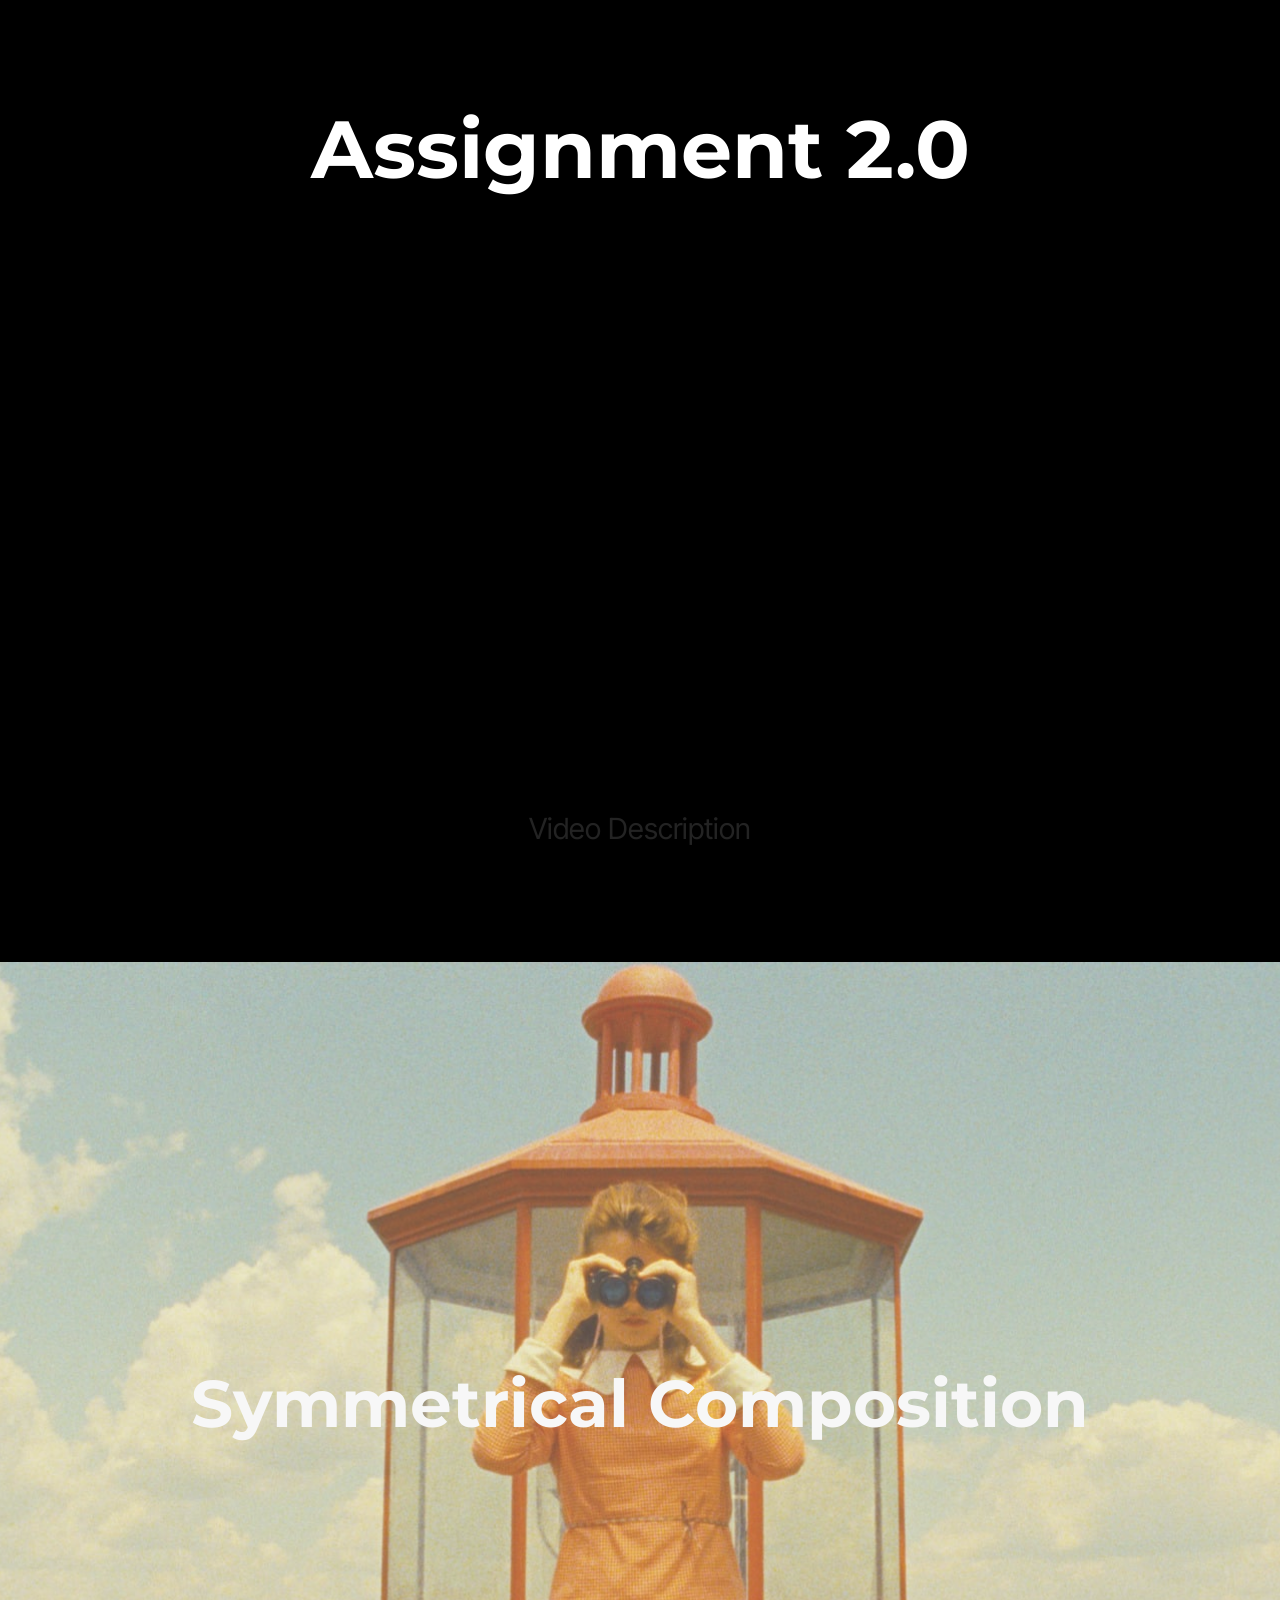
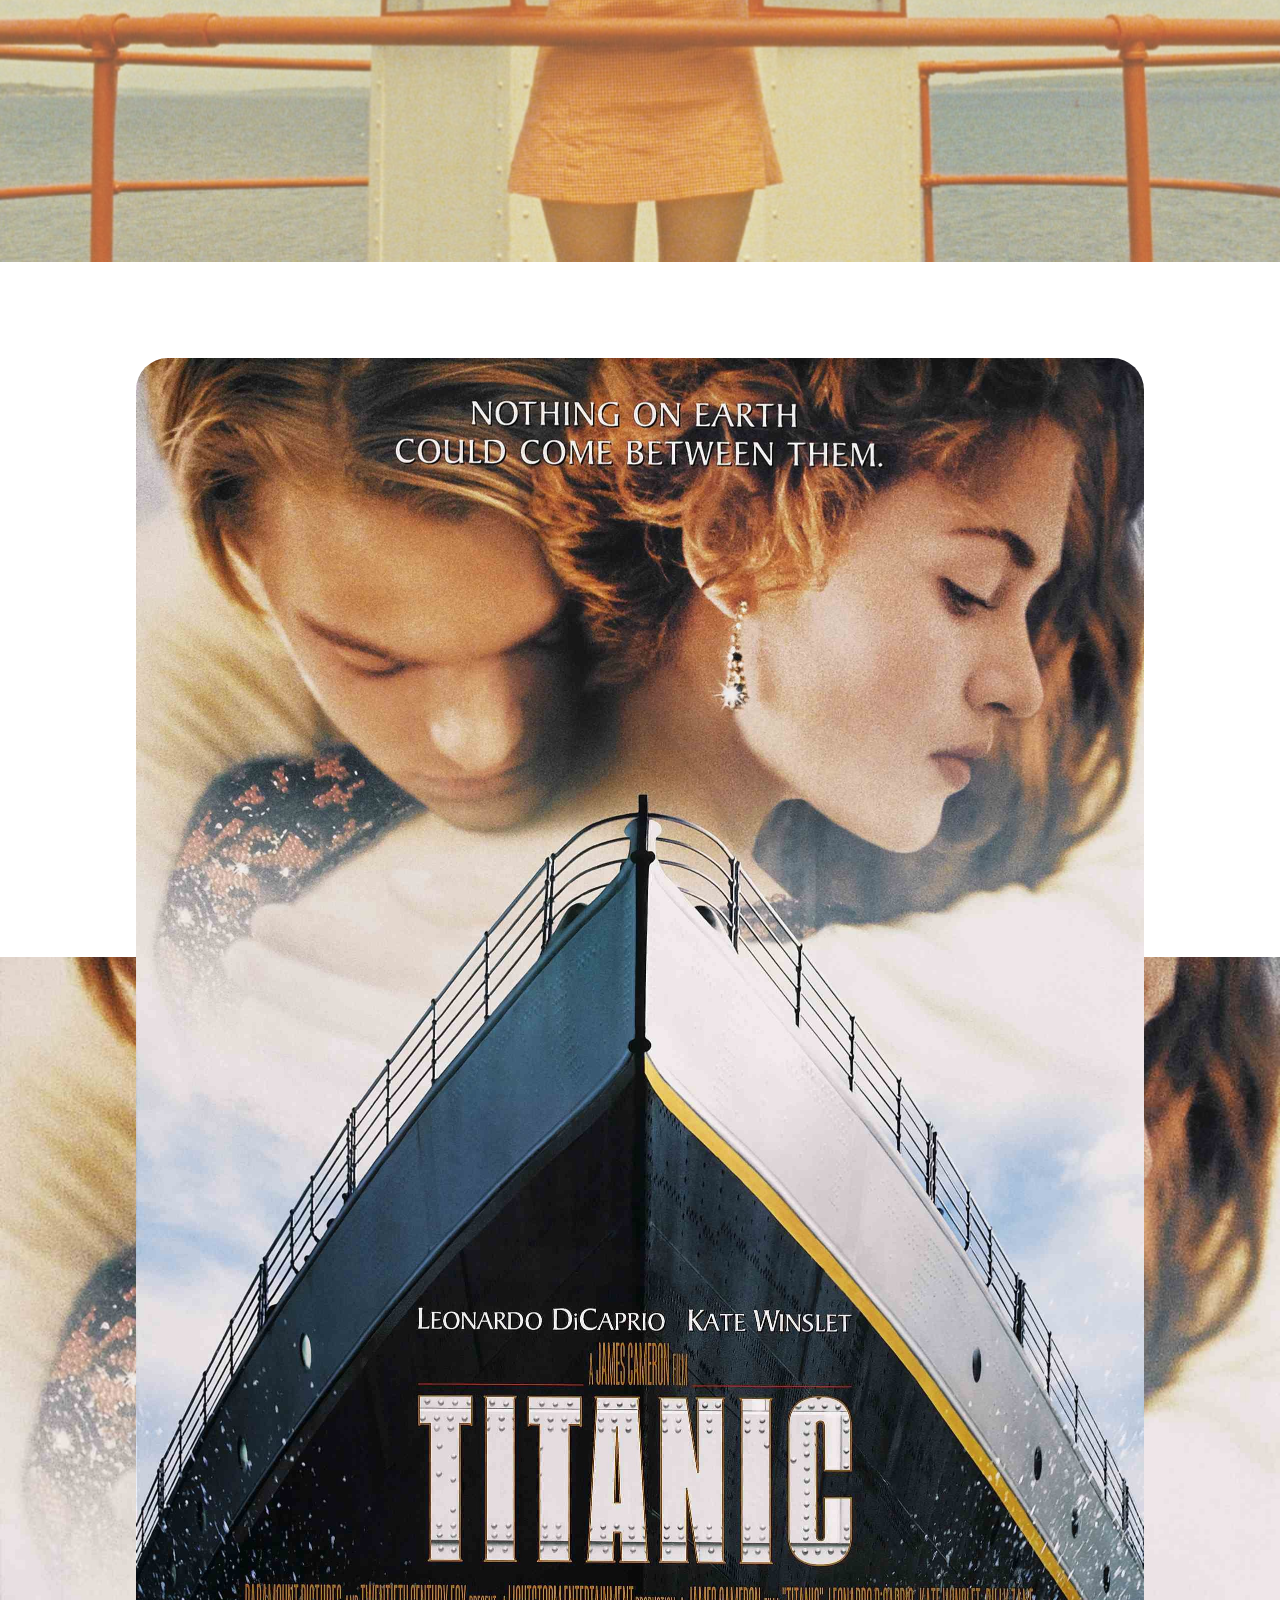
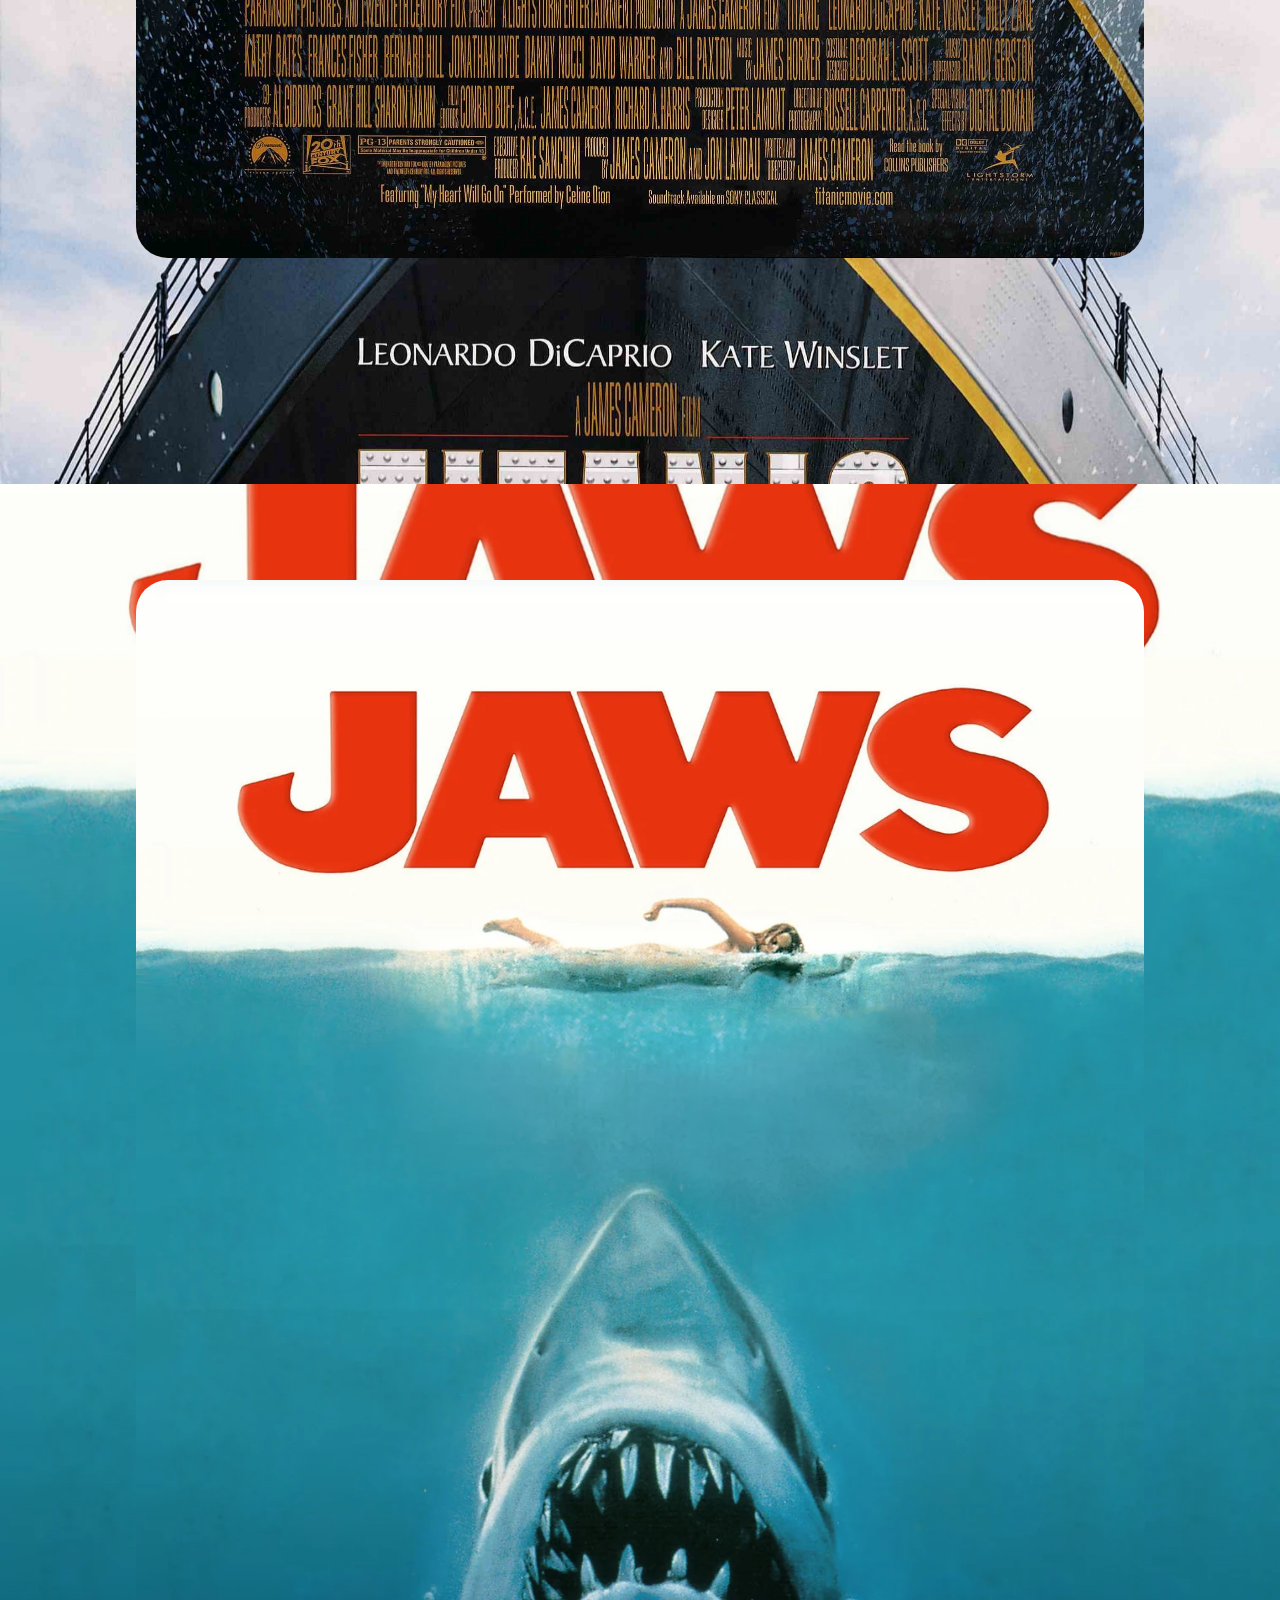
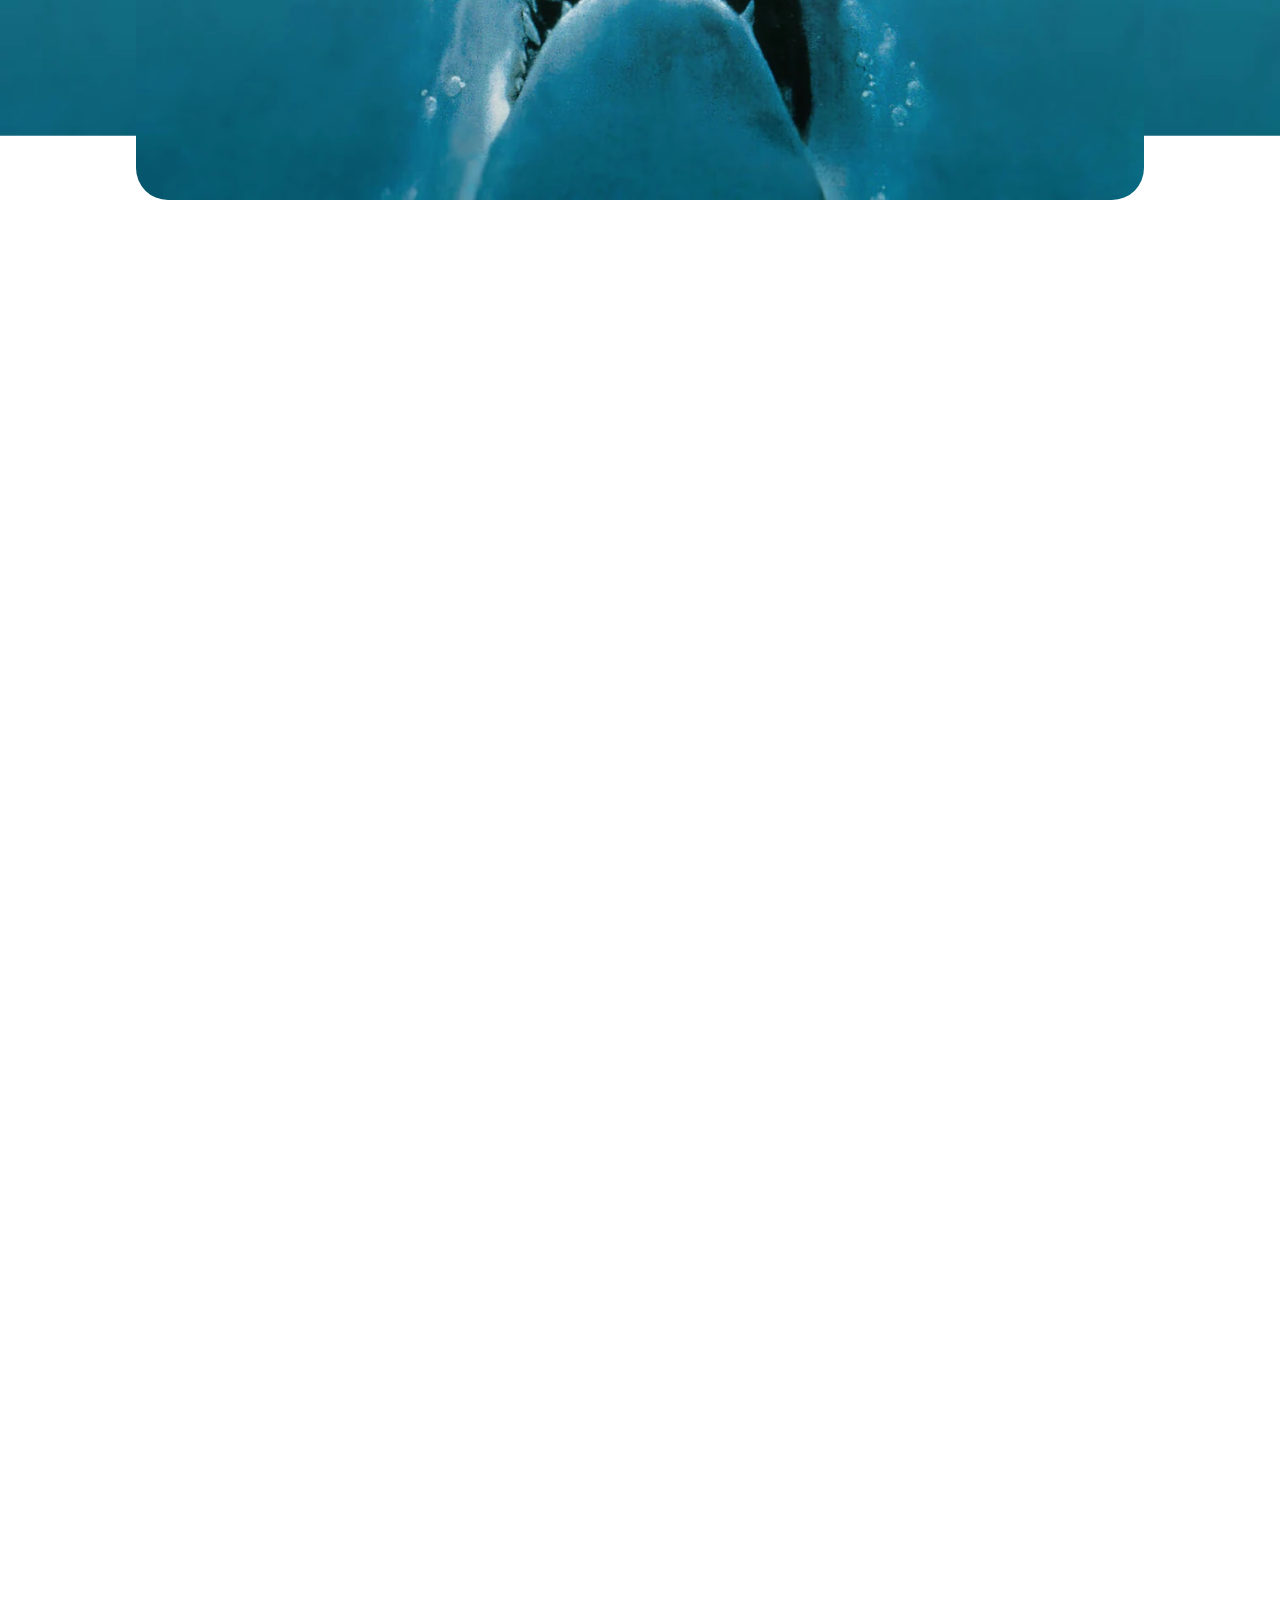
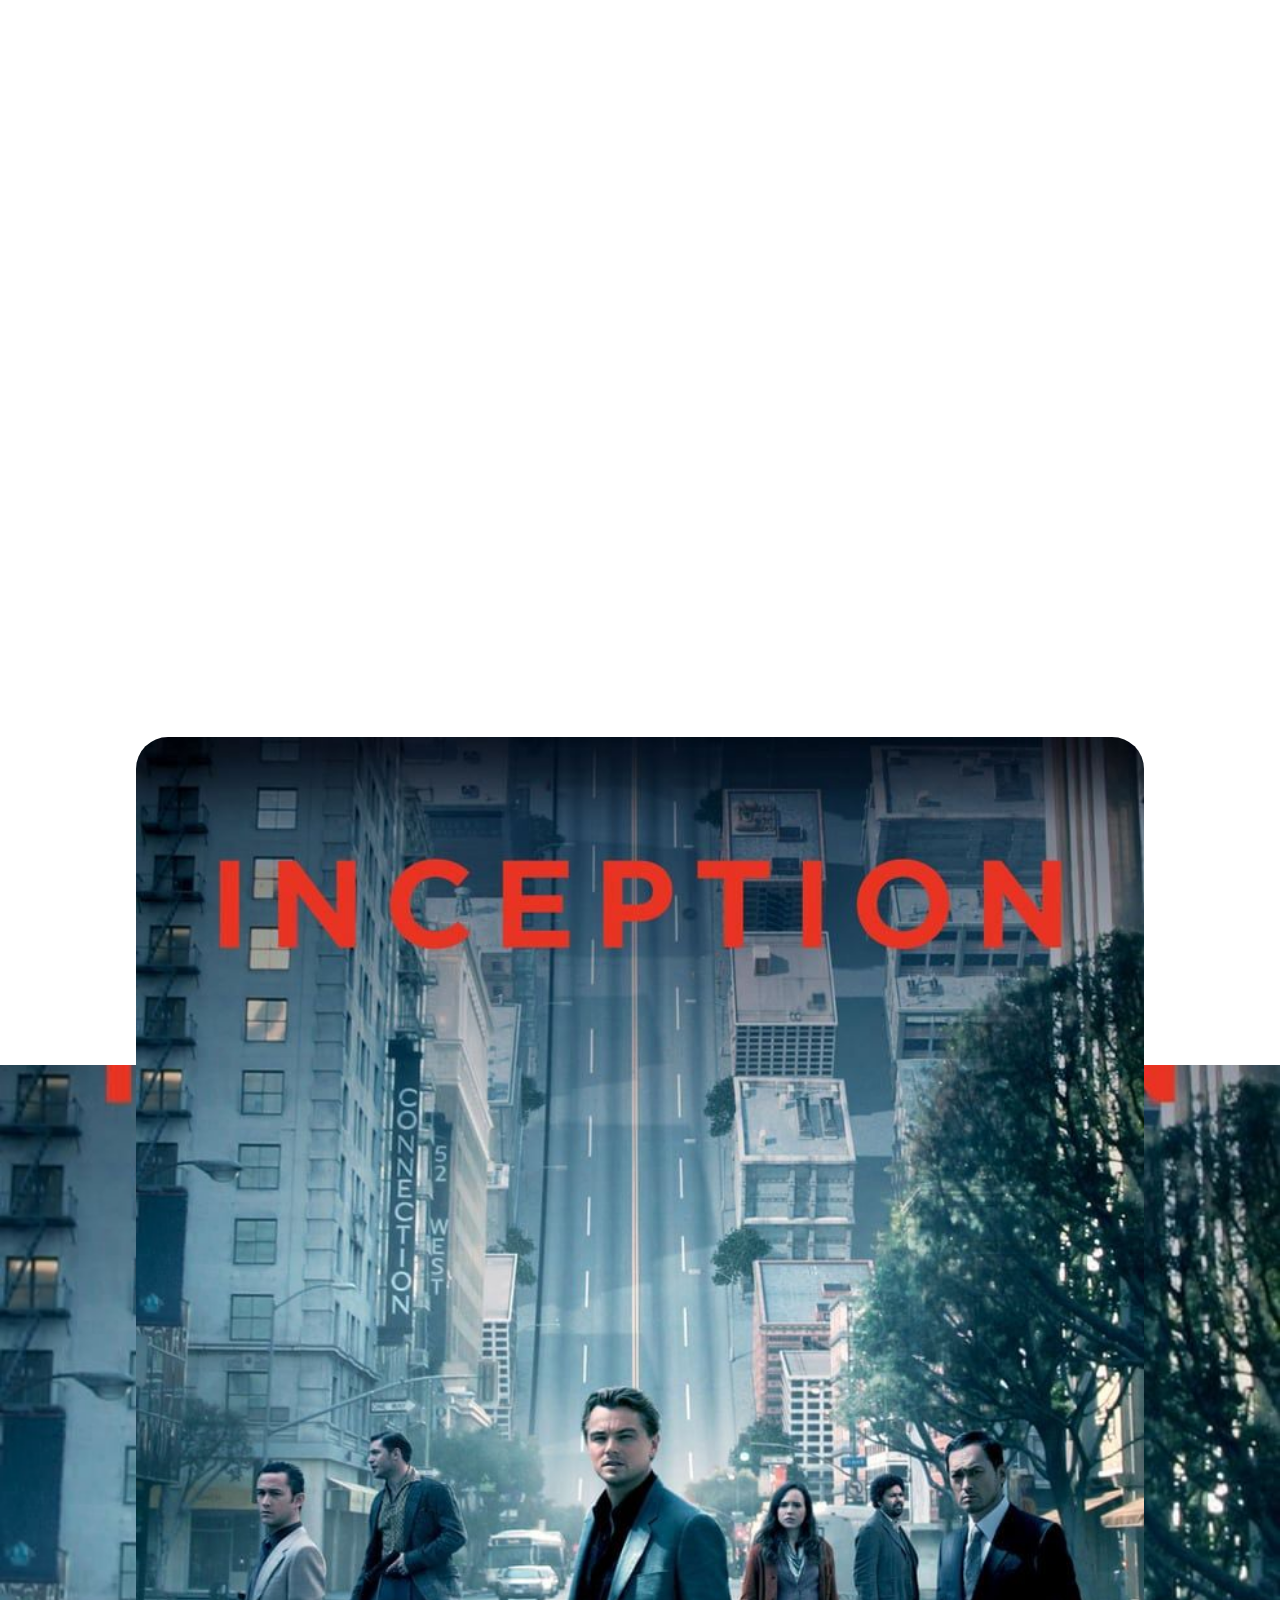
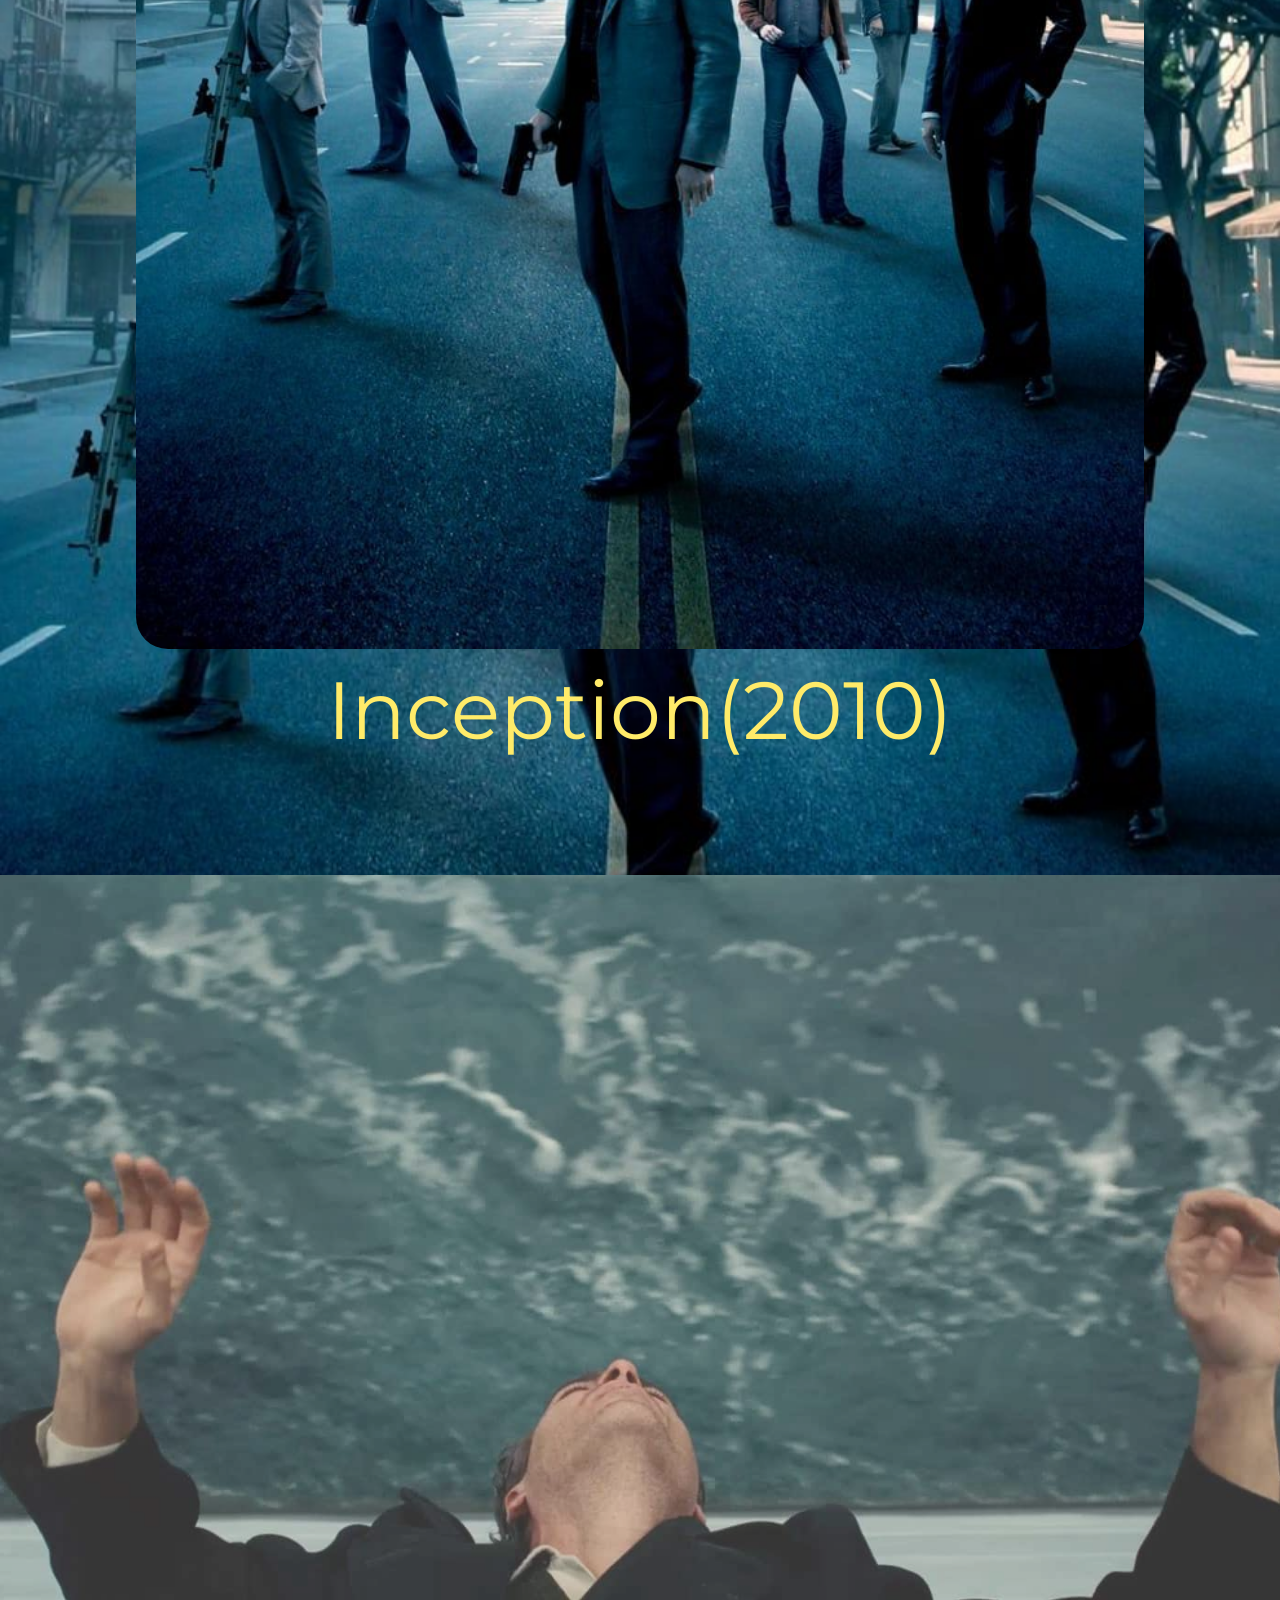
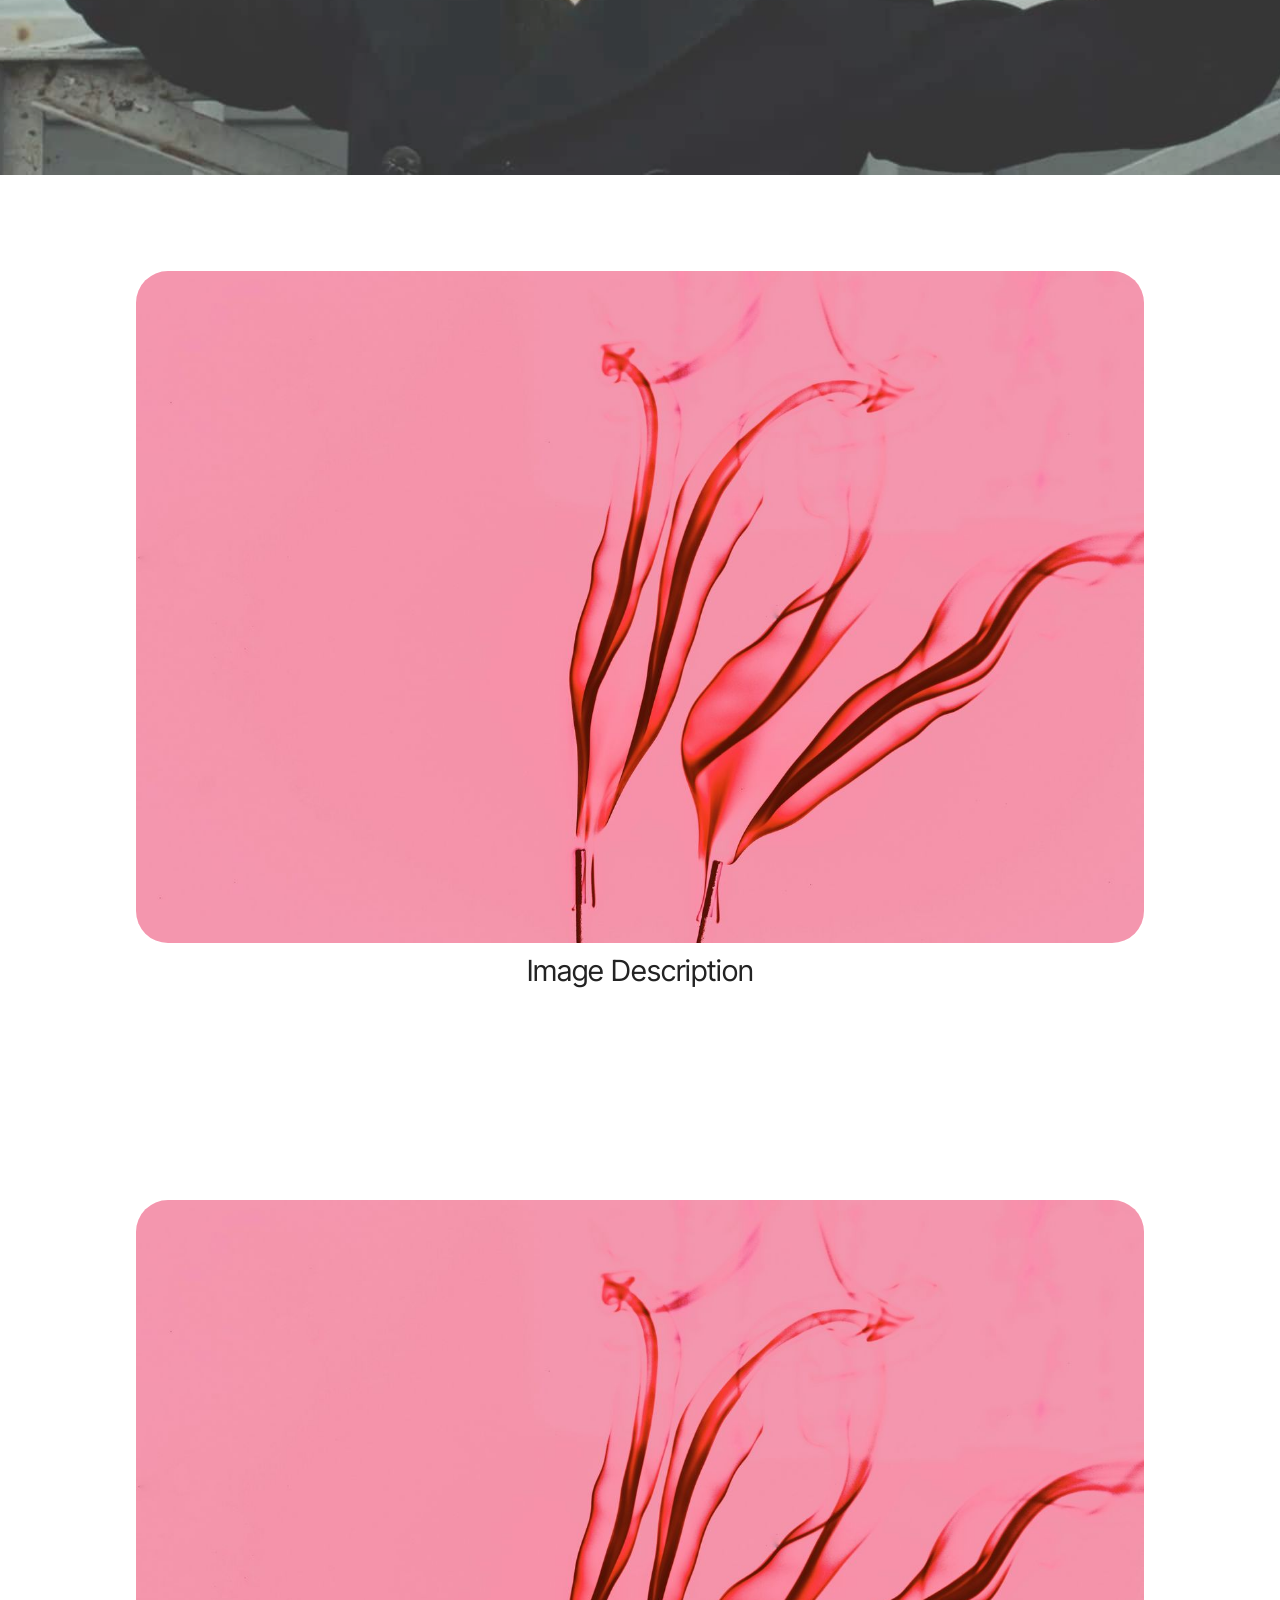
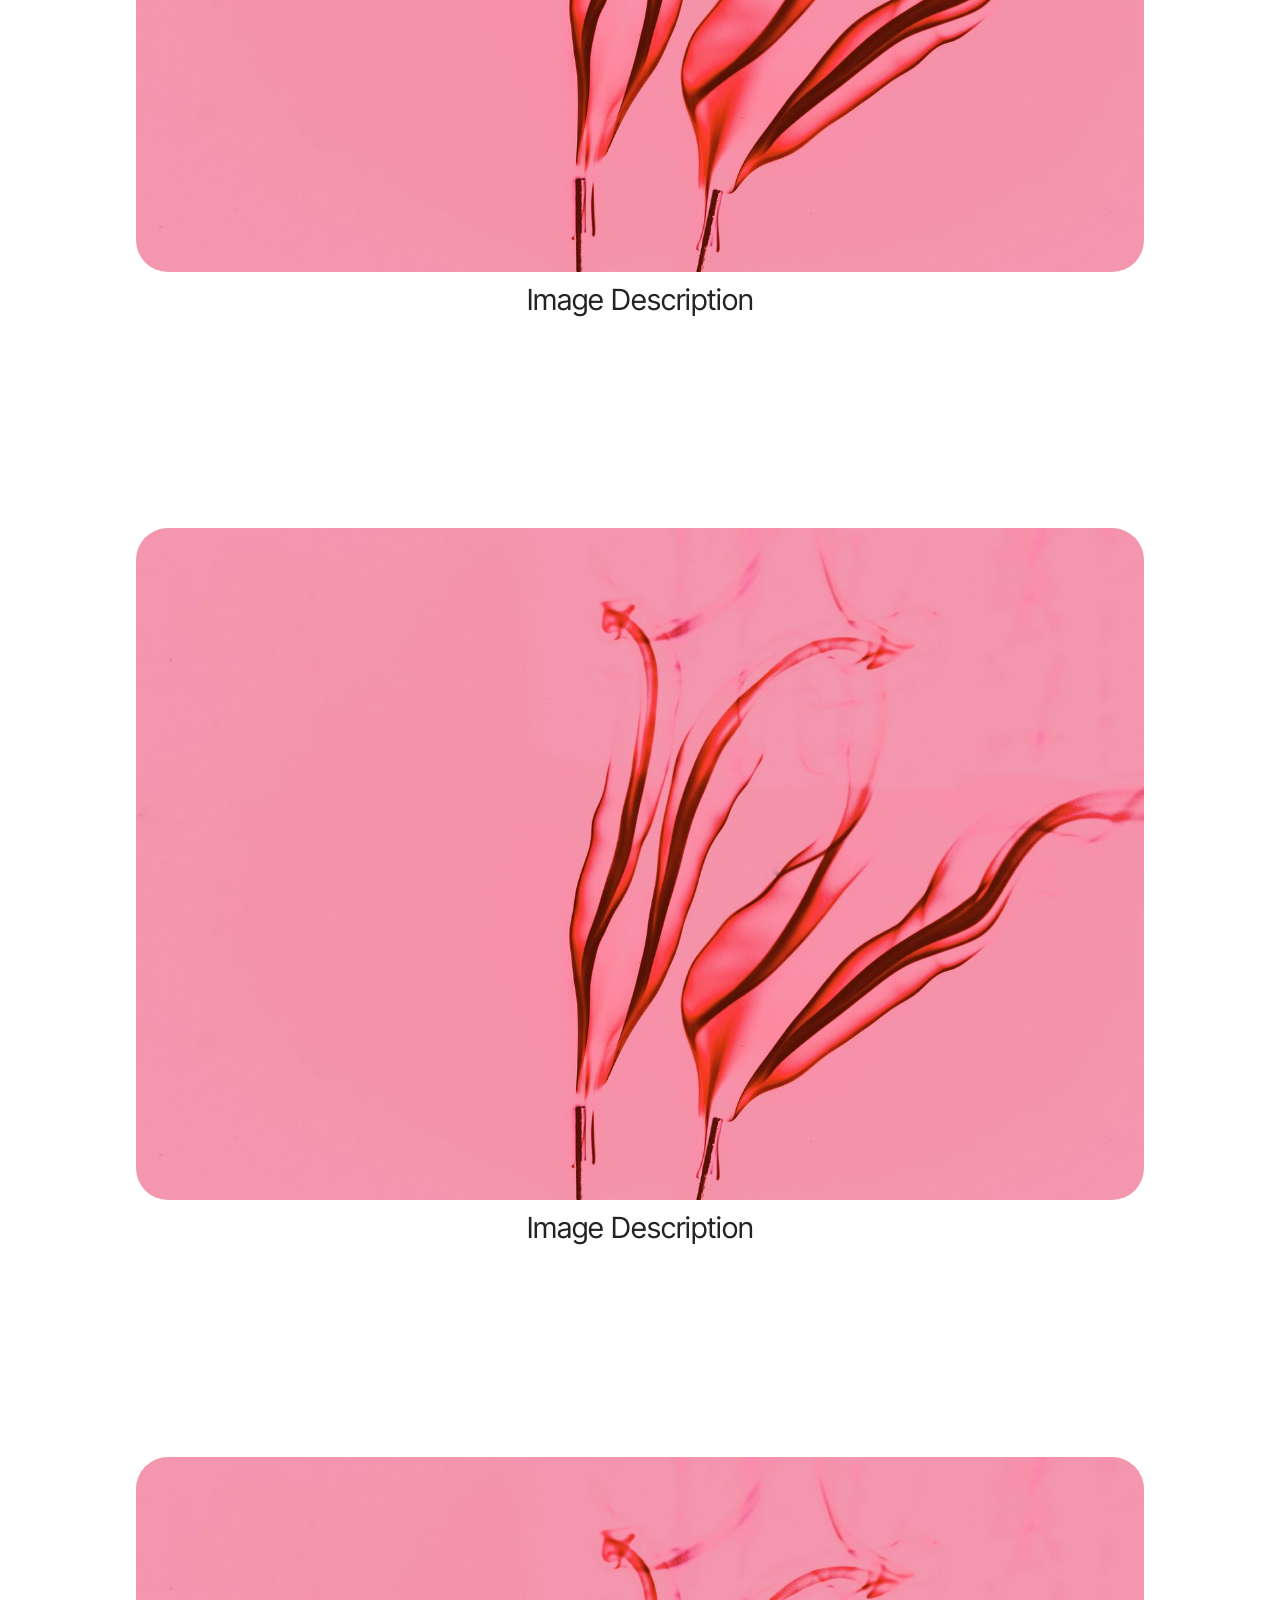
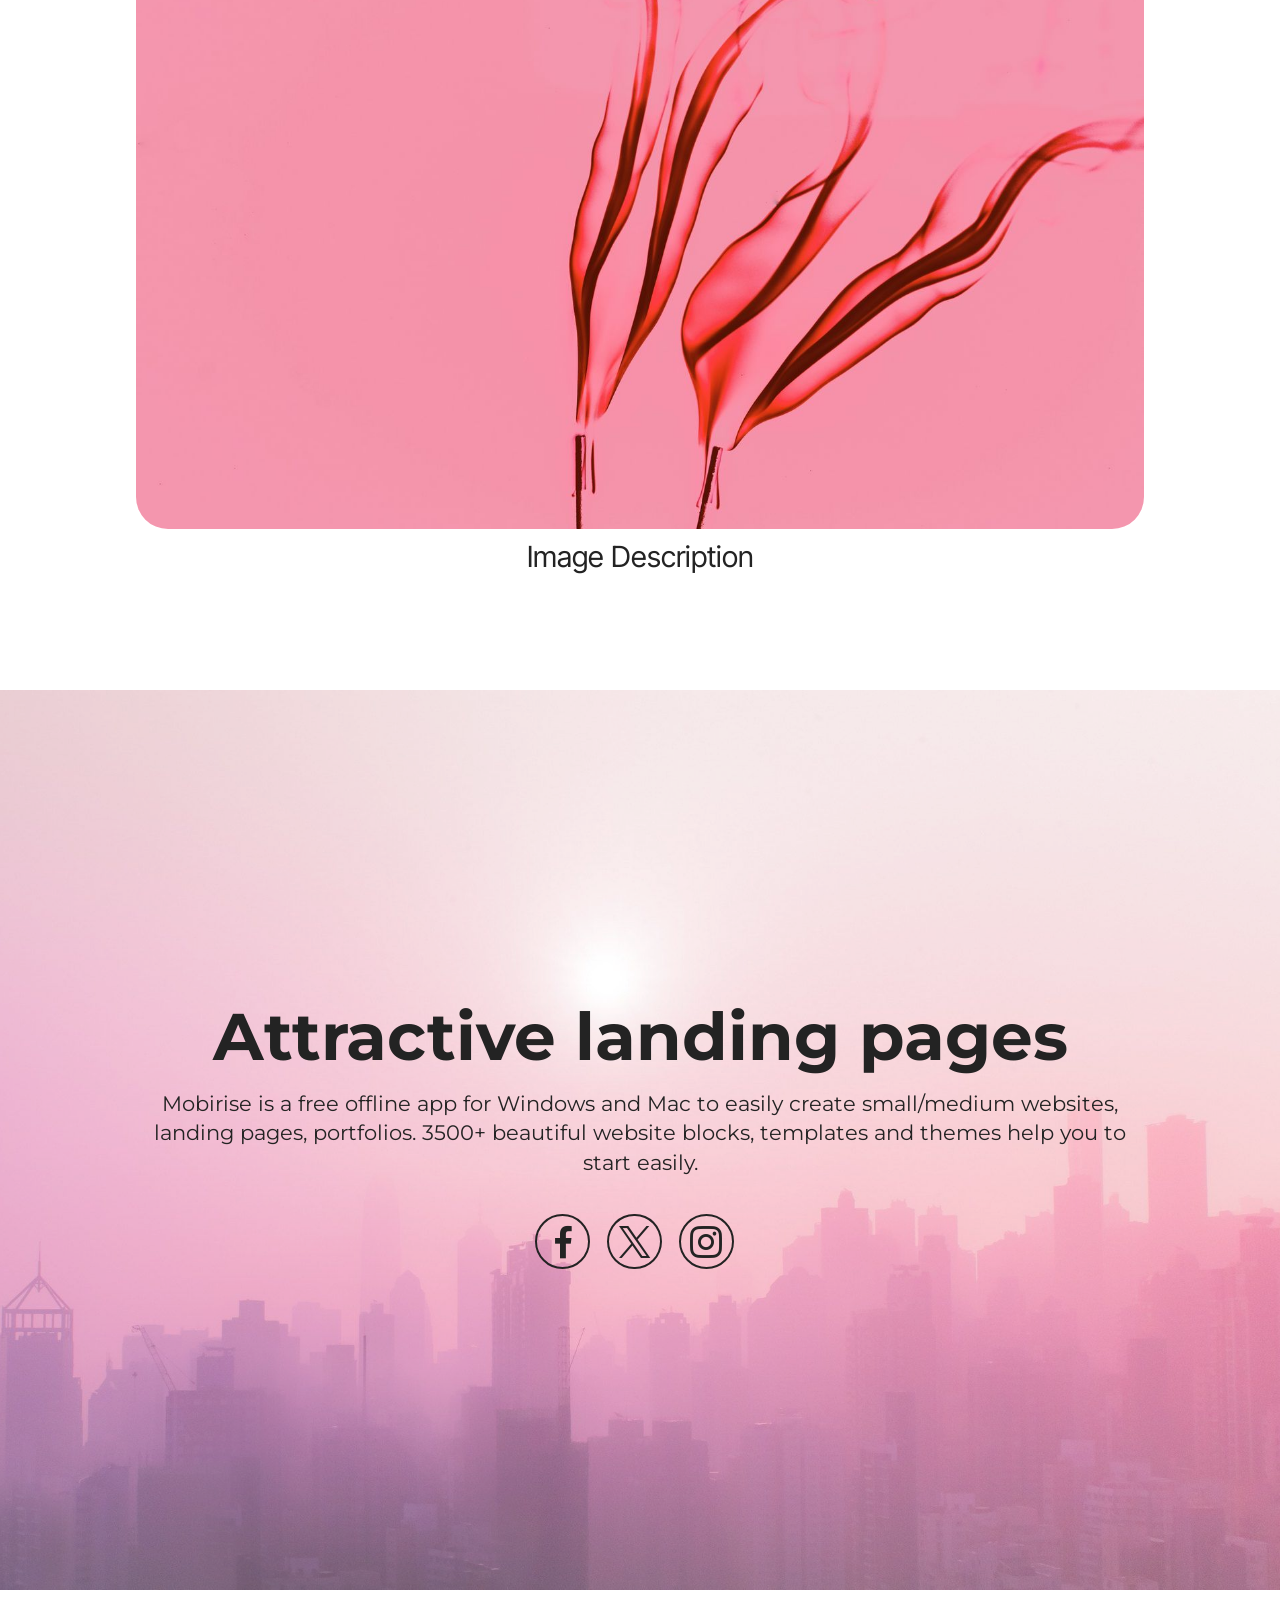
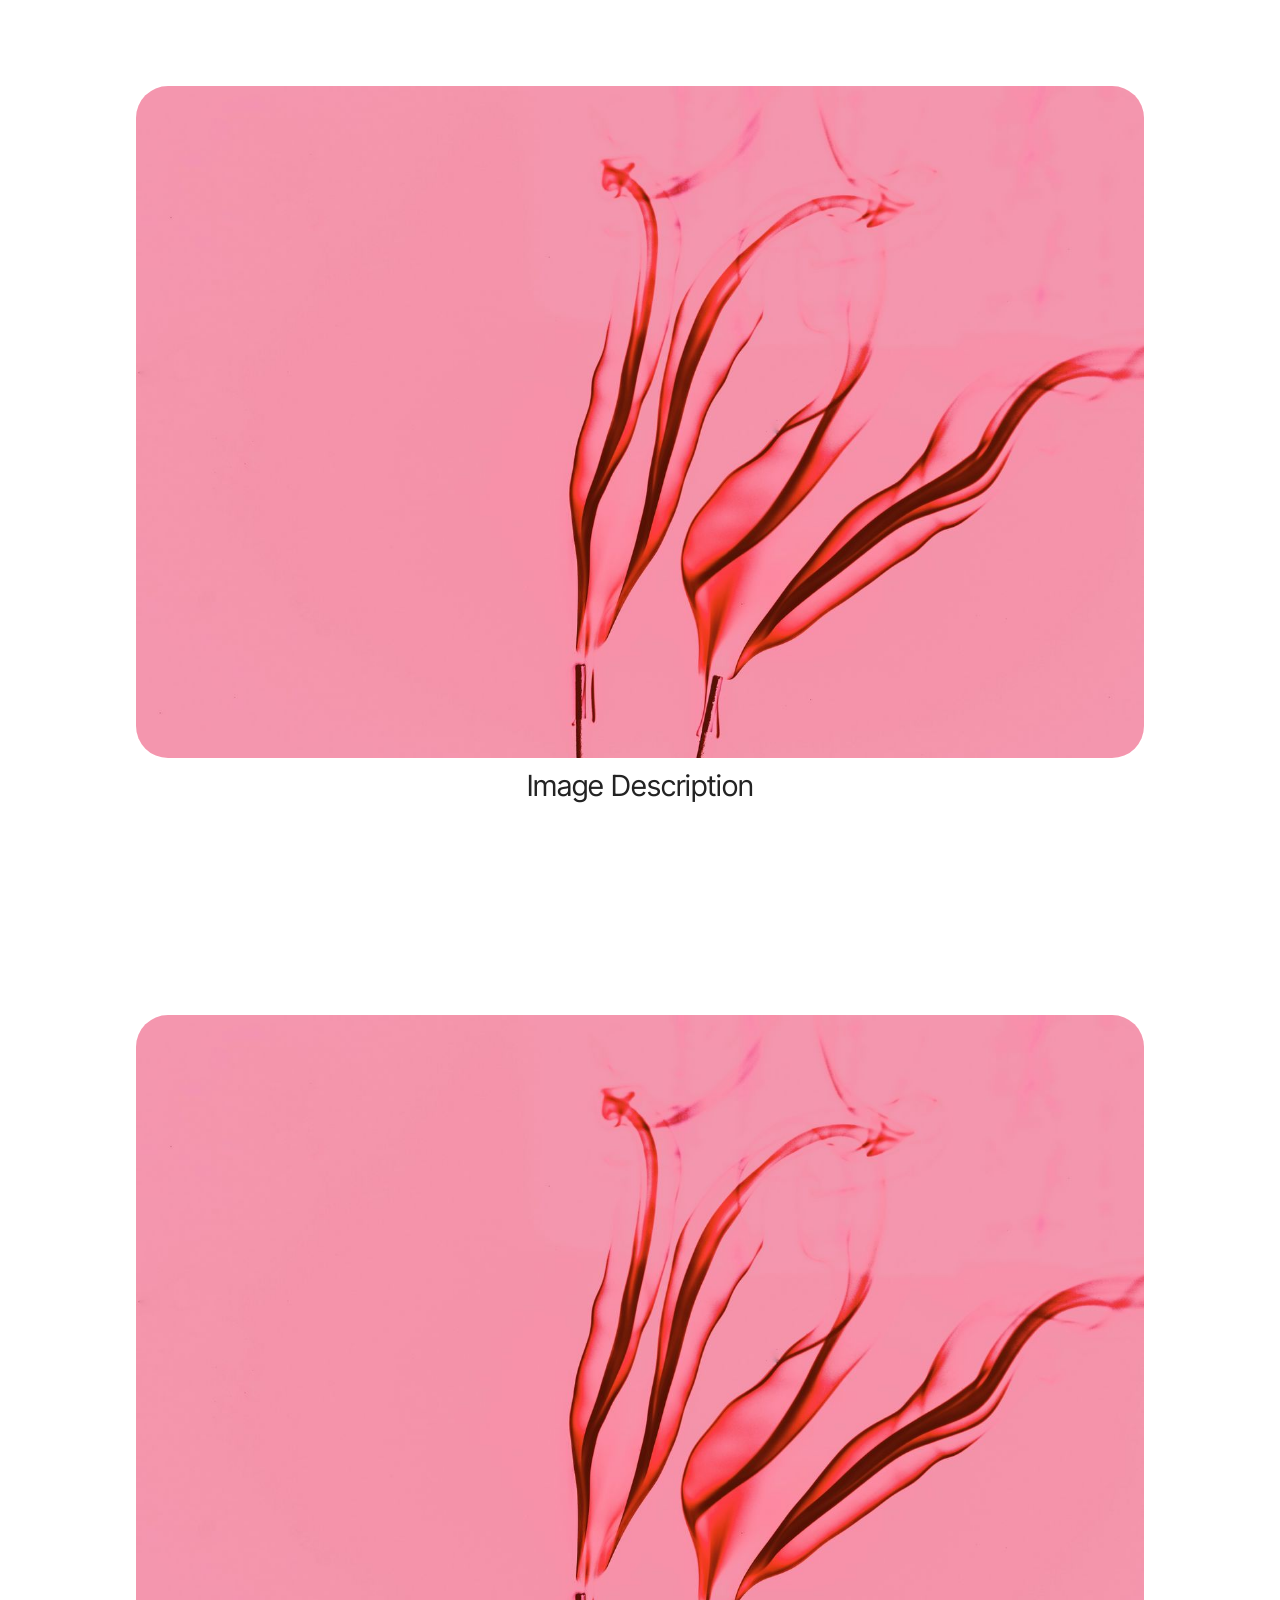
==== page1.html @ 48f79fc7 "create github pages" ====
<!DOCTYPE html>
<html  >
<head>
  <!-- Site made with Mobirise Website Builder v6.1.12, https://mobirise.com -->
  <meta charset="UTF-8">
  <meta http-equiv="X-UA-Compatible" content="IE=edge">
  <meta name="generator" content="Mobirise v6.1.12, mobirise.com">
  <meta name="viewport" content="width=device-width, initial-scale=1, minimum-scale=1">
  <link rel="shortcut icon" href="assets/images/logo5.png" type="image/x-icon">
  <meta name="description" content="">
  
  
  <title>Page 1</title>
  <link rel="stylesheet" href="assets/bootstrap/css/bootstrap.min.css">
  <link rel="stylesheet" href="assets/parallax/jarallax.css">
  <link rel="stylesheet" href="assets/animatecss/animate.css">
  <link rel="stylesheet" href="assets/socicon/css/styles.css">
  <link rel="stylesheet" href="assets/theme/css/style.css">
  <link rel="preload" href="https://fonts.googleapis.com/css?family=Montserrat:100,200,300,400,500,600,700,800,900,100i,200i,300i,400i,500i,600i,700i,800i,900i&display=swap" as="style" onload="this.onload=null;this.rel='stylesheet'">
  <noscript><link rel="stylesheet" href="https://fonts.googleapis.com/css?family=Montserrat:100,200,300,400,500,600,700,800,900,100i,200i,300i,400i,500i,600i,700i,800i,900i&display=swap"></noscript>
  <link rel="preload" href="https://fonts.googleapis.com/css?family=Inter+Tight:100,200,300,400,500,600,700,800,900,100i,200i,300i,400i,500i,600i,700i,800i,900i&display=swap" as="style" onload="this.onload=null;this.rel='stylesheet'">
  <noscript><link rel="stylesheet" href="https://fonts.googleapis.com/css?family=Inter+Tight:100,200,300,400,500,600,700,800,900,100i,200i,300i,400i,500i,600i,700i,800i,900i&display=swap"></noscript>
  <link rel="preload" as="style" href="assets/mobirise/css/mbr-additional.css?v=ZOrEXs"><link rel="stylesheet" href="assets/mobirise/css/mbr-additional.css?v=ZOrEXs" type="text/css">

  
  
  
</head>
<body>
  
  <section data-bs-version="5.1" class="video2 cid-vgaA0ZHvJl" id="video2-20">
    
    
    
    <div class="container">
        <div class="mbr-section-head">
            <h4 class="mbr-section-title mbr-fonts-style mb-0 display-2"><strong>Assignment 2.0</strong></h4>
            <h5 class="mbr-section-subtitle mbr-fonts-style mb-0 mt-2 display-7"></h5>
        </div>
        <div class="row justify-content-center mt-4">
            <div class="col-12 col-md-10 video-block">
                <div class="video-wrapper"><iframe class="mbr-embedded-video" src="https://www.youtube.com/embed/Y69kGmPeHw0?rel=0&amp;amp;mute=1&amp;showinfo=0&amp;autoplay=1&amp;loop=1&amp;playlist=Y69kGmPeHw0" width="1280" height="720" frameborder="0" allowfullscreen></iframe></div>
                <p class="mbr-text pt-2 mbr-fonts-style display-4">
                    Video Description</p>
            </div>
        </div>
    </div>
</section>

<section data-bs-version="5.1" class="header13 cid-vgaC9SscTf mbr-fullscreen" id="header13-2d">

    

    
    <div class="mbr-overlay" style="opacity: 0.2; background-color: rgb(255, 255, 255);"></div>

    <div class="align-center container">
        <div class="row justify-content-center">
            <div class="col-12 col-lg-10">
                <h1 class="mbr-section-title mbr-fonts-style mb-3 display-1"><strong>Symmetrical Composition</strong></h1>
                
                
                
                
            </div>
        </div>
    </div>
</section>

<section data-bs-version="5.1" class="image3 cid-vgazV5cf8E mbr-parallax-background" id="image3-1w">
    

    
    <div class="mbr-overlay" style="opacity: 0; background-color: rgb(255, 255, 255);">
    </div>

    <div class="container">
        <div class="row justify-content-center">
            <div class="col-12 col-lg-10">
                <div class="image-wrapper">
                    <img src="assets/images/titanic-2015x3000.jpg" alt="Mobirise Website Builder">
                    <p class="mbr-description mbr-fonts-style mt-2 align-center display-2">Titanic</p>
                </div>
            </div>
        </div>
    </div>
</section>

<section data-bs-version="5.1" class="image3 cid-vgaBX1Ca4m mbr-parallax-background" id="image3-21">
    

    
    <div class="mbr-overlay" style="opacity: 0; background-color: rgb(255, 255, 255);">
    </div>

    <div class="container">
        <div class="row justify-content-center">
            <div class="col-12 col-lg-10">
                <div class="image-wrapper">
                    <img src="assets/images/jaws-movie-poster.webp" alt="Mobirise Website Builder">
                    <p class="mbr-description mbr-fonts-style mt-2 align-center display-2">Jaws</p>
                </div>
            </div>
        </div>
    </div>
</section>

<section data-bs-version="5.1" class="image3 cid-vgaBXsrqrD mbr-parallax-background" id="image3-22">
    

    
    <div class="mbr-overlay" style="opacity: 0; background-color: rgb(255, 255, 255);">
    </div>

    <div class="container-fluid">
        <div class="row justify-content-center">
            <div class="col-12 col-lg-10">
                <div class="image-wrapper">
                    <img src="assets/images/tenet-movie-poster-2136x3165.jpg" alt="Mobirise Website Builder">
                    <p class="mbr-description mbr-fonts-style mt-2 align-center display-2">Tenet</p>
                </div>
            </div>
        </div>
    </div>
</section>

<section data-bs-version="5.1" class="image3 cid-vgaBXSFX3Q mbr-parallax-background" id="image3-23">
    

    
    <div class="mbr-overlay" style="opacity: 0; background-color: rgb(255, 255, 255);">
    </div>

    <div class="container">
        <div class="row justify-content-center">
            <div class="col-12 col-lg-10">
                <div class="image-wrapper">
                    <img src="assets/images/inception-780x1170.jpg" alt="Mobirise Website Builder">
                    <p class="mbr-description mbr-fonts-style mt-2 align-center display-2">Inception(2010)</p>
                </div>
            </div>
        </div>
    </div>
</section>

<section data-bs-version="5.1" class="header13 cid-vgaCblmHDg mbr-fullscreen" id="header13-2e">

    

    
    <div class="mbr-overlay" style="opacity: 0.2; background-color: rgb(255, 255, 255);"></div>

    <div class="align-center container">
        <div class="row justify-content-center">
            <div class="col-12 col-lg-10">
                <h1 class="mbr-section-title mbr-fonts-style mb-3 display-1"><strong>Bird's-eye</strong><br><strong><br></strong><br><strong>Overhead</strong><br><strong><br></strong><br><strong>Top-down</strong></h1>
                
                
                
                
            </div>
        </div>
    </div>
</section>

<section data-bs-version="5.1" class="image3 cid-vgaBYjiIMc" id="image3-24">
    

    
    

    <div class="container">
        <div class="row justify-content-center">
            <div class="col-12 col-lg-10">
                <div class="image-wrapper">
                    <img src="assets/images/6.jpg" alt="Mobirise Website Builder">
                    <p class="mbr-description mbr-fonts-style mt-2 align-center display-4">
                        Image Description</p>
                </div>
            </div>
        </div>
    </div>
</section>

<section data-bs-version="5.1" class="image3 cid-vgaBYN4aRq" id="image3-25">
    

    
    

    <div class="container">
        <div class="row justify-content-center">
            <div class="col-12 col-lg-10">
                <div class="image-wrapper">
                    <img src="assets/images/6.jpg" alt="Mobirise Website Builder">
                    <p class="mbr-description mbr-fonts-style mt-2 align-center display-4">
                        Image Description</p>
                </div>
            </div>
        </div>
    </div>
</section>

<section data-bs-version="5.1" class="image3 cid-vgaBZaQxE9" id="image3-26">
    

    
    

    <div class="container">
        <div class="row justify-content-center">
            <div class="col-12 col-lg-10">
                <div class="image-wrapper">
                    <img src="assets/images/6.jpg" alt="Mobirise Website Builder">
                    <p class="mbr-description mbr-fonts-style mt-2 align-center display-4">
                        Image Description</p>
                </div>
            </div>
        </div>
    </div>
</section>

<section data-bs-version="5.1" class="image3 cid-vgaBZyUmW3" id="image3-27">
    

    
    

    <div class="container">
        <div class="row justify-content-center">
            <div class="col-12 col-lg-10">
                <div class="image-wrapper">
                    <img src="assets/images/6.jpg" alt="Mobirise Website Builder">
                    <p class="mbr-description mbr-fonts-style mt-2 align-center display-4">
                        Image Description</p>
                </div>
            </div>
        </div>
    </div>
</section>

<section data-bs-version="5.1" class="header13 cid-vgaCcCOApu mbr-fullscreen" id="header13-2f">

    

    
    <div class="mbr-overlay" style="opacity: 0.2; background-color: rgb(255, 255, 255);"></div>

    <div class="align-center container">
        <div class="row justify-content-center">
            <div class="col-12 col-lg-10">
                <h1 class="mbr-section-title mbr-fonts-style mb-3 display-1"><strong>Attractive landing pages</strong></h1>
                
                <p class="mbr-text mbr-fonts-style mb-3 display-7">
                    Mobirise is a free offline app for Windows and Mac to easily create small/medium websites, landing
                    pages, portfolios. 3500+ beautiful website blocks, templates and themes help you to start easily.
                </p>
                
                <div class="social-row display-7 mt-5">
                    <div class="soc-item">
                        <a href="https://twitter.com/mobirise" target="_blank">
                            <span class="mbr-iconfont socicon socicon-facebook"></span>
                        </a>
                    </div>
                    <div class="soc-item">
                        <a href="https://twitter.com/mobirise" target="_blank">
                            <span class="mbr-iconfont socicon socicon-twitter"></span>
                        </a>
                    </div>
                    <div class="soc-item">
                        <a href="https://twitter.com/mobirise" target="_blank">
                            <span class="mbr-iconfont socicon socicon-instagram"></span>
                        </a>
                    </div>
                    
                    
                </div>
            </div>
        </div>
    </div>
</section>

<section data-bs-version="5.1" class="image3 cid-vgaBZYtXot" id="image3-28">
    

    
    

    <div class="container">
        <div class="row justify-content-center">
            <div class="col-12 col-lg-10">
                <div class="image-wrapper">
                    <img src="assets/images/6.jpg" alt="Mobirise Website Builder">
                    <p class="mbr-description mbr-fonts-style mt-2 align-center display-4">
                        Image Description</p>
                </div>
            </div>
        </div>
    </div>
</section>

<section data-bs-version="5.1" class="image3 cid-vgaC0swgVE" id="image3-29">
    

    
    

    <div class="container">
        <div class="row justify-content-center">
            <div class="col-12 col-lg-10">
                <div class="image-wrapper">
                    <img src="assets/images/6.jpg" alt="Mobirise Website Builder">
                    <p class="mbr-description mbr-fonts-style mt-2 align-center display-4">
                        Image Description</p>
                </div>
            </div>
        </div>
    </div>
</section>

<section data-bs-version="5.1" class="image3 cid-vgaC0SeAe5" id="image3-2a">
    

    
    

    <div class="container">
        <div class="row justify-content-center">
            <div class="col-12 col-lg-10">
                <div class="image-wrapper">
                    <img src="assets/images/6.jpg" alt="Mobirise Website Builder">
                    <p class="mbr-description mbr-fonts-style mt-2 align-center display-4">
                        Image Description</p>
                </div>
            </div>
        </div>
    </div>
</section>

<section data-bs-version="5.1" class="image3 cid-vgaC1cM9HU" id="image3-2b">
    

    
    

    <div class="container">
        <div class="row justify-content-center">
            <div class="col-12 col-lg-10">
                <div class="image-wrapper">
                    <img src="assets/images/6.jpg" alt="Mobirise Website Builder">
                    <p class="mbr-description mbr-fonts-style mt-2 align-center display-4">
                        Image Description</p>
                </div>
            </div>
        </div>
    </div>
</section>

<section data-bs-version="5.1" class="header13 cid-vgaCdB9AT2 mbr-fullscreen" id="header13-2g">

    

    
    <div class="mbr-overlay" style="opacity: 0.2; background-color: rgb(255, 255, 255);"></div>

    <div class="align-center container">
        <div class="row justify-content-center">
            <div class="col-12 col-lg-10">
                <h1 class="mbr-section-title mbr-fonts-style mb-3 display-1"><strong>Attractive landing pages</strong></h1>
                
                <p class="mbr-text mbr-fonts-style mb-3 display-7">
                    Mobirise is a free offline app for Windows and Mac to easily create small/medium websites, landing
                    pages, portfolios. 3500+ beautiful website blocks, templates and themes help you to start easily.
                </p>
                
                <div class="social-row display-7 mt-5">
                    <div class="soc-item">
                        <a href="https://twitter.com/mobirise" target="_blank">
                            <span class="mbr-iconfont socicon socicon-facebook"></span>
                        </a>
                    </div>
                    <div class="soc-item">
                        <a href="https://twitter.com/mobirise" target="_blank">
                            <span class="mbr-iconfont socicon socicon-twitter"></span>
                        </a>
                    </div>
                    <div class="soc-item">
                        <a href="https://twitter.com/mobirise" target="_blank">
                            <span class="mbr-iconfont socicon socicon-instagram"></span>
                        </a>
                    </div>
                    
                    
                </div>
            </div>
        </div>
    </div>
</section>

<section data-bs-version="5.1" class="image3 cid-vgaC1Df7At" id="image3-2c">
    

    
    

    <div class="container">
        <div class="row justify-content-center">
            <div class="col-12 col-lg-10">
                <div class="image-wrapper">
                    <img src="assets/images/6.jpg" alt="Mobirise Website Builder">
                    <p class="mbr-description mbr-fonts-style mt-2 align-center display-4">
                        Image Description</p>
                </div>
            </div>
        </div>
    </div>
</section>

<section data-bs-version="5.1" class="image3 cid-vgazVHcsK1" id="image3-1x">
    

    
    

    <div class="container">
        <div class="row justify-content-center">
            <div class="col-12 col-lg-10">
                <div class="image-wrapper">
                    <img src="assets/images/6.jpg" alt="Mobirise Website Builder">
                    <p class="mbr-description mbr-fonts-style mt-2 align-center display-4">
                        Image Description</p>
                </div>
            </div>
        </div>
    </div>
</section>

<section data-bs-version="5.1" class="image3 cid-vgazWOErai" id="image3-1z">
    

    
    

    <div class="container">
        <div class="row justify-content-center">
            <div class="col-12 col-lg-10">
                <div class="image-wrapper">
                    <img src="assets/images/6.jpg" alt="Mobirise Website Builder">
                    <p class="mbr-description mbr-fonts-style mt-2 align-center display-4">
                        Image Description</p>
                </div>
            </div>
        </div>
    </div>
</section>

<section data-bs-version="5.1" class="image3 cid-vgazWddkEt" id="image3-1y">
    

    
    

    <div class="container">
        <div class="row justify-content-center">
            <div class="col-12 col-lg-10">
                <div class="image-wrapper">
                    <img src="assets/images/6.jpg" alt="Mobirise Website Builder">
                    <p class="mbr-description mbr-fonts-style mt-2 align-center display-4">
                        Image Description</p>
                </div>
            </div>
        </div>
    </div>
</section><section class="display-7" style="padding: 0;align-items: center;justify-content: center;flex-wrap: wrap;    align-content: center;display: flex;position: relative;height: 4rem;"><a href="https://mobiri.se/4654924" style="flex: 1 1;height: 4rem;position: absolute;width: 100%;z-index: 1;"><img alt="" style="height: 4rem;" src="[data-uri]"></a><p style="margin: 0;text-align: center;" class="display-7">&#8204;</p><a style="z-index:1" href="https://mobirise.com/builder/ai-website-maker.html">Best AI Website Maker</a></section><script src="assets/bootstrap/js/bootstrap.bundle.min.js"></script>  <script src="assets/parallax/jarallax.js"></script>  <script src="assets/smoothscroll/smooth-scroll.js"></script>  <script src="assets/ytplayer/index.js"></script>  <script src="assets/playervimeo/vimeo_player.js"></script>  <script src="assets/theme/js/script.js"></script>  
  
  
  <input name="animation" type="hidden">
  </body>
</html>
---- assets/parallax/jarallax.css ----
.jarallax {
    position: relative;
    z-index: 0;
}
.jarallax > .jarallax-img {
    position: absolute;
    object-fit: cover;
    /* support for plugin https://github.com/bfred-it/object-fit-images */
    font-family: 'object-fit: cover;';
    top: 0;
    left: 0;
    width: 100%;
    height: 100%;
    z-index: -1;
}
---- assets/socicon/css/styles.css ----
@charset "UTF-8";

@font-face {
  font-family: 'Socicon';
  src:  url('../fonts/socicon.eot');
  src:  url('../fonts/socicon.eot?#iefix') format('embedded-opentype'),
    url('../fonts/socicon.woff2') format('woff2'),
    url('../fonts/socicon.ttf') format('truetype'),
    url('../fonts/socicon.woff') format('woff'),
    url('../fonts/socicon.svg#socicon') format('svg');
  font-weight: normal;
  font-style: normal;
  font-display: swap;
}

[data-icon]:before {
  font-family: "socicon" !important;
  content: attr(data-icon);
  font-style: normal !important;
  font-weight: normal !important;
  font-variant: normal !important;
  text-transform: none !important;
  speak: none;
  line-height: 1;
  -webkit-font-smoothing: antialiased;
  -moz-osx-font-smoothing: grayscale;
}

[class^="socicon-"], [class*=" socicon-"] {
  /* use !important to prevent issues with browser extensions that change fonts */
  font-family: 'Socicon' !important;
  speak: none;
  font-style: normal;
  font-weight: normal;
  font-variant: normal;
  text-transform: none;
  line-height: 1;

  /* Better Font Rendering =========== */
  -webkit-font-smoothing: antialiased;
  -moz-osx-font-smoothing: grayscale;
}

.socicon-500px:before {
  content: "\e000";
}
.socicon-8tracks:before {
  content: "\e001";
}
.socicon-airbnb:before {
  content: "\e002";
}
.socicon-alliance:before {
  content: "\e003";
}
.socicon-amazon:before {
  content: "\e004";
}
.socicon-amplement:before {
  content: "\e005";
}
.socicon-android:before {
  content: "\e006";
}
.socicon-angellist:before {
  content: "\e007";
}
.socicon-apple:before {
  content: "\e008";
}
.socicon-appnet:before {
  content: "\e009";
}
.socicon-baidu:before {
  content: "\e00a";
}
.socicon-bandcamp:before {
  content: "\e00b";
}
.socicon-battlenet:before {
  content: "\e00c";
}
.socicon-mixer:before {
  content: "\e00d";
}
.socicon-bebee:before {
  content: "\e00e";
}
.socicon-bebo:before {
  content: "\e00f";
}
.socicon-behance:before {
  content: "\e010";
}
.socicon-blizzard:before {
  content: "\e011";
}
.socicon-blogger:before {
  content: "\e012";
}
.socicon-buffer:before {
  content: "\e013";
}
.socicon-chrome:before {
  content: "\e014";
}
.socicon-coderwall:before {
  content: "\e015";
}
.socicon-curse:before {
  content: "\e016";
}
.socicon-dailymotion:before {
  content: "\e017";
}
.socicon-deezer:before {
  content: "\e018";
}
.socicon-delicious:before {
  content: "\e019";
}
.socicon-deviantart:before {
  content: "\e01a";
}
.socicon-diablo:before {
  content: "\e01b";
}
.socicon-digg:before {
  content: "\e01c";
}
.socicon-discord:before {
  content: "\e01d";
}
.socicon-disqus:before {
  content: "\e01e";
}
.socicon-douban:before {
  content: "\e01f";
}
.socicon-draugiem:before {
  content: "\e020";
}
.socicon-dribbble:before {
  content: "\e021";
}
.socicon-drupal:before {
  content: "\e022";
}
.socicon-ebay:before {
  content: "\e023";
}
.socicon-ello:before {
  content: "\e024";
}
.socicon-endomodo:before {
  content: "\e025";
}
.socicon-envato:before {
  content: "\e026";
}
.socicon-etsy:before {
  content: "\e027";
}
.socicon-facebook:before {
  content: "\e028";
}
.socicon-feedburner:before {
  content: "\e029";
}
.socicon-filmweb:before {
  content: "\e02a";
}
.socicon-firefox:before {
  content: "\e02b";
}
.socicon-flattr:before {
  content: "\e02c";
}
.socicon-flickr:before {
  content: "\e02d";
}
.socicon-formulr:before {
  content: "\e02e";
}
.socicon-forrst:before {
  content: "\e02f";
}
.socicon-foursquare:before {
  content: "\e030";
}
.socicon-friendfeed:before {
  content: "\e031";
}
.socicon-github:before {
  content: "\e032";
}
.socicon-goodreads:before {
  content: "\e033";
}
.socicon-google:before {
  content: "\e034";
}
.socicon-googlescholar:before {
  content: "\e035";
}
.socicon-googlegroups:before {
  content: "\e036";
}
.socicon-googlephotos:before {
  content: "\e037";
}
.socicon-googleplus:before {
  content: "\e038";
}
.socicon-grooveshark:before {
  content: "\e039";
}
.socicon-hackerrank:before {
  content: "\e03a";
}
.socicon-hearthstone:before {
  content: "\e03b";
}
.socicon-hellocoton:before {
  content: "\e03c";
}
.socicon-heroes:before {
  content: "\e03d";
}
.socicon-smashcast:before {
  content: "\e03e";
}
.socicon-horde:before {
  content: "\e03f";
}
.socicon-houzz:before {
  content: "\e040";
}
.socicon-icq:before {
  content: "\e041";
}
.socicon-identica:before {
  content: "\e042";
}
.socicon-imdb:before {
  content: "\e043";
}
.socicon-instagram:before {
  content: "\e044";
}
.socicon-issuu:before {
  content: "\e045";
}
.socicon-istock:before {
  content: "\e046";
}
.socicon-itunes:before {
  content: "\e047";
}
.socicon-keybase:before {
  content: "\e048";
}
.socicon-lanyrd:before {
  content: "\e049";
}
.socicon-lastfm:before {
  content: "\e04a";
}
.socicon-line:before {
  content: "\e04b";
}
.socicon-linkedin:before {
  content: "\e04c";
}
.socicon-livejournal:before {
  content: "\e04d";
}
.socicon-lyft:before {
  content: "\e04e";
}
.socicon-macos:before {
  content: "\e04f";
}
.socicon-mail:before {
  content: "\e050";
}
.socicon-medium:before {
  content: "\e051";
}
.socicon-meetup:before {
  content: "\e052";
}
.socicon-mixcloud:before {
  content: "\e053";
}
.socicon-modelmayhem:before {
  content: "\e054";
}
.socicon-mumble:before {
  content: "\e055";
}
.socicon-myspace:before {
  content: "\e056";
}
.socicon-newsvine:before {
  content: "\e057";
}
.socicon-nintendo:before {
  content: "\e058";
}
.socicon-npm:before {
  content: "\e059";
}
.socicon-odnoklassniki:before {
  content: "\e05a";
}
.socicon-openid:before {
  content: "\e05b";
}
.socicon-opera:before {
  content: "\e05c";
}
.socicon-outlook:before {
  content: "\e05d";
}
.socicon-overwatch:before {
  content: "\e05e";
}
.socicon-patreon:before {
  content: "\e05f";
}
.socicon-paypal:before {
  content: "\e060";
}
.socicon-periscope:before {
  content: "\e061";
}
.socicon-persona:before {
  content: "\e062";
}
.socicon-pinterest:before {
  content: "\e063";
}
.socicon-play:before {
  content: "\e064";
}
.socicon-player:before {
  content: "\e065";
}
.socicon-playstation:before {
  content: "\e066";
}
.socicon-pocket:before {
  content: "\e067";
}
.socicon-qq:before {
  content: "\e068";
}
.socicon-quora:before {
  content: "\e069";
}
.socicon-raidcall:before {
  content: "\e06a";
}
.socicon-ravelry:before {
  content: "\e06b";
}
.socicon-reddit:before {
  content: "\e06c";
}
.socicon-renren:before {
  content: "\e06d";
}
.socicon-researchgate:before {
  content: "\e06e";
}
.socicon-residentadvisor:before {
  content: "\e06f";
}
.socicon-reverbnation:before {
  content: "\e070";
}
.socicon-rss:before {
  content: "\e071";
}
.socicon-sharethis:before {
  content: "\e072";
}
.socicon-skype:before {
  content: "\e073";
}
.socicon-slideshare:before {
  content: "\e074";
}
.socicon-smugmug:before {
  content: "\e075";
}
.socicon-snapchat:before {
  content: "\e076";
}
.socicon-songkick:before {
  content: "\e077";
}
.socicon-soundcloud:before {
  content: "\e078";
}
.socicon-spotify:before {
  content: "\e079";
}
.socicon-stackexchange:before {
  content: "\e07a";
}
.socicon-stackoverflow:before {
  content: "\e07b";
}
.socicon-starcraft:before {
  content: "\e07c";
}
.socicon-stayfriends:before {
  content: "\e07d";
}
.socicon-steam:before {
  content: "\e07e";
}
.socicon-storehouse:before {
  content: "\e07f";
}
.socicon-strava:before {
  content: "\e080";
}
.socicon-streamjar:before {
  content: "\e081";
}
.socicon-stumbleupon:before {
  content: "\e082";
}
.socicon-swarm:before {
  content: "\e083";
}
.socicon-teamspeak:before {
  content: "\e084";
}
.socicon-teamviewer:before {
  content: "\e085";
}
.socicon-technorati:before {
  content: "\e086";
}
.socicon-telegram:before {
  content: "\e087";
}
.socicon-tripadvisor:before {
  content: "\e088";
}
.socicon-tripit:before {
  content: "\e089";
}
.socicon-triplej:before {
  content: "\e08a";
}
.socicon-tumblr:before {
  content: "\e08b";
}
.socicon-twitch:before {
  content: "\e08c";
}
.socicon-twitter:before {
  content: "\e08d";
}
.socicon-uber:before {
  content: "\e08e";
}
.socicon-ventrilo:before {
  content: "\e08f";
}
.socicon-viadeo:before {
  content: "\e090";
}
.socicon-viber:before {
  content: "\e091";
}
.socicon-viewbug:before {
  content: "\e092";
}
.socicon-vimeo:before {
  content: "\e093";
}
.socicon-vine:before {
  content: "\e094";
}
.socicon-vkontakte:before {
  content: "\e095";
}
.socicon-warcraft:before {
  content: "\e096";
}
.socicon-wechat:before {
  content: "\e097";
}
.socicon-weibo:before {
  content: "\e098";
}
.socicon-whatsapp:before {
  content: "\e099";
}
.socicon-wikipedia:before {
  content: "\e09a";
}
.socicon-windows:before {
  content: "\e09b";
}
.socicon-wordpress:before {
  content: "\e09c";
}
.socicon-wykop:before {
  content: "\e09d";
}
.socicon-xbox:before {
  content: "\e09e";
}
.socicon-xing:before {
  content: "\e09f";
}
.socicon-yahoo:before {
  content: "\e0a0";
}
.socicon-yammer:before {
  content: "\e0a1";
}
.socicon-yandex:before {
  content: "\e0a2";
}
.socicon-yelp:before {
  content: "\e0a3";
}
.socicon-younow:before {
  content: "\e0a4";
}
.socicon-youtube:before {
  content: "\e0a5";
}
.socicon-zapier:before {
  content: "\e0a6";
}
.socicon-zerply:before {
  content: "\e0a7";
}
.socicon-zomato:before {
  content: "\e0a8";
}
.socicon-zynga:before {
  content: "\e0a9";
}
.socicon-bluesky:before {
  content: "\e0aa";
}
.socicon-threads:before {
  content: "\e0ab";
}
.socicon-spreadshirt:before {
  content: "\e901";
}
.socicon-gamejolt:before {
  content: "\e902";
}
.socicon-trello:before {
  content: "\e903";
}
.socicon-tunein:before {
  content: "\e904";
}
.socicon-bloglovin:before {
  content: "\e905";
}
.socicon-gamewisp:before {
  content: "\e906";
}
.socicon-messenger:before {
  content: "\e907";
}
.socicon-pandora:before {
  content: "\e908";
}
.socicon-augment:before {
  content: "\e909";
}
.socicon-bitbucket:before {
  content: "\e90a";
}
.socicon-fyuse:before {
  content: "\e90b";
}
.socicon-yt-gaming:before {
  content: "\e90c";
}
.socicon-sketchfab:before {
  content: "\e90d";
}
.socicon-mobcrush:before {
  content: "\e90e";
}
.socicon-microsoft:before {
  content: "\e90f";
}
.socicon-realtor:before {
  content: "\e910";
}
.socicon-tidal:before {
  content: "\e911";
}
.socicon-qobuz:before {
  content: "\e912";
}
.socicon-natgeo:before {
  content: "\e913";
}
.socicon-mastodon:before {
  content: "\e914";
}
.socicon-unsplash:before {
  content: "\e915";
}
.socicon-homeadvisor:before {
  content: "\e916";
}
.socicon-angieslist:before {
  content: "\e917";
}
.socicon-codepen:before {
  content: "\e918";
}
.socicon-slack:before {
  content: "\e919";
}
.socicon-openaigym:before {
  content: "\e91a";
}
.socicon-logmein:before {
  content: "\e91b";
}
.socicon-fiverr:before {
  content: "\e91c";
}
.socicon-gotomeeting:before {
  content: "\e91d";
}
.socicon-aliexpress:before {
  content: "\e91e";
}
.socicon-guru:before {
  content: "\e91f";
}
.socicon-appstore:before {
  content: "\e920";
}
.socicon-homes:before {
  content: "\e921";
}
.socicon-zoom:before {
  content: "\e922";
}
.socicon-alibaba:before {
  content: "\e923";
}
.socicon-craigslist:before {
  content: "\e924";
}
.socicon-wix:before {
  content: "\e925";
}
.socicon-redfin:before {
  content: "\e926";
}
.socicon-googlecalendar:before {
  content: "\e927";
}
.socicon-shopify:before {
  content: "\e928";
}
.socicon-freelancer:before {
  content: "\e929";
}
.socicon-seedrs:before {
  content: "\e92a";
}
.socicon-bing:before {
  content: "\e92b";
}
.socicon-doodle:before {
  content: "\e92c";
}
.socicon-bonanza:before {
  content: "\e92d";
}
.socicon-squarespace:before {
  content: "\e92e";
}
.socicon-toptal:before {
  content: "\e92f";
}
.socicon-gust:before {
  content: "\e930";
}
.socicon-ask:before {
  content: "\e931";
}
.socicon-trulia:before {
  content: "\e932";
}
.socicon-loomly:before {
  content: "\e933";
}
.socicon-ghost:before {
  content: "\e934";
}
.socicon-upwork:before {
  content: "\e935";
}
.socicon-fundable:before {
  content: "\e936";
}
.socicon-booking:before {
  content: "\e937";
}
.socicon-googlemaps:before {
  content: "\e938";
}
.socicon-zillow:before {
  content: "\e939";
}
.socicon-niconico:before {
  content: "\e93a";
}
.socicon-toneden:before {
  content: "\e93b";
}
.socicon-crunchbase:before {
  content: "\e93c";
}
.socicon-homefy:before {
  content: "\e93d";
}
.socicon-calendly:before {
  content: "\e93e";
}
.socicon-livemaster:before {
  content: "\e93f";
}
.socicon-udemy:before {
  content: "\e940";
}
.socicon-codered:before {
  content: "\e941";
}
.socicon-origin:before {
  content: "\e942";
}
.socicon-nextdoor:before {
  content: "\e943";
}
.socicon-portfolio:before {
  content: "\e944";
}
.socicon-instructables:before {
  content: "\e945";
}
.socicon-gitlab:before {
  content: "\e946";
}
.socicon-hackernews:before {
  content: "\e947";
}
.socicon-smashwords:before {
  content: "\e948";
}
.socicon-kobo:before {
  content: "\e949";
}
.socicon-bookbub:before {
  content: "\e94a";
}
.socicon-mailru:before {
  content: "\e94b";
}
.socicon-moddb:before {
  content: "\e94c";
}
.socicon-indiedb:before {
  content: "\e94d";
}
.socicon-traxsource:before {
  content: "\e94e";
}
.socicon-gamefor:before {
  content: "\e94f";
}
.socicon-pixiv:before {
  content: "\e950";
}
.socicon-myanimelist:before {
  content: "\e951";
}
.socicon-blackberry:before {
  content: "\e952";
}
.socicon-wickr:before {
  content: "\e953";
}
.socicon-spip:before {
  content: "\e954";
}
.socicon-napster:before {
  content: "\e955";
}
.socicon-beatport:before {
  content: "\e956";
}
.socicon-hackerone:before {
  content: "\e957";
}
.socicon-internet:before {
  content: "\e958";
}
.socicon-ubuntu:before {
  content: "\e959";
}
.socicon-artstation:before {
  content: "\e95a";
}
.socicon-invision:before {
  content: "\e95b";
}
.socicon-torial:before {
  content: "\e95c";
}
.socicon-collectorz:before {
  content: "\e95d";
}
.socicon-seenthis:before {
  content: "\e95e";
}
.socicon-googleplaymusic:before {
  content: "\e95f";
}
.socicon-debian:before {
  content: "\e960";
}
.socicon-filmfreeway:before {
  content: "\e961";
}
.socicon-gnome:before {
  content: "\e962";
}
.socicon-itchio:before {
  content: "\e963";
}
.socicon-jamendo:before {
  content: "\e964";
}
.socicon-mix:before {
  content: "\e965";
}
.socicon-sharepoint:before {
  content: "\e966";
}
.socicon-tinder:before {
  content: "\e967";
}
.socicon-windguru:before {
  content: "\e968";
}
.socicon-cdbaby:before {
  content: "\e969";
}
.socicon-elementaryos:before {
  content: "\e96a";
}
.socicon-stage32:before {
  content: "\e96b";
}
.socicon-tiktok:before {
  content: "\e96c";
}
.socicon-gitter:before {
  content: "\e96d";
}
.socicon-letterboxd:before {
  content: "\e96e";
}
.socicon-threema:before {
  content: "\e96f";
}
.socicon-splice:before {
  content: "\e970";
}
.socicon-metapop:before {
  content: "\e971";
}
.socicon-naver:before {
  content: "\e972";
}
.socicon-remote:before {
  content: "\e973";
}
.socicon-flipboard:before {
  content: "\e974";
}
.socicon-googlehangouts:before {
  content: "\e975";
}
.socicon-dlive:before {
  content: "\e976";
}
.socicon-vsco:before {
  content: "\e977";
}
.socicon-stitcher:before {
  content: "\e978";
}
.socicon-avvo:before {
  content: "\e979";
}
.socicon-redbubble:before {
  content: "\e97a";
}
.socicon-society6:before {
  content: "\e97b";
}
.socicon-zazzle:before {
  content: "\e97c";
}
.socicon-eitaa:before {
  content: "\e97d";
}
.socicon-soroush:before {
  content: "\e97e";
}
.socicon-bale:before {
  content: "\e97f";
}
---- assets/theme/css/style.css ----
.engine {
	position: absolute;
	text-indent: -2400px;
	text-align: center;
	padding: 0;
	top: 0;
	left: -2400px;
}@charset "UTF-8";
section {
  background-color: #ffffff;
}

body {
  font-style: normal;
  line-height: 1.5;
  font-weight: 400;
  color: #232323;
  position: relative;
}

button {
  background-color: transparent;
  border-color: transparent;
}

.embla__button,
.carousel-control {
  background-color: #edefea !important;
  opacity: 0.8 !important;
  color: #464845 !important;
  border-color: #edefea !important;
}

.carousel .close,
.modalWindow .close {
  background-color: #edefea !important;
  color: #464845 !important;
  border-color: #edefea !important;
  opacity: 0.8 !important;
}

.carousel .close:hover,
.modalWindow .close:hover {
  opacity: 1 !important;
}

.carousel-indicators li {
  background-color: #edefea !important;
  border: 2px solid #464845 !important;
}

.carousel-indicators li:hover,
.carousel-indicators li:active {
  opacity: 0.8 !important;
}

.embla__button:hover,
.carousel-control:hover {
  background-color: #edefea !important;
  opacity: 1 !important;
}

.modalWindow-video-container {
  height: 80%;
}

section,
.container,
.container-fluid {
  position: relative;
  word-wrap: break-word;
}

a.mbr-iconfont:hover {
  text-decoration: none;
}

.article .lead p,
.article .lead ul,
.article .lead ol,
.article .lead pre,
.article .lead blockquote {
  margin-bottom: 0;
}

a {
  font-style: normal;
  font-weight: 400;
  cursor: pointer;
}
a, a:hover {
  text-decoration: none;
}

.mbr-section-title {
  font-style: normal;
  line-height: 1.3;
}

.mbr-section-subtitle {
  line-height: 1.3;
}

.mbr-text {
  font-style: normal;
  line-height: 1.7;
}

h1,
h2,
h3,
h4,
h5,
h6,
.display-1,
.display-2,
.display-4,
.display-5,
.display-7,
span,
p,
a {
  line-height: 1;
  word-break: break-word;
  word-wrap: break-word;
  font-weight: 400;
}

b,
strong {
  font-weight: bold;
}

input:-webkit-autofill, input:-webkit-autofill:hover, input:-webkit-autofill:focus, input:-webkit-autofill:active {
  transition-delay: 9999s;
  -webkit-transition-property: background-color, color;
  transition-property: background-color, color;
}

textarea[type=hidden] {
  display: none;
}

section {
  background-position: 50% 50%;
  background-repeat: no-repeat;
  background-size: cover;
}
section .mbr-background-video,
section .mbr-background-video-preview {
  position: absolute;
  bottom: 0;
  left: 0;
  right: 0;
  top: 0;
}

.hidden {
  visibility: hidden;
}

.mbr-z-index20 {
  z-index: 20;
}

/*! Base colors */
.mbr-white {
  color: #ffffff;
}

.mbr-black {
  color: #111111;
}

.mbr-bg-white {
  background-color: #ffffff;
}

.mbr-bg-black {
  background-color: #000000;
}

/*! Text-aligns */
.align-left {
  text-align: left;
}

.align-center {
  text-align: center;
}

.align-right {
  text-align: right;
}

/*! Font-weight  */
.mbr-light {
  font-weight: 300;
}

.mbr-regular {
  font-weight: 400;
}

.mbr-semibold {
  font-weight: 500;
}

.mbr-bold {
  font-weight: 700;
}

/*! Media  */
.media-content {
  flex-basis: 100%;
}

.media-container-row {
  display: flex;
  flex-direction: row;
  flex-wrap: wrap;
  justify-content: center;
  align-content: center;
  align-items: start;
}
.media-container-row .media-size-item {
  width: 400px;
}

.media-container-column {
  display: flex;
  flex-direction: column;
  flex-wrap: wrap;
  justify-content: center;
  align-content: center;
  align-items: stretch;
}
.media-container-column > * {
  width: 100%;
}

@media (min-width: 992px) {
  .media-container-row {
    flex-wrap: nowrap;
  }
}
figure {
  margin-bottom: 0;
  overflow: hidden;
}

figure[mbr-media-size] {
  transition: width 0.1s;
}

img,
iframe {
  display: block;
  width: 100%;
}

.card {
  background-color: transparent;
  border: none;
}

.card-box {
  width: 100%;
}

.card-img {
  text-align: center;
  flex-shrink: 0;
  -webkit-flex-shrink: 0;
}

.media {
  max-width: 100%;
  margin: 0 auto;
}

.mbr-figure {
  align-self: center;
}

.media-container > div {
  max-width: 100%;
}

.mbr-figure img,
.card-img img {
  width: 100%;
}

@media (max-width: 991px) {
  .media-size-item {
    width: auto !important;
  }
  .media {
    width: auto;
  }
  .mbr-figure {
    width: 100% !important;
  }
}
/*! Buttons */
.mbr-section-btn {
  margin-left: -0.6rem;
  margin-right: -0.6rem;
  font-size: 0;
}

.btn {
  font-weight: 600;
  border-width: 1px;
  font-style: normal;
  margin: 0.6rem 0.6rem;
  white-space: normal;
  transition: all 0.2s ease-in-out;
  display: inline-flex;
  align-items: center;
  justify-content: center;
  word-break: break-word;
}

.btn-sm {
  font-weight: 600;
  letter-spacing: 0px;
  transition: all 0.3s ease-in-out;
}

.btn-md {
  font-weight: 600;
  letter-spacing: 0px;
  transition: all 0.3s ease-in-out;
}

.btn-lg {
  font-weight: 600;
  letter-spacing: 0px;
  transition: all 0.3s ease-in-out;
}

.btn-form {
  margin: 0;
}
.btn-form:hover {
  cursor: pointer;
}

nav .mbr-section-btn {
  margin-left: 0rem;
  margin-right: 0rem;
}

/*! Btn icon margin */
.btn .mbr-iconfont,
.btn.btn-sm .mbr-iconfont {
  order: 1;
  cursor: pointer;
  margin-left: 0.5rem;
  vertical-align: sub;
}

.btn.btn-md .mbr-iconfont,
.btn.btn-md .mbr-iconfont {
  margin-left: 0.8rem;
}

.mbr-regular {
  font-weight: 400;
}

.mbr-semibold {
  font-weight: 500;
}

.mbr-bold {
  font-weight: 700;
}

[type=submit] {
  -webkit-appearance: none;
}

/*! Full-screen */
.mbr-fullscreen .mbr-overlay {
  min-height: 100vh;
}

.mbr-fullscreen {
  display: flex;
  display: -moz-flex;
  display: -ms-flex;
  display: -o-flex;
  align-items: center;
  min-height: 100vh;
  padding-top: 3rem;
  padding-bottom: 3rem;
}

/*! Map */
.map {
  height: 25rem;
  position: relative;
}
.map iframe {
  width: 100%;
  height: 100%;
}

/*! Scroll to top arrow */
.mbr-arrow-up {
  bottom: 25px;
  right: 90px;
  position: fixed;
  text-align: right;
  z-index: 5000;
  color: #ffffff;
  font-size: 22px;
}

.mbr-arrow-up a {
  background: rgba(0, 0, 0, 0.2);
  border-radius: 50%;
  color: #fff;
  display: inline-block;
  height: 60px;
  width: 60px;
  border: 2px solid #fff;
  outline-style: none !important;
  position: relative;
  text-decoration: none;
  transition: all 0.3s ease-in-out;
  cursor: pointer;
  text-align: center;
}
.mbr-arrow-up a:hover {
  background-color: rgba(0, 0, 0, 0.4);
}
.mbr-arrow-up a i {
  line-height: 60px;
}

.mbr-arrow-up-icon {
  display: block;
  color: #fff;
}

.mbr-arrow-up-icon::before {
  content: "›";
  display: inline-block;
  font-family: serif;
  font-size: 22px;
  line-height: 1;
  font-style: normal;
  position: relative;
  top: 6px;
  left: -4px;
  transform: rotate(-90deg);
}

/*! Arrow Down */
.mbr-arrow {
  position: absolute;
  bottom: 45px;
  left: 50%;
  width: 60px;
  height: 60px;
  cursor: pointer;
  background-color: rgba(80, 80, 80, 0.5);
  border-radius: 50%;
  transform: translateX(-50%);
}
@media (max-width: 767px) {
  .mbr-arrow {
    display: none;
  }
}
.mbr-arrow > a {
  display: inline-block;
  text-decoration: none;
  outline-style: none;
  animation: arrowdown 1.7s ease-in-out infinite;
  color: #ffffff;
}
.mbr-arrow > a > i {
  position: absolute;
  top: -2px;
  left: 15px;
  font-size: 2rem;
}

#scrollToTop a i::before {
  content: "";
  position: absolute;
  display: block;
  border-bottom: 2.5px solid #fff;
  border-left: 2.5px solid #fff;
  width: 27.8%;
  height: 27.8%;
  left: 50%;
  top: 51%;
  transform: translateY(-30%) translateX(-50%) rotate(135deg);
}

@keyframes arrowdown {
  0% {
    transform: translateY(0px);
  }
  50% {
    transform: translateY(-5px);
  }
  100% {
    transform: translateY(0px);
  }
}
@media (max-width: 500px) {
  .mbr-arrow-up {
    left: 0;
    right: 0;
    text-align: center;
  }
}
/*Gradients animation*/
@keyframes gradient-animation {
  from {
    background-position: 0% 100%;
    animation-timing-function: ease-in-out;
  }
  to {
    background-position: 100% 0%;
    animation-timing-function: ease-in-out;
  }
}
.bg-gradient {
  background-size: 200% 200%;
  animation: gradient-animation 5s infinite alternate;
  -webkit-animation: gradient-animation 5s infinite alternate;
}

.menu .navbar-brand {
  display: -webkit-flex;
}
.menu .navbar-brand span {
  display: flex;
  display: -webkit-flex;
}
.menu .navbar-brand .navbar-caption-wrap {
  display: -webkit-flex;
}
.menu .navbar-brand .navbar-logo img {
  display: -webkit-flex;
  width: auto;
}
@media (min-width: 768px) and (max-width: 991px) {
  .menu .navbar-toggleable-sm .navbar-nav {
    display: -ms-flexbox;
  }
}
@media (max-width: 991px) {
  .menu .navbar-collapse {
    max-height: 93.5vh;
  }
  .menu .navbar-collapse.show {
    overflow: auto;
  }
}
@media (min-width: 992px) {
  .menu .navbar-nav.nav-dropdown {
    display: -webkit-flex;
  }
  .menu .navbar-toggleable-sm .navbar-collapse {
    display: -webkit-flex !important;
  }
  .menu .collapsed .navbar-collapse {
    max-height: 93.5vh;
  }
  .menu .collapsed .navbar-collapse.show {
    overflow: auto;
  }
}
@media (max-width: 767px) {
  .menu .navbar-collapse {
    max-height: 80vh;
  }
}

.nav-link .mbr-iconfont {
  margin-right: 0.5rem;
}

.navbar {
  display: -webkit-flex;
  -webkit-flex-wrap: wrap;
  -webkit-align-items: center;
  -webkit-justify-content: space-between;
}

.navbar-collapse {
  -webkit-flex-basis: 100%;
  -webkit-flex-grow: 1;
  -webkit-align-items: center;
}

.nav-dropdown .link {
  padding: 0.667em 1.667em !important;
  margin: 0 !important;
}

.nav {
  display: -webkit-flex;
  -webkit-flex-wrap: wrap;
}

.row {
  display: -webkit-flex;
  -webkit-flex-wrap: wrap;
}

.justify-content-center {
  -webkit-justify-content: center;
}

.form-inline {
  display: -webkit-flex;
}

.card-wrapper {
  -webkit-flex: 1;
}

.carousel-control {
  z-index: 10;
  display: -webkit-flex;
}

.carousel-controls {
  display: -webkit-flex;
}

.media {
  display: -webkit-flex;
}

.form-group:focus {
  outline: none;
}

.jq-selectbox__select {
  padding: 7px 0;
  position: relative;
}

.jq-selectbox__dropdown {
  overflow: hidden;
  border-radius: 10px;
  position: absolute;
  top: 100%;
  left: 0 !important;
  width: 100% !important;
}

.jq-selectbox__trigger-arrow {
  right: 0;
  transform: translateY(-50%);
}

.jq-selectbox li {
  padding: 1.07em 0.5em;
}

input[type=range] {
  padding-left: 0 !important;
  padding-right: 0 !important;
}

.modal-dialog,
.modal-content {
  height: 100%;
}

.modal-dialog .carousel-inner {
  height: calc(100vh - 1.75rem);
}
@media (max-width: 575px) {
  .modal-dialog .carousel-inner {
    height: calc(100vh - 1rem);
  }
}

.carousel-item {
  text-align: center;
}

.carousel-item img {
  margin: auto;
}

.navbar-toggler {
  align-self: flex-start;
  padding: 0.25rem 0.75rem;
  font-size: 1.25rem;
  line-height: 1;
  background: transparent;
  border: 1px solid transparent;
  border-radius: 0.25rem;
}

.navbar-toggler:focus,
.navbar-toggler:hover {
  text-decoration: none;
  box-shadow: none;
}

.navbar-toggler-icon {
  display: inline-block;
  width: 1.5em;
  height: 1.5em;
  vertical-align: middle;
  content: "";
  background: no-repeat center center;
  background-size: 100% 100%;
}

.navbar-toggler-left {
  position: absolute;
  left: 1rem;
}

.navbar-toggler-right {
  position: absolute;
  right: 1rem;
}

.card-img {
  width: auto;
}

.menu .navbar.collapsed:not(.beta-menu) {
  flex-direction: column;
}

.carousel-item.active,
.carousel-item-next,
.carousel-item-prev {
  display: flex;
}

.note-air-layout .dropup .dropdown-menu,
.note-air-layout .navbar-fixed-bottom .dropdown .dropdown-menu {
  bottom: initial !important;
}

html,
body {
  height: auto;
  min-height: 100vh;
}

.dropup .dropdown-toggle::after {
  display: none;
}

.form-asterisk {
  font-family: initial;
  position: absolute;
  top: -2px;
  font-weight: normal;
}

.form-control-label {
  position: relative;
  cursor: pointer;
  margin-bottom: 0.357em;
  padding: 0;
}

.alert {
  color: #ffffff;
  border-radius: 0;
  border: 0;
  font-size: 1.1rem;
  line-height: 1.5;
  margin-bottom: 1.875rem;
  padding: 1.25rem;
  position: relative;
  text-align: center;
}
.alert.alert-form::after {
  background-color: inherit;
  bottom: -7px;
  content: "";
  display: block;
  height: 14px;
  left: 50%;
  margin-left: -7px;
  position: absolute;
  transform: rotate(45deg);
  width: 14px;
}

.form-control {
  background-color: #ffffff;
  background-clip: border-box;
  color: #232323;
  line-height: 1rem !important;
  height: auto;
  padding: 1.2rem 2rem;
  transition: border-color 0.25s ease 0s;
  border: 1px solid transparent !important;
  border-radius: 4px;
  box-shadow: rgba(0, 0, 0, 0.07) 0px 1px 1px 0px, rgba(0, 0, 0, 0.07) 0px 1px 3px 0px, rgba(0, 0, 0, 0.03) 0px 0px 0px 1px;
}
.form-active .form-control:invalid {
  border-color: red;
}

.row > * {
  padding-right: 1rem;
  padding-left: 1rem;
}

form .row {
  margin-left: -0.6rem;
  margin-right: -0.6rem;
}
form .row [class*=col] {
  padding-left: 0.6rem;
  padding-right: 0.6rem;
}

form .mbr-section-btn {
  padding-left: 0.6rem;
  padding-right: 0.6rem;
}

form .form-check-input {
  margin-top: 0.5;
}

textarea.form-control {
  line-height: 1.5rem !important;
}

.form-group {
  margin-bottom: 1.2rem;
}

.form-control,
form .btn {
  min-height: 48px;
}

.gdpr-block label span.textGDPR input[name=gdpr] {
  top: 7px;
}

.form-control:focus {
  box-shadow: none;
}

:focus {
  outline: none;
}

.mbr-overlay {
  background-color: #000;
  bottom: 0;
  left: 0;
  opacity: 0.5;
  position: absolute;
  right: 0;
  top: 0;
  z-index: 0;
  pointer-events: none;
}

blockquote {
  font-style: italic;
  padding: 3rem;
  font-size: 1.09rem;
  position: relative;
  border-left: 3px solid;
}

ul,
ol,
pre,
blockquote {
  margin-bottom: 2.3125rem;
}

.mt-4 {
  margin-top: 2rem !important;
}

.mb-4 {
  margin-bottom: 2rem !important;
}

.container,
.container-fluid {
  padding-left: 16px;
  padding-right: 16px;
}

.row {
  margin-left: -16px;
  margin-right: -16px;
}
.row > [class*=col] {
  padding-left: 16px;
  padding-right: 16px;
}

@media (min-width: 992px) {
  .container-fluid {
    padding-left: 32px;
    padding-right: 32px;
  }
}
@media (max-width: 991px) {
  .mbr-container {
    padding-left: 16px;
    padding-right: 16px;
  }
}
.app-video-wrapper > img {
  opacity: 1;
}

.app-video-wrapper {
  background: transparent;
}

.item {
  position: relative;
}

.dropdown-menu .dropdown-menu {
  left: 100%;
}

.dropdown-item + .dropdown-menu {
  display: none;
}

.dropdown-item:hover + .dropdown-menu,
.dropdown-menu:hover {
  display: block;
}

@media (min-aspect-ratio: 16/9) {
  .mbr-video-foreground {
    height: 300% !important;
    top: -100% !important;
  }
}
@media (max-aspect-ratio: 16/9) {
  .mbr-video-foreground {
    width: 300% !important;
    left: -100% !important;
  }
}
---- assets/mobirise/css/mbr-additional.css ----
.btn {
  border-width: 2px;
}
img,
.card-wrap,
.card-wrapper,
.video-wrapper,
.mbr-figure iframe,
.google-map iframe,
.slide-content,
.plan,
.card,
.item-wrapper,
.item-wrapper .mbr-overlay {
  border-radius: 2rem !important;
}
.video-wrapper {
  overflow: hidden;
}
body {
  font-family: Inter Tight;
}
.display-1 {
  font-family: 'Montserrat', sans-serif;
  font-size: 4.8rem;
  line-height: 1;
}
.display-1 > .mbr-iconfont {
  font-size: 6rem;
}
.display-2 {
  font-family: 'Montserrat', sans-serif;
  font-size: 6rem;
  line-height: 1;
}
.display-2 > .mbr-iconfont {
  font-size: 7.5rem;
}
.display-4 {
  font-family: 'Inter Tight', sans-serif;
  font-size: 2rem;
  line-height: 1.5;
}
.display-4 > .mbr-iconfont {
  font-size: 2.5rem;
}
.display-5 {
  font-family: 'Montserrat', sans-serif;
  font-size: 1.8rem;
  line-height: 1.5;
}
.display-5 > .mbr-iconfont {
  font-size: 2.25rem;
}
.display-7 {
  font-family: 'Montserrat', sans-serif;
  font-size: 1.4rem;
  line-height: 1.3;
}
.display-7 > .mbr-iconfont {
  font-size: 1.75rem;
}
/* ---- Fluid typography for mobile devices ---- */
/* 1.4 - font scale ratio ( bootstrap == 1.42857 ) */
/* 100vw - current viewport width */
/* (48 - 20)  48 == 48rem == 768px, 20 == 20rem == 320px(minimal supported viewport) */
/* 0.65 - min scale variable, may vary */
@media (max-width: 992px) {
  .display-1 {
    font-size: 3.84rem;
  }
}
@media (max-width: 768px) {
  .display-1 {
    font-size: 3.36rem;
    font-size: calc( 2.33rem + (4.8 - 2.33) * ((100vw - 20rem) / (48 - 20)));
    line-height: calc( 1.1 * (2.33rem + (4.8 - 2.33) * ((100vw - 20rem) / (48 - 20))));
  }
  .display-2 {
    font-size: 4.8rem;
    font-size: calc( 2.75rem + (6 - 2.75) * ((100vw - 20rem) / (48 - 20)));
    line-height: calc( 1.3 * (2.75rem + (6 - 2.75) * ((100vw - 20rem) / (48 - 20))));
  }
  .display-4 {
    font-size: 1.6rem;
    font-size: calc( 1.35rem + (2 - 1.35) * ((100vw - 20rem) / (48 - 20)));
    line-height: calc( 1.4 * (1.35rem + (2 - 1.35) * ((100vw - 20rem) / (48 - 20))));
  }
  .display-5 {
    font-size: 1.44rem;
    font-size: calc( 1.28rem + (1.8 - 1.28) * ((100vw - 20rem) / (48 - 20)));
    line-height: calc( 1.4 * (1.28rem + (1.8 - 1.28) * ((100vw - 20rem) / (48 - 20))));
  }
  .display-7 {
    font-size: 1.12rem;
    font-size: calc( 1.14rem + (1.4 - 1.14) * ((100vw - 20rem) / (48 - 20)));
    line-height: calc( 1.4 * (1.14rem + (1.4 - 1.14) * ((100vw - 20rem) / (48 - 20))));
  }
}
@media (min-width: 992px) and (max-width: 1400px) {
  .display-1 {
    font-size: 3.36rem;
    font-size: calc( 2.33rem + (4.8 - 2.33) * ((100vw - 62rem) / (87 - 62)));
    line-height: calc( 1.1 * (2.33rem + (4.8 - 2.33) * ((100vw - 62rem) / (87 - 62))));
  }
  .display-2 {
    font-size: 4.8rem;
    font-size: calc( 2.75rem + (6 - 2.75) * ((100vw - 62rem) / (87 - 62)));
    line-height: calc( 1.3 * (2.75rem + (6 - 2.75) * ((100vw - 62rem) / (87 - 62))));
  }
  .display-4 {
    font-size: 1.6rem;
    font-size: calc( 1.35rem + (2 - 1.35) * ((100vw - 62rem) / (87 - 62)));
    line-height: calc( 1.4 * (1.35rem + (2 - 1.35) * ((100vw - 62rem) / (87 - 62))));
  }
  .display-5 {
    font-size: 1.44rem;
    font-size: calc( 1.28rem + (1.8 - 1.28) * ((100vw - 62rem) / (87 - 62)));
    line-height: calc( 1.4 * (1.28rem + (1.8 - 1.28) * ((100vw - 62rem) / (87 - 62))));
  }
  .display-7 {
    font-size: 1.12rem;
    font-size: calc( 1.14rem + (1.4 - 1.14) * ((100vw - 62rem) / (87 - 62)));
    line-height: calc( 1.4 * (1.14rem + (1.4 - 1.14) * ((100vw - 62rem) / (87 - 62))));
  }
}
/* Buttons */
.btn {
  padding: 1.25rem 2rem;
  border-radius: 4px;
}
@media (max-width: 767px) {
  .btn {
    padding: 0.75rem 1.5rem;
  }
}
.btn-sm {
  padding: 0.6rem 1.2rem;
  border-radius: 4px;
}
.btn-md {
  padding: 0.6rem 1.2rem;
  border-radius: 4px;
}
.btn-lg {
  padding: 1.25rem 2rem;
  border-radius: 4px;
}
.bg-primary {
  background-color: #ffffff !important;
}
.bg-success {
  background-color: #3a341c !important;
}
.bg-info {
  background-color: #000000 !important;
}
.bg-warning {
  background-color: #a0e2e1 !important;
}
.bg-danger {
  background-color: #ffffff !important;
}
.btn-primary,
.btn-primary:active {
  background-color: #ffffff !important;
  border-color: #ffffff !important;
  color: #808080 !important;
  box-shadow: none;
}
.btn-primary:hover,
.btn-primary:focus,
.btn-primary.focus,
.btn-primary.active {
  color: inherit;
  background-color: #ffffff !important;
  border-color: #ffffff !important;
  box-shadow: none;
}
.btn-primary.disabled,
.btn-primary:disabled {
  color: #808080 !important;
  background-color: #ffffff !important;
  border-color: #ffffff !important;
}
.btn-secondary,
.btn-secondary:active {
  background-color: #ffd7ef !important;
  border-color: #ffd7ef !important;
  color: #d70081 !important;
  box-shadow: none;
}
.btn-secondary:hover,
.btn-secondary:focus,
.btn-secondary.focus,
.btn-secondary.active {
  color: inherit;
  background-color: #ffffff !important;
  border-color: #ffffff !important;
  box-shadow: none;
}
.btn-secondary.disabled,
.btn-secondary:disabled {
  color: #d70081 !important;
  background-color: #ffffff !important;
  border-color: #ffffff !important;
}
.btn-info,
.btn-info:active {
  background-color: #000000 !important;
  border-color: #000000 !important;
  color: #ffffff !important;
  box-shadow: none;
}
.btn-info:hover,
.btn-info:focus,
.btn-info.focus,
.btn-info.active {
  color: inherit;
  background-color: #1a1a1a !important;
  border-color: #1a1a1a !important;
  box-shadow: none;
}
.btn-info.disabled,
.btn-info:disabled {
  color: #ffffff !important;
  background-color: #1a1a1a !important;
  border-color: #1a1a1a !important;
}
.btn-success,
.btn-success:active {
  background-color: #3a341c !important;
  border-color: #3a341c !important;
  color: #ffffff !important;
  box-shadow: none;
}
.btn-success:hover,
.btn-success:focus,
.btn-success.focus,
.btn-success.active {
  color: inherit;
  background-color: #5c532d !important;
  border-color: #5c532d !important;
  box-shadow: none;
}
.btn-success.disabled,
.btn-success:disabled {
  color: #ffffff !important;
  background-color: #5c532d !important;
  border-color: #5c532d !important;
}
.btn-warning,
.btn-warning:active {
  background-color: #a0e2e1 !important;
  border-color: #a0e2e1 !important;
  color: #1f6463 !important;
  box-shadow: none;
}
.btn-warning:hover,
.btn-warning:focus,
.btn-warning.focus,
.btn-warning.active {
  color: inherit;
  background-color: #c7eeed !important;
  border-color: #c7eeed !important;
  box-shadow: none;
}
.btn-warning.disabled,
.btn-warning:disabled {
  color: #1f6463 !important;
  background-color: #c7eeed !important;
  border-color: #c7eeed !important;
}
.btn-danger,
.btn-danger:active {
  background-color: #ffffff !important;
  border-color: #ffffff !important;
  color: #808080 !important;
  box-shadow: none;
}
.btn-danger:hover,
.btn-danger:focus,
.btn-danger.focus,
.btn-danger.active {
  color: inherit;
  background-color: #ffffff !important;
  border-color: #ffffff !important;
  box-shadow: none;
}
.btn-danger.disabled,
.btn-danger:disabled {
  color: #808080 !important;
  background-color: #ffffff !important;
  border-color: #ffffff !important;
}
.btn-white,
.btn-white:active {
  background-color: #eff0ec !important;
  border-color: #eff0ec !important;
  color: #757b62 !important;
  box-shadow: none;
}
.btn-white:hover,
.btn-white:focus,
.btn-white.focus,
.btn-white.active {
  color: inherit;
  background-color: #ffffff !important;
  border-color: #ffffff !important;
  box-shadow: none;
}
.btn-white.disabled,
.btn-white:disabled {
  color: #757b62 !important;
  background-color: #ffffff !important;
  border-color: #ffffff !important;
}
.btn-black,
.btn-black:active {
  background-color: #232323 !important;
  border-color: #232323 !important;
  color: #ffffff !important;
  box-shadow: none;
}
.btn-black:hover,
.btn-black:focus,
.btn-black.focus,
.btn-black.active {
  color: inherit;
  background-color: #3d3d3d !important;
  border-color: #3d3d3d !important;
  box-shadow: none;
}
.btn-black.disabled,
.btn-black:disabled {
  color: #ffffff !important;
  background-color: #3d3d3d !important;
  border-color: #3d3d3d !important;
}
.btn-primary-outline,
.btn-primary-outline:active {
  background-color: transparent !important;
  border-color: #ffffff;
  color: #ffffff;
}
.btn-primary-outline:hover,
.btn-primary-outline:focus,
.btn-primary-outline.focus,
.btn-primary-outline.active {
  color: #d4d4d4 !important;
  background-color: transparent !important;
  border-color: #d4d4d4 !important;
  box-shadow: none !important;
}
.btn-primary-outline.disabled,
.btn-primary-outline:disabled {
  color: #808080 !important;
  background-color: #ffffff !important;
  border-color: #ffffff !important;
}
.btn-secondary-outline,
.btn-secondary-outline:active {
  background-color: transparent !important;
  border-color: #ffd7ef;
  color: #ffd7ef;
}
.btn-secondary-outline:hover,
.btn-secondary-outline:focus,
.btn-secondary-outline.focus,
.btn-secondary-outline.active {
  color: #ff80cc !important;
  background-color: transparent !important;
  border-color: #ff80cc !important;
  box-shadow: none !important;
}
.btn-secondary-outline.disabled,
.btn-secondary-outline:disabled {
  color: #d70081 !important;
  background-color: #ffd7ef !important;
  border-color: #ffd7ef !important;
}
.btn-info-outline,
.btn-info-outline:active {
  background-color: transparent !important;
  border-color: #000000;
  color: #000000;
}
.btn-info-outline:hover,
.btn-info-outline:focus,
.btn-info-outline.focus,
.btn-info-outline.active {
  color: #000000 !important;
  background-color: transparent !important;
  border-color: #000000 !important;
  box-shadow: none !important;
}
.btn-info-outline.disabled,
.btn-info-outline:disabled {
  color: #ffffff !important;
  background-color: #000000 !important;
  border-color: #000000 !important;
}
.btn-success-outline,
.btn-success-outline:active {
  background-color: transparent !important;
  border-color: #3a341c;
  color: #3a341c;
}
.btn-success-outline:hover,
.btn-success-outline:focus,
.btn-success-outline.focus,
.btn-success-outline.active {
  color: #000000 !important;
  background-color: transparent !important;
  border-color: #000000 !important;
  box-shadow: none !important;
}
.btn-success-outline.disabled,
.btn-success-outline:disabled {
  color: #ffffff !important;
  background-color: #3a341c !important;
  border-color: #3a341c !important;
}
.btn-warning-outline,
.btn-warning-outline:active {
  background-color: transparent !important;
  border-color: #a0e2e1;
  color: #a0e2e1;
}
.btn-warning-outline:hover,
.btn-warning-outline:focus,
.btn-warning-outline.focus,
.btn-warning-outline.active {
  color: #5ececc !important;
  background-color: transparent !important;
  border-color: #5ececc !important;
  box-shadow: none !important;
}
.btn-warning-outline.disabled,
.btn-warning-outline:disabled {
  color: #1f6463 !important;
  background-color: #a0e2e1 !important;
  border-color: #a0e2e1 !important;
}
.btn-danger-outline,
.btn-danger-outline:active {
  background-color: transparent !important;
  border-color: #ffffff;
  color: #ffffff;
}
.btn-danger-outline:hover,
.btn-danger-outline:focus,
.btn-danger-outline.focus,
.btn-danger-outline.active {
  color: #d4d4d4 !important;
  background-color: transparent !important;
  border-color: #d4d4d4 !important;
  box-shadow: none !important;
}
.btn-danger-outline.disabled,
.btn-danger-outline:disabled {
  color: #808080 !important;
  background-color: #ffffff !important;
  border-color: #ffffff !important;
}
.btn-black-outline,
.btn-black-outline:active {
  background-color: transparent !important;
  border-color: #232323;
  color: #232323;
}
.btn-black-outline:hover,
.btn-black-outline:focus,
.btn-black-outline.focus,
.btn-black-outline.active {
  color: #000000 !important;
  background-color: transparent !important;
  border-color: #000000 !important;
  box-shadow: none !important;
}
.btn-black-outline.disabled,
.btn-black-outline:disabled {
  color: #ffffff !important;
  background-color: #232323 !important;
  border-color: #232323 !important;
}
.btn-white-outline,
.btn-white-outline:active {
  background-color: transparent !important;
  border-color: #fafafa;
  color: #fafafa;
}
.btn-white-outline:hover,
.btn-white-outline:focus,
.btn-white-outline.focus,
.btn-white-outline.active {
  color: #cfcfcf !important;
  background-color: transparent !important;
  border-color: #cfcfcf !important;
  box-shadow: none !important;
}
.btn-white-outline.disabled,
.btn-white-outline:disabled {
  color: #7a7a7a !important;
  background-color: #fafafa !important;
  border-color: #fafafa !important;
}
.text-primary {
  color: #ffffff !important;
}
.text-secondary {
  color: #ffd7ef !important;
}
.text-success {
  color: #3a341c !important;
}
.text-info {
  color: #000000 !important;
}
.text-warning {
  color: #a0e2e1 !important;
}
.text-danger {
  color: #ffffff !important;
}
.text-white {
  color: #fafafa !important;
}
.text-black {
  color: #232323 !important;
}
a.text-primary:hover,
a.text-primary:focus,
a.text-primary.active {
  color: #cccccc !important;
}
a.text-secondary:hover,
a.text-secondary:focus,
a.text-secondary.active {
  color: #ff71c6 !important;
}
a.text-success:hover,
a.text-success:focus,
a.text-success.active {
  color: #000000 !important;
}
a.text-info:hover,
a.text-info:focus,
a.text-info.active {
  color: #000000 !important;
}
a.text-warning:hover,
a.text-warning:focus,
a.text-warning.active {
  color: #52cac8 !important;
}
a.text-danger:hover,
a.text-danger:focus,
a.text-danger.active {
  color: #cccccc !important;
}
a.text-white:hover,
a.text-white:focus,
a.text-white.active {
  color: #c7c7c7 !important;
}
a.text-black:hover,
a.text-black:focus,
a.text-black.active {
  color: #000000 !important;
}
a[class*="text-"]:not(.nav-link):not(.dropdown-item):not([role]):not(.navbar-caption) {
  transition: 0.2s;
  position: relative;
  background-image: linear-gradient(currentColor 50%, currentColor 50%);
  background-size: 10000px 2px;
  background-repeat: no-repeat;
  background-position: 0 1.2em;
}
.nav-tabs .nav-link.active {
  color: #ffffff;
}
.nav-tabs .nav-link:not(.active) {
  color: #232323;
}
.alert-success {
  background-color: #70c770;
}
.alert-info {
  background-color: #000000;
}
.alert-warning {
  background-color: #a0e2e1;
}
.alert-danger {
  background-color: #ffffff;
}
.mbr-section-btn .btn:not(.btn-form) {
  border-radius: 100px;
}
.mbr-gallery-filter li a {
  border-radius: 100px !important;
}
.mbr-gallery-filter li.active .btn {
  background-color: #ffffff;
  border-color: #ffffff;
  color: #8c8c8c;
}
.mbr-gallery-filter li.active .btn:focus {
  box-shadow: none;
}
.nav-tabs .nav-link {
  border-radius: 100px !important;
}
a,
a:hover {
  color: #ffffff;
}
.mbr-plan-header.bg-primary .mbr-plan-subtitle,
.mbr-plan-header.bg-primary .mbr-plan-price-desc {
  color: #ffffff;
}
.mbr-plan-header.bg-success .mbr-plan-subtitle,
.mbr-plan-header.bg-success .mbr-plan-price-desc {
  color: #c0b27c;
}
.mbr-plan-header.bg-info .mbr-plan-subtitle,
.mbr-plan-header.bg-info .mbr-plan-price-desc {
  color: #b3b3b3;
}
.mbr-plan-header.bg-warning .mbr-plan-subtitle,
.mbr-plan-header.bg-warning .mbr-plan-price-desc {
  color: #ffffff;
}
.mbr-plan-header.bg-danger .mbr-plan-subtitle,
.mbr-plan-header.bg-danger .mbr-plan-price-desc {
  color: #ffffff;
}
/* Scroll to top button*/
.scrollToTop_wraper {
  display: none;
}
.form-control {
  font-family: 'Montserrat', sans-serif;
  font-size: 1.4rem;
  line-height: 1.3;
  font-weight: 400;
  border-radius: 40px !important;
}
.form-control > .mbr-iconfont {
  font-size: 1.75rem;
}
.form-control:hover,
.form-control:focus {
  box-shadow: rgba(0, 0, 0, 0.07) 0px 1px 1px 0px, rgba(0, 0, 0, 0.07) 0px 1px 3px 0px, rgba(0, 0, 0, 0.03) 0px 0px 0px 1px;
  border-color: #ffffff !important;
}
.form-control:-webkit-input-placeholder {
  font-family: 'Montserrat', sans-serif;
  font-size: 1.4rem;
  line-height: 1.3;
  font-weight: 400;
}
.form-control:-webkit-input-placeholder > .mbr-iconfont {
  font-size: 1.75rem;
}
blockquote {
  border-color: #ffffff;
}
/* Forms */
.mbr-form .input-group-btn .btn {
  border-radius: 100px !important;
}
.mbr-form .input-group-btn .btn:hover {
  box-shadow: 0 10px 40px 0 rgba(0, 0, 0, 0.2);
}
.mbr-form .input-group-btn button[type="submit"] {
  border-radius: 100px !important;
  padding: 1rem 3rem;
}
.mbr-form .input-group-btn button[type="submit"]:hover {
  box-shadow: 0 10px 40px 0 rgba(0, 0, 0, 0.2);
}
.jq-selectbox li:hover,
.jq-selectbox li.selected {
  background-color: #ffffff;
  color: #000000;
}
.jq-number__spin {
  transition: 0.25s ease;
}
.jq-number__spin:hover {
  border-color: #ffffff;
}
.jq-selectbox .jq-selectbox__trigger-arrow,
.jq-number__spin.minus:after,
.jq-number__spin.plus:after {
  transition: 0.4s;
  border-top-color: #232323;
  border-bottom-color: #232323;
}
.jq-selectbox:hover .jq-selectbox__trigger-arrow,
.jq-number__spin.minus:hover:after,
.jq-number__spin.plus:hover:after {
  border-top-color: #ffffff;
  border-bottom-color: #ffffff;
}
.xdsoft_datetimepicker .xdsoft_calendar td.xdsoft_default,
.xdsoft_datetimepicker .xdsoft_calendar td.xdsoft_current,
.xdsoft_datetimepicker .xdsoft_timepicker .xdsoft_time_box > div > div.xdsoft_current {
  color: #000000 !important;
  background-color: #ffffff !important;
  box-shadow: none !important;
}
.xdsoft_datetimepicker .xdsoft_calendar td:hover,
.xdsoft_datetimepicker .xdsoft_timepicker .xdsoft_time_box > div > div:hover {
  color: #000000 !important;
  background: #ffd7ef !important;
  box-shadow: none !important;
}
.lazy-bg {
  background-image: none !important;
}
.lazy-placeholder:not(section),
.lazy-none {
  display: block;
  position: relative;
  padding-bottom: 56.25%;
  width: 100%;
  height: auto;
}
iframe.lazy-placeholder,
.lazy-placeholder:after {
  content: '';
  position: absolute;
  width: 200px;
  height: 200px;
  background: transparent no-repeat center;
  background-size: contain;
  top: 50%;
  left: 50%;
  transform: translateX(-50%) translateY(-50%);
  background-image: url("data:image/svg+xml;charset=UTF-8,%3csvg width='32' height='32' viewBox='0 0 64 64' xmlns='http://www.w3.org/2000/svg' stroke='%23ffffff' %3e%3cg fill='none' fill-rule='evenodd'%3e%3cg transform='translate(16 16)' stroke-width='2'%3e%3ccircle stroke-opacity='.5' cx='16' cy='16' r='16'/%3e%3cpath d='M32 16c0-9.94-8.06-16-16-16'%3e%3canimateTransform attributeName='transform' type='rotate' from='0 16 16' to='360 16 16' dur='1s' repeatCount='indefinite'/%3e%3c/path%3e%3c/g%3e%3c/g%3e%3c/svg%3e");
}
section.lazy-placeholder:after {
  opacity: 0.5;
}
body {
  overflow-x: hidden;
}
a {
  transition: color 0.6s;
}
@media (max-width: 1400px) {
  .container {
    max-width: 100%;
  }
}
@media (max-width: 1400px) and (min-width: 768px) {
  .container {
    padding-left: 32px;
    padding-right: 32px;
  }
}
@media (max-width: 1400px) and (min-width: 768px) {
  .container-fluid {
    padding-left: 32px;
    padding-right: 32px;
  }
}
@media (max-width: 767px) {
  .container-fluid {
    padding-left: 16px;
    padding-right: 16px;
  }
}
*:focus-visible {
  outline: red solid 2px !important;
  outline-offset: 2px !important;
  transition: outline 0.2s ease-in-out;
}
.new-font {
  font-family: 'Inter Tight', sans-serif;
  font-size: 2rem;
  line-height: 1.5;
}
.new-font > .mbr-iconfont {
  font-size: 2rem;
}
.cid-vfYIE7jsrv {
  background-image: url("../../../assets/images/mbr-1920x1440.jpg");
}
.cid-vfYIE7jsrv .mbr-fallback-image.disabled {
  display: none;
}
.cid-vfYIE7jsrv .mbr-fallback-image {
  display: block;
  background-size: cover;
  background-position: center center;
  width: 100%;
  height: 100%;
  position: absolute;
  top: 0;
}
.cid-vfYIE7jsrv .mbr-section-title {
  text-align: center;
  color: #ffffff;
}
.cid-vfYIE7jsrv .mbr-text,
.cid-vfYIE7jsrv .mbr-section-btn {
  text-align: right;
  color: #ffffff;
}
.cid-vfZclTNkex {
  padding-top: 6rem;
  padding-bottom: 6rem;
  background-color: #232323;
}
.cid-vfZclTNkex .mbr-fallback-image.disabled {
  display: none;
}
.cid-vfZclTNkex .mbr-fallback-image {
  display: block;
  background-size: cover;
  background-position: center center;
  width: 100%;
  height: 100%;
  position: absolute;
  top: 0;
}
.cid-vfZclTNkex .item-wrapper {
  display: flex;
  margin-bottom: 2rem;
}
@media (max-width: 767px) {
  .cid-vfZclTNkex .item-wrapper {
    margin-bottom: 1rem;
  }
}
.cid-vfZclTNkex .mbr-section-title {
  text-align: center;
  color: #ffffff;
}
.cid-vfZclTNkex .mbr-section-subtitle {
  text-align: center;
}
.cid-vfZclTNkex .image-wrapper {
  width: 5rem;
  height: 5rem;
  border-radius: 50%;
  overflow: hidden;
}
.cid-vfZclTNkex .image-wrapper img {
  height: 100%;
  width: 100%;
  object-fit: cover;
}
.cid-vfZclTNkex .content-head {
  max-width: 800px;
}
.cid-vfZclTNkex .img-box {
  display: flex;
  justify-content: center;
}
.cid-vfZclTNkex .card-title {
  text-align: center;
  color: #ffffff;
}
.cid-vfZclTNkex .card-text {
  text-align: center;
  color: #ffffff;
}
.cid-vfZclTNkex .link {
  text-align: center;
}
.cid-vfZcjC9eJt {
  padding-top: 6rem;
  padding-bottom: 6rem;
  background-color: #232323;
}
.cid-vfZcjC9eJt img,
.cid-vfZcjC9eJt .item-img {
  width: 100%;
  height: 100%;
  height: 300px;
  object-fit: cover;
}
.cid-vfZcjC9eJt .item:focus,
.cid-vfZcjC9eJt span:focus {
  outline: none;
}
.cid-vfZcjC9eJt .item {
  margin-bottom: 2rem;
}
@media (max-width: 767px) {
  .cid-vfZcjC9eJt .item {
    margin-bottom: 1rem;
  }
}
.cid-vfZcjC9eJt .item-content {
  margin-top: 2rem;
  padding: 0 2.25rem 2.25rem;
  display: flex;
  flex-direction: column;
  height: 100%;
}
@media (min-width: 992px) and (max-width: 1200px) {
  .cid-vfZcjC9eJt .item-content {
    padding: 0 1.5rem 1.5rem;
    padding-top: 1rem;
    margin-top: 1rem;
  }
}
@media (max-width: 767px) {
  .cid-vfZcjC9eJt .item-content {
    padding: 2rem 1.5rem;
    padding-top: 1rem;
    margin-top: 1rem;
  }
}
.cid-vfZcjC9eJt .item-wrapper {
  position: relative;
  background: #ffffff;
  height: 100%;
  display: flex;
  flex-flow: column nowrap;
}
.cid-vfZcjC9eJt .item-wrapper .item-footer {
  margin-top: auto;
}
.cid-vfZcjC9eJt .mbr-section-title {
  color: #ffffff;
}
.cid-vfZcjC9eJt .item-title {
  text-align: left;
}
.cid-vfZcjC9eJt .item-subtitle {
  text-align: left;
}
.cid-vfZcjC9eJt .mbr-text,
.cid-vfZcjC9eJt .item .mbr-section-btn {
  text-align: left;
}
.cid-vfZcjC9eJt .content-head {
  max-width: 800px;
}
.cid-vfZkIdSist {
  padding-top: 6rem;
  padding-bottom: 6rem;
  background-color: #232323;
}
.cid-vfZkIdSist img,
.cid-vfZkIdSist .item-img {
  width: 100%;
  height: 100%;
  height: 300px;
  object-fit: cover;
}
@media (max-width: 767px) {
  .cid-vfZkIdSist img,
  .cid-vfZkIdSist .item-img {
    max-height: 300px;
  }
}
.cid-vfZkIdSist .item:focus,
.cid-vfZkIdSist span:focus {
  outline: none;
}
.cid-vfZkIdSist .item-wrapper {
  position: relative;
}
.cid-vfZkIdSist .slide-content {
  position: relative;
  border-radius: 4px;
  background: #ffffff;
  height: 100%;
  display: flex;
  overflow: hidden;
  flex-flow: column nowrap;
}
.cid-vfZkIdSist .slide-content .item-content {
  padding: 2.25rem 2.25rem 0;
}
.cid-vfZkIdSist .slide-content .item-footer {
  padding: 0 2.25rem 2.25rem;
}
@media (min-width: 992px) and (max-width: 1200px) {
  .cid-vfZkIdSist .slide-content .item-content {
    padding: 2rem 1.5rem 0;
  }
  .cid-vfZkIdSist .slide-content .item-footer {
    padding: 0 1.5rem 1.5rem;
  }
}
@media (max-width: 767px) {
  .cid-vfZkIdSist .slide-content .item-content {
    padding: 1.5rem 1.5rem 0;
  }
  .cid-vfZkIdSist .slide-content .item-footer {
    padding: 0 1.5rem 1.5rem;
  }
}
.cid-vfZkIdSist .mbr-section-btn {
  margin-top: auto !important;
}
.cid-vfZkIdSist .mbr-section-title {
  color: #ffffff;
}
.cid-vfZkIdSist .mbr-text,
.cid-vfZkIdSist .mbr-section-btn {
  text-align: left;
}
.cid-vfZkIdSist .item-title {
  text-align: left;
}
.cid-vfZkIdSist .item-subtitle {
  text-align: left;
  color: #bbbbbb;
}
.cid-vfZkIdSist .embla__slide {
  display: flex;
  justify-content: center;
  position: relative;
  min-width: 370px;
  max-width: 370px;
}
@media (max-width: 768px) {
  .cid-vfZkIdSist .embla__slide {
    min-width: 85%;
    max-width: initial;
  }
}
.cid-vfZkIdSist .embla__button--next,
.cid-vfZkIdSist .embla__button--prev {
  display: flex;
}
.cid-vfZkIdSist .embla__button {
  top: 50%;
  width: 60px;
  height: 60px;
  margin-top: -1.5rem;
  font-size: 22px;
  background-color: rgba(0, 0, 0, 0.5);
  color: #fff;
  border: 2px solid #fff;
  border-radius: 50%;
  transition: all 0.3s;
  position: absolute;
  display: flex;
  justify-content: center;
  align-items: center;
}
@media (max-width: 768px) {
  .cid-vfZkIdSist .embla__button {
    display: none;
  }
}
.cid-vfZkIdSist .embla__button:disabled {
  cursor: default;
  display: none;
}
.cid-vfZkIdSist .embla__button:hover {
  background: #000;
  color: rgba(255, 255, 255, 0.5);
}
.cid-vfZkIdSist .embla__button.embla__button--prev {
  left: 0;
  margin-left: 2.5rem;
}
.cid-vfZkIdSist .embla__button.embla__button--next {
  right: 0;
  margin-right: 2.5rem;
}
@media (max-width: 767px) {
  .cid-vfZkIdSist .embla__button {
    top: auto;
  }
}
.cid-vfZkIdSist .embla {
  position: relative;
  width: 100%;
}
.cid-vfZkIdSist .embla__viewport {
  overflow: hidden;
  width: 100%;
}
.cid-vfZkIdSist .embla__viewport.is-draggable {
  cursor: grab;
}
.cid-vfZkIdSist .embla__viewport.is-dragging {
  cursor: grabbing;
}
.cid-vfZkIdSist .embla__container {
  display: flex;
  user-select: none;
  -webkit-touch-callout: none;
  -khtml-user-select: none;
  -webkit-tap-highlight-color: transparent;
}
@media (max-width: 768px) {
  .cid-vfZkIdSist .embla__container .embla__slide:first-child {
    margin-left: 2rem !important;
  }
  .cid-vfZkIdSist .embla__container .embla__slide:last-child {
    margin-right: 2rem !important;
  }
}
.cid-vfZkIdSist .content-head {
  max-width: 800px;
}
.cid-vfZkIdSist .mbr-section-subtitle {
  color: #ffffff;
}
.cid-vfZcE30fEF {
  padding-top: 7rem;
  padding-bottom: 5rem;
  background-image: url("../../../assets/images/onsen20journey-1080x1350.png");
}
.cid-vfZcE30fEF .mbr-fallback-image.disabled {
  display: none;
}
.cid-vfZcE30fEF .mbr-fallback-image {
  display: block;
  background-size: cover;
  background-position: center center;
  width: 100%;
  height: 100%;
  position: absolute;
  top: 0;
}
.cid-vfZcE30fEF .bg-facebook {
  background: #1778f2;
  color: #ffffff;
}
.cid-vfZcE30fEF .bg-facebook:hover {
  background: #0b60cb;
}
.cid-vfZcE30fEF .bg-instagram {
  background: #f00075;
  color: #ffffff;
}
.cid-vfZcE30fEF .bg-instagram:hover {
  background: #bd005c;
}
.cid-vfZcE30fEF .bg-tiktok {
  background: #000000;
  color: #ffffff;
}
.cid-vfZcE30fEF .bg-tiktok:hover {
  background: #000000;
}
.cid-vfZcE30fEF .iconfont-wrapper {
  display: inline-block;
  font-size: 32px;
  border-radius: 50%;
  width: 72px;
  height: 72px;
  line-height: 72px;
  text-align: center;
  transition: all 0.3s ease-in-out;
}
.cid-vfZcE30fEF [class^="socicon-"]:before,
.cid-vfZcE30fEF [class*=" socicon-"]:before {
  line-height: 55px;
  padding: .6rem;
}
.cid-vgaA0ZHvJl {
  padding-top: 6rem;
  padding-bottom: 6rem;
  background-color: #000000;
}
.cid-vgaA0ZHvJl .mbr-fallback-image.disabled {
  display: none;
}
.cid-vgaA0ZHvJl .mbr-fallback-image {
  display: block;
  background-size: cover;
  background-position: center center;
  width: 100%;
  height: 100%;
  position: absolute;
  top: 0;
}
.cid-vgaA0ZHvJl .video-wrapper iframe {
  width: 100%;
}
.cid-vgaA0ZHvJl .mbr-section-title,
.cid-vgaA0ZHvJl .mbr-section-subtitle,
.cid-vgaA0ZHvJl .mbr-text {
  text-align: center;
}
.cid-vgaA0ZHvJl .mbr-section-title {
  color: #ffffff;
}
.cid-vgaC9SscTf {
  background-image: url("../../../assets/images/l-intro-1641563204-1600x898.jpg");
}
.cid-vgaC9SscTf .mbr-fallback-image.disabled {
  display: none;
}
.cid-vgaC9SscTf .mbr-fallback-image {
  display: block;
  background-size: cover;
  background-position: center center;
  width: 100%;
  height: 100%;
  position: absolute;
  top: 0;
}
.cid-vgaC9SscTf .social-row .soc-item {
  display: inline-block;
  text-align: center;
  margin-bottom: 1rem;
  margin-right: .7rem;
}
.cid-vgaC9SscTf .social-row .soc-item .mbr-iconfont {
  font-size: 32px;
  border-radius: 50%;
  padding: 0.6rem;
  border: 2px solid #000000;
  transition: all 0.3s;
  color: #000000;
}
.cid-vgaC9SscTf .social-row .soc-item .mbr-iconfont:hover {
  background-color: #000000;
  color: #ffffff;
}
.cid-vgaC9SscTf .mbr-section-title {
  color: #f7f7f7;
}
.cid-vgazV5cf8E {
  padding-top: 6rem;
  padding-bottom: 6rem;
  background-image: url("../../../assets/images/titanic-2015x3000.jpg");
}
.cid-vgazV5cf8E .mbr-fallback-image.disabled {
  display: none;
}
.cid-vgazV5cf8E .mbr-fallback-image {
  display: block;
  background-size: cover;
  background-position: center center;
  width: 100%;
  height: 100%;
  position: absolute;
  top: 0;
}
@media (max-width: 991px) {
  .cid-vgazV5cf8E .image-wrapper {
    margin-bottom: 1rem;
  }
}
.cid-vgazV5cf8E .row {
  flex-direction: row-reverse;
}
.cid-vgazV5cf8E img {
  width: 100%;
}
.cid-vgazV5cf8E .mbr-description {
  color: #ffeb69;
  text-align: center;
}
.cid-vgaBX1Ca4m {
  padding-top: 6rem;
  padding-bottom: 6rem;
  background-image: url("../../../assets/images/jaws-movie-poster.webp");
}
.cid-vgaBX1Ca4m .mbr-fallback-image.disabled {
  display: none;
}
.cid-vgaBX1Ca4m .mbr-fallback-image {
  display: block;
  background-size: cover;
  background-position: center center;
  width: 100%;
  height: 100%;
  position: absolute;
  top: 0;
}
@media (max-width: 991px) {
  .cid-vgaBX1Ca4m .image-wrapper {
    margin-bottom: 1rem;
  }
}
.cid-vgaBX1Ca4m .row {
  flex-direction: row-reverse;
}
.cid-vgaBX1Ca4m img {
  width: 100%;
}
.cid-vgaBX1Ca4m .mbr-description {
  color: #ffeb69;
}
.cid-vgaBXsrqrD {
  padding-top: 6rem;
  padding-bottom: 6rem;
  background-image: url("../../../assets/images/tenet-movie-poster-2136x3165.jpg");
}
.cid-vgaBXsrqrD .mbr-fallback-image.disabled {
  display: none;
}
.cid-vgaBXsrqrD .mbr-fallback-image {
  display: block;
  background-size: cover;
  background-position: center center;
  width: 100%;
  height: 100%;
  position: absolute;
  top: 0;
}
@media (max-width: 991px) {
  .cid-vgaBXsrqrD .image-wrapper {
    margin-bottom: 1rem;
  }
}
.cid-vgaBXsrqrD .row {
  flex-direction: row-reverse;
}
.cid-vgaBXsrqrD img {
  width: 100%;
}
.cid-vgaBXsrqrD .mbr-description {
  color: #ffeb69;
}
.cid-vgaBXSFX3Q {
  padding-top: 6rem;
  padding-bottom: 6rem;
  background-image: url("../../../assets/images/inception-780x1170.jpg");
}
.cid-vgaBXSFX3Q .mbr-fallback-image.disabled {
  display: none;
}
.cid-vgaBXSFX3Q .mbr-fallback-image {
  display: block;
  background-size: cover;
  background-position: center center;
  width: 100%;
  height: 100%;
  position: absolute;
  top: 0;
}
@media (max-width: 991px) {
  .cid-vgaBXSFX3Q .image-wrapper {
    margin-bottom: 1rem;
  }
}
.cid-vgaBXSFX3Q .row {
  flex-direction: row-reverse;
}
.cid-vgaBXSFX3Q img {
  width: 100%;
}
.cid-vgaBXSFX3Q .mbr-description {
  color: #ffeb69;
}
.cid-vgaCblmHDg {
  background-image: url("../../../assets/images/60113575fb8db7001cbd2e8d-1934x972.jpg");
}
.cid-vgaCblmHDg .mbr-fallback-image.disabled {
  display: none;
}
.cid-vgaCblmHDg .mbr-fallback-image {
  display: block;
  background-size: cover;
  background-position: center center;
  width: 100%;
  height: 100%;
  position: absolute;
  top: 0;
}
.cid-vgaCblmHDg .social-row .soc-item {
  display: inline-block;
  text-align: center;
  margin-bottom: 1rem;
  margin-right: .7rem;
}
.cid-vgaCblmHDg .social-row .soc-item .mbr-iconfont {
  font-size: 32px;
  border-radius: 50%;
  padding: 0.6rem;
  border: 2px solid #232323;
  transition: all 0.3s;
  color: #232323;
}
.cid-vgaCblmHDg .social-row .soc-item .mbr-iconfont:hover {
  background-color: #232323;
  color: #ffffff;
}
.cid-vgaCblmHDg .mbr-section-title {
  color: #ffffff;
}
.cid-vgaBYjiIMc {
  padding-top: 6rem;
  padding-bottom: 6rem;
  background-color: #ffffff;
}
.cid-vgaBYjiIMc .mbr-fallback-image.disabled {
  display: none;
}
.cid-vgaBYjiIMc .mbr-fallback-image {
  display: block;
  background-size: cover;
  background-position: center center;
  width: 100%;
  height: 100%;
  position: absolute;
  top: 0;
}
@media (max-width: 991px) {
  .cid-vgaBYjiIMc .image-wrapper {
    margin-bottom: 1rem;
  }
}
.cid-vgaBYjiIMc .row {
  flex-direction: row-reverse;
}
.cid-vgaBYjiIMc img {
  width: 100%;
}
.cid-vgaBYN4aRq {
  padding-top: 6rem;
  padding-bottom: 6rem;
  background-color: #ffffff;
}
.cid-vgaBYN4aRq .mbr-fallback-image.disabled {
  display: none;
}
.cid-vgaBYN4aRq .mbr-fallback-image {
  display: block;
  background-size: cover;
  background-position: center center;
  width: 100%;
  height: 100%;
  position: absolute;
  top: 0;
}
@media (max-width: 991px) {
  .cid-vgaBYN4aRq .image-wrapper {
    margin-bottom: 1rem;
  }
}
.cid-vgaBYN4aRq .row {
  flex-direction: row-reverse;
}
.cid-vgaBYN4aRq img {
  width: 100%;
}
.cid-vgaBZaQxE9 {
  padding-top: 6rem;
  padding-bottom: 6rem;
  background-color: #ffffff;
}
.cid-vgaBZaQxE9 .mbr-fallback-image.disabled {
  display: none;
}
.cid-vgaBZaQxE9 .mbr-fallback-image {
  display: block;
  background-size: cover;
  background-position: center center;
  width: 100%;
  height: 100%;
  position: absolute;
  top: 0;
}
@media (max-width: 991px) {
  .cid-vgaBZaQxE9 .image-wrapper {
    margin-bottom: 1rem;
  }
}
.cid-vgaBZaQxE9 .row {
  flex-direction: row-reverse;
}
.cid-vgaBZaQxE9 img {
  width: 100%;
}
.cid-vgaBZyUmW3 {
  padding-top: 6rem;
  padding-bottom: 6rem;
  background-color: #ffffff;
}
.cid-vgaBZyUmW3 .mbr-fallback-image.disabled {
  display: none;
}
.cid-vgaBZyUmW3 .mbr-fallback-image {
  display: block;
  background-size: cover;
  background-position: center center;
  width: 100%;
  height: 100%;
  position: absolute;
  top: 0;
}
@media (max-width: 991px) {
  .cid-vgaBZyUmW3 .image-wrapper {
    margin-bottom: 1rem;
  }
}
.cid-vgaBZyUmW3 .row {
  flex-direction: row-reverse;
}
.cid-vgaBZyUmW3 img {
  width: 100%;
}
.cid-vgaCcCOApu {
  background-image: url("../../../assets/images/background15.jpg");
}
.cid-vgaCcCOApu .mbr-fallback-image.disabled {
  display: none;
}
.cid-vgaCcCOApu .mbr-fallback-image {
  display: block;
  background-size: cover;
  background-position: center center;
  width: 100%;
  height: 100%;
  position: absolute;
  top: 0;
}
.cid-vgaCcCOApu .social-row .soc-item {
  display: inline-block;
  text-align: center;
  margin-bottom: 1rem;
  margin-right: .7rem;
}
.cid-vgaCcCOApu .social-row .soc-item .mbr-iconfont {
  font-size: 32px;
  border-radius: 50%;
  padding: 0.6rem;
  border: 2px solid #232323;
  transition: all 0.3s;
  color: #232323;
}
.cid-vgaCcCOApu .social-row .soc-item .mbr-iconfont:hover {
  background-color: #232323;
  color: #ffffff;
}
.cid-vgaBZYtXot {
  padding-top: 6rem;
  padding-bottom: 6rem;
  background-color: #ffffff;
}
.cid-vgaBZYtXot .mbr-fallback-image.disabled {
  display: none;
}
.cid-vgaBZYtXot .mbr-fallback-image {
  display: block;
  background-size: cover;
  background-position: center center;
  width: 100%;
  height: 100%;
  position: absolute;
  top: 0;
}
@media (max-width: 991px) {
  .cid-vgaBZYtXot .image-wrapper {
    margin-bottom: 1rem;
  }
}
.cid-vgaBZYtXot .row {
  flex-direction: row-reverse;
}
.cid-vgaBZYtXot img {
  width: 100%;
}
.cid-vgaC0swgVE {
  padding-top: 6rem;
  padding-bottom: 6rem;
  background-color: #ffffff;
}
.cid-vgaC0swgVE .mbr-fallback-image.disabled {
  display: none;
}
.cid-vgaC0swgVE .mbr-fallback-image {
  display: block;
  background-size: cover;
  background-position: center center;
  width: 100%;
  height: 100%;
  position: absolute;
  top: 0;
}
@media (max-width: 991px) {
  .cid-vgaC0swgVE .image-wrapper {
    margin-bottom: 1rem;
  }
}
.cid-vgaC0swgVE .row {
  flex-direction: row-reverse;
}
.cid-vgaC0swgVE img {
  width: 100%;
}
.cid-vgaC0SeAe5 {
  padding-top: 6rem;
  padding-bottom: 6rem;
  background-color: #ffffff;
}
.cid-vgaC0SeAe5 .mbr-fallback-image.disabled {
  display: none;
}
.cid-vgaC0SeAe5 .mbr-fallback-image {
  display: block;
  background-size: cover;
  background-position: center center;
  width: 100%;
  height: 100%;
  position: absolute;
  top: 0;
}
@media (max-width: 991px) {
  .cid-vgaC0SeAe5 .image-wrapper {
    margin-bottom: 1rem;
  }
}
.cid-vgaC0SeAe5 .row {
  flex-direction: row-reverse;
}
.cid-vgaC0SeAe5 img {
  width: 100%;
}
.cid-vgaC1cM9HU {
  padding-top: 6rem;
  padding-bottom: 6rem;
  background-color: #ffffff;
}
.cid-vgaC1cM9HU .mbr-fallback-image.disabled {
  display: none;
}
.cid-vgaC1cM9HU .mbr-fallback-image {
  display: block;
  background-size: cover;
  background-position: center center;
  width: 100%;
  height: 100%;
  position: absolute;
  top: 0;
}
@media (max-width: 991px) {
  .cid-vgaC1cM9HU .image-wrapper {
    margin-bottom: 1rem;
  }
}
.cid-vgaC1cM9HU .row {
  flex-direction: row-reverse;
}
.cid-vgaC1cM9HU img {
  width: 100%;
}
.cid-vgaCdB9AT2 {
  background-image: url("../../../assets/images/background15.jpg");
}
.cid-vgaCdB9AT2 .mbr-fallback-image.disabled {
  display: none;
}
.cid-vgaCdB9AT2 .mbr-fallback-image {
  display: block;
  background-size: cover;
  background-position: center center;
  width: 100%;
  height: 100%;
  position: absolute;
  top: 0;
}
.cid-vgaCdB9AT2 .social-row .soc-item {
  display: inline-block;
  text-align: center;
  margin-bottom: 1rem;
  margin-right: .7rem;
}
.cid-vgaCdB9AT2 .social-row .soc-item .mbr-iconfont {
  font-size: 32px;
  border-radius: 50%;
  padding: 0.6rem;
  border: 2px solid #232323;
  transition: all 0.3s;
  color: #232323;
}
.cid-vgaCdB9AT2 .social-row .soc-item .mbr-iconfont:hover {
  background-color: #232323;
  color: #ffffff;
}
.cid-vgaC1Df7At {
  padding-top: 6rem;
  padding-bottom: 6rem;
  background-color: #ffffff;
}
.cid-vgaC1Df7At .mbr-fallback-image.disabled {
  display: none;
}
.cid-vgaC1Df7At .mbr-fallback-image {
  display: block;
  background-size: cover;
  background-position: center center;
  width: 100%;
  height: 100%;
  position: absolute;
  top: 0;
}
@media (max-width: 991px) {
  .cid-vgaC1Df7At .image-wrapper {
    margin-bottom: 1rem;
  }
}
.cid-vgaC1Df7At .row {
  flex-direction: row-reverse;
}
.cid-vgaC1Df7At img {
  width: 100%;
}
.cid-vgazVHcsK1 {
  padding-top: 6rem;
  padding-bottom: 6rem;
  background-color: #ffffff;
}
.cid-vgazVHcsK1 .mbr-fallback-image.disabled {
  display: none;
}
.cid-vgazVHcsK1 .mbr-fallback-image {
  display: block;
  background-size: cover;
  background-position: center center;
  width: 100%;
  height: 100%;
  position: absolute;
  top: 0;
}
@media (max-width: 991px) {
  .cid-vgazVHcsK1 .image-wrapper {
    margin-bottom: 1rem;
  }
}
.cid-vgazVHcsK1 .row {
  flex-direction: row-reverse;
}
.cid-vgazVHcsK1 img {
  width: 100%;
}
.cid-vgazWOErai {
  padding-top: 6rem;
  padding-bottom: 6rem;
  background-color: #ffffff;
}
.cid-vgazWOErai .mbr-fallback-image.disabled {
  display: none;
}
.cid-vgazWOErai .mbr-fallback-image {
  display: block;
  background-size: cover;
  background-position: center center;
  width: 100%;
  height: 100%;
  position: absolute;
  top: 0;
}
@media (max-width: 991px) {
  .cid-vgazWOErai .image-wrapper {
    margin-bottom: 1rem;
  }
}
.cid-vgazWOErai .row {
  flex-direction: row-reverse;
}
.cid-vgazWOErai img {
  width: 100%;
}
.cid-vgazWddkEt {
  padding-top: 6rem;
  padding-bottom: 6rem;
  background-color: #ffffff;
}
.cid-vgazWddkEt .mbr-fallback-image.disabled {
  display: none;
}
.cid-vgazWddkEt .mbr-fallback-image {
  display: block;
  background-size: cover;
  background-position: center center;
  width: 100%;
  height: 100%;
  position: absolute;
  top: 0;
}
@media (max-width: 991px) {
  .cid-vgazWddkEt .image-wrapper {
    margin-bottom: 1rem;
  }
}
.cid-vgazWddkEt .row {
  flex-direction: row-reverse;
}
.cid-vgazWddkEt img {
  width: 100%;
}
---- assets/mobirise/css/mbr-additional.css ----
.btn {
  border-width: 2px;
}
img,
.card-wrap,
.card-wrapper,
.video-wrapper,
.mbr-figure iframe,
.google-map iframe,
.slide-content,
.plan,
.card,
.item-wrapper,
.item-wrapper .mbr-overlay {
  border-radius: 2rem !important;
}
.video-wrapper {
  overflow: hidden;
}
body {
  font-family: Inter Tight;
}
.display-1 {
  font-family: 'Montserrat', sans-serif;
  font-size: 4.8rem;
  line-height: 1;
}
.display-1 > .mbr-iconfont {
  font-size: 6rem;
}
.display-2 {
  font-family: 'Montserrat', sans-serif;
  font-size: 6rem;
  line-height: 1;
}
.display-2 > .mbr-iconfont {
  font-size: 7.5rem;
}
.display-4 {
  font-family: 'Inter Tight', sans-serif;
  font-size: 2rem;
  line-height: 1.5;
}
.display-4 > .mbr-iconfont {
  font-size: 2.5rem;
}
.display-5 {
  font-family: 'Montserrat', sans-serif;
  font-size: 1.8rem;
  line-height: 1.5;
}
.display-5 > .mbr-iconfont {
  font-size: 2.25rem;
}
.display-7 {
  font-family: 'Montserrat', sans-serif;
  font-size: 1.4rem;
  line-height: 1.3;
}
.display-7 > .mbr-iconfont {
  font-size: 1.75rem;
}
/* ---- Fluid typography for mobile devices ---- */
/* 1.4 - font scale ratio ( bootstrap == 1.42857 ) */
/* 100vw - current viewport width */
/* (48 - 20)  48 == 48rem == 768px, 20 == 20rem == 320px(minimal supported viewport) */
/* 0.65 - min scale variable, may vary */
@media (max-width: 992px) {
  .display-1 {
    font-size: 3.84rem;
  }
}
@media (max-width: 768px) {
  .display-1 {
    font-size: 3.36rem;
    font-size: calc( 2.33rem + (4.8 - 2.33) * ((100vw - 20rem) / (48 - 20)));
    line-height: calc( 1.1 * (2.33rem + (4.8 - 2.33) * ((100vw - 20rem) / (48 - 20))));
  }
  .display-2 {
    font-size: 4.8rem;
    font-size: calc( 2.75rem + (6 - 2.75) * ((100vw - 20rem) / (48 - 20)));
    line-height: calc( 1.3 * (2.75rem + (6 - 2.75) * ((100vw - 20rem) / (48 - 20))));
  }
  .display-4 {
    font-size: 1.6rem;
    font-size: calc( 1.35rem + (2 - 1.35) * ((100vw - 20rem) / (48 - 20)));
    line-height: calc( 1.4 * (1.35rem + (2 - 1.35) * ((100vw - 20rem) / (48 - 20))));
  }
  .display-5 {
    font-size: 1.44rem;
    font-size: calc( 1.28rem + (1.8 - 1.28) * ((100vw - 20rem) / (48 - 20)));
    line-height: calc( 1.4 * (1.28rem + (1.8 - 1.28) * ((100vw - 20rem) / (48 - 20))));
  }
  .display-7 {
    font-size: 1.12rem;
    font-size: calc( 1.14rem + (1.4 - 1.14) * ((100vw - 20rem) / (48 - 20)));
    line-height: calc( 1.4 * (1.14rem + (1.4 - 1.14) * ((100vw - 20rem) / (48 - 20))));
  }
}
@media (min-width: 992px) and (max-width: 1400px) {
  .display-1 {
    font-size: 3.36rem;
    font-size: calc( 2.33rem + (4.8 - 2.33) * ((100vw - 62rem) / (87 - 62)));
    line-height: calc( 1.1 * (2.33rem + (4.8 - 2.33) * ((100vw - 62rem) / (87 - 62))));
  }
  .display-2 {
    font-size: 4.8rem;
    font-size: calc( 2.75rem + (6 - 2.75) * ((100vw - 62rem) / (87 - 62)));
    line-height: calc( 1.3 * (2.75rem + (6 - 2.75) * ((100vw - 62rem) / (87 - 62))));
  }
  .display-4 {
    font-size: 1.6rem;
    font-size: calc( 1.35rem + (2 - 1.35) * ((100vw - 62rem) / (87 - 62)));
    line-height: calc( 1.4 * (1.35rem + (2 - 1.35) * ((100vw - 62rem) / (87 - 62))));
  }
  .display-5 {
    font-size: 1.44rem;
    font-size: calc( 1.28rem + (1.8 - 1.28) * ((100vw - 62rem) / (87 - 62)));
    line-height: calc( 1.4 * (1.28rem + (1.8 - 1.28) * ((100vw - 62rem) / (87 - 62))));
  }
  .display-7 {
    font-size: 1.12rem;
    font-size: calc( 1.14rem + (1.4 - 1.14) * ((100vw - 62rem) / (87 - 62)));
    line-height: calc( 1.4 * (1.14rem + (1.4 - 1.14) * ((100vw - 62rem) / (87 - 62))));
  }
}
/* Buttons */
.btn {
  padding: 1.25rem 2rem;
  border-radius: 4px;
}
@media (max-width: 767px) {
  .btn {
    padding: 0.75rem 1.5rem;
  }
}
.btn-sm {
  padding: 0.6rem 1.2rem;
  border-radius: 4px;
}
.btn-md {
  padding: 0.6rem 1.2rem;
  border-radius: 4px;
}
.btn-lg {
  padding: 1.25rem 2rem;
  border-radius: 4px;
}
.bg-primary {
  background-color: #ffffff !important;
}
.bg-success {
  background-color: #3a341c !important;
}
.bg-info {
  background-color: #000000 !important;
}
.bg-warning {
  background-color: #a0e2e1 !important;
}
.bg-danger {
  background-color: #ffffff !important;
}
.btn-primary,
.btn-primary:active {
  background-color: #ffffff !important;
  border-color: #ffffff !important;
  color: #808080 !important;
  box-shadow: none;
}
.btn-primary:hover,
.btn-primary:focus,
.btn-primary.focus,
.btn-primary.active {
  color: inherit;
  background-color: #ffffff !important;
  border-color: #ffffff !important;
  box-shadow: none;
}
.btn-primary.disabled,
.btn-primary:disabled {
  color: #808080 !important;
  background-color: #ffffff !important;
  border-color: #ffffff !important;
}
.btn-secondary,
.btn-secondary:active {
  background-color: #ffd7ef !important;
  border-color: #ffd7ef !important;
  color: #d70081 !important;
  box-shadow: none;
}
.btn-secondary:hover,
.btn-secondary:focus,
.btn-secondary.focus,
.btn-secondary.active {
  color: inherit;
  background-color: #ffffff !important;
  border-color: #ffffff !important;
  box-shadow: none;
}
.btn-secondary.disabled,
.btn-secondary:disabled {
  color: #d70081 !important;
  background-color: #ffffff !important;
  border-color: #ffffff !important;
}
.btn-info,
.btn-info:active {
  background-color: #000000 !important;
  border-color: #000000 !important;
  color: #ffffff !important;
  box-shadow: none;
}
.btn-info:hover,
.btn-info:focus,
.btn-info.focus,
.btn-info.active {
  color: inherit;
  background-color: #1a1a1a !important;
  border-color: #1a1a1a !important;
  box-shadow: none;
}
.btn-info.disabled,
.btn-info:disabled {
  color: #ffffff !important;
  background-color: #1a1a1a !important;
  border-color: #1a1a1a !important;
}
.btn-success,
.btn-success:active {
  background-color: #3a341c !important;
  border-color: #3a341c !important;
  color: #ffffff !important;
  box-shadow: none;
}
.btn-success:hover,
.btn-success:focus,
.btn-success.focus,
.btn-success.active {
  color: inherit;
  background-color: #5c532d !important;
  border-color: #5c532d !important;
  box-shadow: none;
}
.btn-success.disabled,
.btn-success:disabled {
  color: #ffffff !important;
  background-color: #5c532d !important;
  border-color: #5c532d !important;
}
.btn-warning,
.btn-warning:active {
  background-color: #a0e2e1 !important;
  border-color: #a0e2e1 !important;
  color: #1f6463 !important;
  box-shadow: none;
}
.btn-warning:hover,
.btn-warning:focus,
.btn-warning.focus,
.btn-warning.active {
  color: inherit;
  background-color: #c7eeed !important;
  border-color: #c7eeed !important;
  box-shadow: none;
}
.btn-warning.disabled,
.btn-warning:disabled {
  color: #1f6463 !important;
  background-color: #c7eeed !important;
  border-color: #c7eeed !important;
}
.btn-danger,
.btn-danger:active {
  background-color: #ffffff !important;
  border-color: #ffffff !important;
  color: #808080 !important;
  box-shadow: none;
}
.btn-danger:hover,
.btn-danger:focus,
.btn-danger.focus,
.btn-danger.active {
  color: inherit;
  background-color: #ffffff !important;
  border-color: #ffffff !important;
  box-shadow: none;
}
.btn-danger.disabled,
.btn-danger:disabled {
  color: #808080 !important;
  background-color: #ffffff !important;
  border-color: #ffffff !important;
}
.btn-white,
.btn-white:active {
  background-color: #eff0ec !important;
  border-color: #eff0ec !important;
  color: #757b62 !important;
  box-shadow: none;
}
.btn-white:hover,
.btn-white:focus,
.btn-white.focus,
.btn-white.active {
  color: inherit;
  background-color: #ffffff !important;
  border-color: #ffffff !important;
  box-shadow: none;
}
.btn-white.disabled,
.btn-white:disabled {
  color: #757b62 !important;
  background-color: #ffffff !important;
  border-color: #ffffff !important;
}
.btn-black,
.btn-black:active {
  background-color: #232323 !important;
  border-color: #232323 !important;
  color: #ffffff !important;
  box-shadow: none;
}
.btn-black:hover,
.btn-black:focus,
.btn-black.focus,
.btn-black.active {
  color: inherit;
  background-color: #3d3d3d !important;
  border-color: #3d3d3d !important;
  box-shadow: none;
}
.btn-black.disabled,
.btn-black:disabled {
  color: #ffffff !important;
  background-color: #3d3d3d !important;
  border-color: #3d3d3d !important;
}
.btn-primary-outline,
.btn-primary-outline:active {
  background-color: transparent !important;
  border-color: #ffffff;
  color: #ffffff;
}
.btn-primary-outline:hover,
.btn-primary-outline:focus,
.btn-primary-outline.focus,
.btn-primary-outline.active {
  color: #d4d4d4 !important;
  background-color: transparent !important;
  border-color: #d4d4d4 !important;
  box-shadow: none !important;
}
.btn-primary-outline.disabled,
.btn-primary-outline:disabled {
  color: #808080 !important;
  background-color: #ffffff !important;
  border-color: #ffffff !important;
}
.btn-secondary-outline,
.btn-secondary-outline:active {
  background-color: transparent !important;
  border-color: #ffd7ef;
  color: #ffd7ef;
}
.btn-secondary-outline:hover,
.btn-secondary-outline:focus,
.btn-secondary-outline.focus,
.btn-secondary-outline.active {
  color: #ff80cc !important;
  background-color: transparent !important;
  border-color: #ff80cc !important;
  box-shadow: none !important;
}
.btn-secondary-outline.disabled,
.btn-secondary-outline:disabled {
  color: #d70081 !important;
  background-color: #ffd7ef !important;
  border-color: #ffd7ef !important;
}
.btn-info-outline,
.btn-info-outline:active {
  background-color: transparent !important;
  border-color: #000000;
  color: #000000;
}
.btn-info-outline:hover,
.btn-info-outline:focus,
.btn-info-outline.focus,
.btn-info-outline.active {
  color: #000000 !important;
  background-color: transparent !important;
  border-color: #000000 !important;
  box-shadow: none !important;
}
.btn-info-outline.disabled,
.btn-info-outline:disabled {
  color: #ffffff !important;
  background-color: #000000 !important;
  border-color: #000000 !important;
}
.btn-success-outline,
.btn-success-outline:active {
  background-color: transparent !important;
  border-color: #3a341c;
  color: #3a341c;
}
.btn-success-outline:hover,
.btn-success-outline:focus,
.btn-success-outline.focus,
.btn-success-outline.active {
  color: #000000 !important;
  background-color: transparent !important;
  border-color: #000000 !important;
  box-shadow: none !important;
}
.btn-success-outline.disabled,
.btn-success-outline:disabled {
  color: #ffffff !important;
  background-color: #3a341c !important;
  border-color: #3a341c !important;
}
.btn-warning-outline,
.btn-warning-outline:active {
  background-color: transparent !important;
  border-color: #a0e2e1;
  color: #a0e2e1;
}
.btn-warning-outline:hover,
.btn-warning-outline:focus,
.btn-warning-outline.focus,
.btn-warning-outline.active {
  color: #5ececc !important;
  background-color: transparent !important;
  border-color: #5ececc !important;
  box-shadow: none !important;
}
.btn-warning-outline.disabled,
.btn-warning-outline:disabled {
  color: #1f6463 !important;
  background-color: #a0e2e1 !important;
  border-color: #a0e2e1 !important;
}
.btn-danger-outline,
.btn-danger-outline:active {
  background-color: transparent !important;
  border-color: #ffffff;
  color: #ffffff;
}
.btn-danger-outline:hover,
.btn-danger-outline:focus,
.btn-danger-outline.focus,
.btn-danger-outline.active {
  color: #d4d4d4 !important;
  background-color: transparent !important;
  border-color: #d4d4d4 !important;
  box-shadow: none !important;
}
.btn-danger-outline.disabled,
.btn-danger-outline:disabled {
  color: #808080 !important;
  background-color: #ffffff !important;
  border-color: #ffffff !important;
}
.btn-black-outline,
.btn-black-outline:active {
  background-color: transparent !important;
  border-color: #232323;
  color: #232323;
}
.btn-black-outline:hover,
.btn-black-outline:focus,
.btn-black-outline.focus,
.btn-black-outline.active {
  color: #000000 !important;
  background-color: transparent !important;
  border-color: #000000 !important;
  box-shadow: none !important;
}
.btn-black-outline.disabled,
.btn-black-outline:disabled {
  color: #ffffff !important;
  background-color: #232323 !important;
  border-color: #232323 !important;
}
.btn-white-outline,
.btn-white-outline:active {
  background-color: transparent !important;
  border-color: #fafafa;
  color: #fafafa;
}
.btn-white-outline:hover,
.btn-white-outline:focus,
.btn-white-outline.focus,
.btn-white-outline.active {
  color: #cfcfcf !important;
  background-color: transparent !important;
  border-color: #cfcfcf !important;
  box-shadow: none !important;
}
.btn-white-outline.disabled,
.btn-white-outline:disabled {
  color: #7a7a7a !important;
  background-color: #fafafa !important;
  border-color: #fafafa !important;
}
.text-primary {
  color: #ffffff !important;
}
.text-secondary {
  color: #ffd7ef !important;
}
.text-success {
  color: #3a341c !important;
}
.text-info {
  color: #000000 !important;
}
.text-warning {
  color: #a0e2e1 !important;
}
.text-danger {
  color: #ffffff !important;
}
.text-white {
  color: #fafafa !important;
}
.text-black {
  color: #232323 !important;
}
a.text-primary:hover,
a.text-primary:focus,
a.text-primary.active {
  color: #cccccc !important;
}
a.text-secondary:hover,
a.text-secondary:focus,
a.text-secondary.active {
  color: #ff71c6 !important;
}
a.text-success:hover,
a.text-success:focus,
a.text-success.active {
  color: #000000 !important;
}
a.text-info:hover,
a.text-info:focus,
a.text-info.active {
  color: #000000 !important;
}
a.text-warning:hover,
a.text-warning:focus,
a.text-warning.active {
  color: #52cac8 !important;
}
a.text-danger:hover,
a.text-danger:focus,
a.text-danger.active {
  color: #cccccc !important;
}
a.text-white:hover,
a.text-white:focus,
a.text-white.active {
  color: #c7c7c7 !important;
}
a.text-black:hover,
a.text-black:focus,
a.text-black.active {
  color: #000000 !important;
}
a[class*="text-"]:not(.nav-link):not(.dropdown-item):not([role]):not(.navbar-caption) {
  transition: 0.2s;
  position: relative;
  background-image: linear-gradient(currentColor 50%, currentColor 50%);
  background-size: 10000px 2px;
  background-repeat: no-repeat;
  background-position: 0 1.2em;
}
.nav-tabs .nav-link.active {
  color: #ffffff;
}
.nav-tabs .nav-link:not(.active) {
  color: #232323;
}
.alert-success {
  background-color: #70c770;
}
.alert-info {
  background-color: #000000;
}
.alert-warning {
  background-color: #a0e2e1;
}
.alert-danger {
  background-color: #ffffff;
}
.mbr-section-btn .btn:not(.btn-form) {
  border-radius: 100px;
}
.mbr-gallery-filter li a {
  border-radius: 100px !important;
}
.mbr-gallery-filter li.active .btn {
  background-color: #ffffff;
  border-color: #ffffff;
  color: #8c8c8c;
}
.mbr-gallery-filter li.active .btn:focus {
  box-shadow: none;
}
.nav-tabs .nav-link {
  border-radius: 100px !important;
}
a,
a:hover {
  color: #ffffff;
}
.mbr-plan-header.bg-primary .mbr-plan-subtitle,
.mbr-plan-header.bg-primary .mbr-plan-price-desc {
  color: #ffffff;
}
.mbr-plan-header.bg-success .mbr-plan-subtitle,
.mbr-plan-header.bg-success .mbr-plan-price-desc {
  color: #c0b27c;
}
.mbr-plan-header.bg-info .mbr-plan-subtitle,
.mbr-plan-header.bg-info .mbr-plan-price-desc {
  color: #b3b3b3;
}
.mbr-plan-header.bg-warning .mbr-plan-subtitle,
.mbr-plan-header.bg-warning .mbr-plan-price-desc {
  color: #ffffff;
}
.mbr-plan-header.bg-danger .mbr-plan-subtitle,
.mbr-plan-header.bg-danger .mbr-plan-price-desc {
  color: #ffffff;
}
/* Scroll to top button*/
.scrollToTop_wraper {
  display: none;
}
.form-control {
  font-family: 'Montserrat', sans-serif;
  font-size: 1.4rem;
  line-height: 1.3;
  font-weight: 400;
  border-radius: 40px !important;
}
.form-control > .mbr-iconfont {
  font-size: 1.75rem;
}
.form-control:hover,
.form-control:focus {
  box-shadow: rgba(0, 0, 0, 0.07) 0px 1px 1px 0px, rgba(0, 0, 0, 0.07) 0px 1px 3px 0px, rgba(0, 0, 0, 0.03) 0px 0px 0px 1px;
  border-color: #ffffff !important;
}
.form-control:-webkit-input-placeholder {
  font-family: 'Montserrat', sans-serif;
  font-size: 1.4rem;
  line-height: 1.3;
  font-weight: 400;
}
.form-control:-webkit-input-placeholder > .mbr-iconfont {
  font-size: 1.75rem;
}
blockquote {
  border-color: #ffffff;
}
/* Forms */
.mbr-form .input-group-btn .btn {
  border-radius: 100px !important;
}
.mbr-form .input-group-btn .btn:hover {
  box-shadow: 0 10px 40px 0 rgba(0, 0, 0, 0.2);
}
.mbr-form .input-group-btn button[type="submit"] {
  border-radius: 100px !important;
  padding: 1rem 3rem;
}
.mbr-form .input-group-btn button[type="submit"]:hover {
  box-shadow: 0 10px 40px 0 rgba(0, 0, 0, 0.2);
}
.jq-selectbox li:hover,
.jq-selectbox li.selected {
  background-color: #ffffff;
  color: #000000;
}
.jq-number__spin {
  transition: 0.25s ease;
}
.jq-number__spin:hover {
  border-color: #ffffff;
}
.jq-selectbox .jq-selectbox__trigger-arrow,
.jq-number__spin.minus:after,
.jq-number__spin.plus:after {
  transition: 0.4s;
  border-top-color: #232323;
  border-bottom-color: #232323;
}
.jq-selectbox:hover .jq-selectbox__trigger-arrow,
.jq-number__spin.minus:hover:after,
.jq-number__spin.plus:hover:after {
  border-top-color: #ffffff;
  border-bottom-color: #ffffff;
}
.xdsoft_datetimepicker .xdsoft_calendar td.xdsoft_default,
.xdsoft_datetimepicker .xdsoft_calendar td.xdsoft_current,
.xdsoft_datetimepicker .xdsoft_timepicker .xdsoft_time_box > div > div.xdsoft_current {
  color: #000000 !important;
  background-color: #ffffff !important;
  box-shadow: none !important;
}
.xdsoft_datetimepicker .xdsoft_calendar td:hover,
.xdsoft_datetimepicker .xdsoft_timepicker .xdsoft_time_box > div > div:hover {
  color: #000000 !important;
  background: #ffd7ef !important;
  box-shadow: none !important;
}
.lazy-bg {
  background-image: none !important;
}
.lazy-placeholder:not(section),
.lazy-none {
  display: block;
  position: relative;
  padding-bottom: 56.25%;
  width: 100%;
  height: auto;
}
iframe.lazy-placeholder,
.lazy-placeholder:after {
  content: '';
  position: absolute;
  width: 200px;
  height: 200px;
  background: transparent no-repeat center;
  background-size: contain;
  top: 50%;
  left: 50%;
  transform: translateX(-50%) translateY(-50%);
  background-image: url("data:image/svg+xml;charset=UTF-8,%3csvg width='32' height='32' viewBox='0 0 64 64' xmlns='http://www.w3.org/2000/svg' stroke='%23ffffff' %3e%3cg fill='none' fill-rule='evenodd'%3e%3cg transform='translate(16 16)' stroke-width='2'%3e%3ccircle stroke-opacity='.5' cx='16' cy='16' r='16'/%3e%3cpath d='M32 16c0-9.94-8.06-16-16-16'%3e%3canimateTransform attributeName='transform' type='rotate' from='0 16 16' to='360 16 16' dur='1s' repeatCount='indefinite'/%3e%3c/path%3e%3c/g%3e%3c/g%3e%3c/svg%3e");
}
section.lazy-placeholder:after {
  opacity: 0.5;
}
body {
  overflow-x: hidden;
}
a {
  transition: color 0.6s;
}
@media (max-width: 1400px) {
  .container {
    max-width: 100%;
  }
}
@media (max-width: 1400px) and (min-width: 768px) {
  .container {
    padding-left: 32px;
    padding-right: 32px;
  }
}
@media (max-width: 1400px) and (min-width: 768px) {
  .container-fluid {
    padding-left: 32px;
    padding-right: 32px;
  }
}
@media (max-width: 767px) {
  .container-fluid {
    padding-left: 16px;
    padding-right: 16px;
  }
}
*:focus-visible {
  outline: red solid 2px !important;
  outline-offset: 2px !important;
  transition: outline 0.2s ease-in-out;
}
.new-font {
  font-family: 'Inter Tight', sans-serif;
  font-size: 2rem;
  line-height: 1.5;
}
.new-font > .mbr-iconfont {
  font-size: 2rem;
}
.cid-vfYIE7jsrv {
  background-image: url("../../../assets/images/mbr-1920x1440.jpg");
}
.cid-vfYIE7jsrv .mbr-fallback-image.disabled {
  display: none;
}
.cid-vfYIE7jsrv .mbr-fallback-image {
  display: block;
  background-size: cover;
  background-position: center center;
  width: 100%;
  height: 100%;
  position: absolute;
  top: 0;
}
.cid-vfYIE7jsrv .mbr-section-title {
  text-align: center;
  color: #ffffff;
}
.cid-vfYIE7jsrv .mbr-text,
.cid-vfYIE7jsrv .mbr-section-btn {
  text-align: right;
  color: #ffffff;
}
.cid-vfZclTNkex {
  padding-top: 6rem;
  padding-bottom: 6rem;
  background-color: #232323;
}
.cid-vfZclTNkex .mbr-fallback-image.disabled {
  display: none;
}
.cid-vfZclTNkex .mbr-fallback-image {
  display: block;
  background-size: cover;
  background-position: center center;
  width: 100%;
  height: 100%;
  position: absolute;
  top: 0;
}
.cid-vfZclTNkex .item-wrapper {
  display: flex;
  margin-bottom: 2rem;
}
@media (max-width: 767px) {
  .cid-vfZclTNkex .item-wrapper {
    margin-bottom: 1rem;
  }
}
.cid-vfZclTNkex .mbr-section-title {
  text-align: center;
  color: #ffffff;
}
.cid-vfZclTNkex .mbr-section-subtitle {
  text-align: center;
}
.cid-vfZclTNkex .image-wrapper {
  width: 5rem;
  height: 5rem;
  border-radius: 50%;
  overflow: hidden;
}
.cid-vfZclTNkex .image-wrapper img {
  height: 100%;
  width: 100%;
  object-fit: cover;
}
.cid-vfZclTNkex .content-head {
  max-width: 800px;
}
.cid-vfZclTNkex .img-box {
  display: flex;
  justify-content: center;
}
.cid-vfZclTNkex .card-title {
  text-align: center;
  color: #ffffff;
}
.cid-vfZclTNkex .card-text {
  text-align: center;
  color: #ffffff;
}
.cid-vfZclTNkex .link {
  text-align: center;
}
.cid-vfZcjC9eJt {
  padding-top: 6rem;
  padding-bottom: 6rem;
  background-color: #232323;
}
.cid-vfZcjC9eJt img,
.cid-vfZcjC9eJt .item-img {
  width: 100%;
  height: 100%;
  height: 300px;
  object-fit: cover;
}
.cid-vfZcjC9eJt .item:focus,
.cid-vfZcjC9eJt span:focus {
  outline: none;
}
.cid-vfZcjC9eJt .item {
  margin-bottom: 2rem;
}
@media (max-width: 767px) {
  .cid-vfZcjC9eJt .item {
    margin-bottom: 1rem;
  }
}
.cid-vfZcjC9eJt .item-content {
  margin-top: 2rem;
  padding: 0 2.25rem 2.25rem;
  display: flex;
  flex-direction: column;
  height: 100%;
}
@media (min-width: 992px) and (max-width: 1200px) {
  .cid-vfZcjC9eJt .item-content {
    padding: 0 1.5rem 1.5rem;
    padding-top: 1rem;
    margin-top: 1rem;
  }
}
@media (max-width: 767px) {
  .cid-vfZcjC9eJt .item-content {
    padding: 2rem 1.5rem;
    padding-top: 1rem;
    margin-top: 1rem;
  }
}
.cid-vfZcjC9eJt .item-wrapper {
  position: relative;
  background: #ffffff;
  height: 100%;
  display: flex;
  flex-flow: column nowrap;
}
.cid-vfZcjC9eJt .item-wrapper .item-footer {
  margin-top: auto;
}
.cid-vfZcjC9eJt .mbr-section-title {
  color: #ffffff;
}
.cid-vfZcjC9eJt .item-title {
  text-align: left;
}
.cid-vfZcjC9eJt .item-subtitle {
  text-align: left;
}
.cid-vfZcjC9eJt .mbr-text,
.cid-vfZcjC9eJt .item .mbr-section-btn {
  text-align: left;
}
.cid-vfZcjC9eJt .content-head {
  max-width: 800px;
}
.cid-vfZkIdSist {
  padding-top: 6rem;
  padding-bottom: 6rem;
  background-color: #232323;
}
.cid-vfZkIdSist img,
.cid-vfZkIdSist .item-img {
  width: 100%;
  height: 100%;
  height: 300px;
  object-fit: cover;
}
@media (max-width: 767px) {
  .cid-vfZkIdSist img,
  .cid-vfZkIdSist .item-img {
    max-height: 300px;
  }
}
.cid-vfZkIdSist .item:focus,
.cid-vfZkIdSist span:focus {
  outline: none;
}
.cid-vfZkIdSist .item-wrapper {
  position: relative;
}
.cid-vfZkIdSist .slide-content {
  position: relative;
  border-radius: 4px;
  background: #ffffff;
  height: 100%;
  display: flex;
  overflow: hidden;
  flex-flow: column nowrap;
}
.cid-vfZkIdSist .slide-content .item-content {
  padding: 2.25rem 2.25rem 0;
}
.cid-vfZkIdSist .slide-content .item-footer {
  padding: 0 2.25rem 2.25rem;
}
@media (min-width: 992px) and (max-width: 1200px) {
  .cid-vfZkIdSist .slide-content .item-content {
    padding: 2rem 1.5rem 0;
  }
  .cid-vfZkIdSist .slide-content .item-footer {
    padding: 0 1.5rem 1.5rem;
  }
}
@media (max-width: 767px) {
  .cid-vfZkIdSist .slide-content .item-content {
    padding: 1.5rem 1.5rem 0;
  }
  .cid-vfZkIdSist .slide-content .item-footer {
    padding: 0 1.5rem 1.5rem;
  }
}
.cid-vfZkIdSist .mbr-section-btn {
  margin-top: auto !important;
}
.cid-vfZkIdSist .mbr-section-title {
  color: #ffffff;
}
.cid-vfZkIdSist .mbr-text,
.cid-vfZkIdSist .mbr-section-btn {
  text-align: left;
}
.cid-vfZkIdSist .item-title {
  text-align: left;
}
.cid-vfZkIdSist .item-subtitle {
  text-align: left;
  color: #bbbbbb;
}
.cid-vfZkIdSist .embla__slide {
  display: flex;
  justify-content: center;
  position: relative;
  min-width: 370px;
  max-width: 370px;
}
@media (max-width: 768px) {
  .cid-vfZkIdSist .embla__slide {
    min-width: 85%;
    max-width: initial;
  }
}
.cid-vfZkIdSist .embla__button--next,
.cid-vfZkIdSist .embla__button--prev {
  display: flex;
}
.cid-vfZkIdSist .embla__button {
  top: 50%;
  width: 60px;
  height: 60px;
  margin-top: -1.5rem;
  font-size: 22px;
  background-color: rgba(0, 0, 0, 0.5);
  color: #fff;
  border: 2px solid #fff;
  border-radius: 50%;
  transition: all 0.3s;
  position: absolute;
  display: flex;
  justify-content: center;
  align-items: center;
}
@media (max-width: 768px) {
  .cid-vfZkIdSist .embla__button {
    display: none;
  }
}
.cid-vfZkIdSist .embla__button:disabled {
  cursor: default;
  display: none;
}
.cid-vfZkIdSist .embla__button:hover {
  background: #000;
  color: rgba(255, 255, 255, 0.5);
}
.cid-vfZkIdSist .embla__button.embla__button--prev {
  left: 0;
  margin-left: 2.5rem;
}
.cid-vfZkIdSist .embla__button.embla__button--next {
  right: 0;
  margin-right: 2.5rem;
}
@media (max-width: 767px) {
  .cid-vfZkIdSist .embla__button {
    top: auto;
  }
}
.cid-vfZkIdSist .embla {
  position: relative;
  width: 100%;
}
.cid-vfZkIdSist .embla__viewport {
  overflow: hidden;
  width: 100%;
}
.cid-vfZkIdSist .embla__viewport.is-draggable {
  cursor: grab;
}
.cid-vfZkIdSist .embla__viewport.is-dragging {
  cursor: grabbing;
}
.cid-vfZkIdSist .embla__container {
  display: flex;
  user-select: none;
  -webkit-touch-callout: none;
  -khtml-user-select: none;
  -webkit-tap-highlight-color: transparent;
}
@media (max-width: 768px) {
  .cid-vfZkIdSist .embla__container .embla__slide:first-child {
    margin-left: 2rem !important;
  }
  .cid-vfZkIdSist .embla__container .embla__slide:last-child {
    margin-right: 2rem !important;
  }
}
.cid-vfZkIdSist .content-head {
  max-width: 800px;
}
.cid-vfZkIdSist .mbr-section-subtitle {
  color: #ffffff;
}
.cid-vfZcE30fEF {
  padding-top: 7rem;
  padding-bottom: 5rem;
  background-image: url("../../../assets/images/onsen20journey-1080x1350.png");
}
.cid-vfZcE30fEF .mbr-fallback-image.disabled {
  display: none;
}
.cid-vfZcE30fEF .mbr-fallback-image {
  display: block;
  background-size: cover;
  background-position: center center;
  width: 100%;
  height: 100%;
  position: absolute;
  top: 0;
}
.cid-vfZcE30fEF .bg-facebook {
  background: #1778f2;
  color: #ffffff;
}
.cid-vfZcE30fEF .bg-facebook:hover {
  background: #0b60cb;
}
.cid-vfZcE30fEF .bg-instagram {
  background: #f00075;
  color: #ffffff;
}
.cid-vfZcE30fEF .bg-instagram:hover {
  background: #bd005c;
}
.cid-vfZcE30fEF .bg-tiktok {
  background: #000000;
  color: #ffffff;
}
.cid-vfZcE30fEF .bg-tiktok:hover {
  background: #000000;
}
.cid-vfZcE30fEF .iconfont-wrapper {
  display: inline-block;
  font-size: 32px;
  border-radius: 50%;
  width: 72px;
  height: 72px;
  line-height: 72px;
  text-align: center;
  transition: all 0.3s ease-in-out;
}
.cid-vfZcE30fEF [class^="socicon-"]:before,
.cid-vfZcE30fEF [class*=" socicon-"]:before {
  line-height: 55px;
  padding: .6rem;
}
.cid-vgaA0ZHvJl {
  padding-top: 6rem;
  padding-bottom: 6rem;
  background-color: #000000;
}
.cid-vgaA0ZHvJl .mbr-fallback-image.disabled {
  display: none;
}
.cid-vgaA0ZHvJl .mbr-fallback-image {
  display: block;
  background-size: cover;
  background-position: center center;
  width: 100%;
  height: 100%;
  position: absolute;
  top: 0;
}
.cid-vgaA0ZHvJl .video-wrapper iframe {
  width: 100%;
}
.cid-vgaA0ZHvJl .mbr-section-title,
.cid-vgaA0ZHvJl .mbr-section-subtitle,
.cid-vgaA0ZHvJl .mbr-text {
  text-align: center;
}
.cid-vgaA0ZHvJl .mbr-section-title {
  color: #ffffff;
}
.cid-vgaC9SscTf {
  background-image: url("../../../assets/images/l-intro-1641563204-1600x898.jpg");
}
.cid-vgaC9SscTf .mbr-fallback-image.disabled {
  display: none;
}
.cid-vgaC9SscTf .mbr-fallback-image {
  display: block;
  background-size: cover;
  background-position: center center;
  width: 100%;
  height: 100%;
  position: absolute;
  top: 0;
}
.cid-vgaC9SscTf .social-row .soc-item {
  display: inline-block;
  text-align: center;
  margin-bottom: 1rem;
  margin-right: .7rem;
}
.cid-vgaC9SscTf .social-row .soc-item .mbr-iconfont {
  font-size: 32px;
  border-radius: 50%;
  padding: 0.6rem;
  border: 2px solid #000000;
  transition: all 0.3s;
  color: #000000;
}
.cid-vgaC9SscTf .social-row .soc-item .mbr-iconfont:hover {
  background-color: #000000;
  color: #ffffff;
}
.cid-vgaC9SscTf .mbr-section-title {
  color: #f7f7f7;
}
.cid-vgazV5cf8E {
  padding-top: 6rem;
  padding-bottom: 6rem;
  background-image: url("../../../assets/images/titanic-2015x3000.jpg");
}
.cid-vgazV5cf8E .mbr-fallback-image.disabled {
  display: none;
}
.cid-vgazV5cf8E .mbr-fallback-image {
  display: block;
  background-size: cover;
  background-position: center center;
  width: 100%;
  height: 100%;
  position: absolute;
  top: 0;
}
@media (max-width: 991px) {
  .cid-vgazV5cf8E .image-wrapper {
    margin-bottom: 1rem;
  }
}
.cid-vgazV5cf8E .row {
  flex-direction: row-reverse;
}
.cid-vgazV5cf8E img {
  width: 100%;
}
.cid-vgazV5cf8E .mbr-description {
  color: #ffeb69;
  text-align: center;
}
.cid-vgaBX1Ca4m {
  padding-top: 6rem;
  padding-bottom: 6rem;
  background-image: url("../../../assets/images/jaws-movie-poster.webp");
}
.cid-vgaBX1Ca4m .mbr-fallback-image.disabled {
  display: none;
}
.cid-vgaBX1Ca4m .mbr-fallback-image {
  display: block;
  background-size: cover;
  background-position: center center;
  width: 100%;
  height: 100%;
  position: absolute;
  top: 0;
}
@media (max-width: 991px) {
  .cid-vgaBX1Ca4m .image-wrapper {
    margin-bottom: 1rem;
  }
}
.cid-vgaBX1Ca4m .row {
  flex-direction: row-reverse;
}
.cid-vgaBX1Ca4m img {
  width: 100%;
}
.cid-vgaBX1Ca4m .mbr-description {
  color: #ffeb69;
}
.cid-vgaBXsrqrD {
  padding-top: 6rem;
  padding-bottom: 6rem;
  background-image: url("../../../assets/images/tenet-movie-poster-2136x3165.jpg");
}
.cid-vgaBXsrqrD .mbr-fallback-image.disabled {
  display: none;
}
.cid-vgaBXsrqrD .mbr-fallback-image {
  display: block;
  background-size: cover;
  background-position: center center;
  width: 100%;
  height: 100%;
  position: absolute;
  top: 0;
}
@media (max-width: 991px) {
  .cid-vgaBXsrqrD .image-wrapper {
    margin-bottom: 1rem;
  }
}
.cid-vgaBXsrqrD .row {
  flex-direction: row-reverse;
}
.cid-vgaBXsrqrD img {
  width: 100%;
}
.cid-vgaBXsrqrD .mbr-description {
  color: #ffeb69;
}
.cid-vgaBXSFX3Q {
  padding-top: 6rem;
  padding-bottom: 6rem;
  background-image: url("../../../assets/images/inception-780x1170.jpg");
}
.cid-vgaBXSFX3Q .mbr-fallback-image.disabled {
  display: none;
}
.cid-vgaBXSFX3Q .mbr-fallback-image {
  display: block;
  background-size: cover;
  background-position: center center;
  width: 100%;
  height: 100%;
  position: absolute;
  top: 0;
}
@media (max-width: 991px) {
  .cid-vgaBXSFX3Q .image-wrapper {
    margin-bottom: 1rem;
  }
}
.cid-vgaBXSFX3Q .row {
  flex-direction: row-reverse;
}
.cid-vgaBXSFX3Q img {
  width: 100%;
}
.cid-vgaBXSFX3Q .mbr-description {
  color: #ffeb69;
}
.cid-vgaCblmHDg {
  background-image: url("../../../assets/images/60113575fb8db7001cbd2e8d-1934x972.jpg");
}
.cid-vgaCblmHDg .mbr-fallback-image.disabled {
  display: none;
}
.cid-vgaCblmHDg .mbr-fallback-image {
  display: block;
  background-size: cover;
  background-position: center center;
  width: 100%;
  height: 100%;
  position: absolute;
  top: 0;
}
.cid-vgaCblmHDg .social-row .soc-item {
  display: inline-block;
  text-align: center;
  margin-bottom: 1rem;
  margin-right: .7rem;
}
.cid-vgaCblmHDg .social-row .soc-item .mbr-iconfont {
  font-size: 32px;
  border-radius: 50%;
  padding: 0.6rem;
  border: 2px solid #232323;
  transition: all 0.3s;
  color: #232323;
}
.cid-vgaCblmHDg .social-row .soc-item .mbr-iconfont:hover {
  background-color: #232323;
  color: #ffffff;
}
.cid-vgaCblmHDg .mbr-section-title {
  color: #ffffff;
}
.cid-vgaBYjiIMc {
  padding-top: 6rem;
  padding-bottom: 6rem;
  background-color: #ffffff;
}
.cid-vgaBYjiIMc .mbr-fallback-image.disabled {
  display: none;
}
.cid-vgaBYjiIMc .mbr-fallback-image {
  display: block;
  background-size: cover;
  background-position: center center;
  width: 100%;
  height: 100%;
  position: absolute;
  top: 0;
}
@media (max-width: 991px) {
  .cid-vgaBYjiIMc .image-wrapper {
    margin-bottom: 1rem;
  }
}
.cid-vgaBYjiIMc .row {
  flex-direction: row-reverse;
}
.cid-vgaBYjiIMc img {
  width: 100%;
}
.cid-vgaBYN4aRq {
  padding-top: 6rem;
  padding-bottom: 6rem;
  background-color: #ffffff;
}
.cid-vgaBYN4aRq .mbr-fallback-image.disabled {
  display: none;
}
.cid-vgaBYN4aRq .mbr-fallback-image {
  display: block;
  background-size: cover;
  background-position: center center;
  width: 100%;
  height: 100%;
  position: absolute;
  top: 0;
}
@media (max-width: 991px) {
  .cid-vgaBYN4aRq .image-wrapper {
    margin-bottom: 1rem;
  }
}
.cid-vgaBYN4aRq .row {
  flex-direction: row-reverse;
}
.cid-vgaBYN4aRq img {
  width: 100%;
}
.cid-vgaBZaQxE9 {
  padding-top: 6rem;
  padding-bottom: 6rem;
  background-color: #ffffff;
}
.cid-vgaBZaQxE9 .mbr-fallback-image.disabled {
  display: none;
}
.cid-vgaBZaQxE9 .mbr-fallback-image {
  display: block;
  background-size: cover;
  background-position: center center;
  width: 100%;
  height: 100%;
  position: absolute;
  top: 0;
}
@media (max-width: 991px) {
  .cid-vgaBZaQxE9 .image-wrapper {
    margin-bottom: 1rem;
  }
}
.cid-vgaBZaQxE9 .row {
  flex-direction: row-reverse;
}
.cid-vgaBZaQxE9 img {
  width: 100%;
}
.cid-vgaBZyUmW3 {
  padding-top: 6rem;
  padding-bottom: 6rem;
  background-color: #ffffff;
}
.cid-vgaBZyUmW3 .mbr-fallback-image.disabled {
  display: none;
}
.cid-vgaBZyUmW3 .mbr-fallback-image {
  display: block;
  background-size: cover;
  background-position: center center;
  width: 100%;
  height: 100%;
  position: absolute;
  top: 0;
}
@media (max-width: 991px) {
  .cid-vgaBZyUmW3 .image-wrapper {
    margin-bottom: 1rem;
  }
}
.cid-vgaBZyUmW3 .row {
  flex-direction: row-reverse;
}
.cid-vgaBZyUmW3 img {
  width: 100%;
}
.cid-vgaCcCOApu {
  background-image: url("../../../assets/images/background15.jpg");
}
.cid-vgaCcCOApu .mbr-fallback-image.disabled {
  display: none;
}
.cid-vgaCcCOApu .mbr-fallback-image {
  display: block;
  background-size: cover;
  background-position: center center;
  width: 100%;
  height: 100%;
  position: absolute;
  top: 0;
}
.cid-vgaCcCOApu .social-row .soc-item {
  display: inline-block;
  text-align: center;
  margin-bottom: 1rem;
  margin-right: .7rem;
}
.cid-vgaCcCOApu .social-row .soc-item .mbr-iconfont {
  font-size: 32px;
  border-radius: 50%;
  padding: 0.6rem;
  border: 2px solid #232323;
  transition: all 0.3s;
  color: #232323;
}
.cid-vgaCcCOApu .social-row .soc-item .mbr-iconfont:hover {
  background-color: #232323;
  color: #ffffff;
}
.cid-vgaBZYtXot {
  padding-top: 6rem;
  padding-bottom: 6rem;
  background-color: #ffffff;
}
.cid-vgaBZYtXot .mbr-fallback-image.disabled {
  display: none;
}
.cid-vgaBZYtXot .mbr-fallback-image {
  display: block;
  background-size: cover;
  background-position: center center;
  width: 100%;
  height: 100%;
  position: absolute;
  top: 0;
}
@media (max-width: 991px) {
  .cid-vgaBZYtXot .image-wrapper {
    margin-bottom: 1rem;
  }
}
.cid-vgaBZYtXot .row {
  flex-direction: row-reverse;
}
.cid-vgaBZYtXot img {
  width: 100%;
}
.cid-vgaC0swgVE {
  padding-top: 6rem;
  padding-bottom: 6rem;
  background-color: #ffffff;
}
.cid-vgaC0swgVE .mbr-fallback-image.disabled {
  display: none;
}
.cid-vgaC0swgVE .mbr-fallback-image {
  display: block;
  background-size: cover;
  background-position: center center;
  width: 100%;
  height: 100%;
  position: absolute;
  top: 0;
}
@media (max-width: 991px) {
  .cid-vgaC0swgVE .image-wrapper {
    margin-bottom: 1rem;
  }
}
.cid-vgaC0swgVE .row {
  flex-direction: row-reverse;
}
.cid-vgaC0swgVE img {
  width: 100%;
}
.cid-vgaC0SeAe5 {
  padding-top: 6rem;
  padding-bottom: 6rem;
  background-color: #ffffff;
}
.cid-vgaC0SeAe5 .mbr-fallback-image.disabled {
  display: none;
}
.cid-vgaC0SeAe5 .mbr-fallback-image {
  display: block;
  background-size: cover;
  background-position: center center;
  width: 100%;
  height: 100%;
  position: absolute;
  top: 0;
}
@media (max-width: 991px) {
  .cid-vgaC0SeAe5 .image-wrapper {
    margin-bottom: 1rem;
  }
}
.cid-vgaC0SeAe5 .row {
  flex-direction: row-reverse;
}
.cid-vgaC0SeAe5 img {
  width: 100%;
}
.cid-vgaC1cM9HU {
  padding-top: 6rem;
  padding-bottom: 6rem;
  background-color: #ffffff;
}
.cid-vgaC1cM9HU .mbr-fallback-image.disabled {
  display: none;
}
.cid-vgaC1cM9HU .mbr-fallback-image {
  display: block;
  background-size: cover;
  background-position: center center;
  width: 100%;
  height: 100%;
  position: absolute;
  top: 0;
}
@media (max-width: 991px) {
  .cid-vgaC1cM9HU .image-wrapper {
    margin-bottom: 1rem;
  }
}
.cid-vgaC1cM9HU .row {
  flex-direction: row-reverse;
}
.cid-vgaC1cM9HU img {
  width: 100%;
}
.cid-vgaCdB9AT2 {
  background-image: url("../../../assets/images/background15.jpg");
}
.cid-vgaCdB9AT2 .mbr-fallback-image.disabled {
  display: none;
}
.cid-vgaCdB9AT2 .mbr-fallback-image {
  display: block;
  background-size: cover;
  background-position: center center;
  width: 100%;
  height: 100%;
  position: absolute;
  top: 0;
}
.cid-vgaCdB9AT2 .social-row .soc-item {
  display: inline-block;
  text-align: center;
  margin-bottom: 1rem;
  margin-right: .7rem;
}
.cid-vgaCdB9AT2 .social-row .soc-item .mbr-iconfont {
  font-size: 32px;
  border-radius: 50%;
  padding: 0.6rem;
  border: 2px solid #232323;
  transition: all 0.3s;
  color: #232323;
}
.cid-vgaCdB9AT2 .social-row .soc-item .mbr-iconfont:hover {
  background-color: #232323;
  color: #ffffff;
}
.cid-vgaC1Df7At {
  padding-top: 6rem;
  padding-bottom: 6rem;
  background-color: #ffffff;
}
.cid-vgaC1Df7At .mbr-fallback-image.disabled {
  display: none;
}
.cid-vgaC1Df7At .mbr-fallback-image {
  display: block;
  background-size: cover;
  background-position: center center;
  width: 100%;
  height: 100%;
  position: absolute;
  top: 0;
}
@media (max-width: 991px) {
  .cid-vgaC1Df7At .image-wrapper {
    margin-bottom: 1rem;
  }
}
.cid-vgaC1Df7At .row {
  flex-direction: row-reverse;
}
.cid-vgaC1Df7At img {
  width: 100%;
}
.cid-vgazVHcsK1 {
  padding-top: 6rem;
  padding-bottom: 6rem;
  background-color: #ffffff;
}
.cid-vgazVHcsK1 .mbr-fallback-image.disabled {
  display: none;
}
.cid-vgazVHcsK1 .mbr-fallback-image {
  display: block;
  background-size: cover;
  background-position: center center;
  width: 100%;
  height: 100%;
  position: absolute;
  top: 0;
}
@media (max-width: 991px) {
  .cid-vgazVHcsK1 .image-wrapper {
    margin-bottom: 1rem;
  }
}
.cid-vgazVHcsK1 .row {
  flex-direction: row-reverse;
}
.cid-vgazVHcsK1 img {
  width: 100%;
}
.cid-vgazWOErai {
  padding-top: 6rem;
  padding-bottom: 6rem;
  background-color: #ffffff;
}
.cid-vgazWOErai .mbr-fallback-image.disabled {
  display: none;
}
.cid-vgazWOErai .mbr-fallback-image {
  display: block;
  background-size: cover;
  background-position: center center;
  width: 100%;
  height: 100%;
  position: absolute;
  top: 0;
}
@media (max-width: 991px) {
  .cid-vgazWOErai .image-wrapper {
    margin-bottom: 1rem;
  }
}
.cid-vgazWOErai .row {
  flex-direction: row-reverse;
}
.cid-vgazWOErai img {
  width: 100%;
}
.cid-vgazWddkEt {
  padding-top: 6rem;
  padding-bottom: 6rem;
  background-color: #ffffff;
}
.cid-vgazWddkEt .mbr-fallback-image.disabled {
  display: none;
}
.cid-vgazWddkEt .mbr-fallback-image {
  display: block;
  background-size: cover;
  background-position: center center;
  width: 100%;
  height: 100%;
  position: absolute;
  top: 0;
}
@media (max-width: 991px) {
  .cid-vgazWddkEt .image-wrapper {
    margin-bottom: 1rem;
  }
}
.cid-vgazWddkEt .row {
  flex-direction: row-reverse;
}
.cid-vgazWddkEt img {
  width: 100%;
}
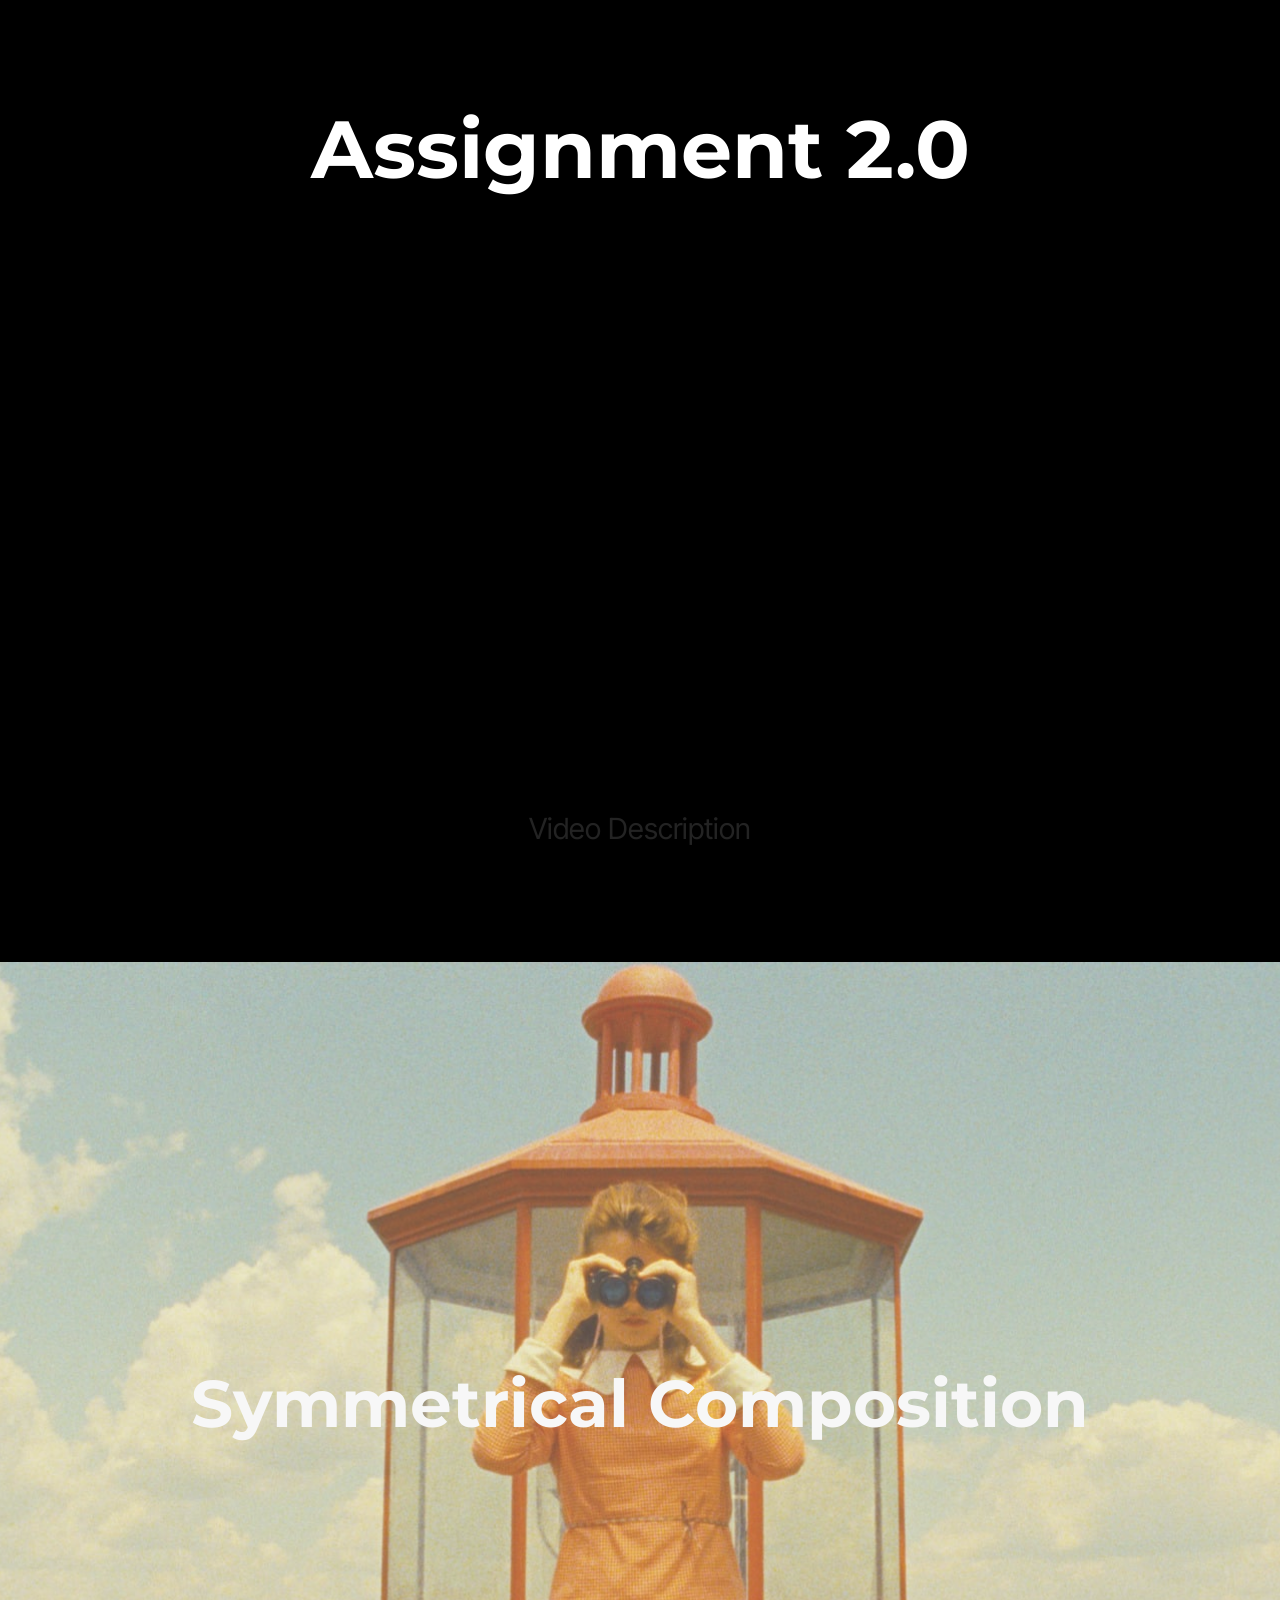
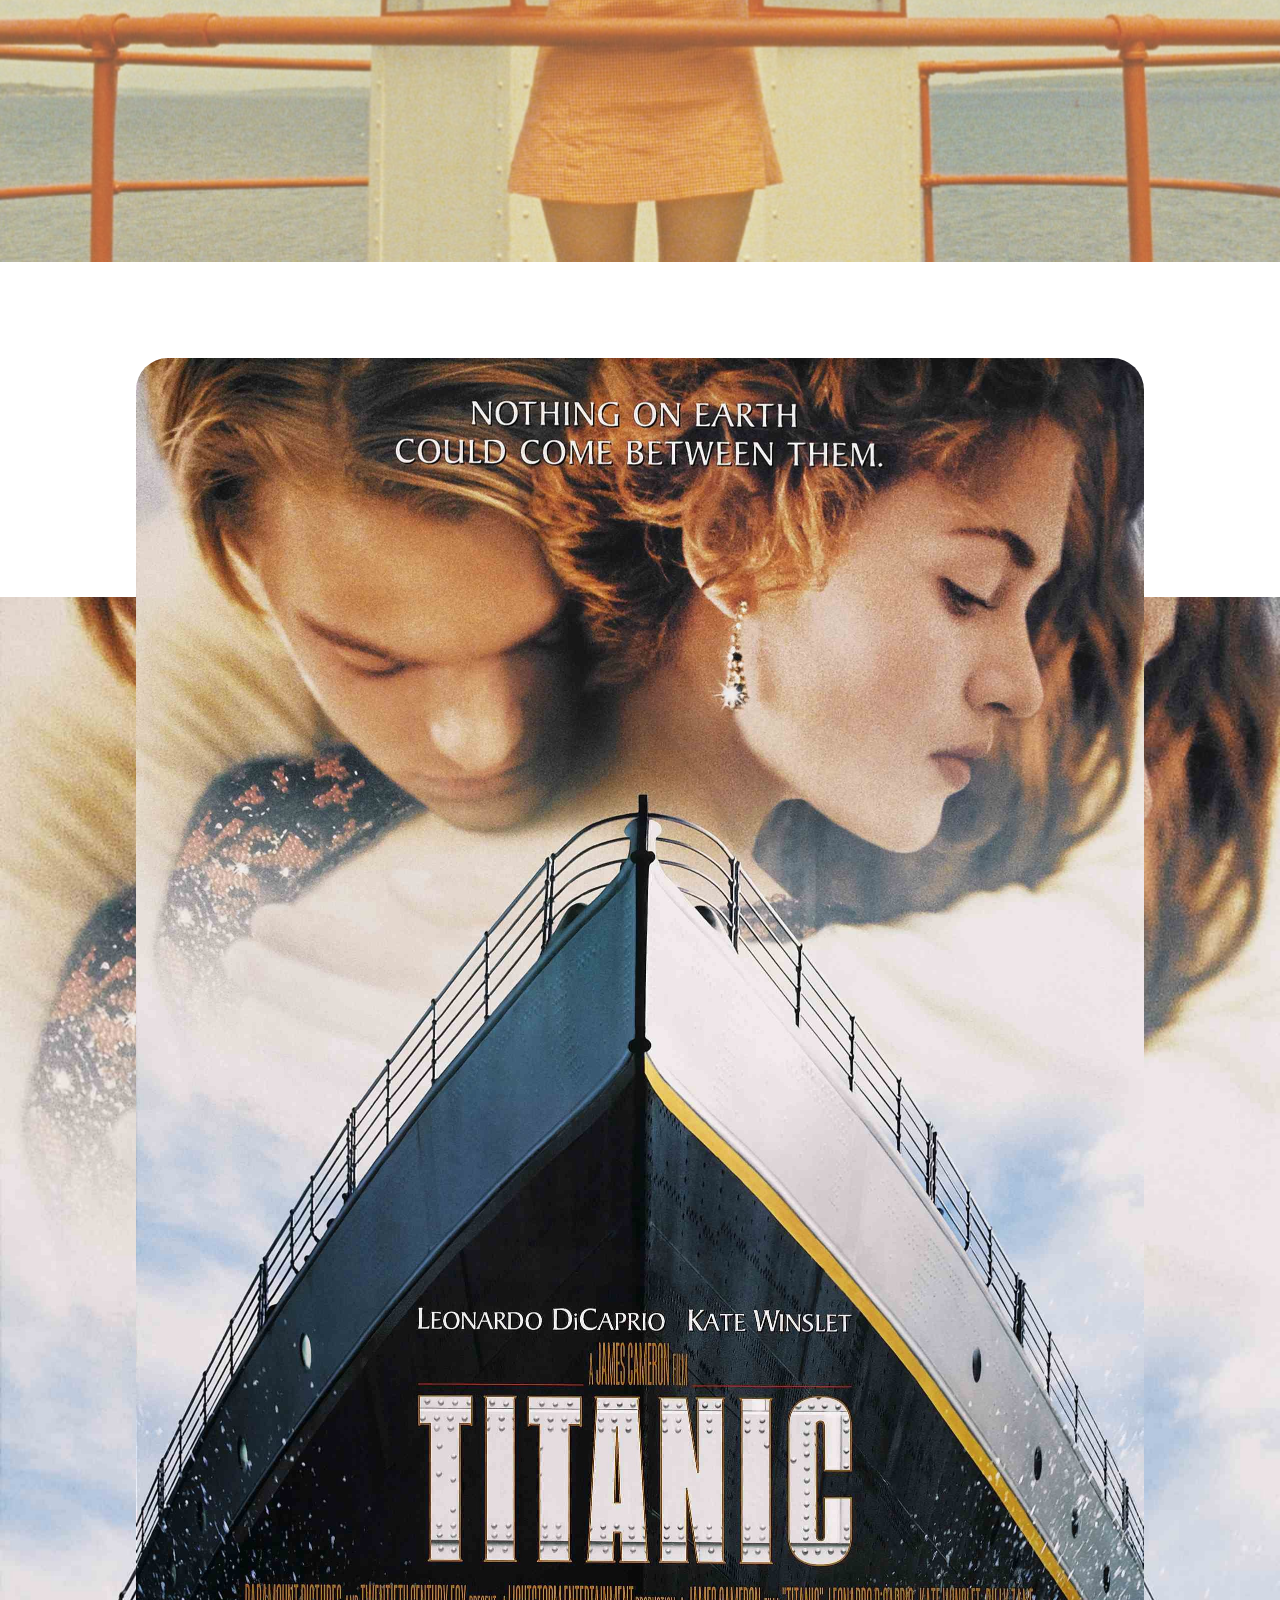
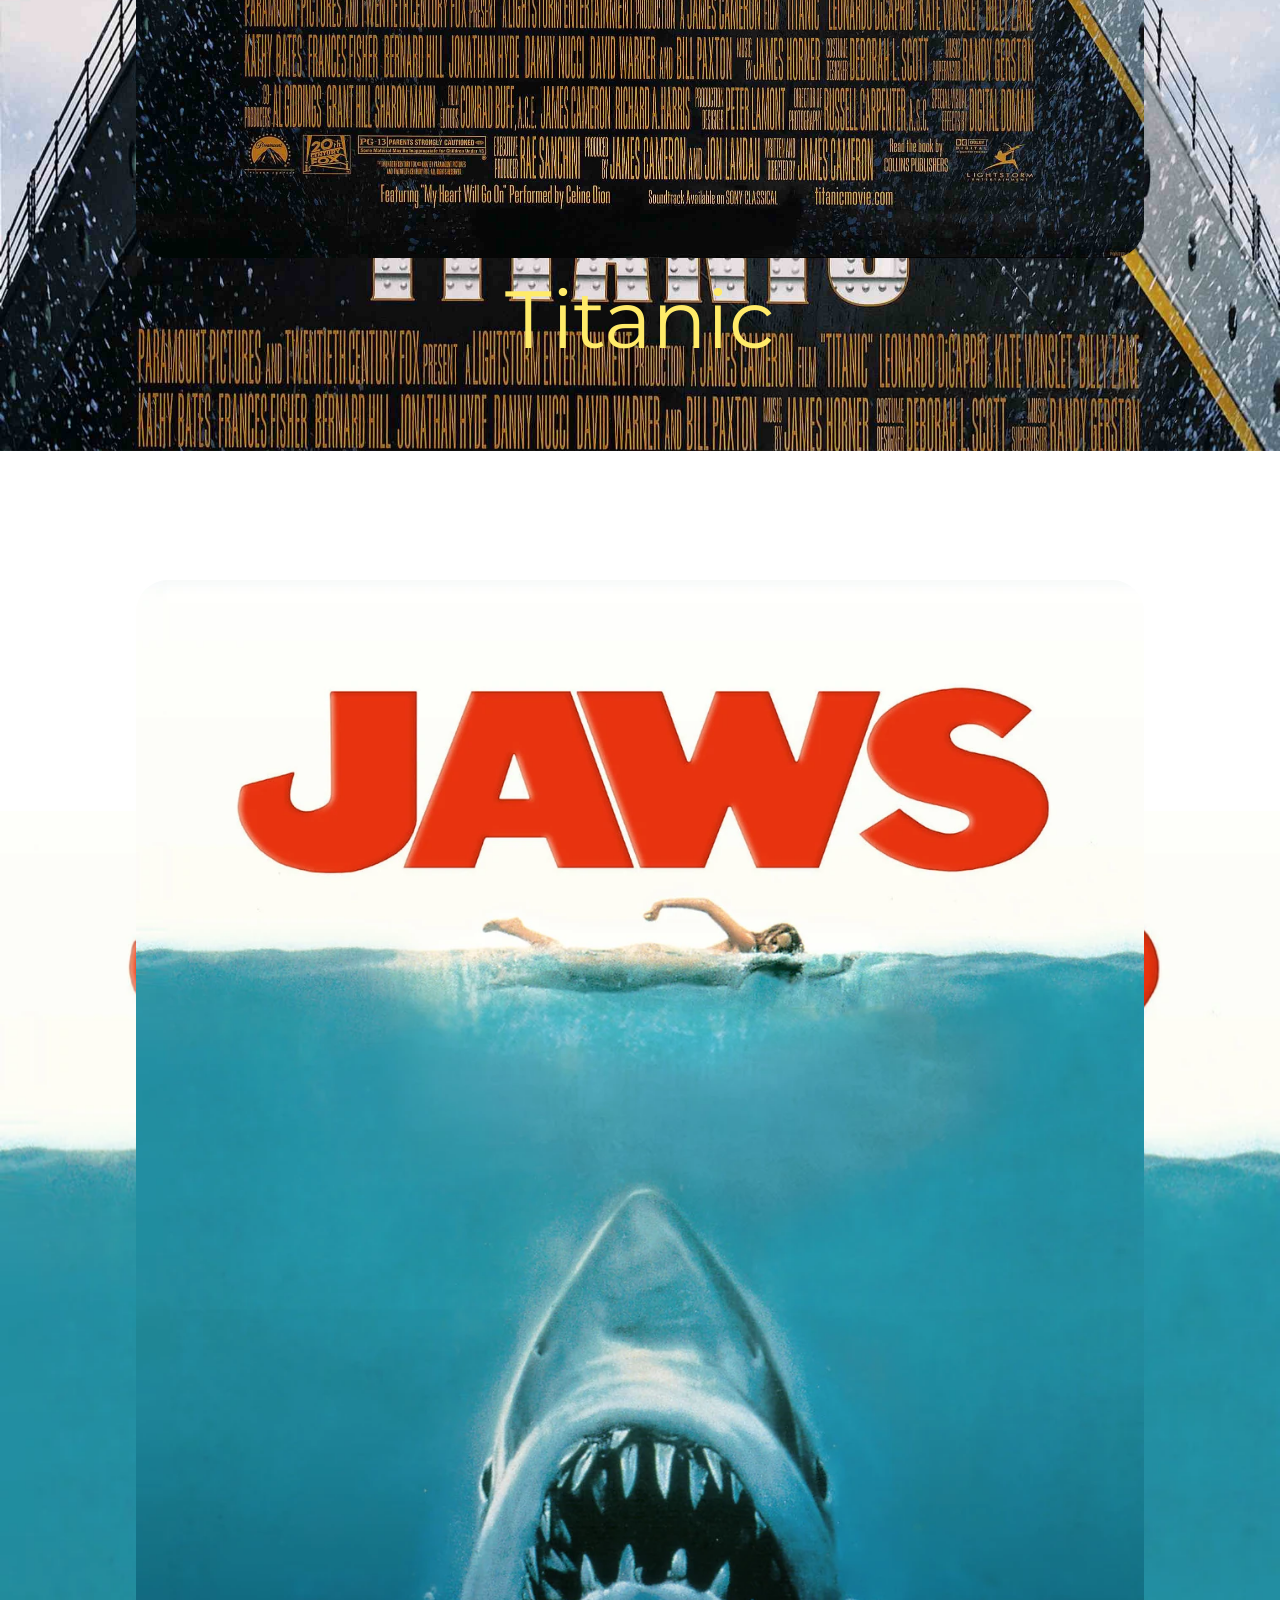
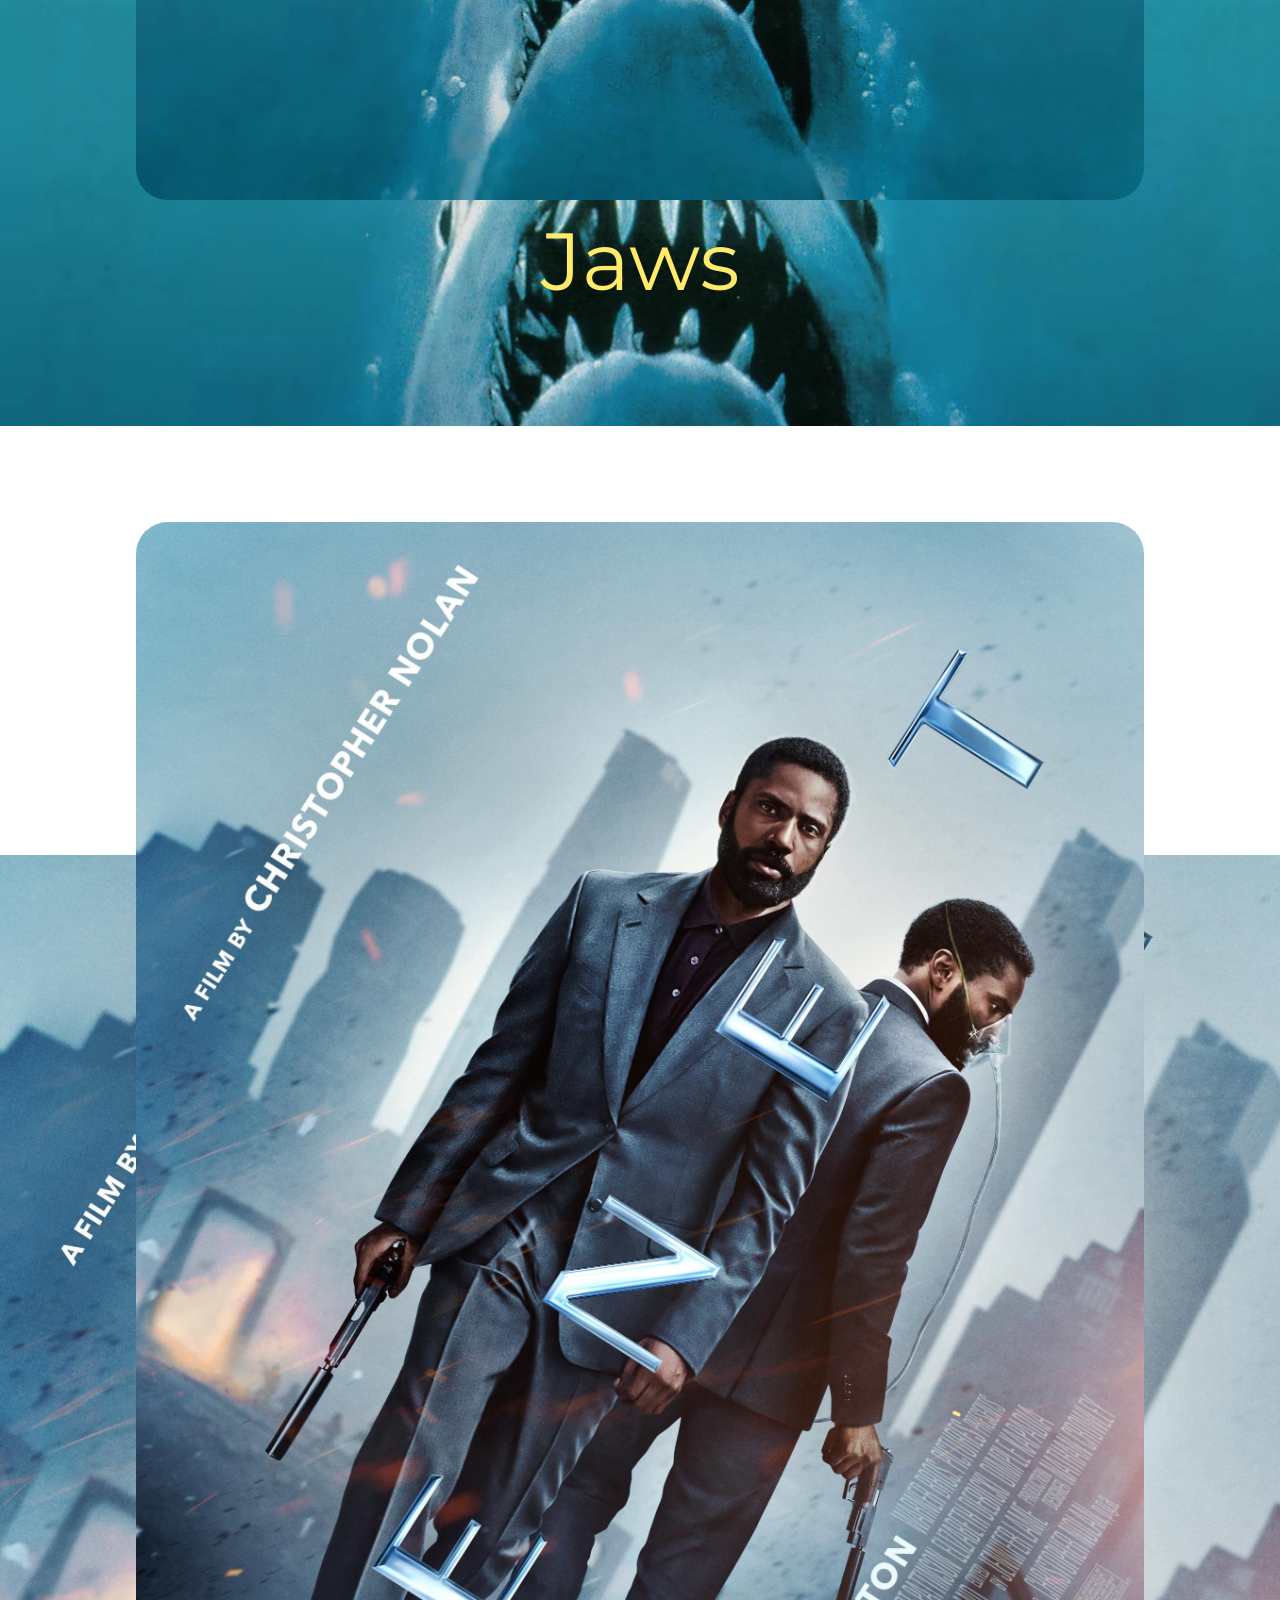
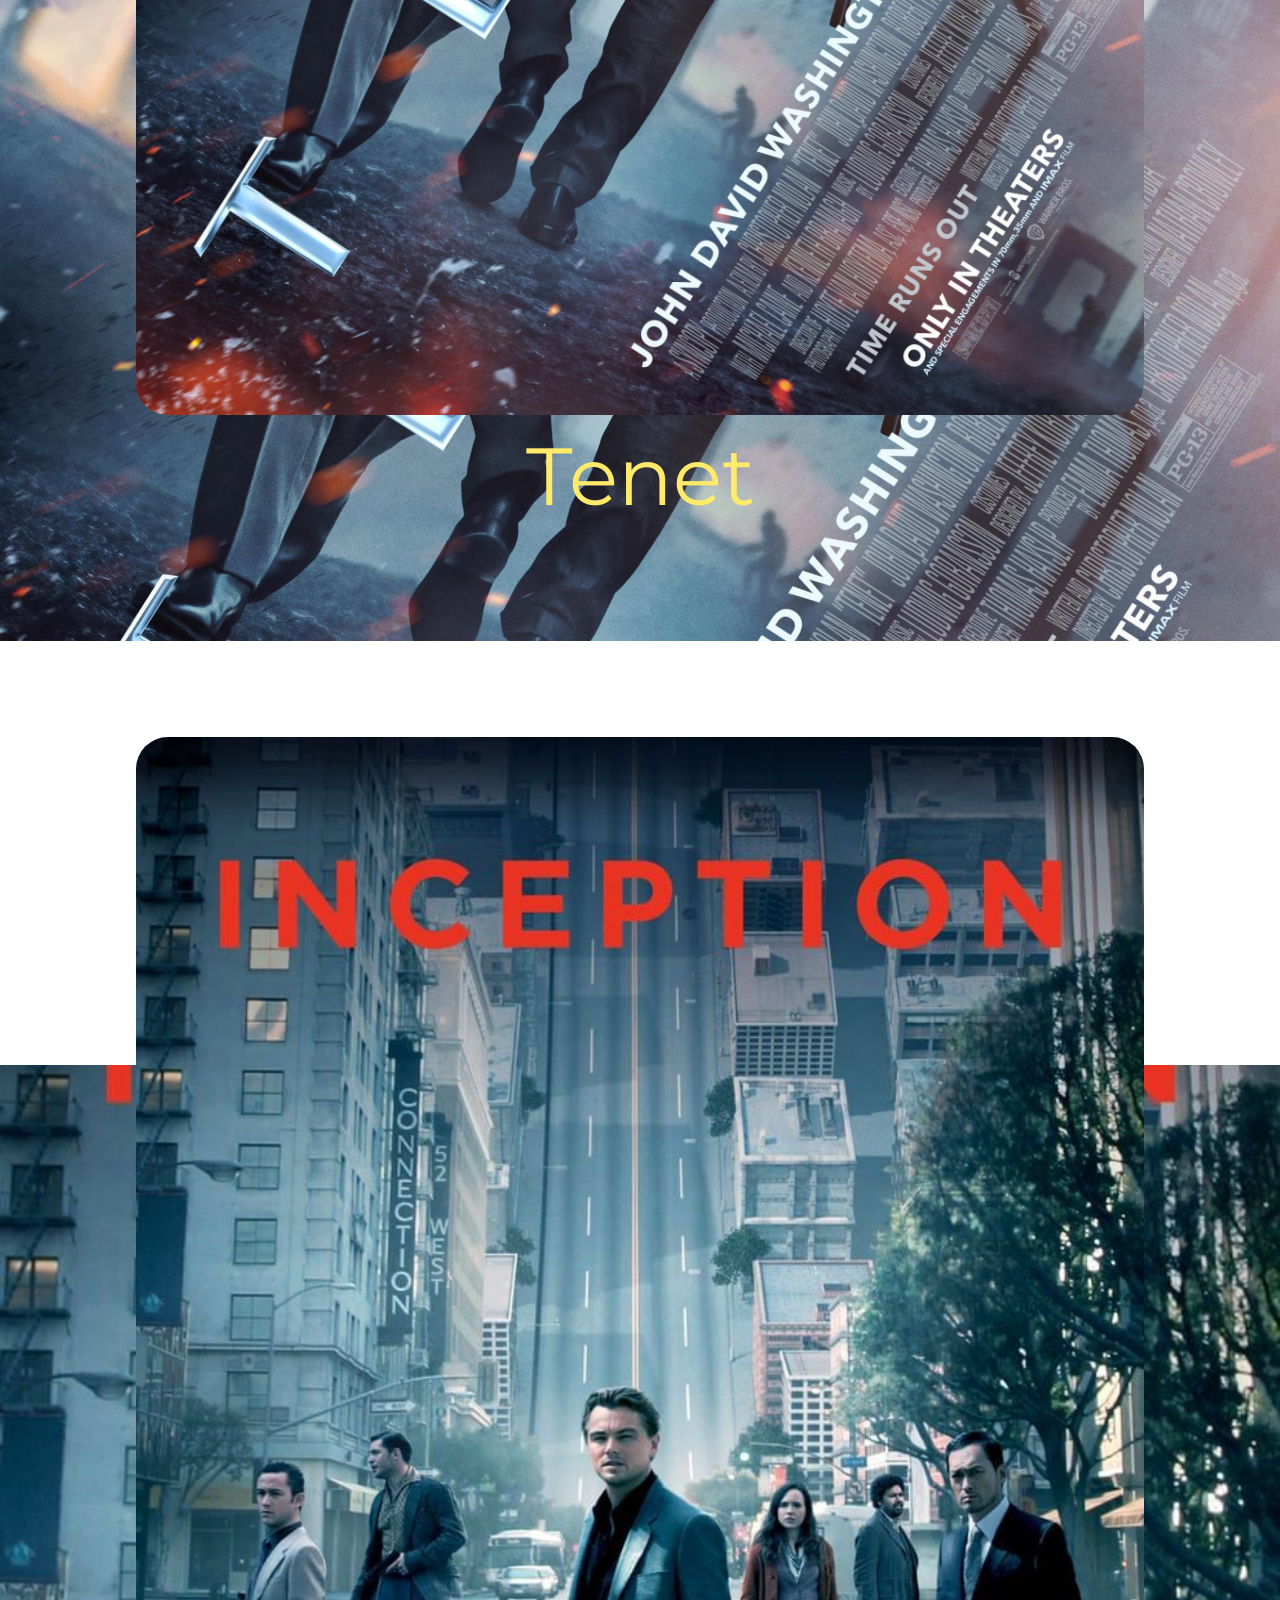
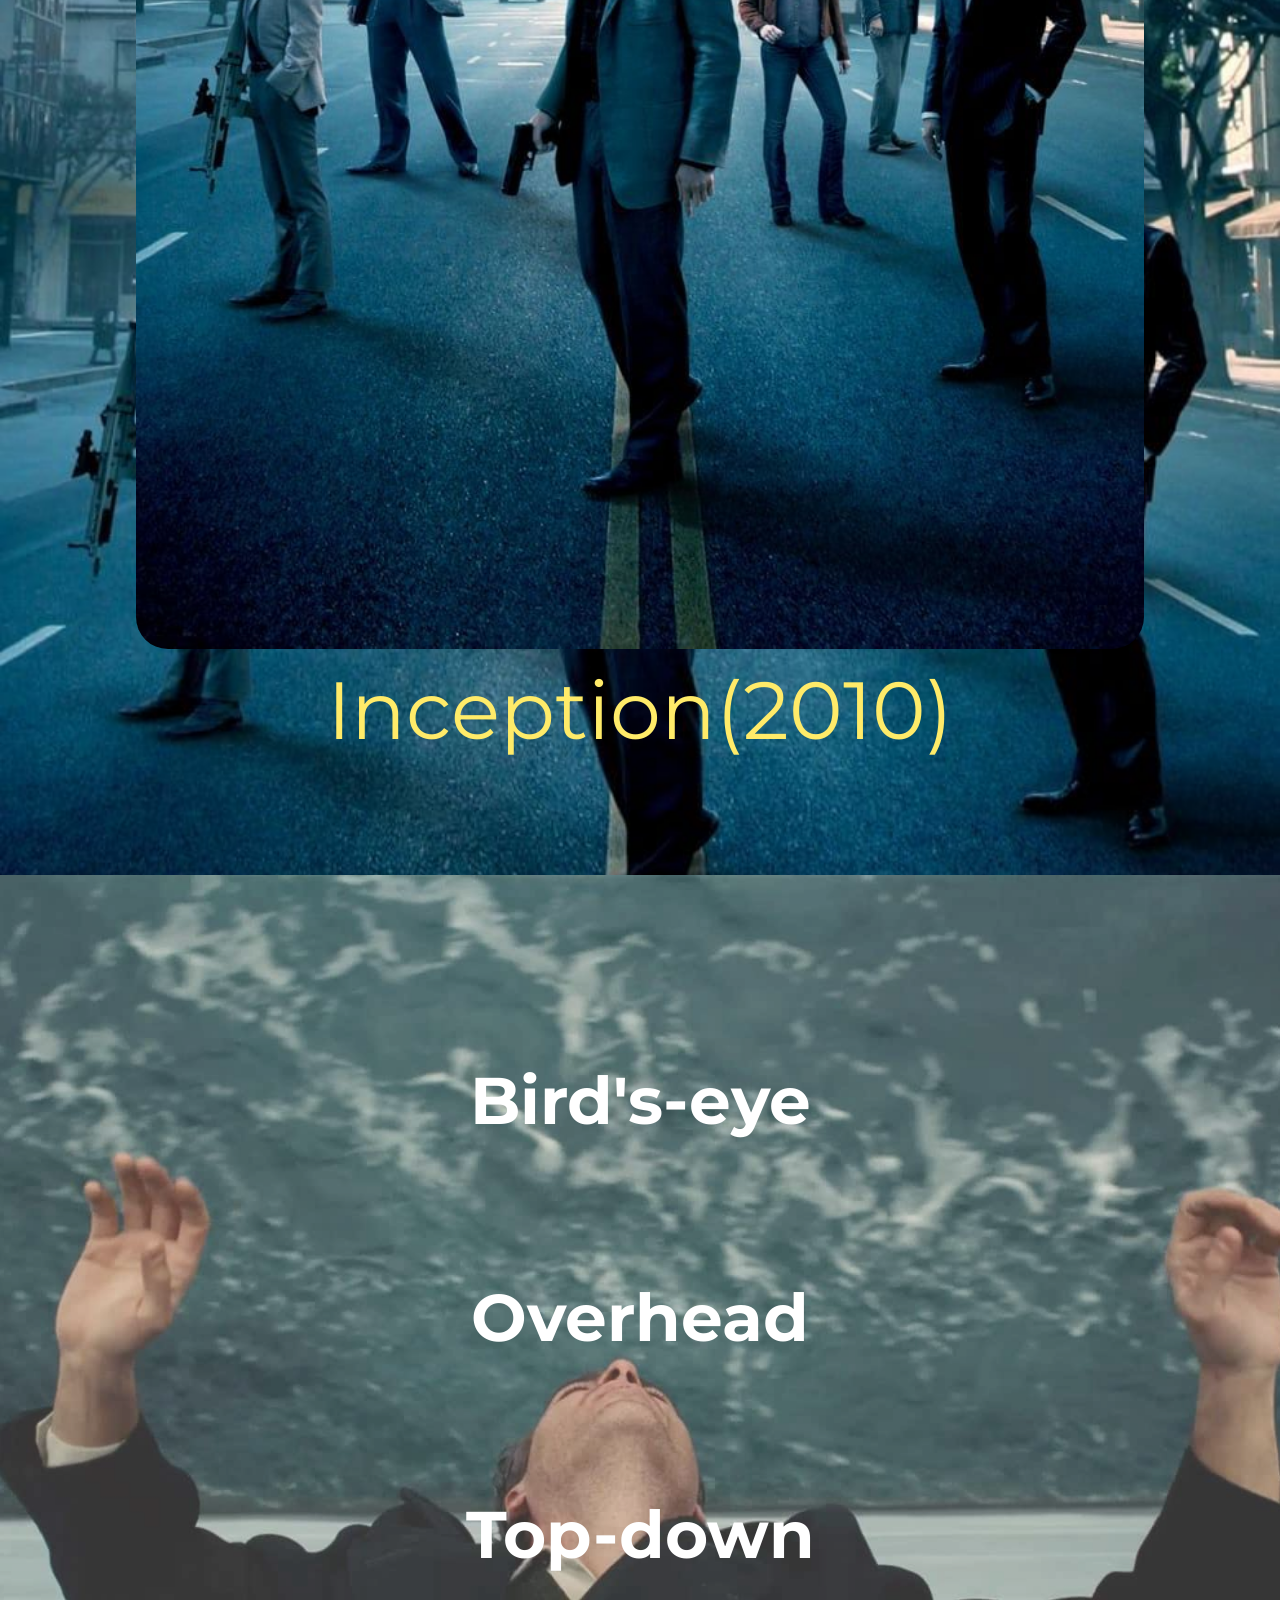
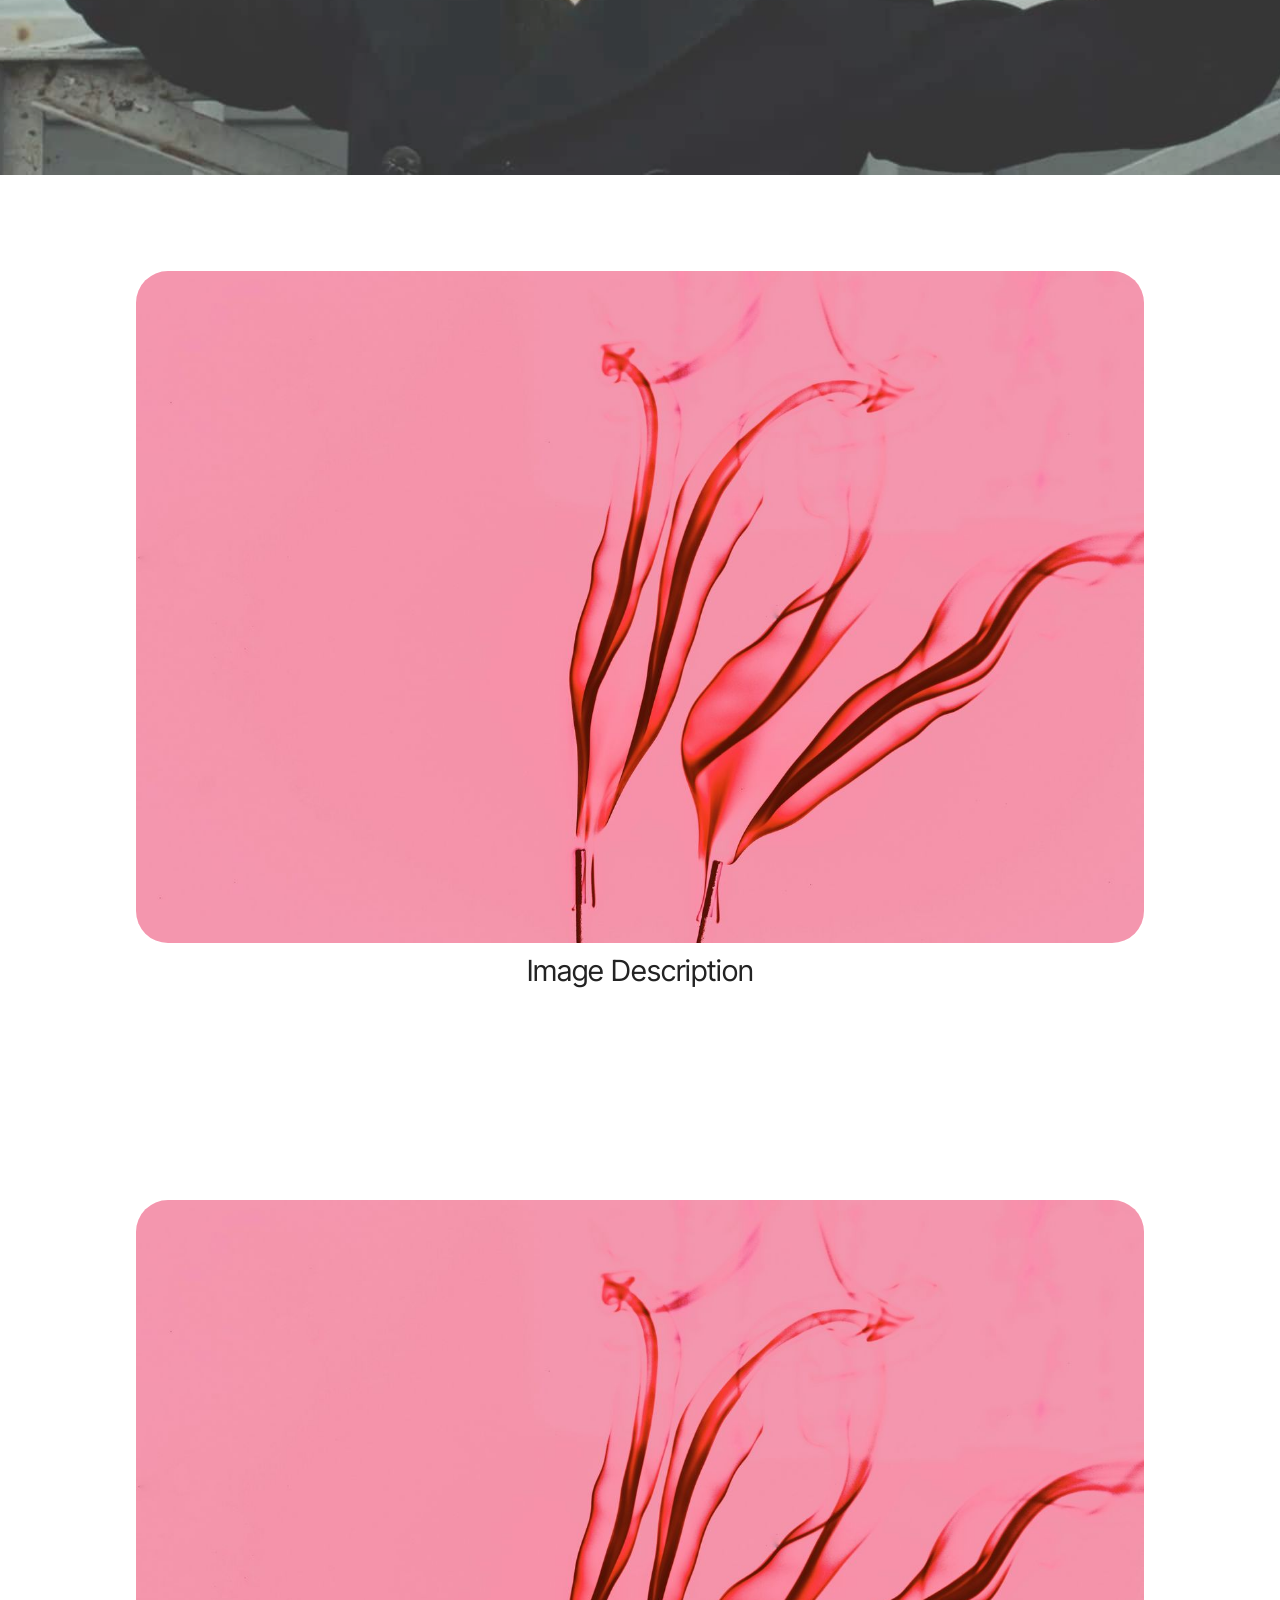
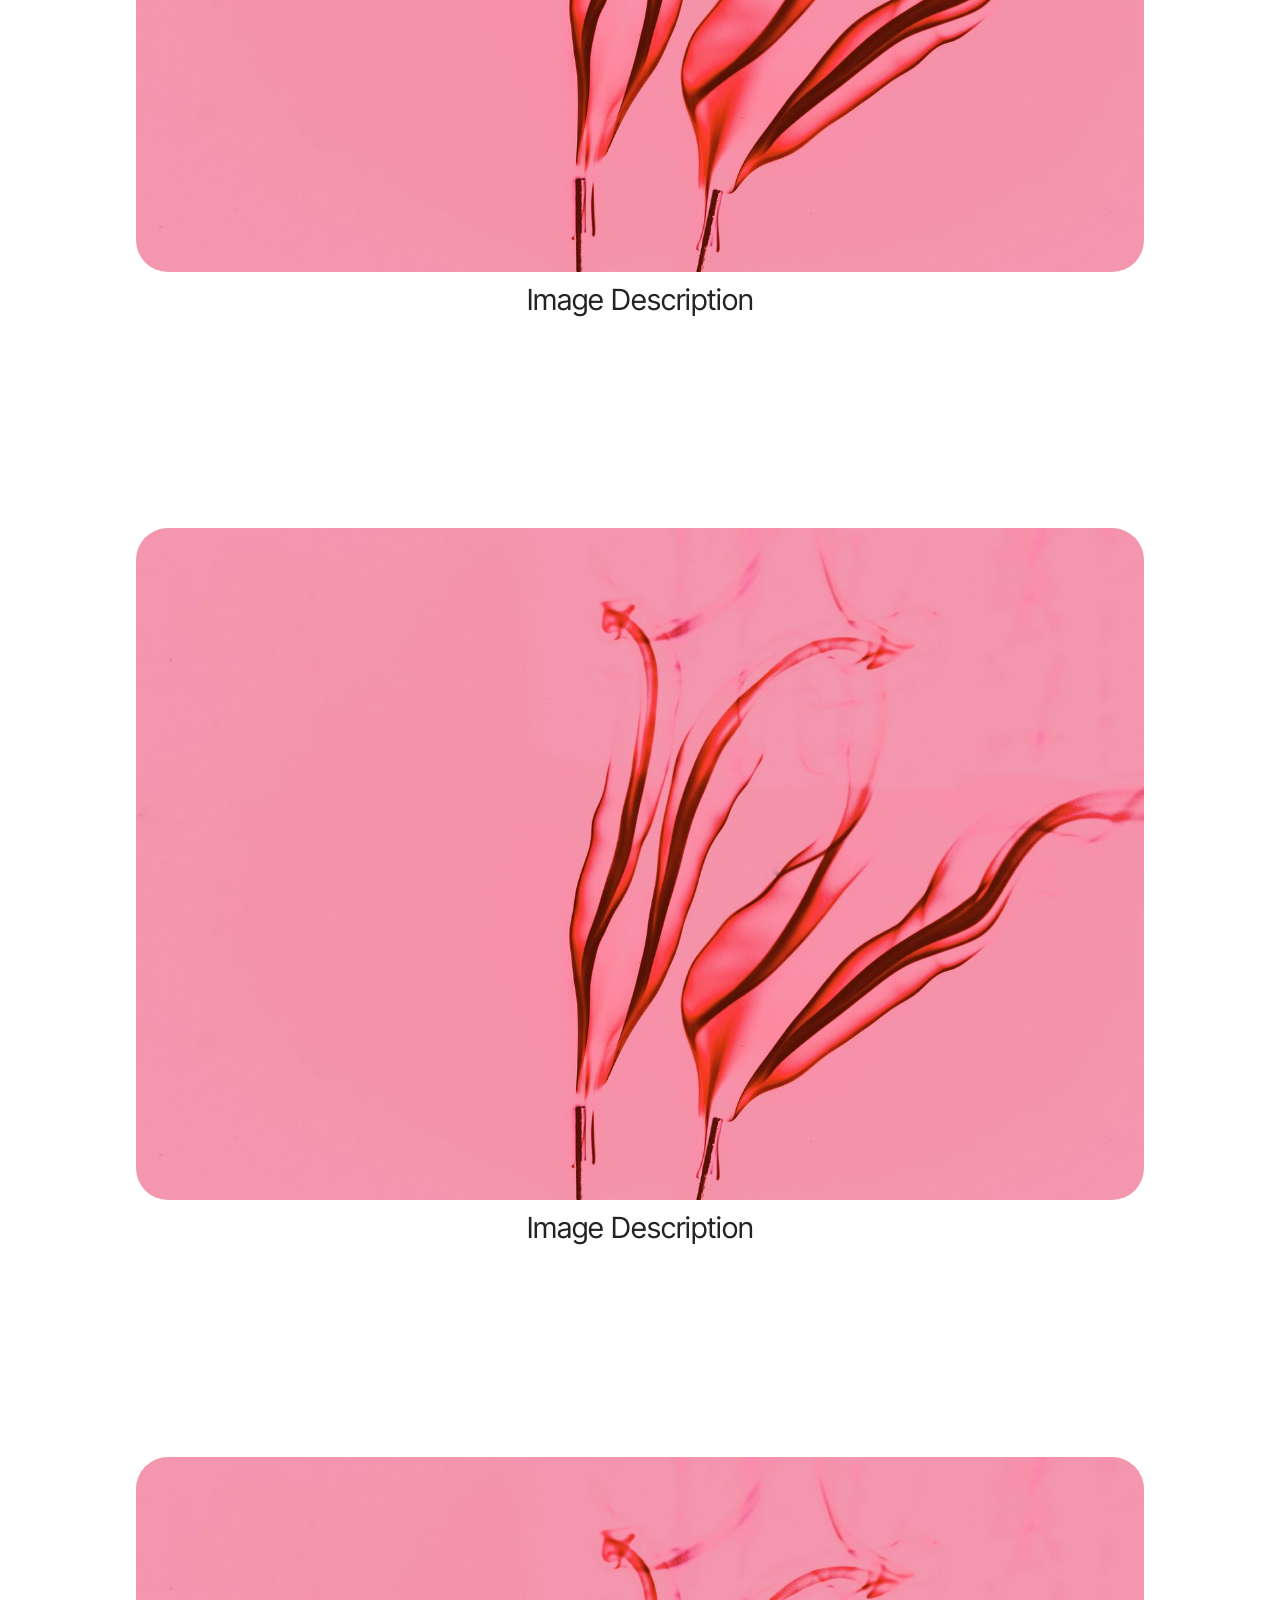
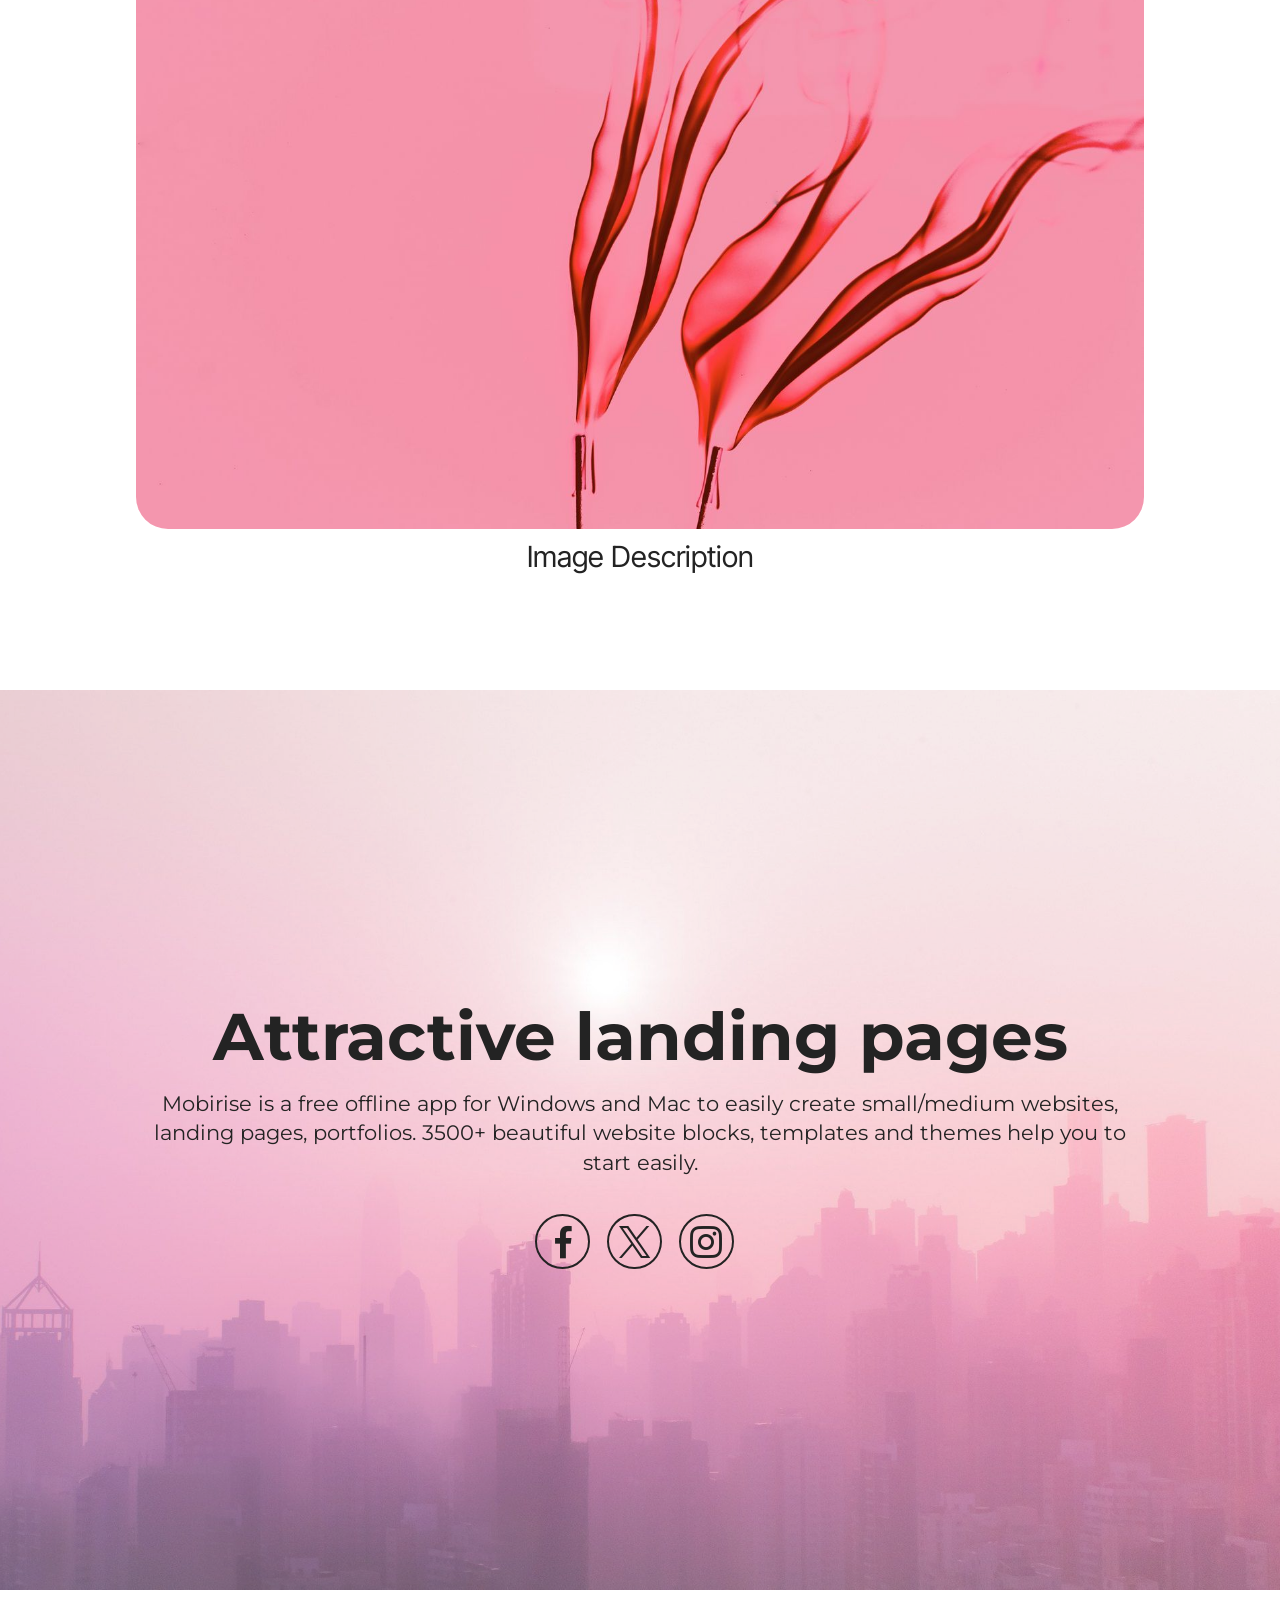
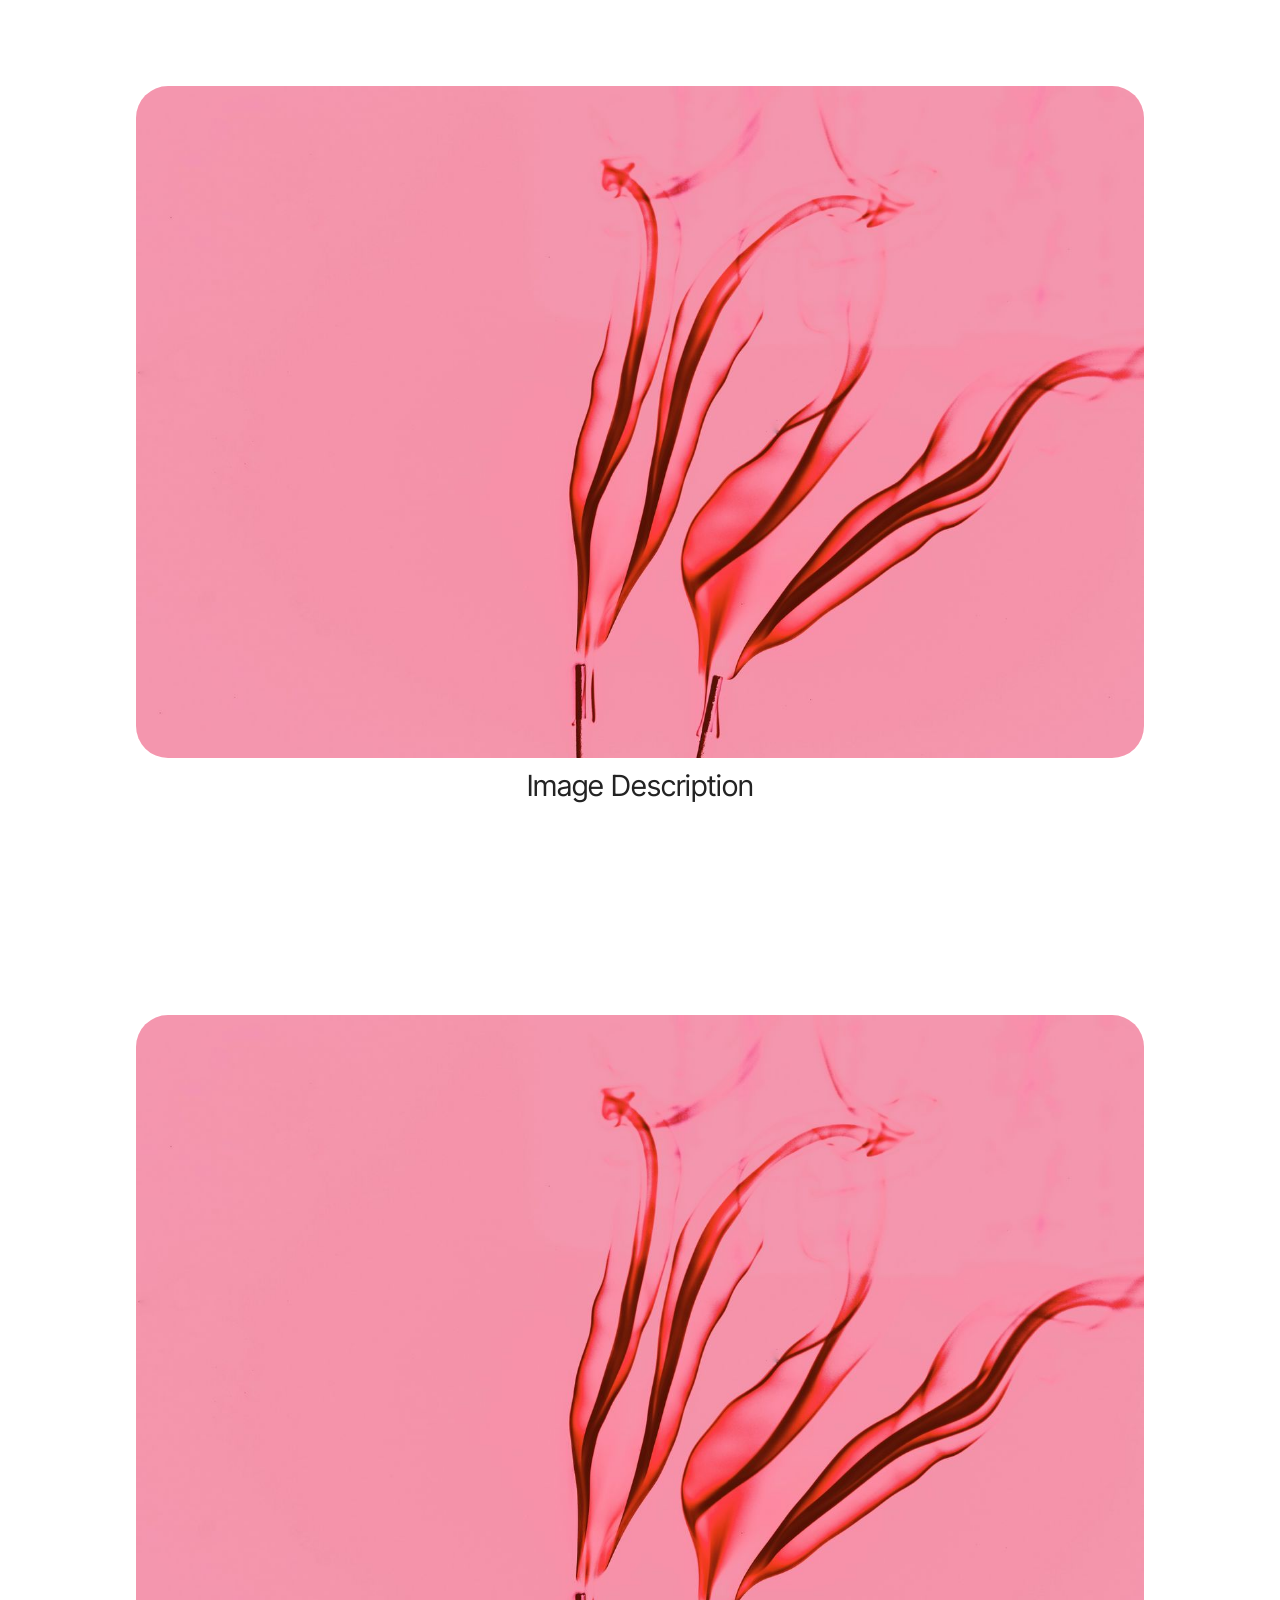
==== commit a5060517: "create github pages" ====
--- a/page1.html
+++ b/page1.html
@@ -20,7 +20,7 @@
   <noscript><link rel="stylesheet" href="https://fonts.googleapis.com/css?family=Montserrat:100,200,300,400,500,600,700,800,900,100i,200i,300i,400i,500i,600i,700i,800i,900i&display=swap"></noscript>
   <link rel="preload" href="https://fonts.googleapis.com/css?family=Inter+Tight:100,200,300,400,500,600,700,800,900,100i,200i,300i,400i,500i,600i,700i,800i,900i&display=swap" as="style" onload="this.onload=null;this.rel='stylesheet'">
   <noscript><link rel="stylesheet" href="https://fonts.googleapis.com/css?family=Inter+Tight:100,200,300,400,500,600,700,800,900,100i,200i,300i,400i,500i,600i,700i,800i,900i&display=swap"></noscript>
-  <link rel="preload" as="style" href="assets/mobirise/css/mbr-additional.css?v=ZOrEXs"><link rel="stylesheet" href="assets/mobirise/css/mbr-additional.css?v=ZOrEXs" type="text/css">
+  <link rel="preload" as="style" href="assets/mobirise/css/mbr-additional.css?v=jCcD31"><link rel="stylesheet" href="assets/mobirise/css/mbr-additional.css?v=jCcD31" type="text/css">
 
   
   
@@ -471,7 +471,7 @@
             </div>
         </div>
     </div>
-</section><section class="display-7" style="padding: 0;align-items: center;justify-content: center;flex-wrap: wrap;    align-content: center;display: flex;position: relative;height: 4rem;"><a href="https://mobiri.se/4654924" style="flex: 1 1;height: 4rem;position: absolute;width: 100%;z-index: 1;"><img alt="" style="height: 4rem;" src="[data-uri]"></a><p style="margin: 0;text-align: center;" class="display-7">&#8204;</p><a style="z-index:1" href="https://mobirise.com/builder/ai-website-maker.html">Best AI Website Maker</a></section><script src="assets/bootstrap/js/bootstrap.bundle.min.js"></script>  <script src="assets/parallax/jarallax.js"></script>  <script src="assets/smoothscroll/smooth-scroll.js"></script>  <script src="assets/ytplayer/index.js"></script>  <script src="assets/playervimeo/vimeo_player.js"></script>  <script src="assets/theme/js/script.js"></script>  
+</section><section class="display-7" style="padding: 0;align-items: center;justify-content: center;flex-wrap: wrap;    align-content: center;display: flex;position: relative;height: 4rem;"><a href="https://mobiri.se/4654924" style="flex: 1 1;height: 4rem;position: absolute;width: 100%;z-index: 1;"><img alt="" style="height: 4rem;" src="[data-uri]"></a><p style="margin: 0;text-align: center;" class="display-7">&#8204;</p><a style="z-index:1" href="https://mobirise.com/builder/ai-website-generator.html">AI Website Generator</a></section><script src="assets/bootstrap/js/bootstrap.bundle.min.js"></script>  <script src="assets/parallax/jarallax.js"></script>  <script src="assets/smoothscroll/smooth-scroll.js"></script>  <script src="assets/ytplayer/index.js"></script>  <script src="assets/playervimeo/vimeo_player.js"></script>  <script src="assets/theme/js/script.js"></script>  
   
   
   <input name="animation" type="hidden">
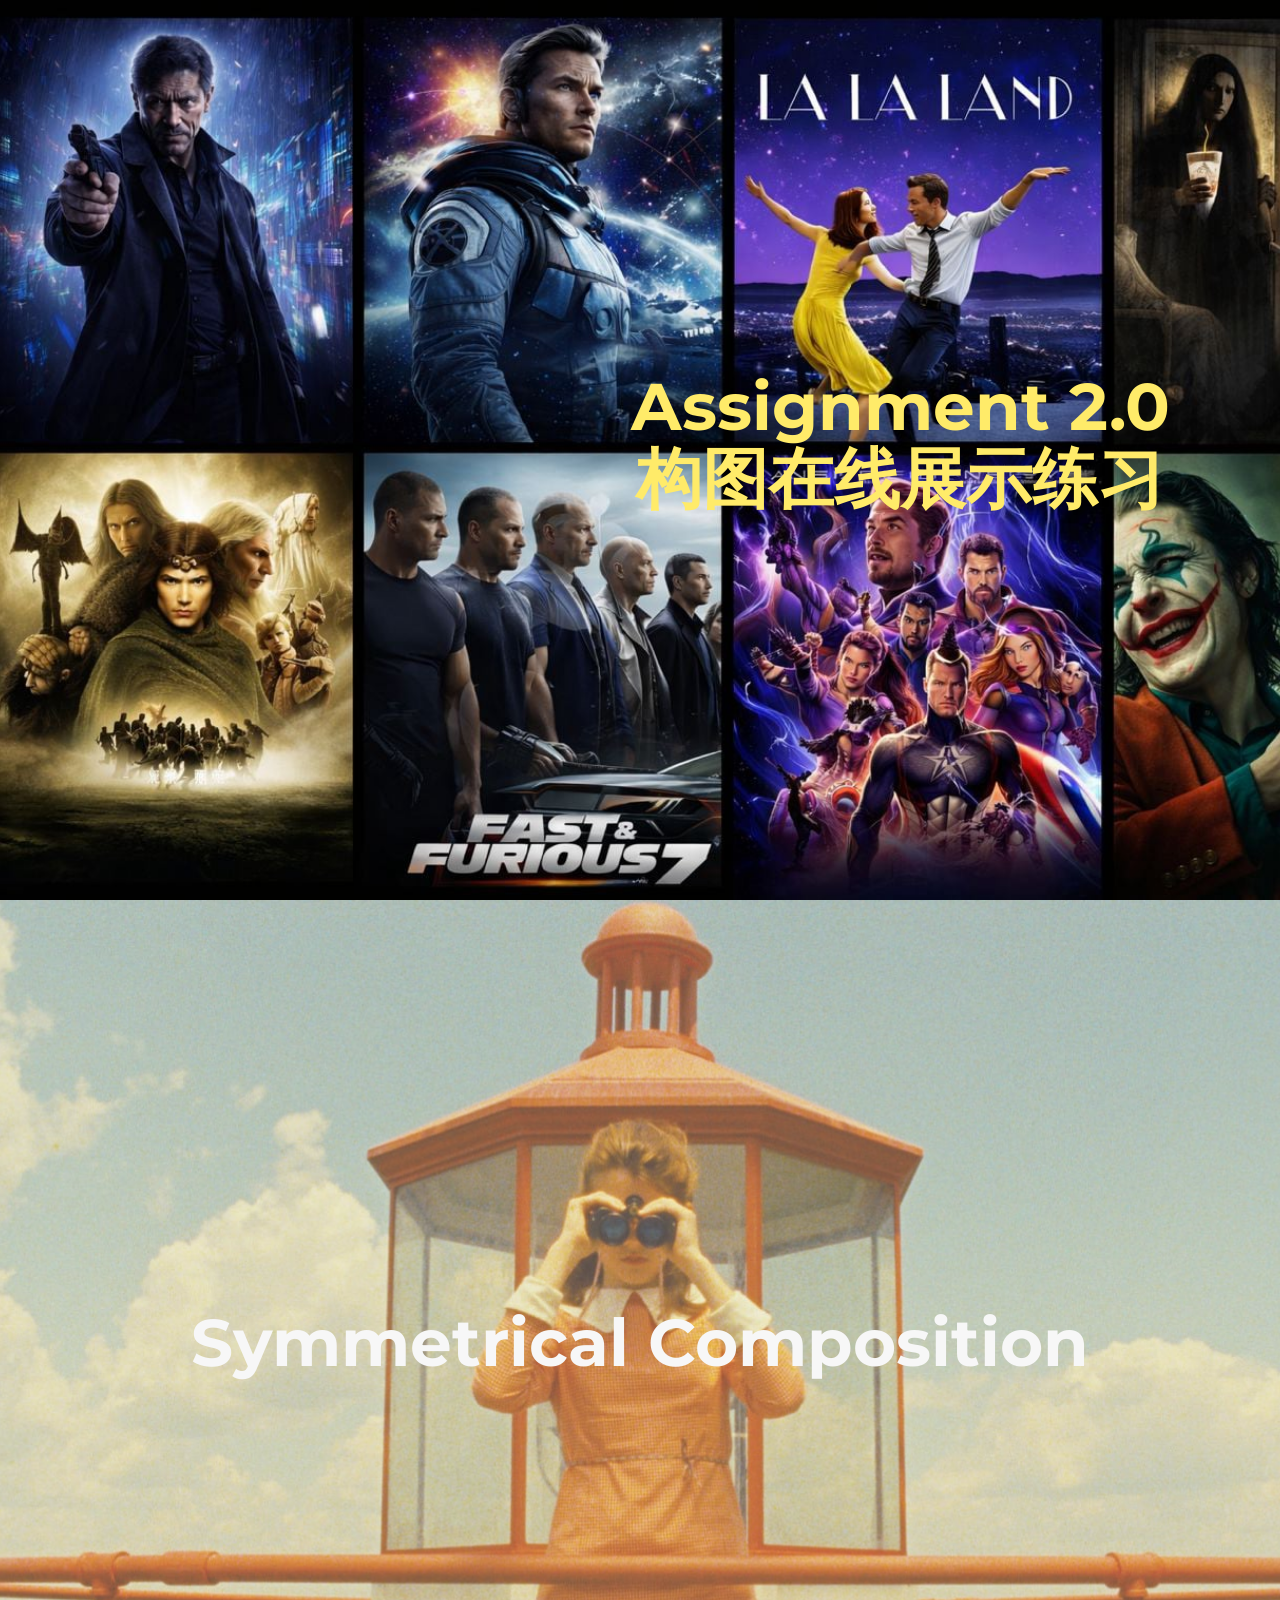
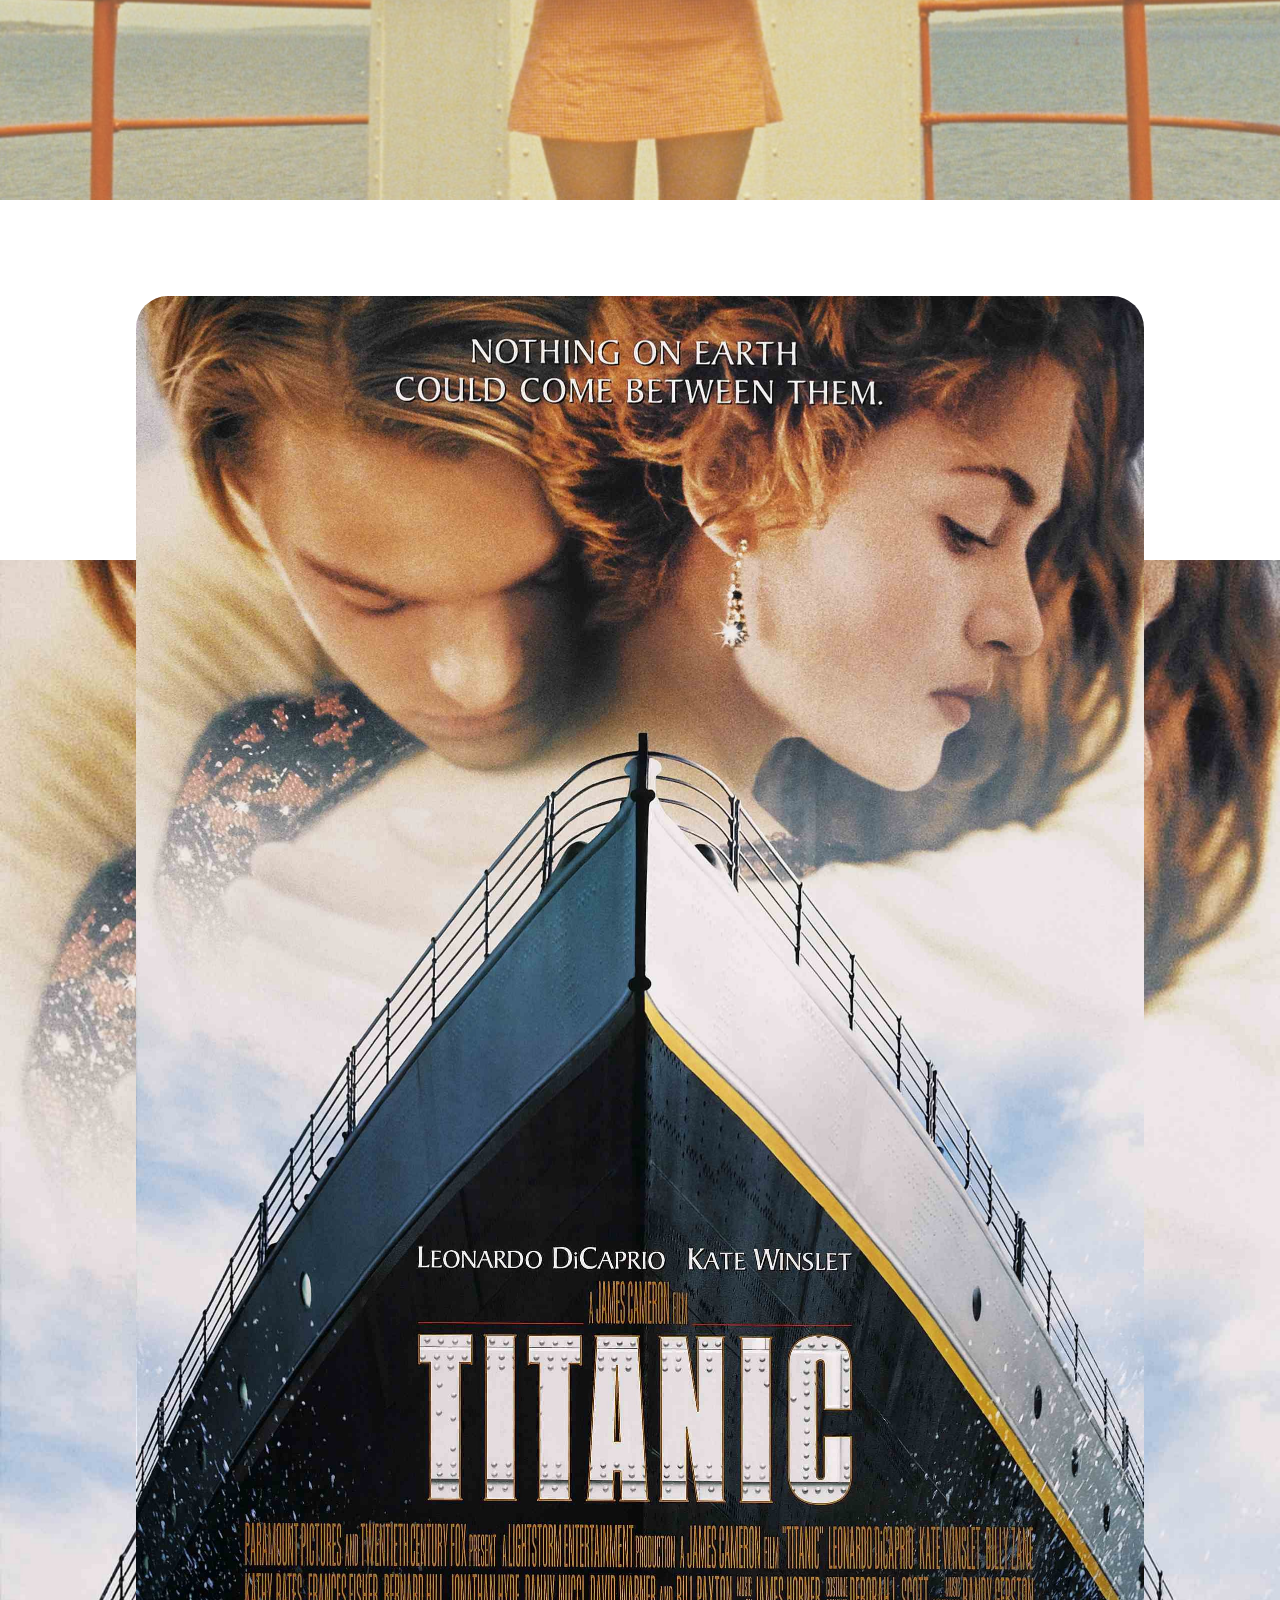
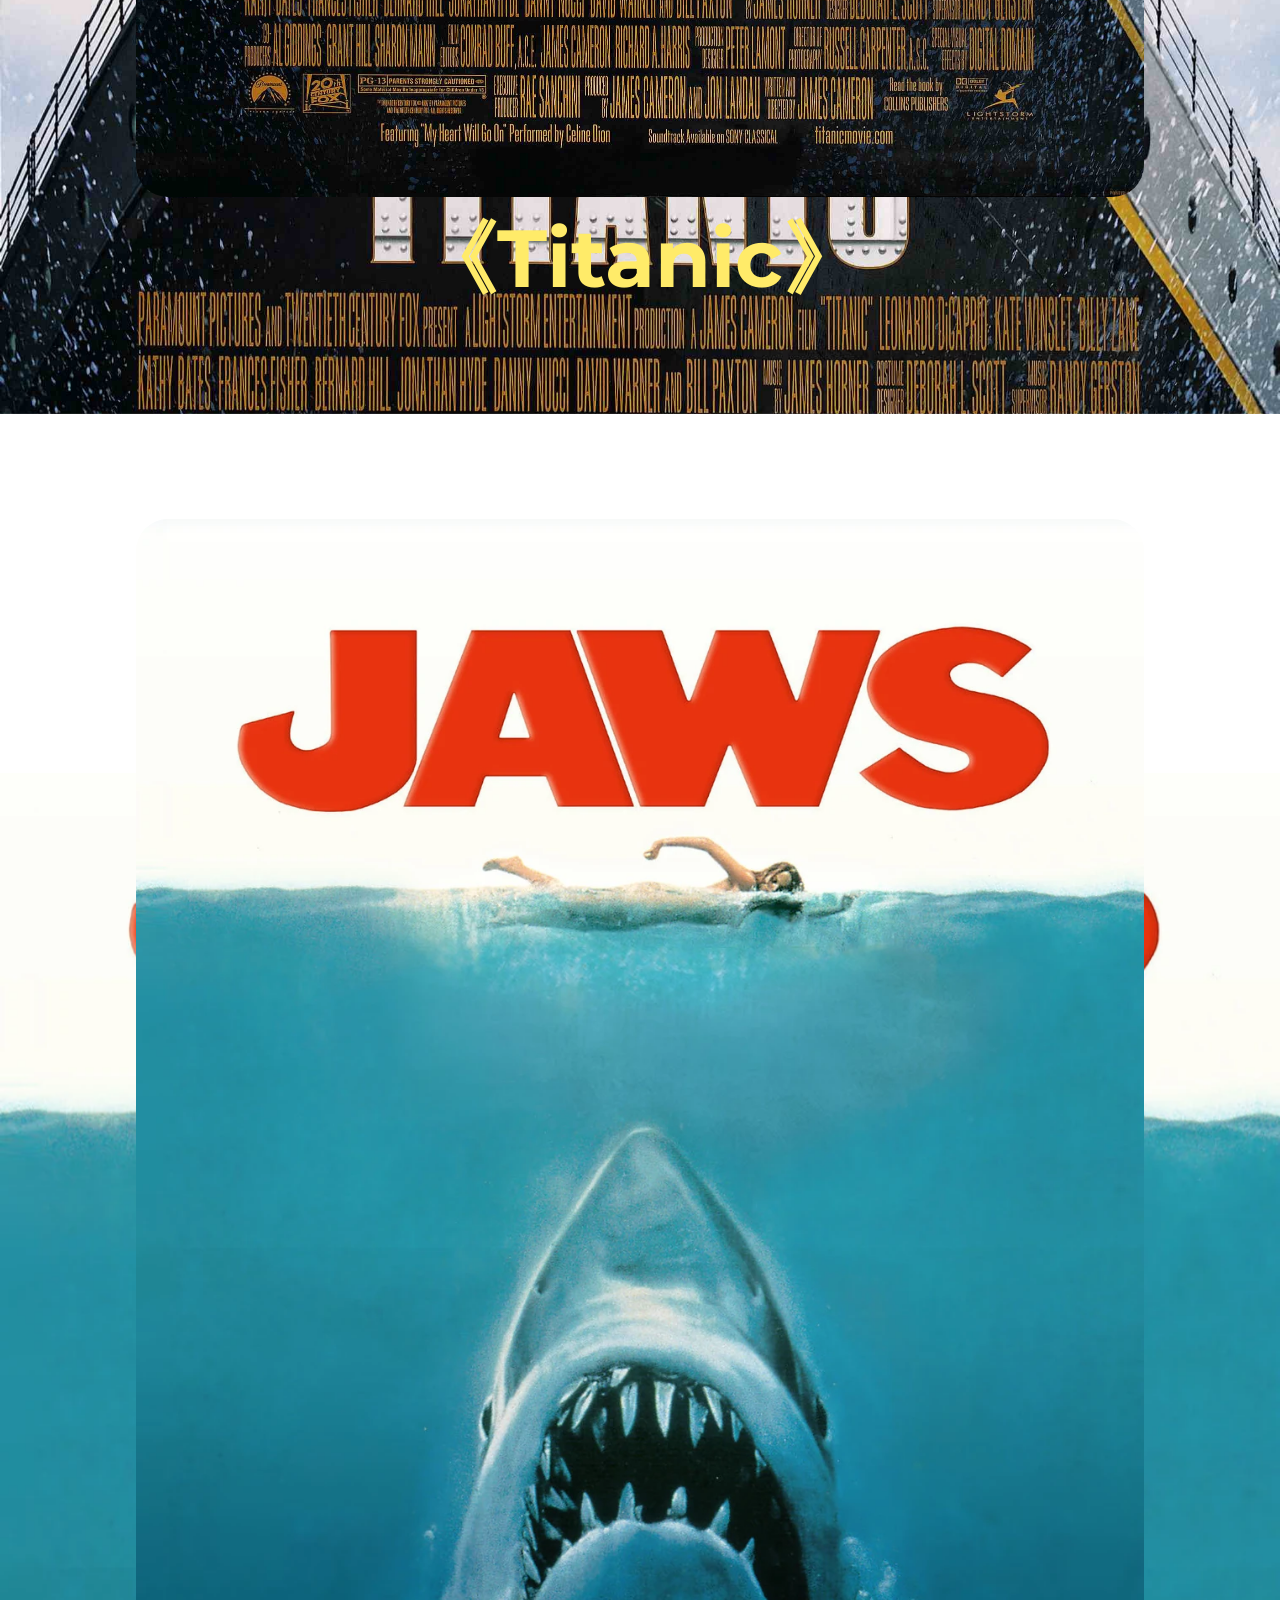
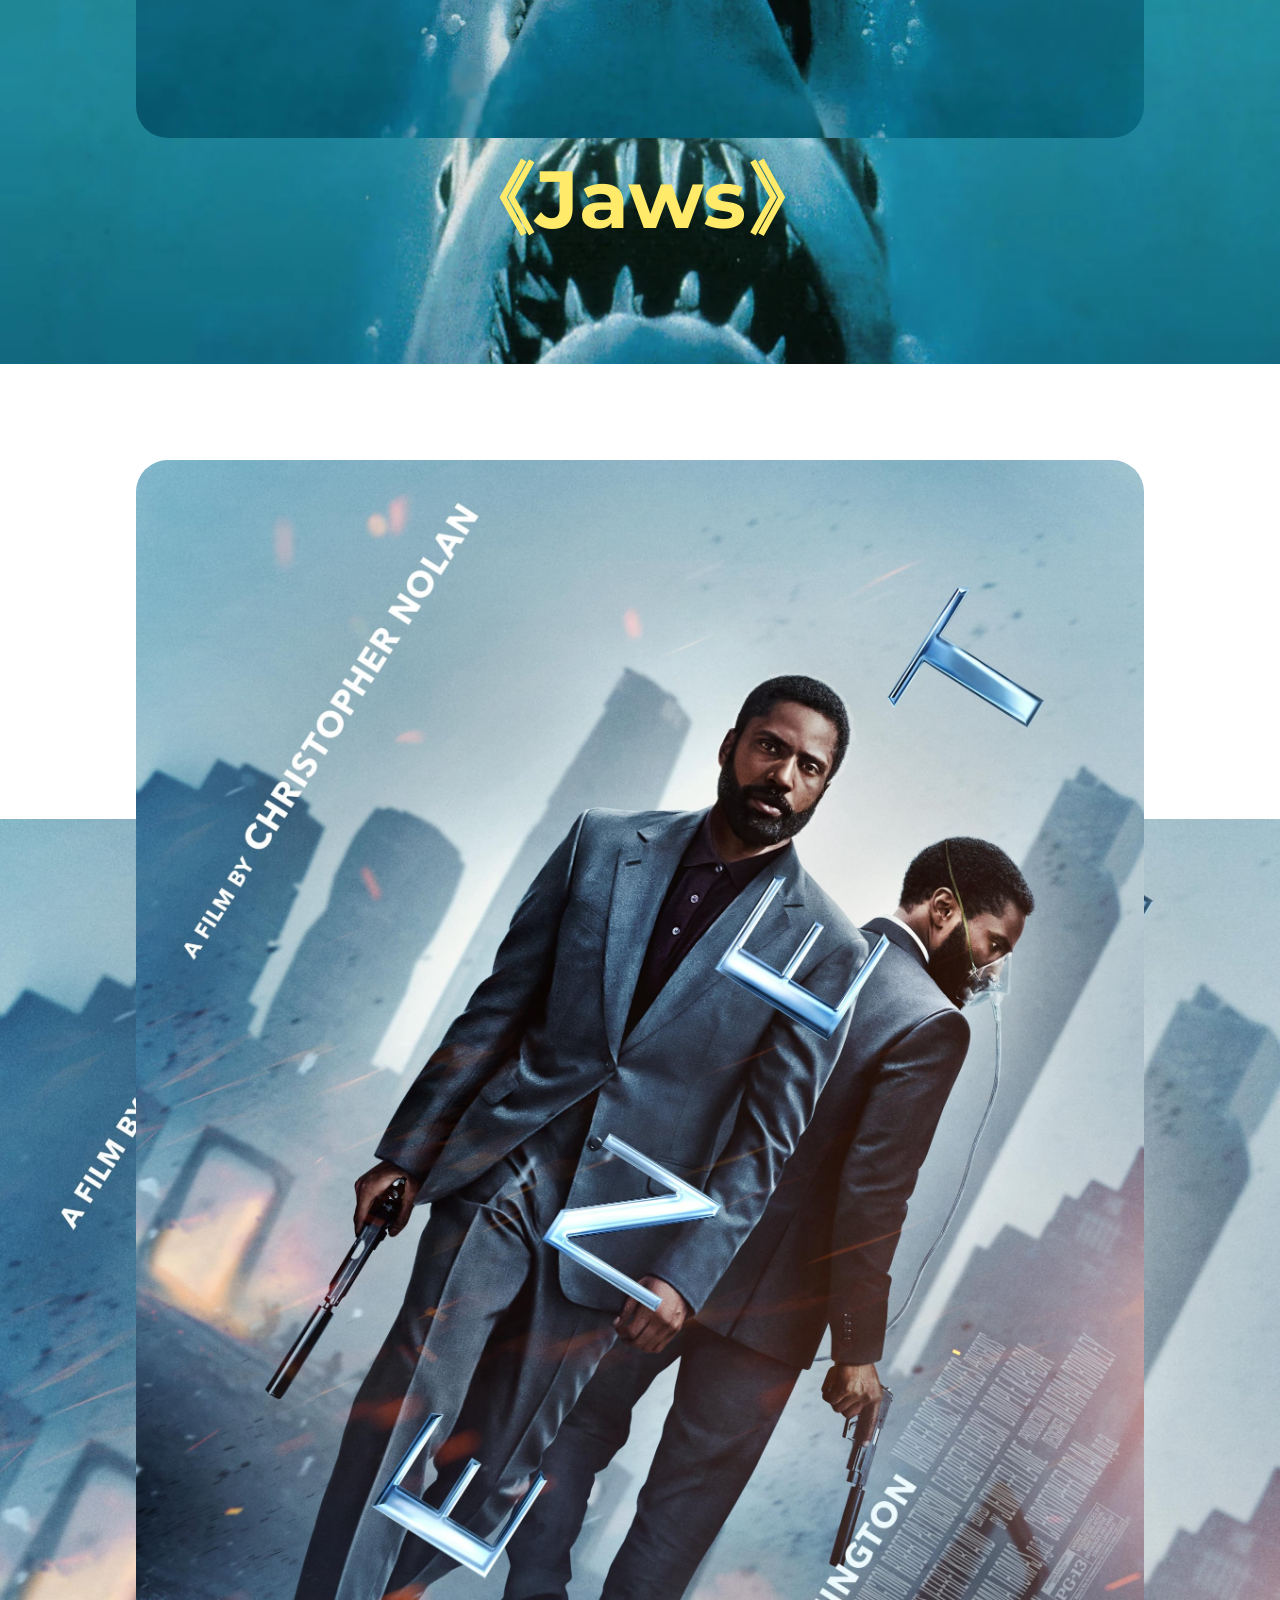
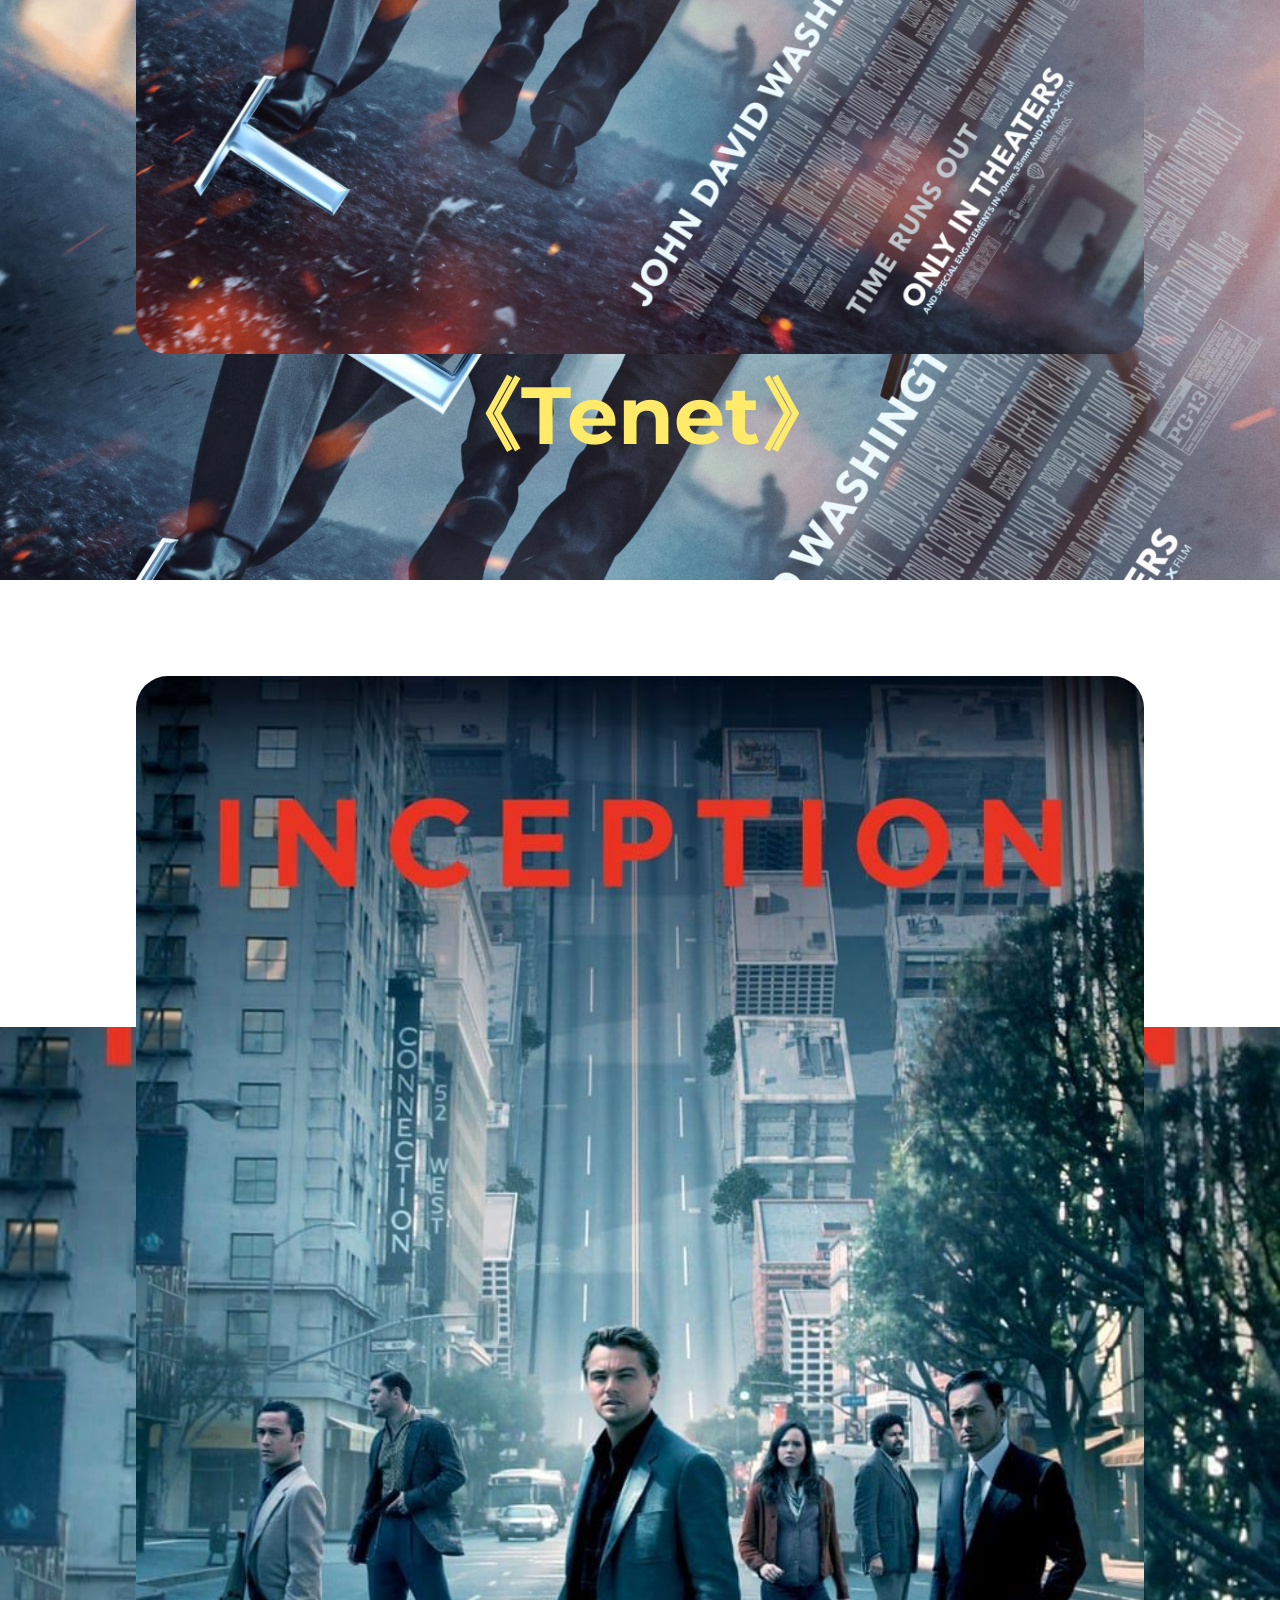
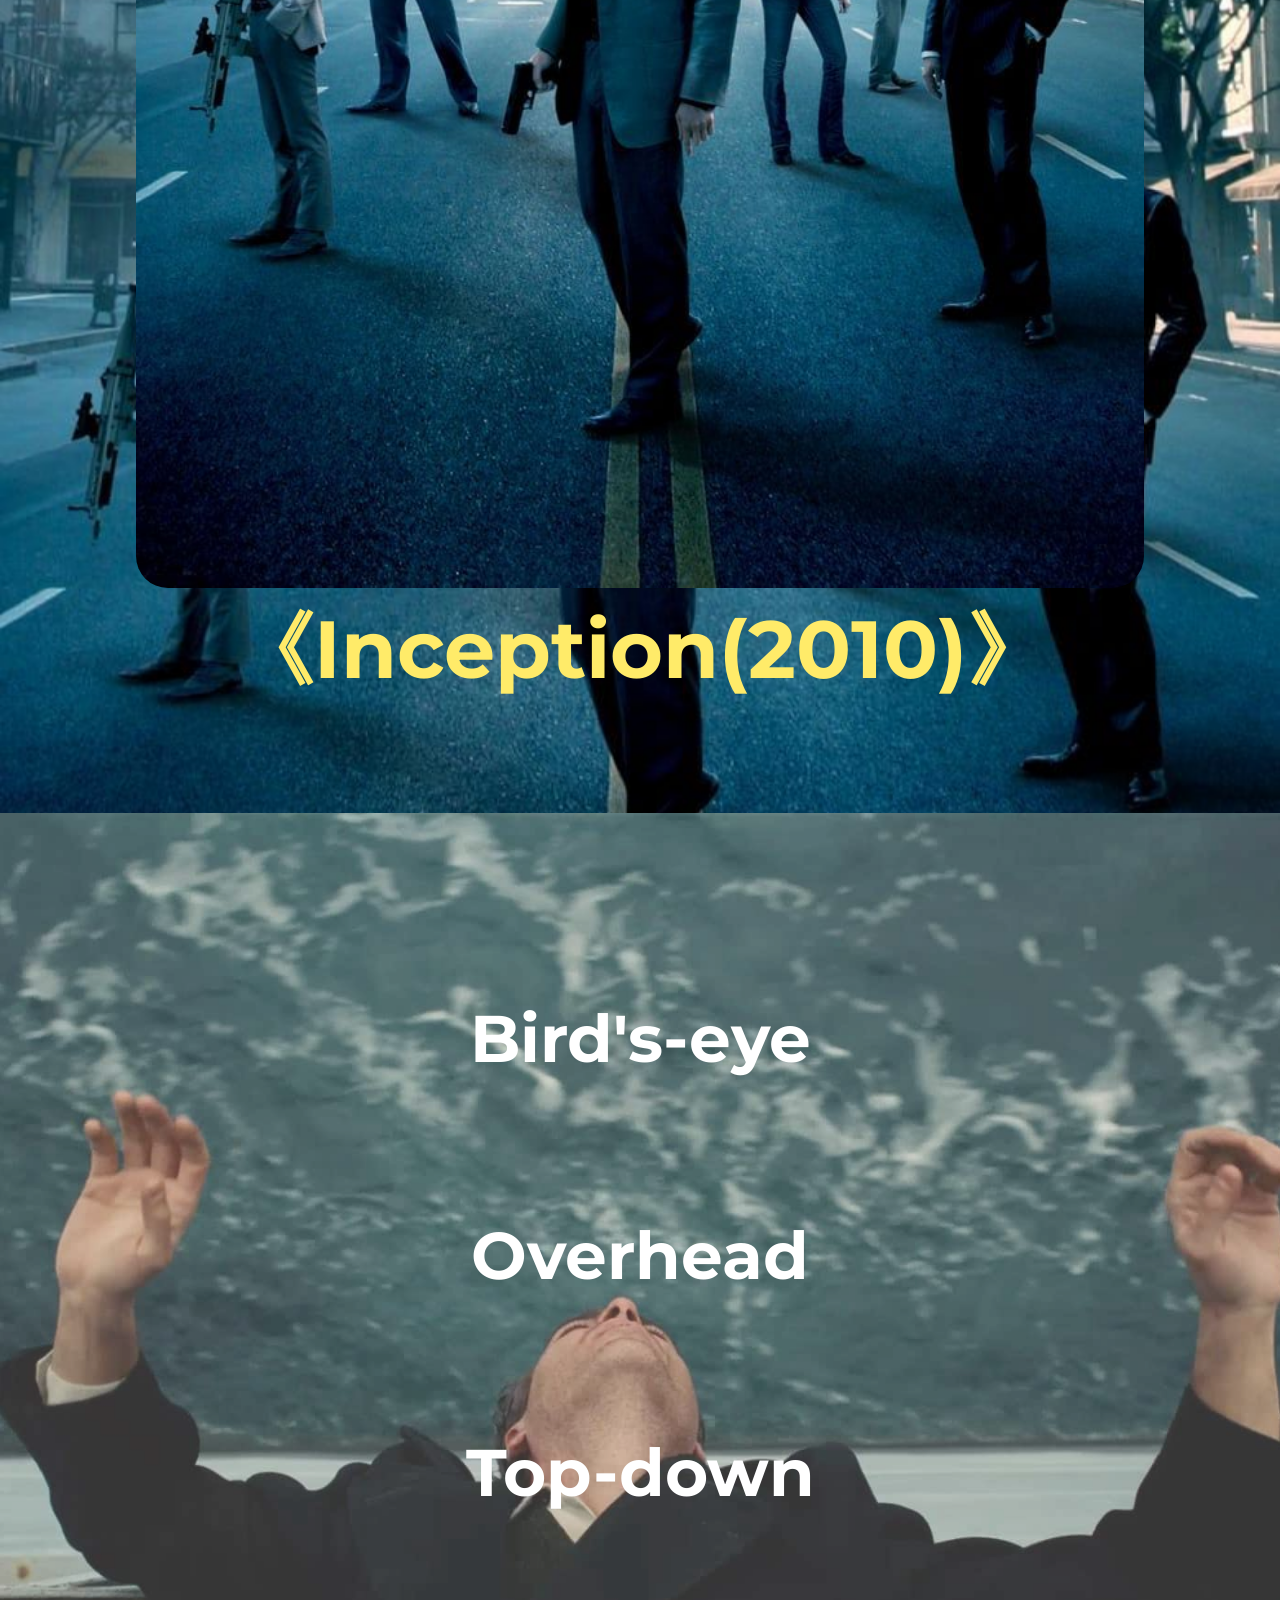
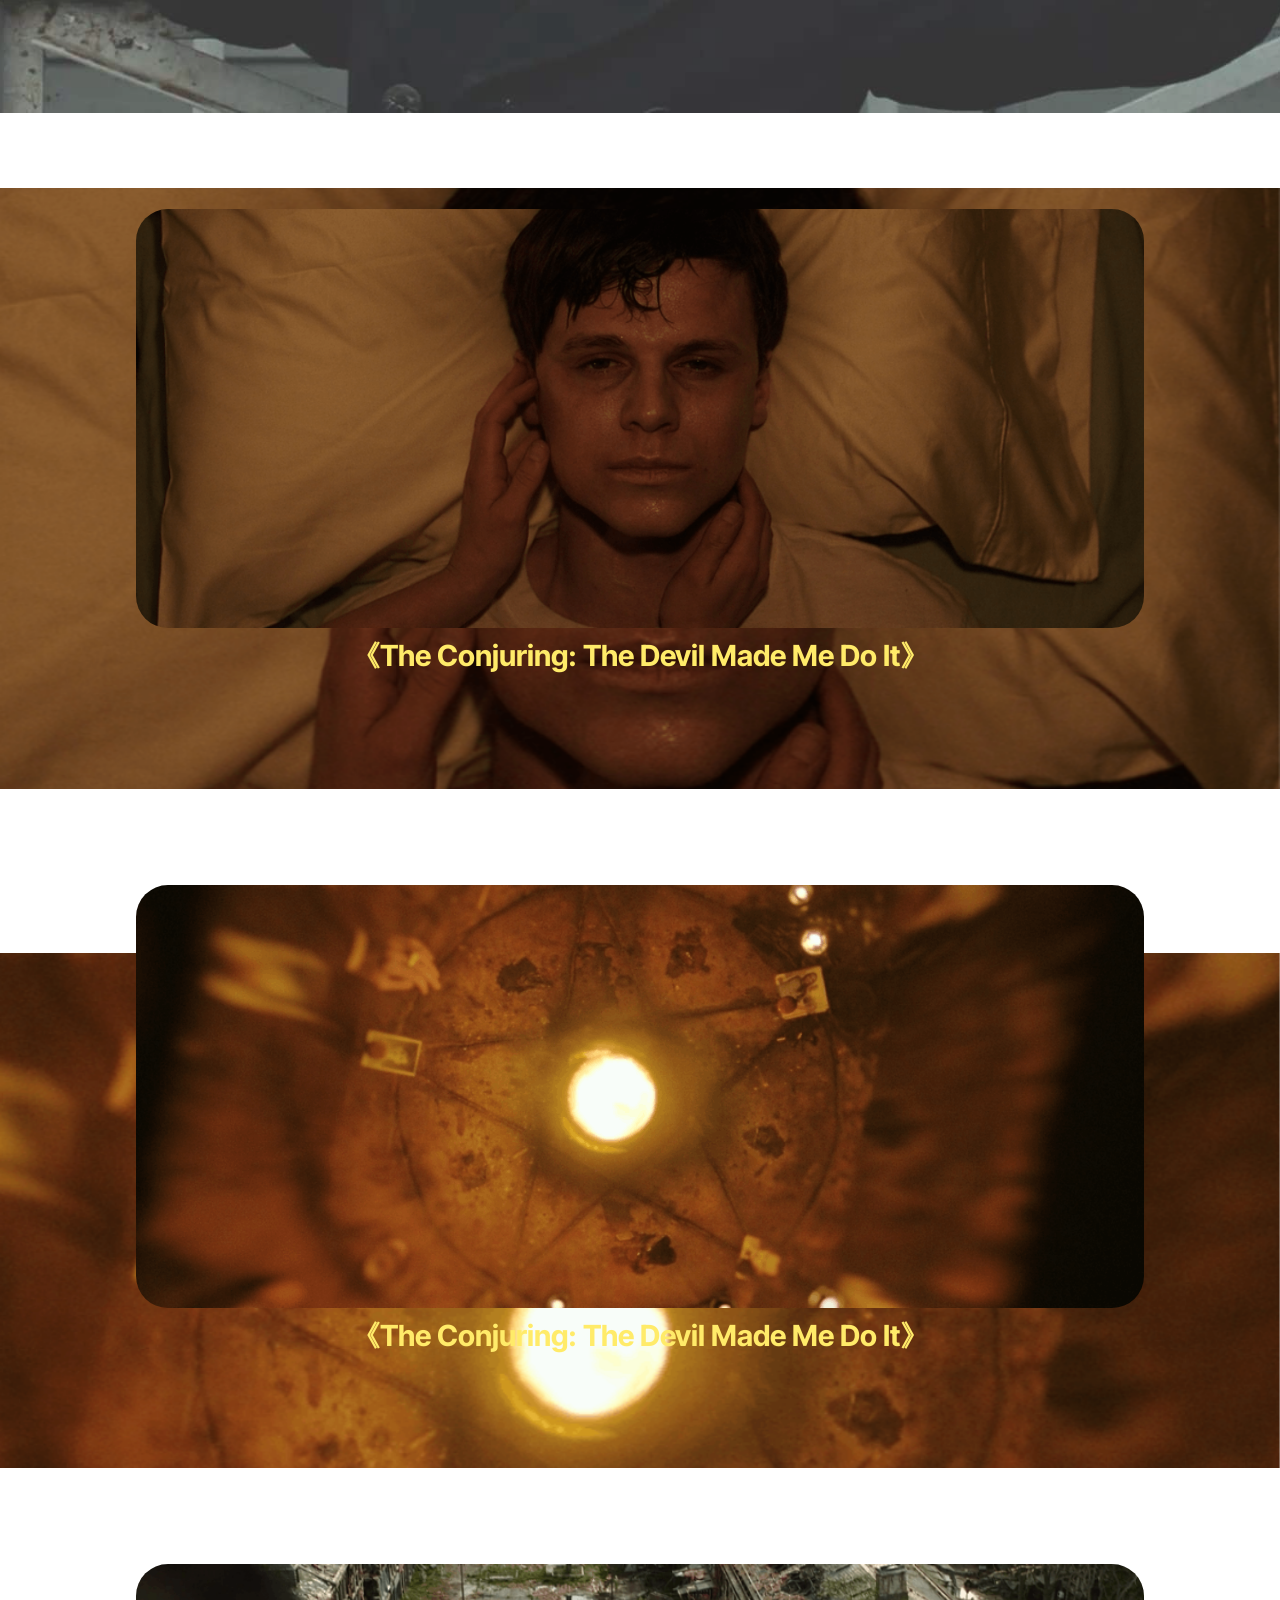
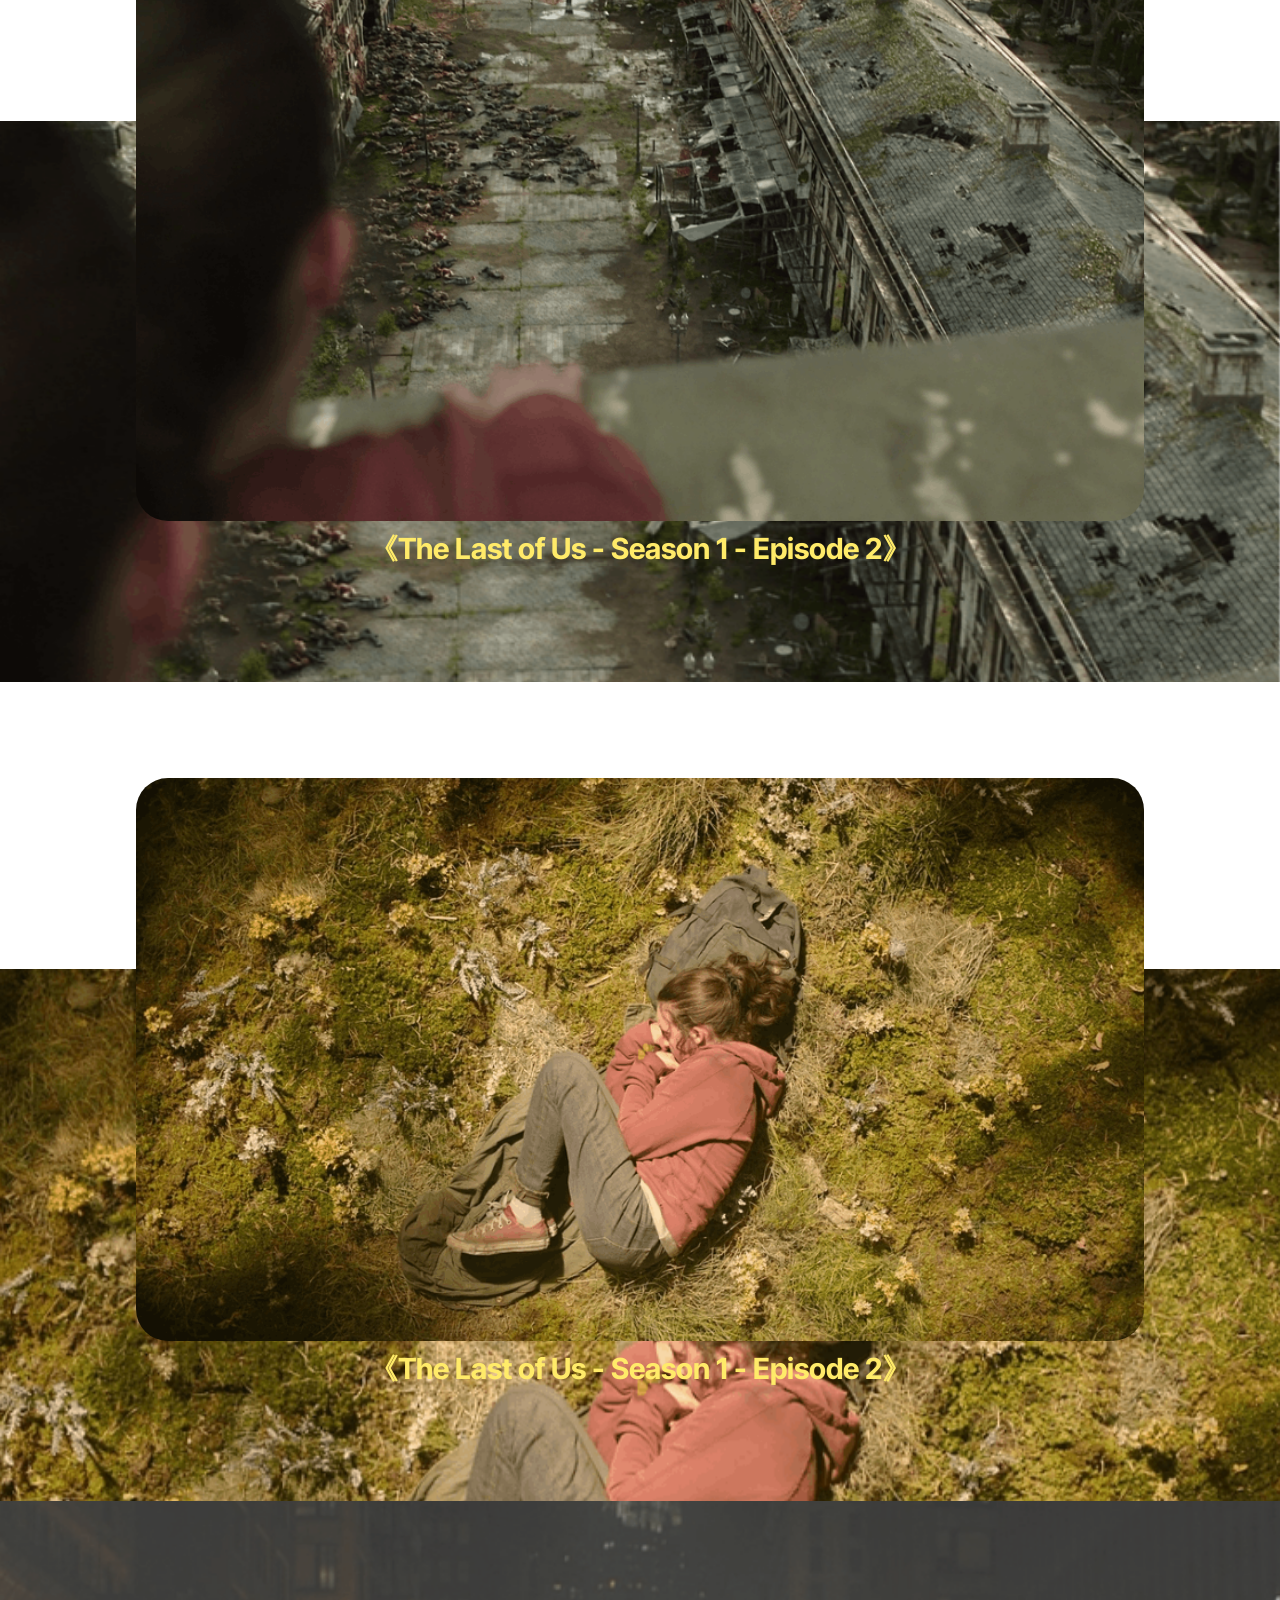
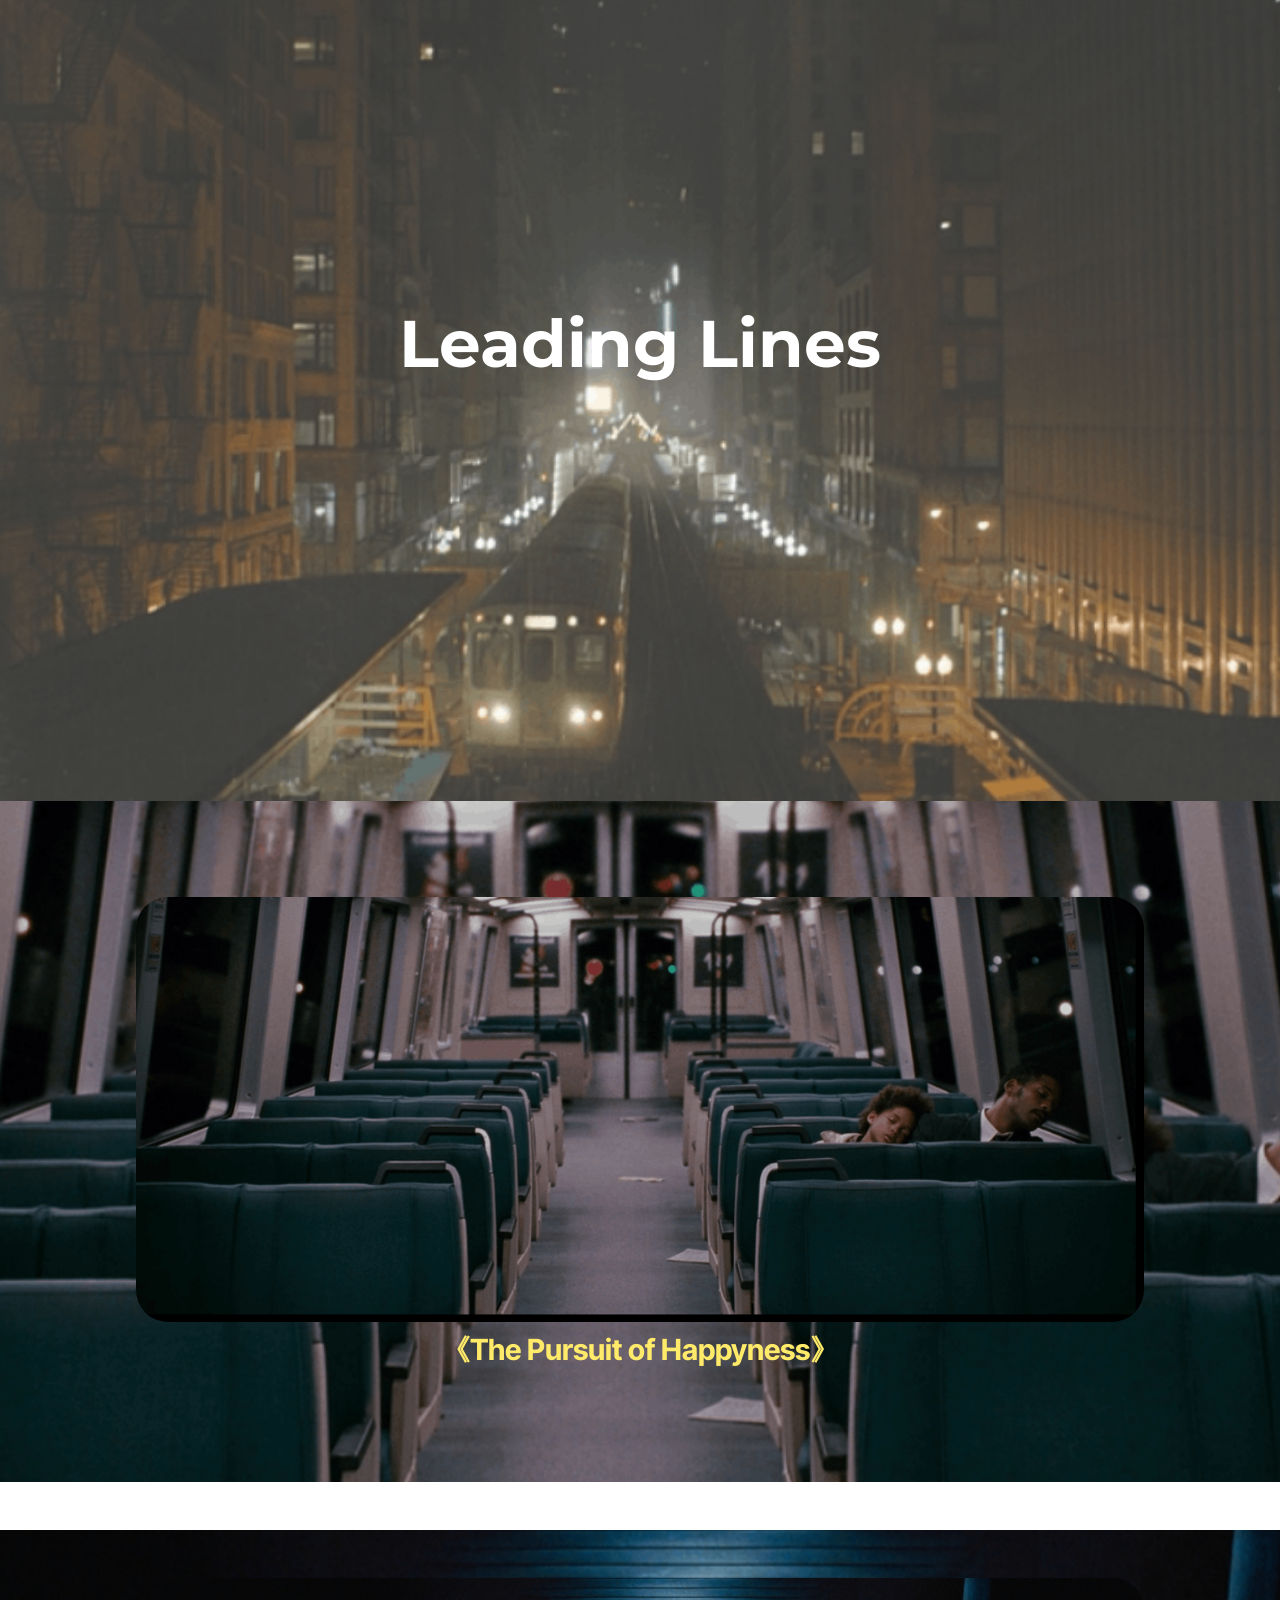
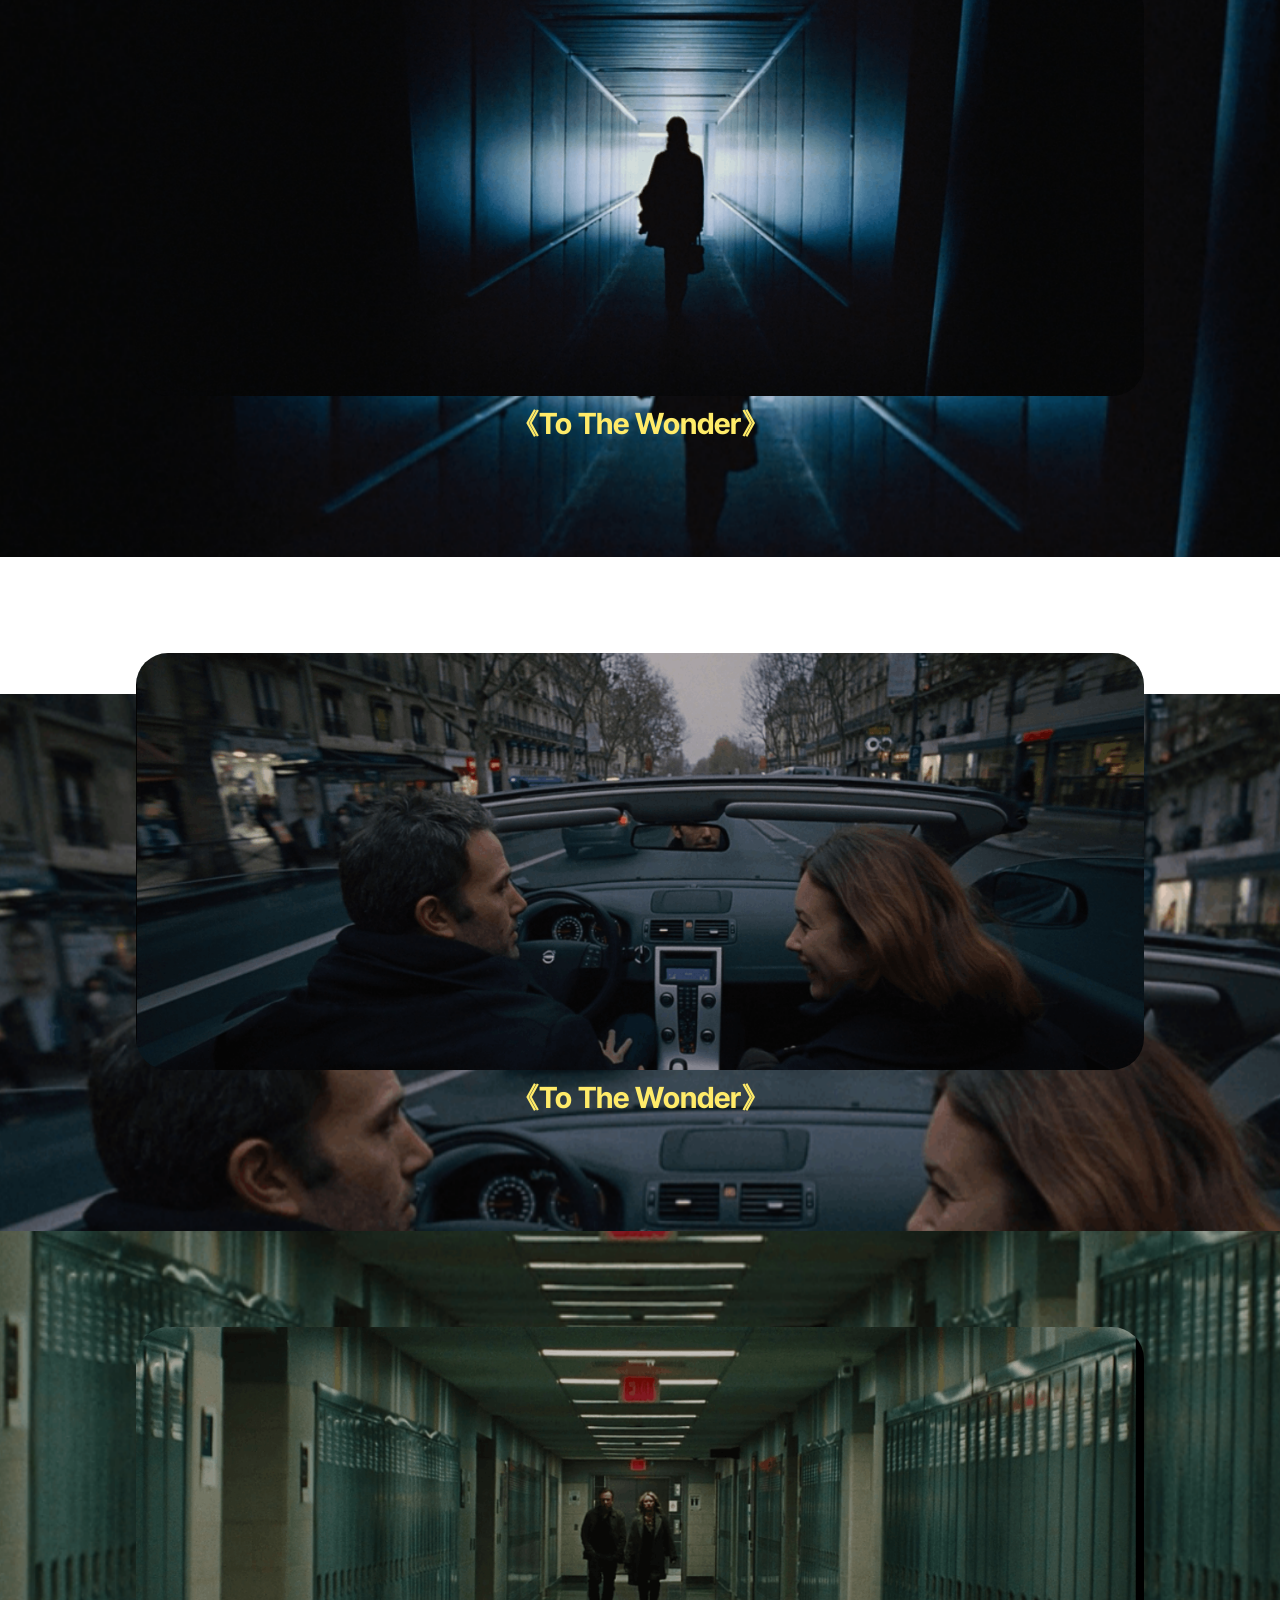
==== commit eb7d3ea9: "create github pages" ====
--- a/page1.html
+++ b/page1.html
@@ -10,7 +10,7 @@
   <meta name="description" content="">
   
   
-  <title>Page 1</title>
+  <title>Assignment 2.0</title>
   <link rel="stylesheet" href="assets/bootstrap/css/bootstrap.min.css">
   <link rel="stylesheet" href="assets/parallax/jarallax.css">
   <link rel="stylesheet" href="assets/animatecss/animate.css">
@@ -20,7 +20,7 @@
   <noscript><link rel="stylesheet" href="https://fonts.googleapis.com/css?family=Montserrat:100,200,300,400,500,600,700,800,900,100i,200i,300i,400i,500i,600i,700i,800i,900i&display=swap"></noscript>
   <link rel="preload" href="https://fonts.googleapis.com/css?family=Inter+Tight:100,200,300,400,500,600,700,800,900,100i,200i,300i,400i,500i,600i,700i,800i,900i&display=swap" as="style" onload="this.onload=null;this.rel='stylesheet'">
   <noscript><link rel="stylesheet" href="https://fonts.googleapis.com/css?family=Inter+Tight:100,200,300,400,500,600,700,800,900,100i,200i,300i,400i,500i,600i,700i,800i,900i&display=swap"></noscript>
-  <link rel="preload" as="style" href="assets/mobirise/css/mbr-additional.css?v=jCcD31"><link rel="stylesheet" href="assets/mobirise/css/mbr-additional.css?v=jCcD31" type="text/css">
+  <link rel="preload" as="style" href="assets/mobirise/css/mbr-additional.css?v=M1zuA4"><link rel="stylesheet" href="assets/mobirise/css/mbr-additional.css?v=M1zuA4" type="text/css">
 
   
   
@@ -28,20 +28,20 @@
 </head>
 <body>
   
-  <section data-bs-version="5.1" class="video2 cid-vgaA0ZHvJl" id="video2-20">
-    
-    
-    
+  <section data-bs-version="5.1" class="header5 cid-vgjtJi9KSv mbr-fullscreen" id="header5-2j">
+
+    
+
+    
+    
+
     <div class="container">
-        <div class="mbr-section-head">
-            <h4 class="mbr-section-title mbr-fonts-style mb-0 display-2"><strong>Assignment 2.0</strong></h4>
-            <h5 class="mbr-section-subtitle mbr-fonts-style mb-0 mt-2 display-7"></h5>
-        </div>
-        <div class="row justify-content-center mt-4">
-            <div class="col-12 col-md-10 video-block">
-                <div class="video-wrapper"><iframe class="mbr-embedded-video" src="https://www.youtube.com/embed/Y69kGmPeHw0?rel=0&amp;amp;mute=1&amp;showinfo=0&amp;autoplay=1&amp;loop=1&amp;playlist=Y69kGmPeHw0" width="1280" height="720" frameborder="0" allowfullscreen></iframe></div>
-                <p class="mbr-text pt-2 mbr-fonts-style display-4">
-                    Video Description</p>
+        <div class="row justify-content-end">
+            <div class="col-12 col-lg-7">
+                <h1 class="mbr-section-title mbr-fonts-style mbr-white mb-3 display-1"><strong>Assignment 2.0</strong><br><strong>构图在线展示练习</strong></h1>
+                
+                
+                
             </div>
         </div>
     </div>
@@ -74,69 +74,69 @@
     <div class="mbr-overlay" style="opacity: 0; background-color: rgb(255, 255, 255);">
     </div>
 
+    <div class="container-fluid">
+        <div class="row justify-content-center">
+            <div class="col-12 col-lg-10">
+                <div class="image-wrapper">
+                    <img src="assets/images/titanic-2015x3000.jpg" alt="Mobirise Website Builder">
+                    <p class="mbr-description mbr-fonts-style mt-2 align-center display-2"><strong>《Titanic》</strong></p>
+                </div>
+            </div>
+        </div>
+    </div>
+</section>
+
+<section data-bs-version="5.1" class="image3 cid-vgaBX1Ca4m mbr-parallax-background" id="image3-21">
+    
+
+    
+    <div class="mbr-overlay" style="opacity: 0; background-color: rgb(255, 255, 255);">
+    </div>
+
+    <div class="container-fluid">
+        <div class="row justify-content-center">
+            <div class="col-12 col-lg-10">
+                <div class="image-wrapper">
+                    <img src="assets/images/jaws-movie-poster.webp" alt="Mobirise Website Builder">
+                    <p class="mbr-description mbr-fonts-style mt-2 align-center display-2"><strong>《Jaws》</strong></p>
+                </div>
+            </div>
+        </div>
+    </div>
+</section>
+
+<section data-bs-version="5.1" class="image3 cid-vgaBXsrqrD mbr-parallax-background" id="image3-22">
+    
+
+    
+    <div class="mbr-overlay" style="opacity: 0; background-color: rgb(255, 255, 255);">
+    </div>
+
+    <div class="container-fluid">
+        <div class="row justify-content-center">
+            <div class="col-12 col-lg-10">
+                <div class="image-wrapper">
+                    <img src="assets/images/tenet-movie-poster-2136x3165.jpg" alt="Mobirise Website Builder">
+                    <p class="mbr-description mbr-fonts-style mt-2 align-center display-2"><strong>《Tenet》</strong></p>
+                </div>
+            </div>
+        </div>
+    </div>
+</section>
+
+<section data-bs-version="5.1" class="image3 cid-vgaBXSFX3Q mbr-parallax-background" id="image3-23">
+    
+
+    
+    <div class="mbr-overlay" style="opacity: 0; background-color: rgb(255, 255, 255);">
+    </div>
+
     <div class="container">
         <div class="row justify-content-center">
             <div class="col-12 col-lg-10">
                 <div class="image-wrapper">
-                    <img src="assets/images/titanic-2015x3000.jpg" alt="Mobirise Website Builder">
-                    <p class="mbr-description mbr-fonts-style mt-2 align-center display-2">Titanic</p>
-                </div>
-            </div>
-        </div>
-    </div>
-</section>
-
-<section data-bs-version="5.1" class="image3 cid-vgaBX1Ca4m mbr-parallax-background" id="image3-21">
-    
-
-    
-    <div class="mbr-overlay" style="opacity: 0; background-color: rgb(255, 255, 255);">
-    </div>
-
-    <div class="container">
-        <div class="row justify-content-center">
-            <div class="col-12 col-lg-10">
-                <div class="image-wrapper">
-                    <img src="assets/images/jaws-movie-poster.webp" alt="Mobirise Website Builder">
-                    <p class="mbr-description mbr-fonts-style mt-2 align-center display-2">Jaws</p>
-                </div>
-            </div>
-        </div>
-    </div>
-</section>
-
-<section data-bs-version="5.1" class="image3 cid-vgaBXsrqrD mbr-parallax-background" id="image3-22">
-    
-
-    
-    <div class="mbr-overlay" style="opacity: 0; background-color: rgb(255, 255, 255);">
-    </div>
-
-    <div class="container-fluid">
-        <div class="row justify-content-center">
-            <div class="col-12 col-lg-10">
-                <div class="image-wrapper">
-                    <img src="assets/images/tenet-movie-poster-2136x3165.jpg" alt="Mobirise Website Builder">
-                    <p class="mbr-description mbr-fonts-style mt-2 align-center display-2">Tenet</p>
-                </div>
-            </div>
-        </div>
-    </div>
-</section>
-
-<section data-bs-version="5.1" class="image3 cid-vgaBXSFX3Q mbr-parallax-background" id="image3-23">
-    
-
-    
-    <div class="mbr-overlay" style="opacity: 0; background-color: rgb(255, 255, 255);">
-    </div>
-
-    <div class="container">
-        <div class="row justify-content-center">
-            <div class="col-12 col-lg-10">
-                <div class="image-wrapper">
                     <img src="assets/images/inception-780x1170.jpg" alt="Mobirise Website Builder">
-                    <p class="mbr-description mbr-fonts-style mt-2 align-center display-2">Inception(2010)</p>
+                    <p class="mbr-description mbr-fonts-style mt-2 align-center display-2"><strong>《Inception(2010)》</strong></p>
                 </div>
             </div>
         </div>
@@ -163,76 +163,76 @@
     </div>
 </section>
 
-<section data-bs-version="5.1" class="image3 cid-vgaBYjiIMc" id="image3-24">
-    
-
-    
-    
-
-    <div class="container">
-        <div class="row justify-content-center">
-            <div class="col-12 col-lg-10">
-                <div class="image-wrapper">
-                    <img src="assets/images/6.jpg" alt="Mobirise Website Builder">
-                    <p class="mbr-description mbr-fonts-style mt-2 align-center display-4">
-                        Image Description</p>
-                </div>
-            </div>
-        </div>
-    </div>
-</section>
-
-<section data-bs-version="5.1" class="image3 cid-vgaBYN4aRq" id="image3-25">
-    
-
-    
-    
-
-    <div class="container">
-        <div class="row justify-content-center">
-            <div class="col-12 col-lg-10">
-                <div class="image-wrapper">
-                    <img src="assets/images/6.jpg" alt="Mobirise Website Builder">
-                    <p class="mbr-description mbr-fonts-style mt-2 align-center display-4">
-                        Image Description</p>
-                </div>
-            </div>
-        </div>
-    </div>
-</section>
-
-<section data-bs-version="5.1" class="image3 cid-vgaBZaQxE9" id="image3-26">
-    
-
-    
-    
-
-    <div class="container">
-        <div class="row justify-content-center">
-            <div class="col-12 col-lg-10">
-                <div class="image-wrapper">
-                    <img src="assets/images/6.jpg" alt="Mobirise Website Builder">
-                    <p class="mbr-description mbr-fonts-style mt-2 align-center display-4">
-                        Image Description</p>
-                </div>
-            </div>
-        </div>
-    </div>
-</section>
-
-<section data-bs-version="5.1" class="image3 cid-vgaBZyUmW3" id="image3-27">
-    
-
-    
-    
-
-    <div class="container">
-        <div class="row justify-content-center">
-            <div class="col-12 col-lg-10">
-                <div class="image-wrapper">
-                    <img src="assets/images/6.jpg" alt="Mobirise Website Builder">
-                    <p class="mbr-description mbr-fonts-style mt-2 align-center display-4">
-                        Image Description</p>
+<section data-bs-version="5.1" class="image3 cid-vgaBYjiIMc mbr-parallax-background" id="image3-24">
+    
+
+    
+    <div class="mbr-overlay" style="opacity: 0; background-color: rgb(255, 255, 255);">
+    </div>
+
+    <div class="container-fluid">
+        <div class="row justify-content-center">
+            <div class="col-12 col-lg-10">
+                <div class="image-wrapper">
+                    <img src="assets/images/bird20the20conjuring-1186x493.png" alt="Mobirise Website Builder">
+                    <p class="mbr-description mbr-fonts-style mt-2 align-center display-4"><strong>《The Conjuring: The Devil Made Me Do It》</strong></p>
+                </div>
+            </div>
+        </div>
+    </div>
+</section>
+
+<section data-bs-version="5.1" class="image3 cid-vgaBYN4aRq mbr-parallax-background" id="image3-25">
+    
+
+    
+    <div class="mbr-overlay" style="opacity: 0; background-color: rgb(255, 255, 255);">
+    </div>
+
+    <div class="container-fluid">
+        <div class="row justify-content-center">
+            <div class="col-12 col-lg-10">
+                <div class="image-wrapper">
+                    <img src="assets/images/the20conjuring20the20devil20made20me20do20it-1179x494.png" alt="Mobirise Website Builder">
+                    <p class="mbr-description mbr-fonts-style mt-2 align-center display-4"><strong>《The Conjuring: The Devil Made Me Do It》</strong></p>
+                </div>
+            </div>
+        </div>
+    </div>
+</section>
+
+<section data-bs-version="5.1" class="image3 cid-vgaBZaQxE9 mbr-parallax-background" id="image3-26">
+    
+
+    
+    <div class="mbr-overlay" style="opacity: 0; background-color: rgb(255, 255, 255);">
+    </div>
+
+    <div class="container-fluid">
+        <div class="row justify-content-center">
+            <div class="col-12 col-lg-10">
+                <div class="image-wrapper">
+                    <img src="assets/images/bird20the20last-880x486.png" alt="Mobirise Website Builder">
+                    <p class="mbr-description mbr-fonts-style mt-2 align-center display-4"><strong>《The Last of Us - Season 1 - Episode 2》</strong></p>
+                </div>
+            </div>
+        </div>
+    </div>
+</section>
+
+<section data-bs-version="5.1" class="image3 cid-vgaBZyUmW3 mbr-parallax-background" id="image3-27">
+    
+
+    
+    <div class="mbr-overlay" style="opacity: 0; background-color: rgb(255, 255, 255);">
+    </div>
+
+    <div class="container-fluid">
+        <div class="row justify-content-center">
+            <div class="col-12 col-lg-10">
+                <div class="image-wrapper">
+                    <img src="assets/images/the20last20of20us20-20season20120-20episode202-881x492.png" alt="Mobirise Website Builder">
+                    <p class="mbr-description mbr-fonts-style mt-2 align-center display-4"><strong>《The Last of Us - Season 1 - Episode 2》</strong></p>
                 </div>
             </div>
         </div>
@@ -249,107 +249,86 @@
     <div class="align-center container">
         <div class="row justify-content-center">
             <div class="col-12 col-lg-10">
-                <h1 class="mbr-section-title mbr-fonts-style mb-3 display-1"><strong>Attractive landing pages</strong></h1>
-                
-                <p class="mbr-text mbr-fonts-style mb-3 display-7">
-                    Mobirise is a free offline app for Windows and Mac to easily create small/medium websites, landing
-                    pages, portfolios. 3500+ beautiful website blocks, templates and themes help you to start easily.
-                </p>
-                
-                <div class="social-row display-7 mt-5">
-                    <div class="soc-item">
-                        <a href="https://twitter.com/mobirise" target="_blank">
-                            <span class="mbr-iconfont socicon socicon-facebook"></span>
-                        </a>
-                    </div>
-                    <div class="soc-item">
-                        <a href="https://twitter.com/mobirise" target="_blank">
-                            <span class="mbr-iconfont socicon socicon-twitter"></span>
-                        </a>
-                    </div>
-                    <div class="soc-item">
-                        <a href="https://twitter.com/mobirise" target="_blank">
-                            <span class="mbr-iconfont socicon socicon-instagram"></span>
-                        </a>
-                    </div>
-                    
-                    
-                </div>
-            </div>
-        </div>
-    </div>
-</section>
-
-<section data-bs-version="5.1" class="image3 cid-vgaBZYtXot" id="image3-28">
-    
-
-    
-    
-
-    <div class="container">
-        <div class="row justify-content-center">
-            <div class="col-12 col-lg-10">
-                <div class="image-wrapper">
-                    <img src="assets/images/6.jpg" alt="Mobirise Website Builder">
-                    <p class="mbr-description mbr-fonts-style mt-2 align-center display-4">
-                        Image Description</p>
-                </div>
-            </div>
-        </div>
-    </div>
-</section>
-
-<section data-bs-version="5.1" class="image3 cid-vgaC0swgVE" id="image3-29">
-    
-
-    
-    
-
-    <div class="container">
-        <div class="row justify-content-center">
-            <div class="col-12 col-lg-10">
-                <div class="image-wrapper">
-                    <img src="assets/images/6.jpg" alt="Mobirise Website Builder">
-                    <p class="mbr-description mbr-fonts-style mt-2 align-center display-4">
-                        Image Description</p>
-                </div>
-            </div>
-        </div>
-    </div>
-</section>
-
-<section data-bs-version="5.1" class="image3 cid-vgaC0SeAe5" id="image3-2a">
-    
-
-    
-    
-
-    <div class="container">
-        <div class="row justify-content-center">
-            <div class="col-12 col-lg-10">
-                <div class="image-wrapper">
-                    <img src="assets/images/6.jpg" alt="Mobirise Website Builder">
-                    <p class="mbr-description mbr-fonts-style mt-2 align-center display-4">
-                        Image Description</p>
-                </div>
-            </div>
-        </div>
-    </div>
-</section>
-
-<section data-bs-version="5.1" class="image3 cid-vgaC1cM9HU" id="image3-2b">
-    
-
-    
-    
-
-    <div class="container">
-        <div class="row justify-content-center">
-            <div class="col-12 col-lg-10">
-                <div class="image-wrapper">
-                    <img src="assets/images/6.jpg" alt="Mobirise Website Builder">
-                    <p class="mbr-description mbr-fonts-style mt-2 align-center display-4">
-                        Image Description</p>
+                <h1 class="mbr-section-title mbr-fonts-style mb-3 display-1"><strong>Leading Lines</strong></h1>
+                
+                
+                
+                
+            </div>
+        </div>
+    </div>
+</section>
+
+<section data-bs-version="5.1" class="image3 cid-vgaBZYtXot mbr-parallax-background" id="image3-28">
+    
+
+    
+    <div class="mbr-overlay" style="opacity: 0; background-color: rgb(255, 255, 255);">
+    </div>
+
+    <div class="container-fluid">
+        <div class="row justify-content-center">
+            <div class="col-12 col-lg-10">
+                <div class="image-wrapper">
+                    <img src="assets/images/the20pursuit20of20happyness-1202x506.png" alt="Mobirise Website Builder">
+                    <p class="mbr-description mbr-fonts-style mt-2 align-center display-4"><strong>《The Pursuit of Happyness》</strong></p>
+                </div>
+            </div>
+        </div>
+    </div>
+</section>
+
+<section data-bs-version="5.1" class="image3 cid-vgaC0swgVE mbr-parallax-background" id="image3-29">
+    
+
+    
+    <div class="mbr-overlay" style="opacity: 0; background-color: rgb(255, 255, 255);">
+    </div>
+
+    <div class="container-fluid">
+        <div class="row justify-content-center">
+            <div class="col-12 col-lg-10">
+                <div class="image-wrapper">
+                    <img src="assets/images/to20the20wonder202-1157x480.png" alt="Mobirise Website Builder">
+                    <p class="mbr-description mbr-fonts-style mt-2 align-center display-4"><strong>《To The Wonder》</strong></p>
+                </div>
+            </div>
+        </div>
+    </div>
+</section>
+
+<section data-bs-version="5.1" class="image3 cid-vgaC0SeAe5 mbr-parallax-background" id="image3-2a">
+    
+
+    
+    <div class="mbr-overlay" style="opacity: 0; background-color: rgb(255, 255, 255);">
+    </div>
+
+    <div class="container-fluid">
+        <div class="row justify-content-center">
+            <div class="col-12 col-lg-10">
+                <div class="image-wrapper">
+                    <img src="assets/images/to20the20wonder-1175x486.png" alt="Mobirise Website Builder">
+                    <p class="mbr-description mbr-fonts-style mt-2 align-center display-4"><strong>《To The Wonder》</strong></p>
+                </div>
+            </div>
+        </div>
+    </div>
+</section>
+
+<section data-bs-version="5.1" class="image3 cid-vgaC1cM9HU mbr-parallax-background" id="image3-2b">
+    
+
+    
+    <div class="mbr-overlay" style="opacity: 0; background-color: rgb(255, 255, 255);">
+    </div>
+
+    <div class="container-fluid">
+        <div class="row justify-content-center">
+            <div class="col-12 col-lg-10">
+                <div class="image-wrapper">
+                    <img src="assets/images/luce-1210x485.png" alt="Mobirise Website Builder">
+                    <p class="mbr-description mbr-fonts-style mt-2 align-center display-4"><strong>《Luce》</strong></p>
                 </div>
             </div>
         </div>
@@ -366,112 +345,91 @@
     <div class="align-center container">
         <div class="row justify-content-center">
             <div class="col-12 col-lg-10">
-                <h1 class="mbr-section-title mbr-fonts-style mb-3 display-1"><strong>Attractive landing pages</strong></h1>
-                
-                <p class="mbr-text mbr-fonts-style mb-3 display-7">
-                    Mobirise is a free offline app for Windows and Mac to easily create small/medium websites, landing
-                    pages, portfolios. 3500+ beautiful website blocks, templates and themes help you to start easily.
-                </p>
-                
-                <div class="social-row display-7 mt-5">
-                    <div class="soc-item">
-                        <a href="https://twitter.com/mobirise" target="_blank">
-                            <span class="mbr-iconfont socicon socicon-facebook"></span>
-                        </a>
-                    </div>
-                    <div class="soc-item">
-                        <a href="https://twitter.com/mobirise" target="_blank">
-                            <span class="mbr-iconfont socicon socicon-twitter"></span>
-                        </a>
-                    </div>
-                    <div class="soc-item">
-                        <a href="https://twitter.com/mobirise" target="_blank">
-                            <span class="mbr-iconfont socicon socicon-instagram"></span>
-                        </a>
-                    </div>
-                    
-                    
-                </div>
-            </div>
-        </div>
-    </div>
-</section>
-
-<section data-bs-version="5.1" class="image3 cid-vgaC1Df7At" id="image3-2c">
-    
-
-    
-    
-
-    <div class="container">
-        <div class="row justify-content-center">
-            <div class="col-12 col-lg-10">
-                <div class="image-wrapper">
-                    <img src="assets/images/6.jpg" alt="Mobirise Website Builder">
-                    <p class="mbr-description mbr-fonts-style mt-2 align-center display-4">
-                        Image Description</p>
-                </div>
-            </div>
-        </div>
-    </div>
-</section>
-
-<section data-bs-version="5.1" class="image3 cid-vgazVHcsK1" id="image3-1x">
-    
-
-    
-    
-
-    <div class="container">
-        <div class="row justify-content-center">
-            <div class="col-12 col-lg-10">
-                <div class="image-wrapper">
-                    <img src="assets/images/6.jpg" alt="Mobirise Website Builder">
-                    <p class="mbr-description mbr-fonts-style mt-2 align-center display-4">
-                        Image Description</p>
-                </div>
-            </div>
-        </div>
-    </div>
-</section>
-
-<section data-bs-version="5.1" class="image3 cid-vgazWOErai" id="image3-1z">
-    
-
-    
-    
-
-    <div class="container">
-        <div class="row justify-content-center">
-            <div class="col-12 col-lg-10">
-                <div class="image-wrapper">
-                    <img src="assets/images/6.jpg" alt="Mobirise Website Builder">
-                    <p class="mbr-description mbr-fonts-style mt-2 align-center display-4">
-                        Image Description</p>
-                </div>
-            </div>
-        </div>
-    </div>
-</section>
-
-<section data-bs-version="5.1" class="image3 cid-vgazWddkEt" id="image3-1y">
-    
-
-    
-    
-
-    <div class="container">
-        <div class="row justify-content-center">
-            <div class="col-12 col-lg-10">
-                <div class="image-wrapper">
-                    <img src="assets/images/6.jpg" alt="Mobirise Website Builder">
-                    <p class="mbr-description mbr-fonts-style mt-2 align-center display-4">
-                        Image Description</p>
-                </div>
-            </div>
-        </div>
-    </div>
-</section><section class="display-7" style="padding: 0;align-items: center;justify-content: center;flex-wrap: wrap;    align-content: center;display: flex;position: relative;height: 4rem;"><a href="https://mobiri.se/4654924" style="flex: 1 1;height: 4rem;position: absolute;width: 100%;z-index: 1;"><img alt="" style="height: 4rem;" src="[data-uri]"></a><p style="margin: 0;text-align: center;" class="display-7">&#8204;</p><a style="z-index:1" href="https://mobirise.com/builder/ai-website-generator.html">AI Website Generator</a></section><script src="assets/bootstrap/js/bootstrap.bundle.min.js"></script>  <script src="assets/parallax/jarallax.js"></script>  <script src="assets/smoothscroll/smooth-scroll.js"></script>  <script src="assets/ytplayer/index.js"></script>  <script src="assets/playervimeo/vimeo_player.js"></script>  <script src="assets/theme/js/script.js"></script>  
+                <h1 class="mbr-section-title mbr-fonts-style mb-3 display-1"><strong>Low Angle</strong></h1>
+                
+                
+                
+                
+            </div>
+        </div>
+    </div>
+</section>
+
+<section data-bs-version="5.1" class="image3 cid-vgaC1Df7At mbr-parallax-background" id="image3-2c">
+    
+
+    
+    <div class="mbr-overlay" style="opacity: 0; background-color: rgb(255, 255, 255);">
+    </div>
+
+    <div class="container-fluid">
+        <div class="row justify-content-center">
+            <div class="col-12 col-lg-10">
+                <div class="image-wrapper">
+                    <img src="assets/images/the20conjuring202-1169x489.png" alt="Mobirise Website Builder">
+                    <p class="mbr-description mbr-fonts-style mt-2 align-center display-4"><strong>《The Conjuring 2》</strong></p>
+                </div>
+            </div>
+        </div>
+    </div>
+</section>
+
+<section data-bs-version="5.1" class="image3 cid-vgazVHcsK1 mbr-parallax-background" id="image3-1x">
+    
+
+    
+    <div class="mbr-overlay" style="opacity: 0; background-color: rgb(255, 255, 255);">
+    </div>
+
+    <div class="container-fluid">
+        <div class="row justify-content-center">
+            <div class="col-12 col-lg-10">
+                <div class="image-wrapper">
+                    <img src="assets/images/e4bd8ee8a792e5baa620the20last-879x494.png" alt="Mobirise Website Builder">
+                    <p class="mbr-description mbr-fonts-style mt-2 align-center display-4"><strong>《The Last of Us - Season 1 - Episode 2》</strong></p>
+                </div>
+            </div>
+        </div>
+    </div>
+</section>
+
+<section data-bs-version="5.1" class="image3 cid-vgazWOErai mbr-parallax-background" id="image3-1z">
+    
+
+    
+    <div class="mbr-overlay" style="opacity: 0; background-color: rgb(255, 255, 255);">
+    </div>
+
+    <div class="container-fluid">
+        <div class="row justify-content-center">
+            <div class="col-12 col-lg-10">
+                <div class="image-wrapper">
+                    <img src="assets/images/spring20breakers-1194x497.png" alt="Mobirise Website Builder">
+                    <p class="mbr-description mbr-fonts-style mt-2 align-center display-4"><strong>《Spring Breakers》</strong></p>
+                </div>
+            </div>
+        </div>
+    </div>
+</section>
+
+<section data-bs-version="5.1" class="image3 cid-vgazWddkEt mbr-parallax-background" id="image3-1y">
+    
+
+    
+    <div class="mbr-overlay" style="opacity: 0; background-color: rgb(255, 255, 255);">
+    </div>
+
+    <div class="container-fluid">
+        <div class="row justify-content-center">
+            <div class="col-12 col-lg-10">
+                <div class="image-wrapper">
+                    <img src="assets/images/peaky20blinders20-20season20120-20episode201-920x492.png" alt="Mobirise Website Builder">
+                    <p class="mbr-description mbr-fonts-style mt-2 align-center display-4"><strong>《Peaky Blinders - Season 1 - Episode 1》</strong></p>
+                </div>
+            </div>
+        </div>
+    </div>
+</section><section class="display-7" style="padding: 0;align-items: center;justify-content: center;flex-wrap: wrap;    align-content: center;display: flex;position: relative;height: 4rem;"><a href="https://mobiri.se/4654924" style="flex: 1 1;height: 4rem;position: absolute;width: 100%;z-index: 1;"><img alt="" style="height: 4rem;" src="[data-uri]"></a><p style="margin: 0;text-align: center;" class="display-7">&#8204;</p><a style="z-index:1" href="https://mobirise.com/builder/ai-website-generator.html">AI Website Generator</a></section><script src="assets/bootstrap/js/bootstrap.bundle.min.js"></script>  <script src="assets/parallax/jarallax.js"></script>  <script src="assets/smoothscroll/smooth-scroll.js"></script>  <script src="assets/ytplayer/index.js"></script>  <script src="assets/theme/js/script.js"></script>  
   
   
   <input name="animation" type="hidden">
--- a/assets/mobirise/css/mbr-additional.css
+++ b/assets/mobirise/css/mbr-additional.css
@@ -1164,33 +1164,24 @@
   line-height: 55px;
   padding: .6rem;
 }
-.cid-vgaA0ZHvJl {
-  padding-top: 6rem;
-  padding-bottom: 6rem;
-  background-color: #000000;
-}
-.cid-vgaA0ZHvJl .mbr-fallback-image.disabled {
-  display: none;
-}
-.cid-vgaA0ZHvJl .mbr-fallback-image {
-  display: block;
-  background-size: cover;
-  background-position: center center;
-  width: 100%;
-  height: 100%;
-  position: absolute;
-  top: 0;
-}
-.cid-vgaA0ZHvJl .video-wrapper iframe {
-  width: 100%;
-}
-.cid-vgaA0ZHvJl .mbr-section-title,
-.cid-vgaA0ZHvJl .mbr-section-subtitle,
-.cid-vgaA0ZHvJl .mbr-text {
+.cid-vgjtJi9KSv {
+  background-image: url("../../../assets/images/whatsapp20image202026-04-1020at2012.45.0220am-1280x853.jpg");
+}
+.cid-vgjtJi9KSv .mbr-fallback-image.disabled {
+  display: none;
+}
+.cid-vgjtJi9KSv .mbr-fallback-image {
+  display: block;
+  background-size: cover;
+  background-position: center center;
+  width: 100%;
+  height: 100%;
+  position: absolute;
+  top: 0;
+}
+.cid-vgjtJi9KSv .mbr-section-title {
+  color: #ffeb69;
   text-align: center;
-}
-.cid-vgaA0ZHvJl .mbr-section-title {
-  color: #ffffff;
 }
 .cid-vgaC9SscTf {
   background-image: url("../../../assets/images/l-intro-1641563204-1600x898.jpg");
@@ -1352,6 +1343,7 @@
 }
 .cid-vgaBXSFX3Q .mbr-description {
   color: #ffeb69;
+  text-align: center;
 }
 .cid-vgaCblmHDg {
   background-image: url("../../../assets/images/60113575fb8db7001cbd2e8d-1934x972.jpg");
@@ -1392,7 +1384,7 @@
 .cid-vgaBYjiIMc {
   padding-top: 6rem;
   padding-bottom: 6rem;
-  background-color: #ffffff;
+  background-image: url("../../../assets/images/bird20the20conjuring-1186x493.png");
 }
 .cid-vgaBYjiIMc .mbr-fallback-image.disabled {
   display: none;
@@ -1417,10 +1409,13 @@
 .cid-vgaBYjiIMc img {
   width: 100%;
 }
+.cid-vgaBYjiIMc .mbr-description {
+  color: #ffeb69;
+}
 .cid-vgaBYN4aRq {
   padding-top: 6rem;
   padding-bottom: 6rem;
-  background-color: #ffffff;
+  background-image: url("../../../assets/images/the20conjuring20the20devil20made20me20do20it-1179x494.png");
 }
 .cid-vgaBYN4aRq .mbr-fallback-image.disabled {
   display: none;
@@ -1445,10 +1440,13 @@
 .cid-vgaBYN4aRq img {
   width: 100%;
 }
+.cid-vgaBYN4aRq .mbr-description {
+  color: #ffeb69;
+}
 .cid-vgaBZaQxE9 {
   padding-top: 6rem;
   padding-bottom: 6rem;
-  background-color: #ffffff;
+  background-image: url("../../../assets/images/bird20the20last-880x486.png");
 }
 .cid-vgaBZaQxE9 .mbr-fallback-image.disabled {
   display: none;
@@ -1473,10 +1471,13 @@
 .cid-vgaBZaQxE9 img {
   width: 100%;
 }
+.cid-vgaBZaQxE9 .mbr-description {
+  color: #ffeb69;
+}
 .cid-vgaBZyUmW3 {
   padding-top: 6rem;
   padding-bottom: 6rem;
-  background-color: #ffffff;
+  background-image: url("../../../assets/images/the20last20of20us20-20season20120-20episode202-881x492.png");
 }
 .cid-vgaBZyUmW3 .mbr-fallback-image.disabled {
   display: none;
@@ -1501,8 +1502,11 @@
 .cid-vgaBZyUmW3 img {
   width: 100%;
 }
+.cid-vgaBZyUmW3 .mbr-description {
+  color: #ffeb69;
+}
 .cid-vgaCcCOApu {
-  background-image: url("../../../assets/images/background15.jpg");
+  background-image: url("../../../assets/images/the20batman-1193x496.png");
 }
 .cid-vgaCcCOApu .mbr-fallback-image.disabled {
   display: none;
@@ -1534,10 +1538,13 @@
   background-color: #232323;
   color: #ffffff;
 }
+.cid-vgaCcCOApu .mbr-section-title {
+  color: #ffffff;
+}
 .cid-vgaBZYtXot {
   padding-top: 6rem;
   padding-bottom: 6rem;
-  background-color: #ffffff;
+  background-image: url("../../../assets/images/the20pursuit20of20happyness-1202x506.png");
 }
 .cid-vgaBZYtXot .mbr-fallback-image.disabled {
   display: none;
@@ -1562,10 +1569,13 @@
 .cid-vgaBZYtXot img {
   width: 100%;
 }
+.cid-vgaBZYtXot .mbr-description {
+  color: #ffeb69;
+}
 .cid-vgaC0swgVE {
   padding-top: 6rem;
   padding-bottom: 6rem;
-  background-color: #ffffff;
+  background-image: url("../../../assets/images/to20the20wonder202-1157x480.png");
 }
 .cid-vgaC0swgVE .mbr-fallback-image.disabled {
   display: none;
@@ -1590,10 +1600,13 @@
 .cid-vgaC0swgVE img {
   width: 100%;
 }
+.cid-vgaC0swgVE .mbr-description {
+  color: #ffeb69;
+}
 .cid-vgaC0SeAe5 {
   padding-top: 6rem;
   padding-bottom: 6rem;
-  background-color: #ffffff;
+  background-image: url("../../../assets/images/to20the20wonder-1175x486.png");
 }
 .cid-vgaC0SeAe5 .mbr-fallback-image.disabled {
   display: none;
@@ -1618,10 +1631,13 @@
 .cid-vgaC0SeAe5 img {
   width: 100%;
 }
+.cid-vgaC0SeAe5 .mbr-description {
+  color: #ffeb69;
+}
 .cid-vgaC1cM9HU {
   padding-top: 6rem;
   padding-bottom: 6rem;
-  background-color: #ffffff;
+  background-image: url("../../../assets/images/luce-1210x485.png");
 }
 .cid-vgaC1cM9HU .mbr-fallback-image.disabled {
   display: none;
@@ -1646,8 +1662,11 @@
 .cid-vgaC1cM9HU img {
   width: 100%;
 }
+.cid-vgaC1cM9HU .mbr-description {
+  color: #ffeb69;
+}
 .cid-vgaCdB9AT2 {
-  background-image: url("../../../assets/images/background15.jpg");
+  background-image: url("../../../assets/images/interstellar-1181x491.png");
 }
 .cid-vgaCdB9AT2 .mbr-fallback-image.disabled {
   display: none;
@@ -1679,10 +1698,13 @@
   background-color: #232323;
   color: #ffffff;
 }
+.cid-vgaCdB9AT2 .mbr-section-title {
+  color: #ffffff;
+}
 .cid-vgaC1Df7At {
   padding-top: 6rem;
   padding-bottom: 6rem;
-  background-color: #ffffff;
+  background-image: url("../../../assets/images/the20conjuring202-1169x489.png");
 }
 .cid-vgaC1Df7At .mbr-fallback-image.disabled {
   display: none;
@@ -1707,10 +1729,13 @@
 .cid-vgaC1Df7At img {
   width: 100%;
 }
+.cid-vgaC1Df7At .mbr-description {
+  color: #ffeb69;
+}
 .cid-vgazVHcsK1 {
   padding-top: 6rem;
   padding-bottom: 6rem;
-  background-color: #ffffff;
+  background-image: url("../../../assets/images/e4bd8ee8a792e5baa620the20last-879x494.png");
 }
 .cid-vgazVHcsK1 .mbr-fallback-image.disabled {
   display: none;
@@ -1735,10 +1760,13 @@
 .cid-vgazVHcsK1 img {
   width: 100%;
 }
+.cid-vgazVHcsK1 .mbr-description {
+  color: #ffeb69;
+}
 .cid-vgazWOErai {
   padding-top: 6rem;
   padding-bottom: 6rem;
-  background-color: #ffffff;
+  background-image: url("../../../assets/images/spring20breakers-1194x497.png");
 }
 .cid-vgazWOErai .mbr-fallback-image.disabled {
   display: none;
@@ -1763,10 +1791,13 @@
 .cid-vgazWOErai img {
   width: 100%;
 }
+.cid-vgazWOErai .mbr-description {
+  color: #ffeb69;
+}
 .cid-vgazWddkEt {
   padding-top: 6rem;
   padding-bottom: 6rem;
-  background-color: #ffffff;
+  background-image: url("../../../assets/images/peaky20blinders20-20season20120-20episode201-920x492.png");
 }
 .cid-vgazWddkEt .mbr-fallback-image.disabled {
   display: none;
@@ -1791,3 +1822,6 @@
 .cid-vgazWddkEt img {
   width: 100%;
 }
+.cid-vgazWddkEt .mbr-description {
+  color: #ffeb69;
+}
--- a/assets/mobirise/css/mbr-additional.css
+++ b/assets/mobirise/css/mbr-additional.css
@@ -1164,33 +1164,24 @@
   line-height: 55px;
   padding: .6rem;
 }
-.cid-vgaA0ZHvJl {
-  padding-top: 6rem;
-  padding-bottom: 6rem;
-  background-color: #000000;
-}
-.cid-vgaA0ZHvJl .mbr-fallback-image.disabled {
-  display: none;
-}
-.cid-vgaA0ZHvJl .mbr-fallback-image {
-  display: block;
-  background-size: cover;
-  background-position: center center;
-  width: 100%;
-  height: 100%;
-  position: absolute;
-  top: 0;
-}
-.cid-vgaA0ZHvJl .video-wrapper iframe {
-  width: 100%;
-}
-.cid-vgaA0ZHvJl .mbr-section-title,
-.cid-vgaA0ZHvJl .mbr-section-subtitle,
-.cid-vgaA0ZHvJl .mbr-text {
+.cid-vgjtJi9KSv {
+  background-image: url("../../../assets/images/whatsapp20image202026-04-1020at2012.45.0220am-1280x853.jpg");
+}
+.cid-vgjtJi9KSv .mbr-fallback-image.disabled {
+  display: none;
+}
+.cid-vgjtJi9KSv .mbr-fallback-image {
+  display: block;
+  background-size: cover;
+  background-position: center center;
+  width: 100%;
+  height: 100%;
+  position: absolute;
+  top: 0;
+}
+.cid-vgjtJi9KSv .mbr-section-title {
+  color: #ffeb69;
   text-align: center;
-}
-.cid-vgaA0ZHvJl .mbr-section-title {
-  color: #ffffff;
 }
 .cid-vgaC9SscTf {
   background-image: url("../../../assets/images/l-intro-1641563204-1600x898.jpg");
@@ -1352,6 +1343,7 @@
 }
 .cid-vgaBXSFX3Q .mbr-description {
   color: #ffeb69;
+  text-align: center;
 }
 .cid-vgaCblmHDg {
   background-image: url("../../../assets/images/60113575fb8db7001cbd2e8d-1934x972.jpg");
@@ -1392,7 +1384,7 @@
 .cid-vgaBYjiIMc {
   padding-top: 6rem;
   padding-bottom: 6rem;
-  background-color: #ffffff;
+  background-image: url("../../../assets/images/bird20the20conjuring-1186x493.png");
 }
 .cid-vgaBYjiIMc .mbr-fallback-image.disabled {
   display: none;
@@ -1417,10 +1409,13 @@
 .cid-vgaBYjiIMc img {
   width: 100%;
 }
+.cid-vgaBYjiIMc .mbr-description {
+  color: #ffeb69;
+}
 .cid-vgaBYN4aRq {
   padding-top: 6rem;
   padding-bottom: 6rem;
-  background-color: #ffffff;
+  background-image: url("../../../assets/images/the20conjuring20the20devil20made20me20do20it-1179x494.png");
 }
 .cid-vgaBYN4aRq .mbr-fallback-image.disabled {
   display: none;
@@ -1445,10 +1440,13 @@
 .cid-vgaBYN4aRq img {
   width: 100%;
 }
+.cid-vgaBYN4aRq .mbr-description {
+  color: #ffeb69;
+}
 .cid-vgaBZaQxE9 {
   padding-top: 6rem;
   padding-bottom: 6rem;
-  background-color: #ffffff;
+  background-image: url("../../../assets/images/bird20the20last-880x486.png");
 }
 .cid-vgaBZaQxE9 .mbr-fallback-image.disabled {
   display: none;
@@ -1473,10 +1471,13 @@
 .cid-vgaBZaQxE9 img {
   width: 100%;
 }
+.cid-vgaBZaQxE9 .mbr-description {
+  color: #ffeb69;
+}
 .cid-vgaBZyUmW3 {
   padding-top: 6rem;
   padding-bottom: 6rem;
-  background-color: #ffffff;
+  background-image: url("../../../assets/images/the20last20of20us20-20season20120-20episode202-881x492.png");
 }
 .cid-vgaBZyUmW3 .mbr-fallback-image.disabled {
   display: none;
@@ -1501,8 +1502,11 @@
 .cid-vgaBZyUmW3 img {
   width: 100%;
 }
+.cid-vgaBZyUmW3 .mbr-description {
+  color: #ffeb69;
+}
 .cid-vgaCcCOApu {
-  background-image: url("../../../assets/images/background15.jpg");
+  background-image: url("../../../assets/images/the20batman-1193x496.png");
 }
 .cid-vgaCcCOApu .mbr-fallback-image.disabled {
   display: none;
@@ -1534,10 +1538,13 @@
   background-color: #232323;
   color: #ffffff;
 }
+.cid-vgaCcCOApu .mbr-section-title {
+  color: #ffffff;
+}
 .cid-vgaBZYtXot {
   padding-top: 6rem;
   padding-bottom: 6rem;
-  background-color: #ffffff;
+  background-image: url("../../../assets/images/the20pursuit20of20happyness-1202x506.png");
 }
 .cid-vgaBZYtXot .mbr-fallback-image.disabled {
   display: none;
@@ -1562,10 +1569,13 @@
 .cid-vgaBZYtXot img {
   width: 100%;
 }
+.cid-vgaBZYtXot .mbr-description {
+  color: #ffeb69;
+}
 .cid-vgaC0swgVE {
   padding-top: 6rem;
   padding-bottom: 6rem;
-  background-color: #ffffff;
+  background-image: url("../../../assets/images/to20the20wonder202-1157x480.png");
 }
 .cid-vgaC0swgVE .mbr-fallback-image.disabled {
   display: none;
@@ -1590,10 +1600,13 @@
 .cid-vgaC0swgVE img {
   width: 100%;
 }
+.cid-vgaC0swgVE .mbr-description {
+  color: #ffeb69;
+}
 .cid-vgaC0SeAe5 {
   padding-top: 6rem;
   padding-bottom: 6rem;
-  background-color: #ffffff;
+  background-image: url("../../../assets/images/to20the20wonder-1175x486.png");
 }
 .cid-vgaC0SeAe5 .mbr-fallback-image.disabled {
   display: none;
@@ -1618,10 +1631,13 @@
 .cid-vgaC0SeAe5 img {
   width: 100%;
 }
+.cid-vgaC0SeAe5 .mbr-description {
+  color: #ffeb69;
+}
 .cid-vgaC1cM9HU {
   padding-top: 6rem;
   padding-bottom: 6rem;
-  background-color: #ffffff;
+  background-image: url("../../../assets/images/luce-1210x485.png");
 }
 .cid-vgaC1cM9HU .mbr-fallback-image.disabled {
   display: none;
@@ -1646,8 +1662,11 @@
 .cid-vgaC1cM9HU img {
   width: 100%;
 }
+.cid-vgaC1cM9HU .mbr-description {
+  color: #ffeb69;
+}
 .cid-vgaCdB9AT2 {
-  background-image: url("../../../assets/images/background15.jpg");
+  background-image: url("../../../assets/images/interstellar-1181x491.png");
 }
 .cid-vgaCdB9AT2 .mbr-fallback-image.disabled {
   display: none;
@@ -1679,10 +1698,13 @@
   background-color: #232323;
   color: #ffffff;
 }
+.cid-vgaCdB9AT2 .mbr-section-title {
+  color: #ffffff;
+}
 .cid-vgaC1Df7At {
   padding-top: 6rem;
   padding-bottom: 6rem;
-  background-color: #ffffff;
+  background-image: url("../../../assets/images/the20conjuring202-1169x489.png");
 }
 .cid-vgaC1Df7At .mbr-fallback-image.disabled {
   display: none;
@@ -1707,10 +1729,13 @@
 .cid-vgaC1Df7At img {
   width: 100%;
 }
+.cid-vgaC1Df7At .mbr-description {
+  color: #ffeb69;
+}
 .cid-vgazVHcsK1 {
   padding-top: 6rem;
   padding-bottom: 6rem;
-  background-color: #ffffff;
+  background-image: url("../../../assets/images/e4bd8ee8a792e5baa620the20last-879x494.png");
 }
 .cid-vgazVHcsK1 .mbr-fallback-image.disabled {
   display: none;
@@ -1735,10 +1760,13 @@
 .cid-vgazVHcsK1 img {
   width: 100%;
 }
+.cid-vgazVHcsK1 .mbr-description {
+  color: #ffeb69;
+}
 .cid-vgazWOErai {
   padding-top: 6rem;
   padding-bottom: 6rem;
-  background-color: #ffffff;
+  background-image: url("../../../assets/images/spring20breakers-1194x497.png");
 }
 .cid-vgazWOErai .mbr-fallback-image.disabled {
   display: none;
@@ -1763,10 +1791,13 @@
 .cid-vgazWOErai img {
   width: 100%;
 }
+.cid-vgazWOErai .mbr-description {
+  color: #ffeb69;
+}
 .cid-vgazWddkEt {
   padding-top: 6rem;
   padding-bottom: 6rem;
-  background-color: #ffffff;
+  background-image: url("../../../assets/images/peaky20blinders20-20season20120-20episode201-920x492.png");
 }
 .cid-vgazWddkEt .mbr-fallback-image.disabled {
   display: none;
@@ -1791,3 +1822,6 @@
 .cid-vgazWddkEt img {
   width: 100%;
 }
+.cid-vgazWddkEt .mbr-description {
+  color: #ffeb69;
+}
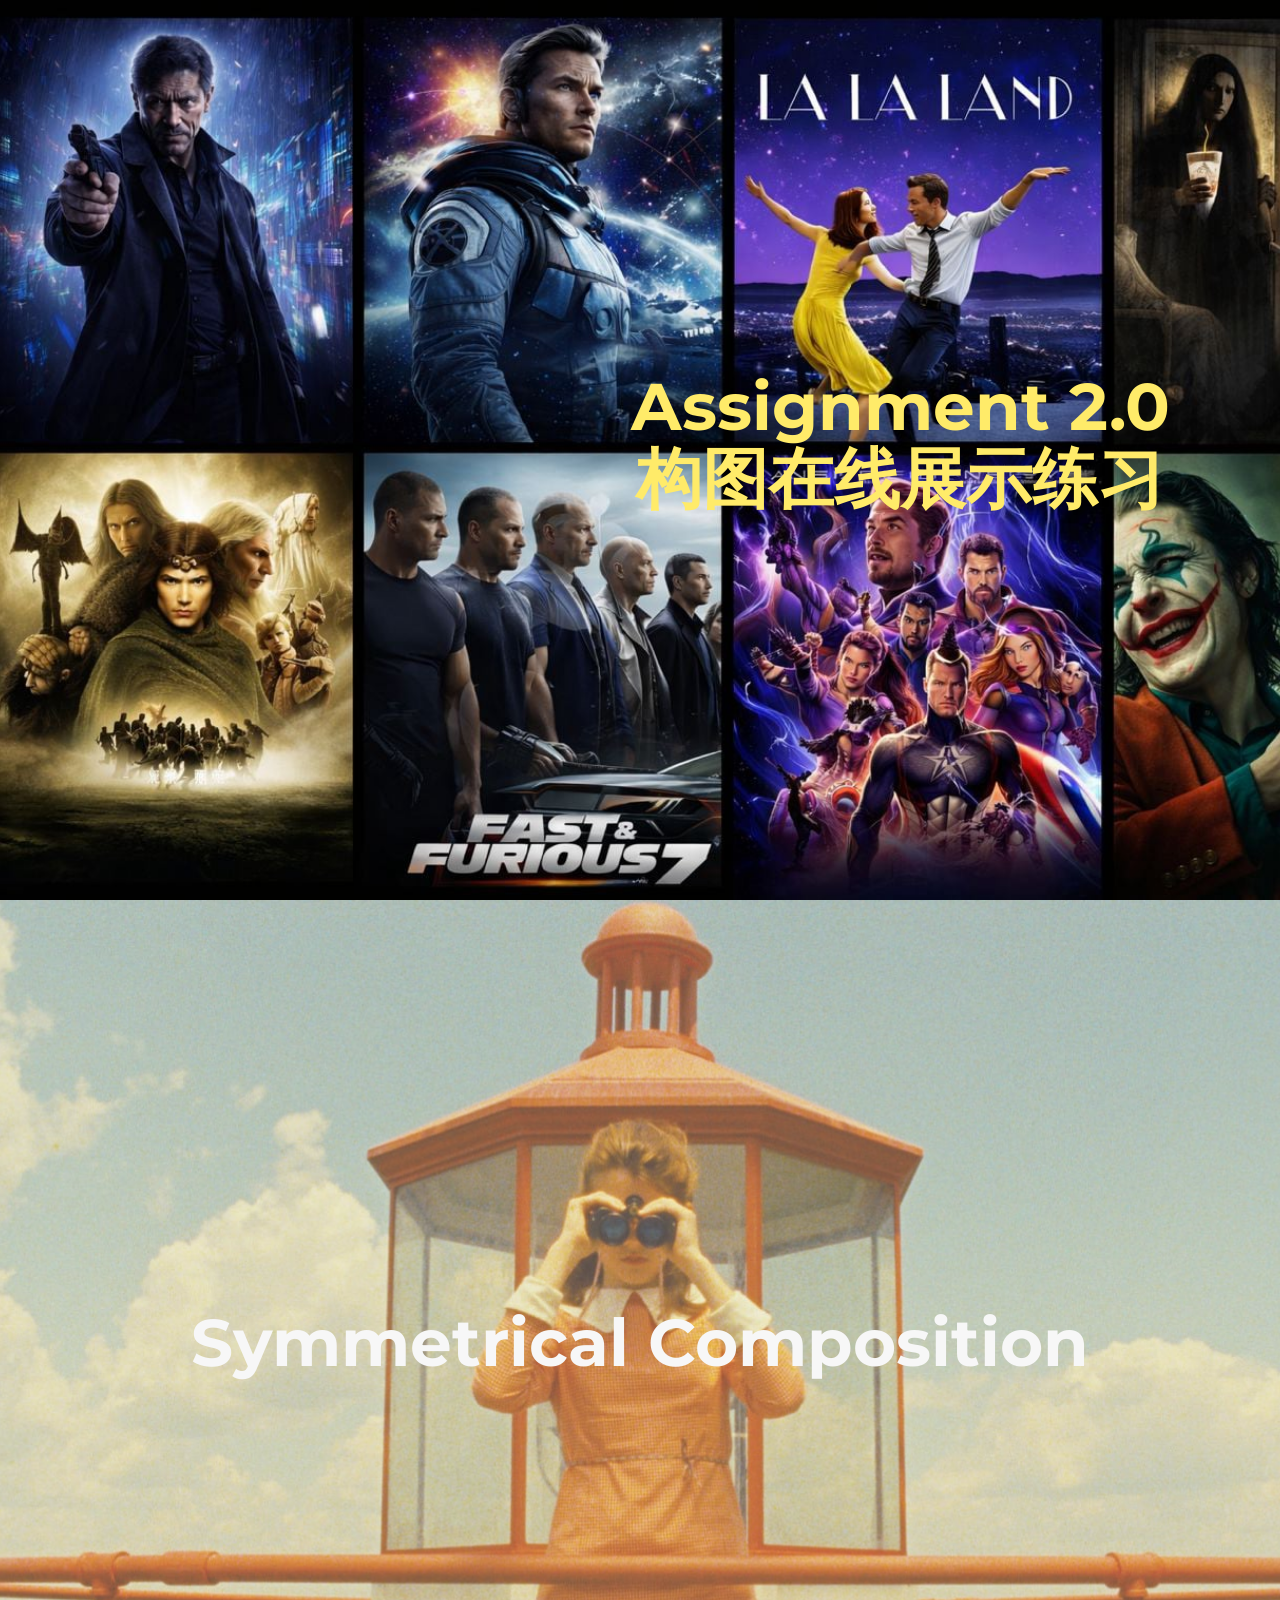
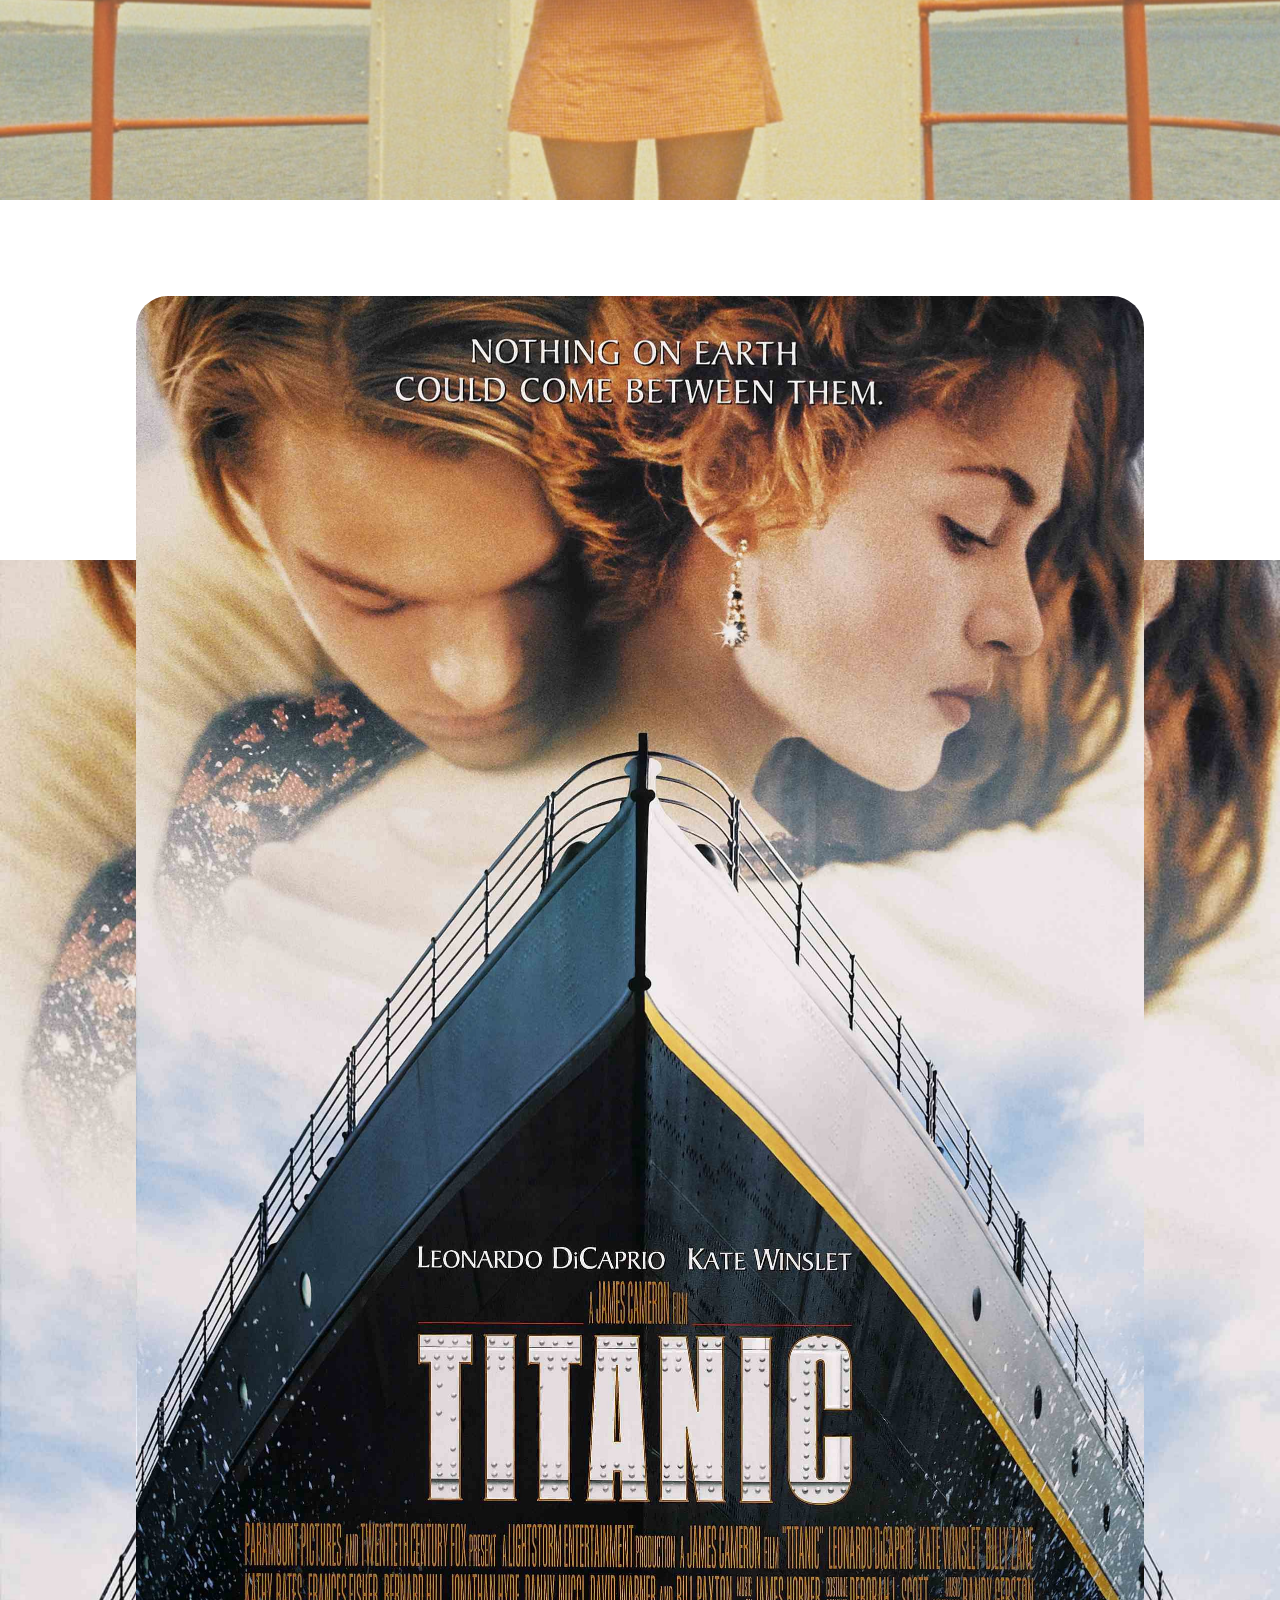
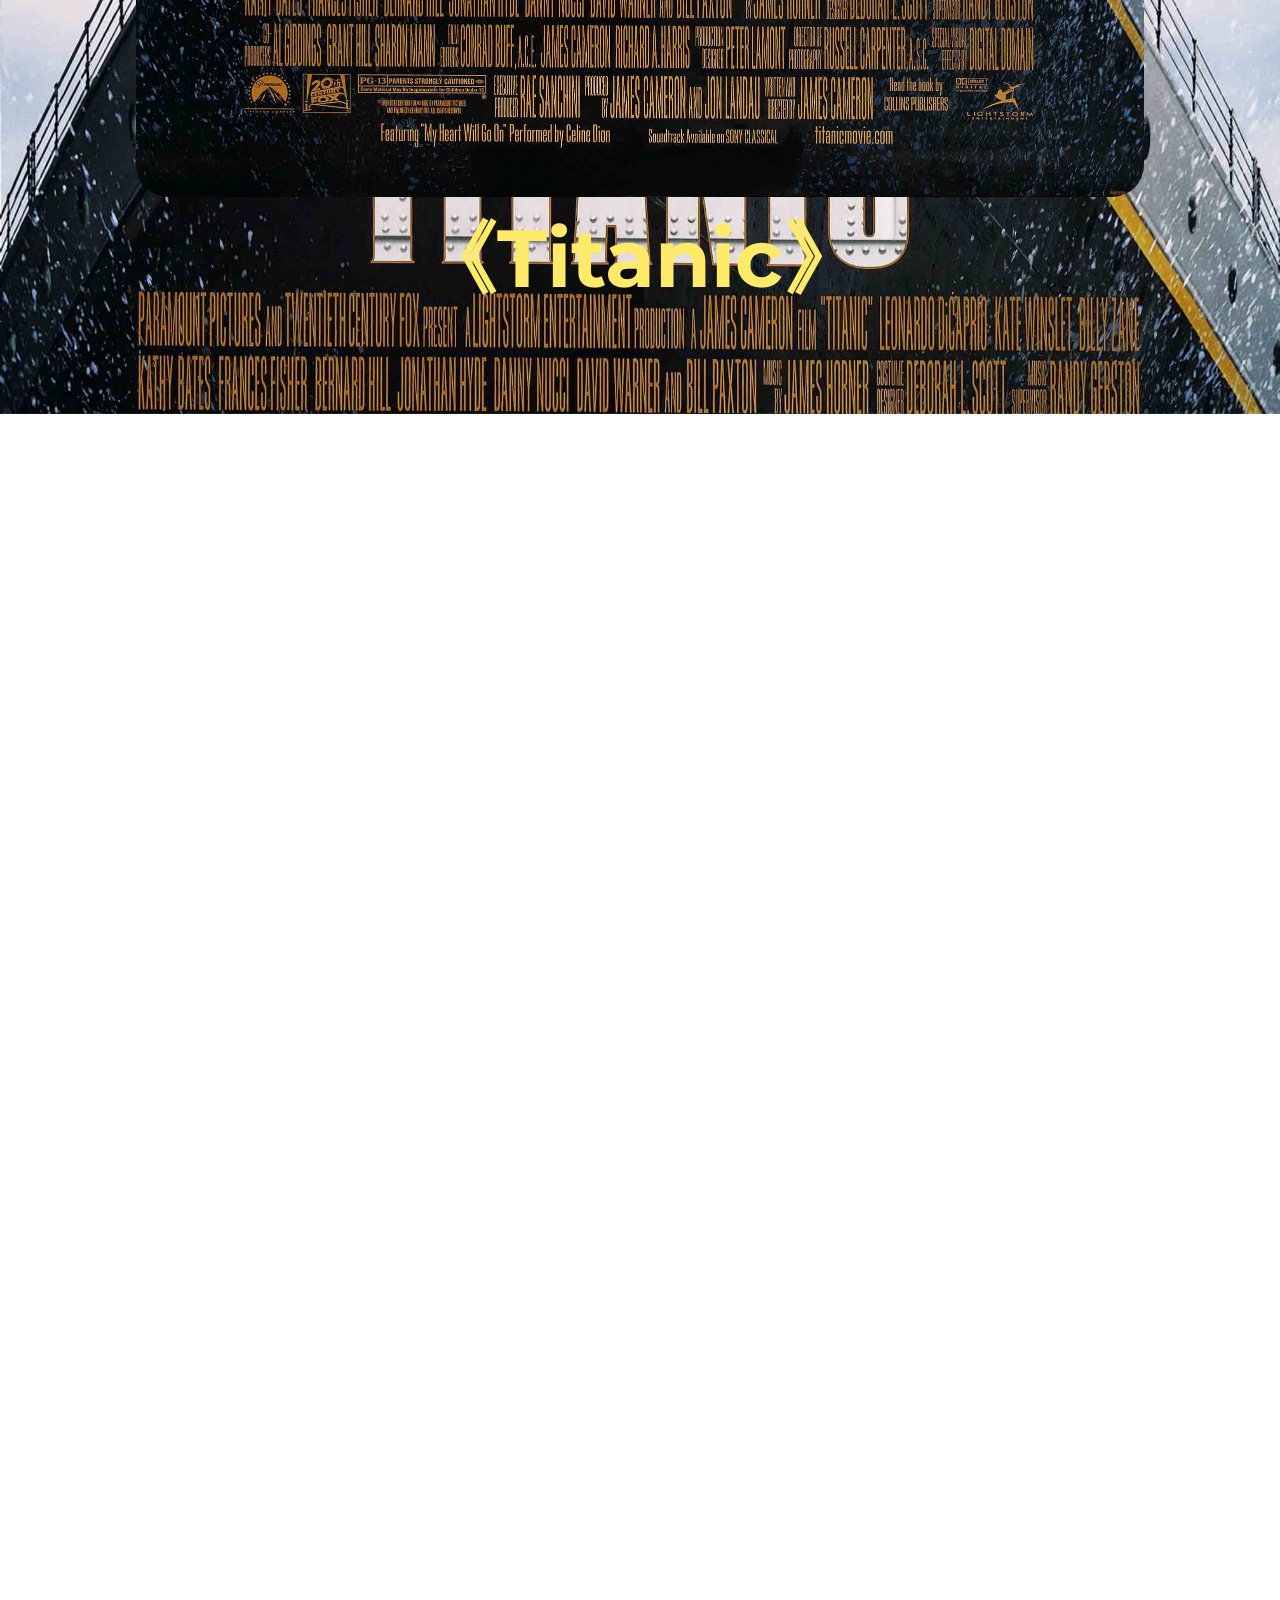
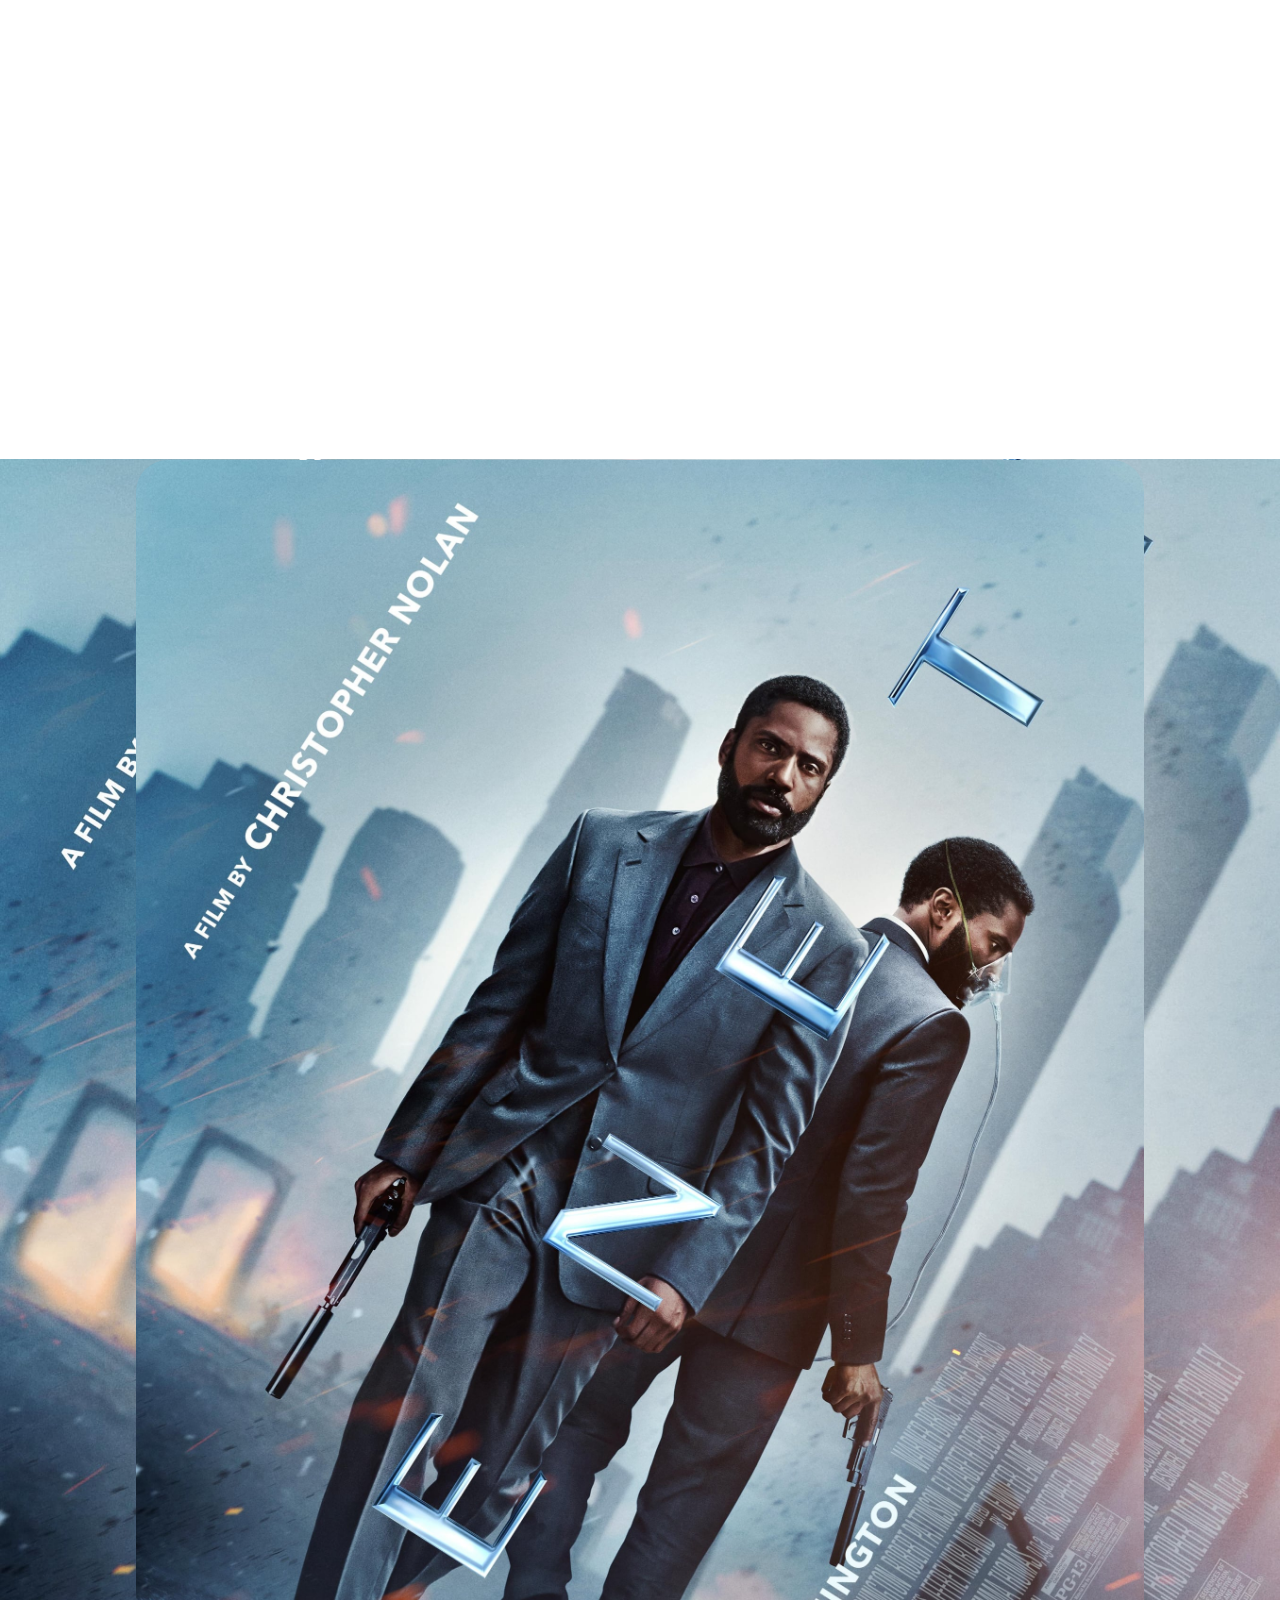
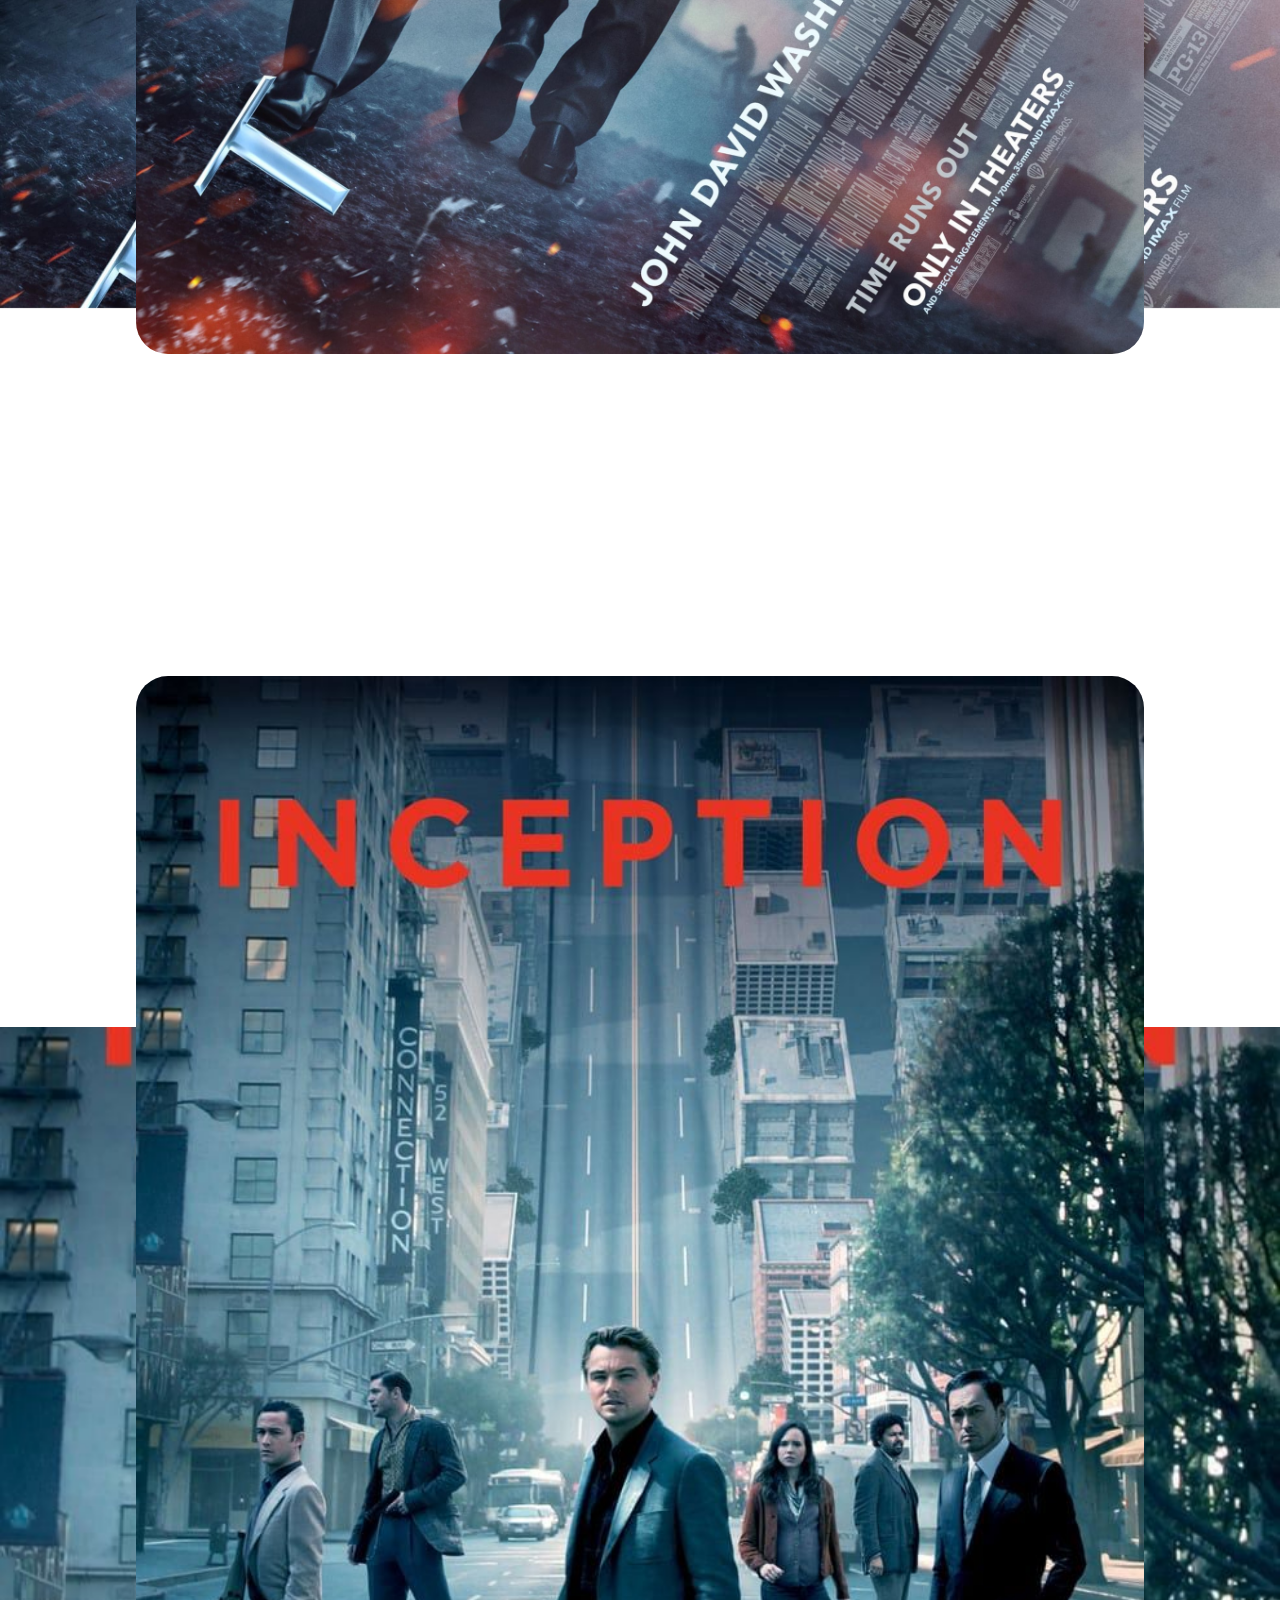
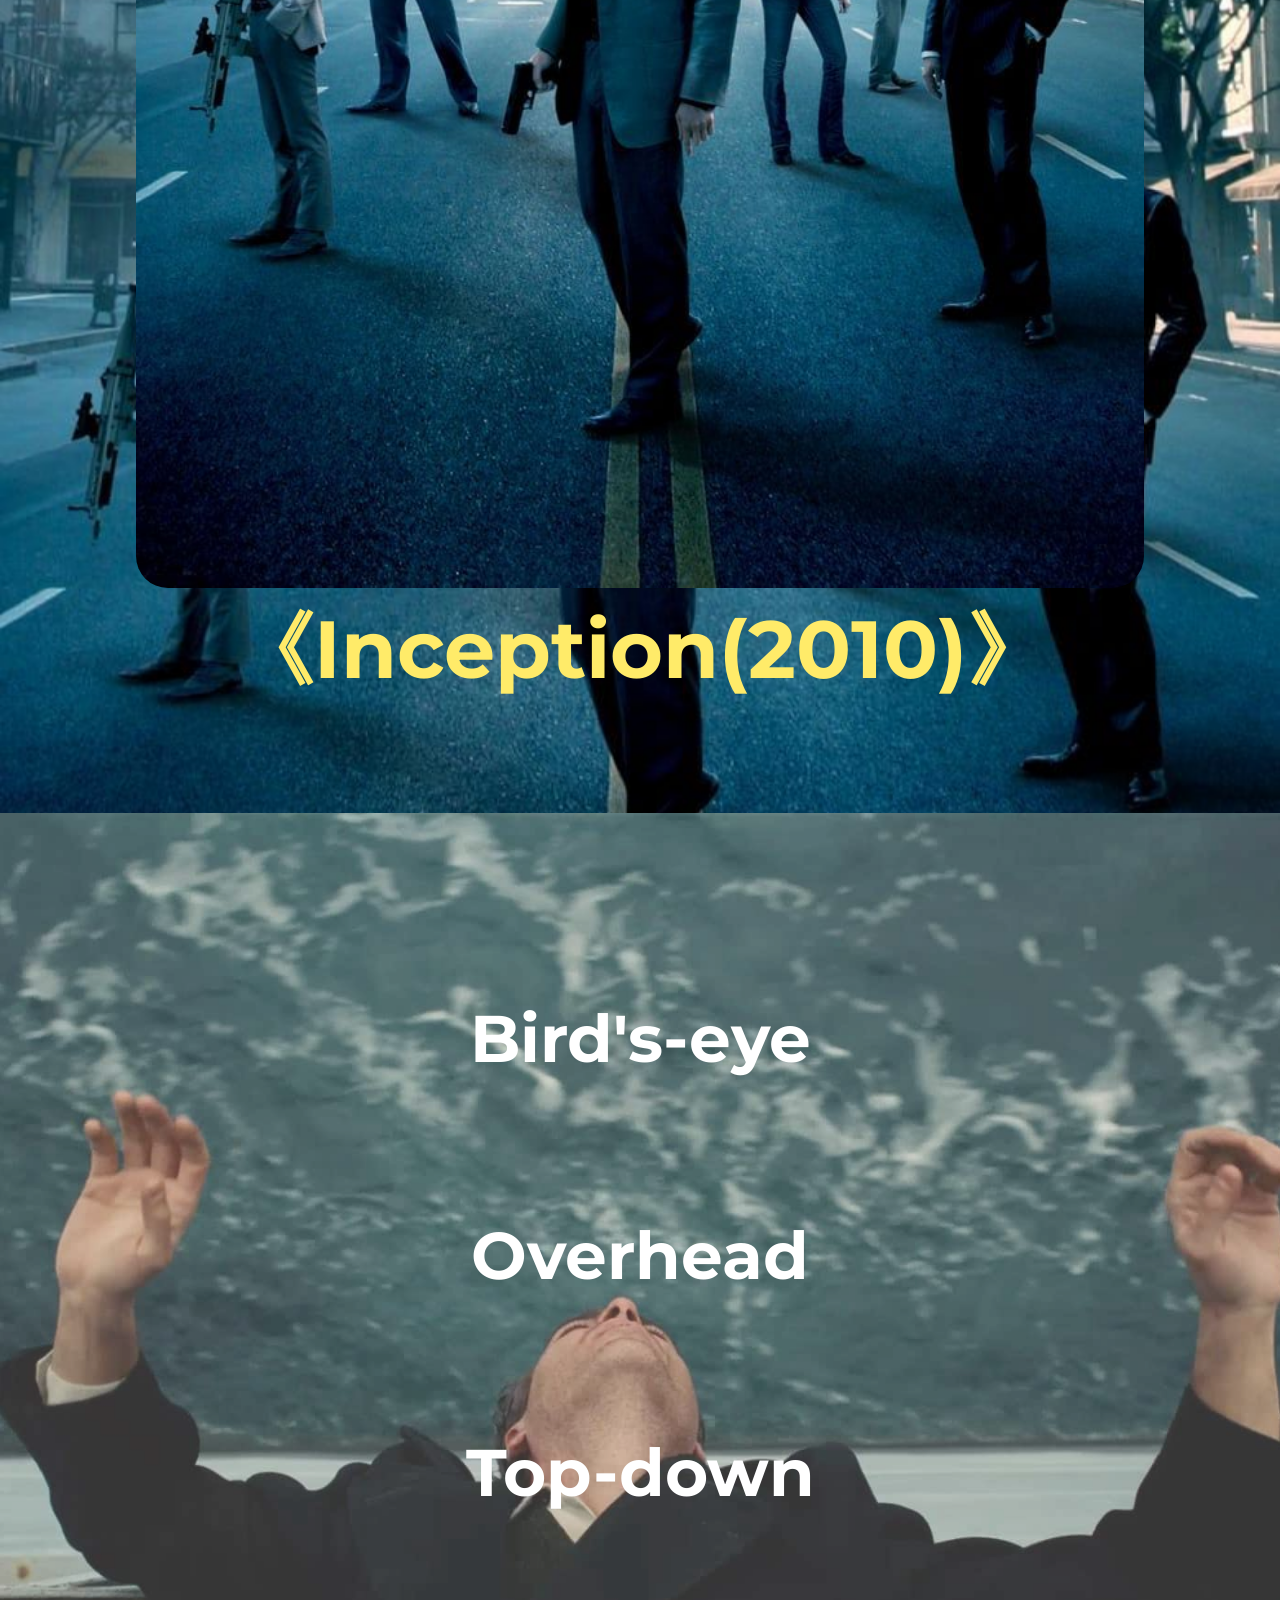
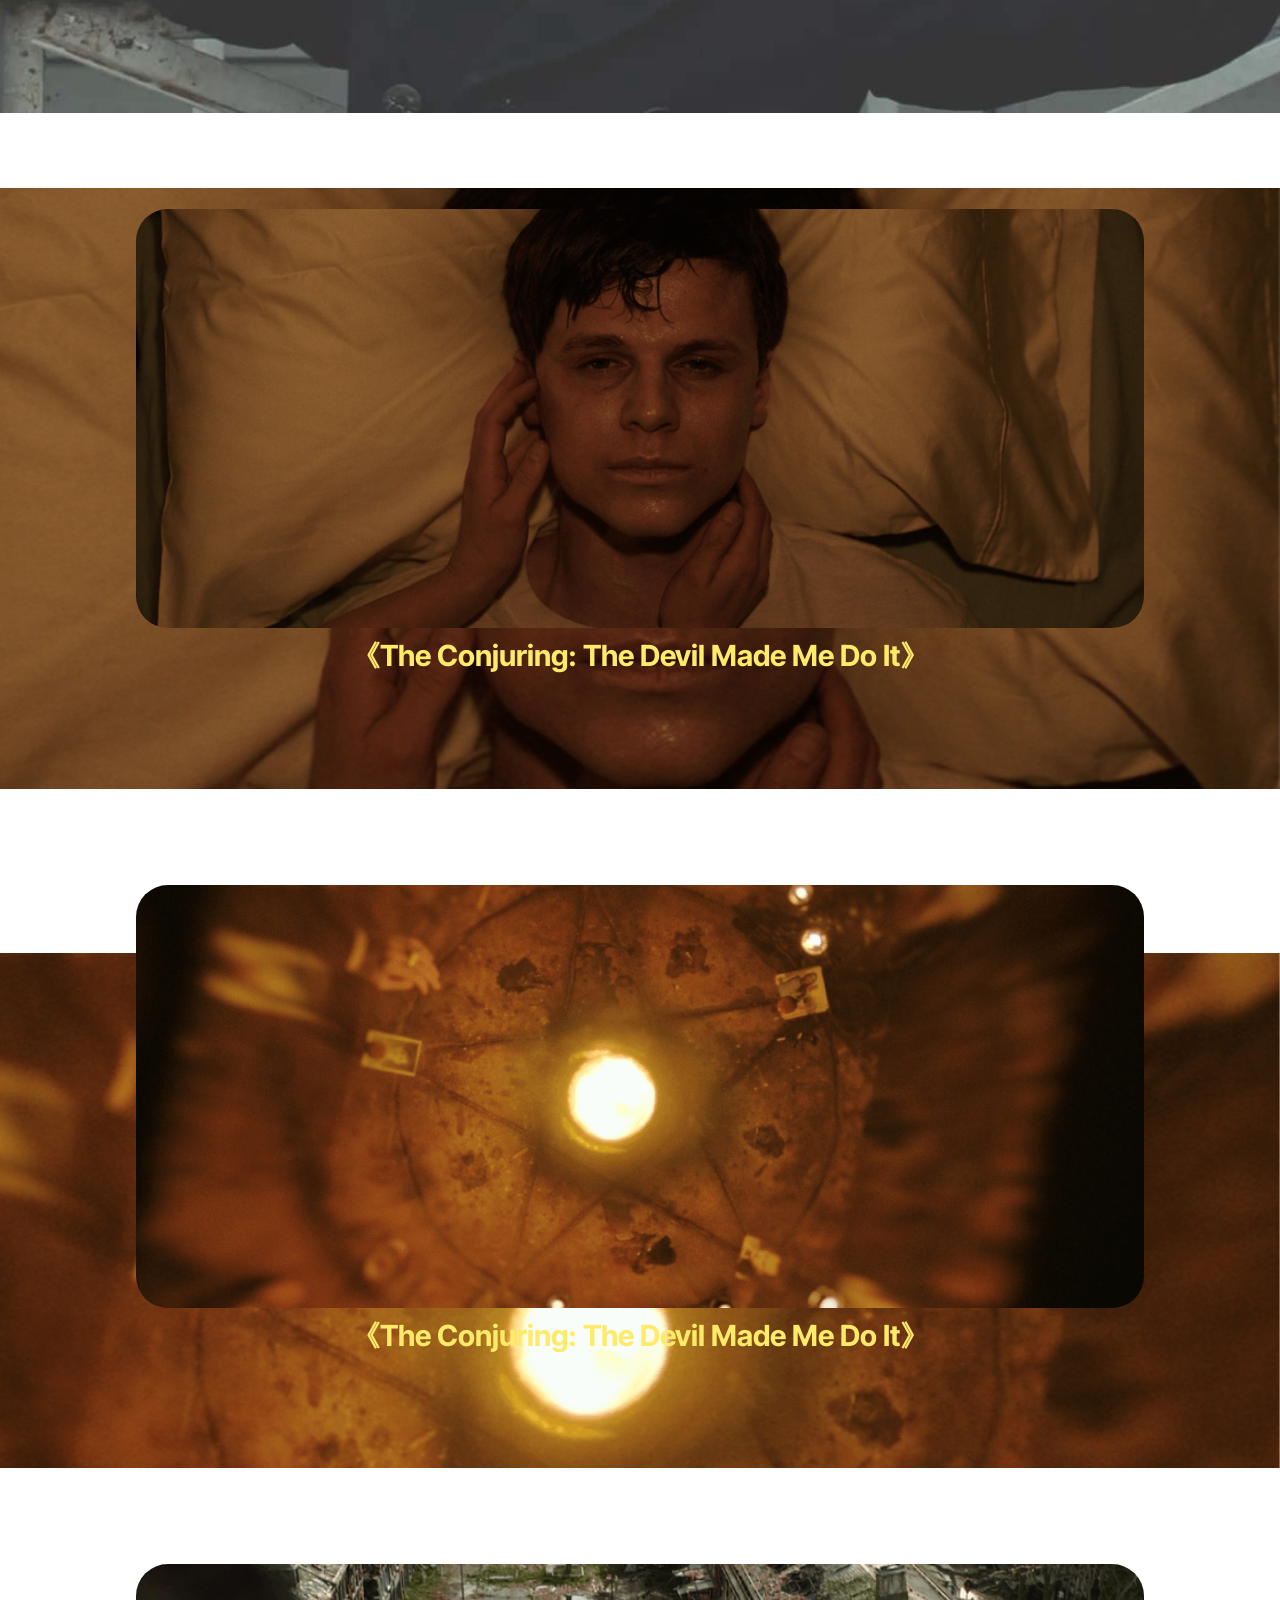
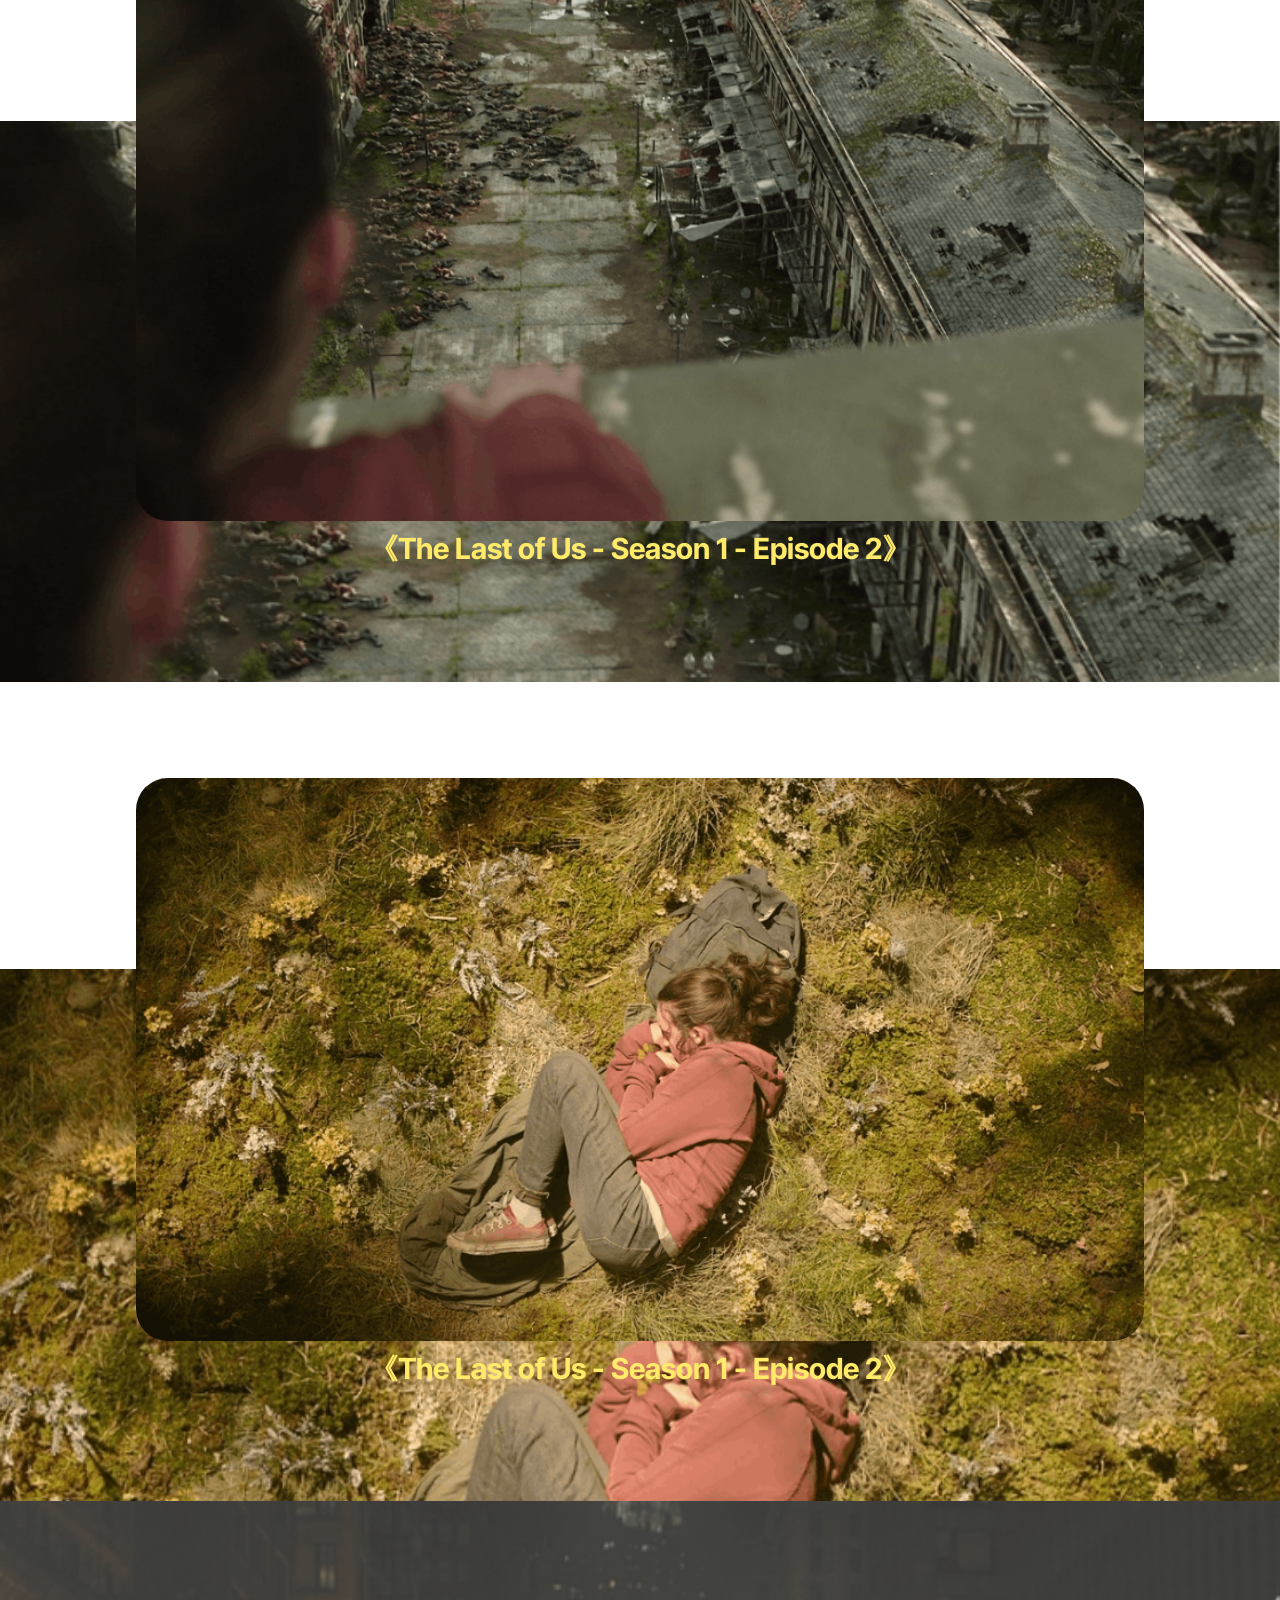
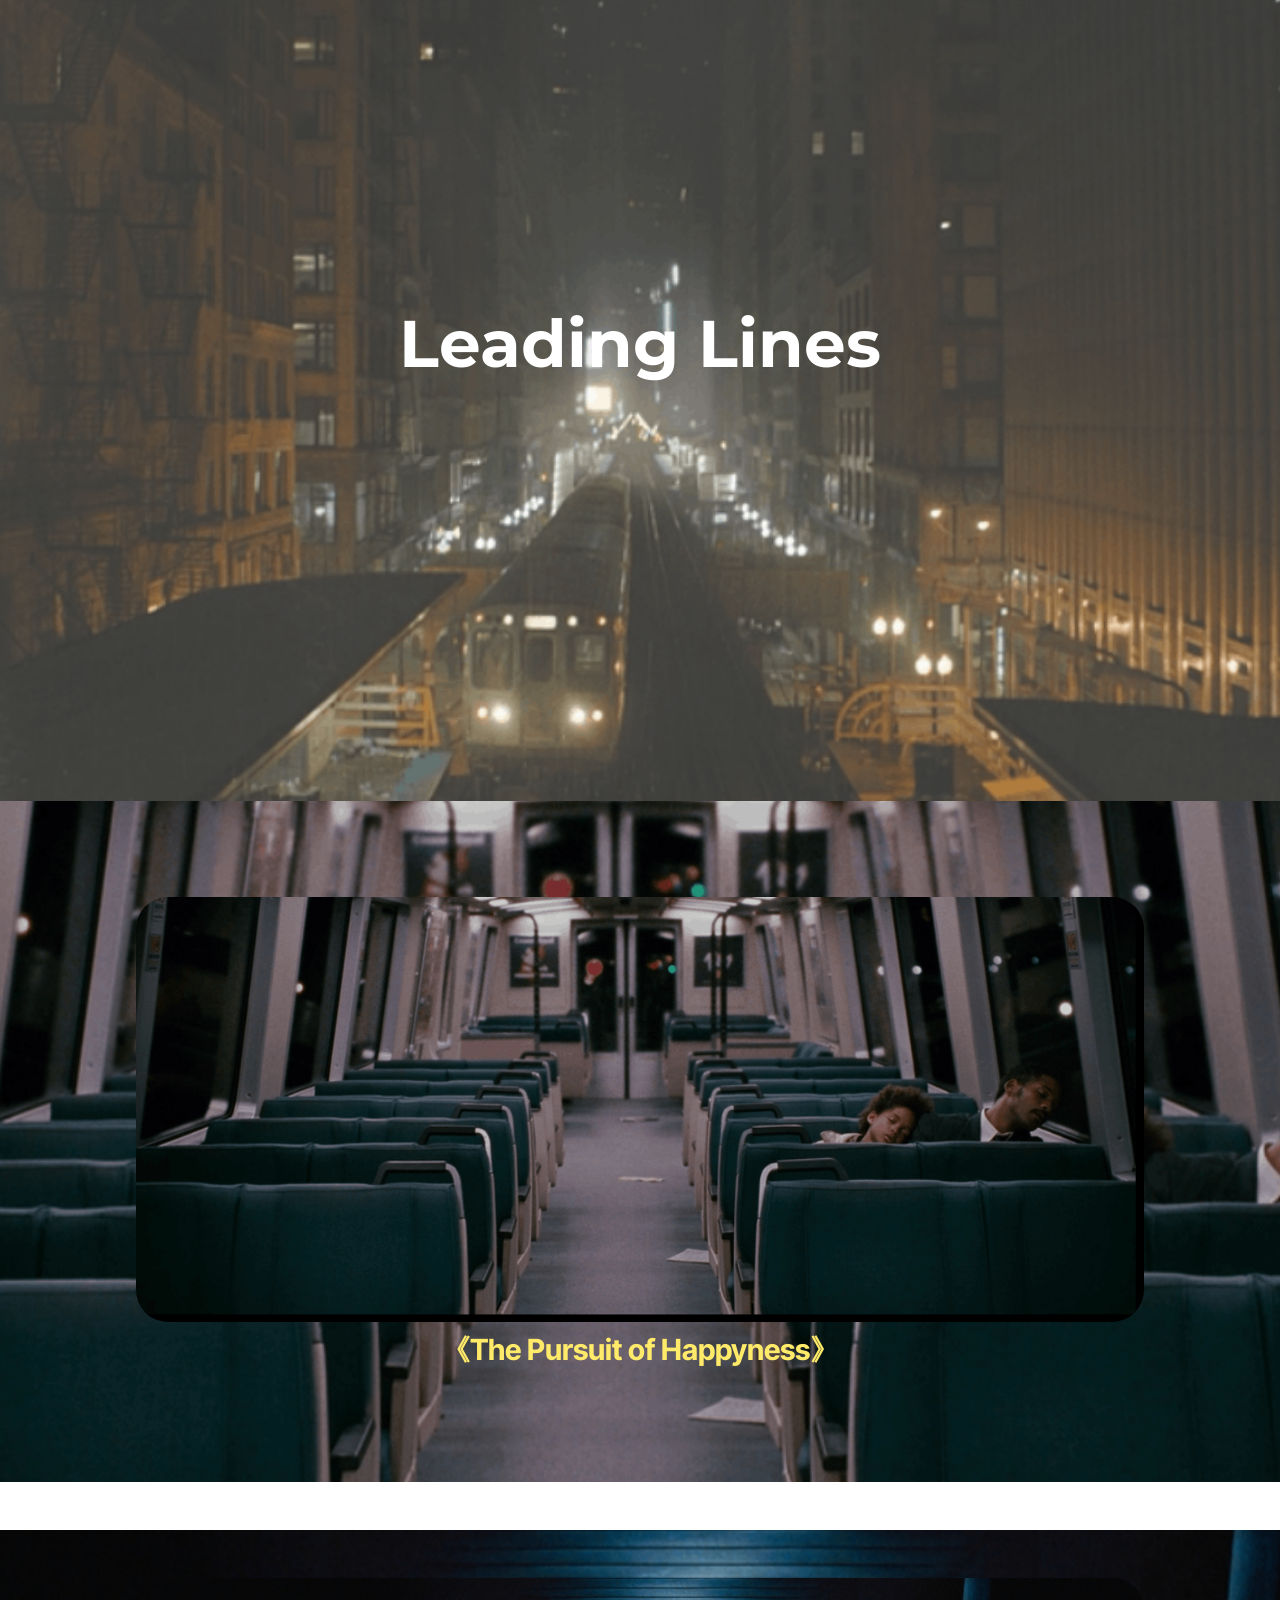
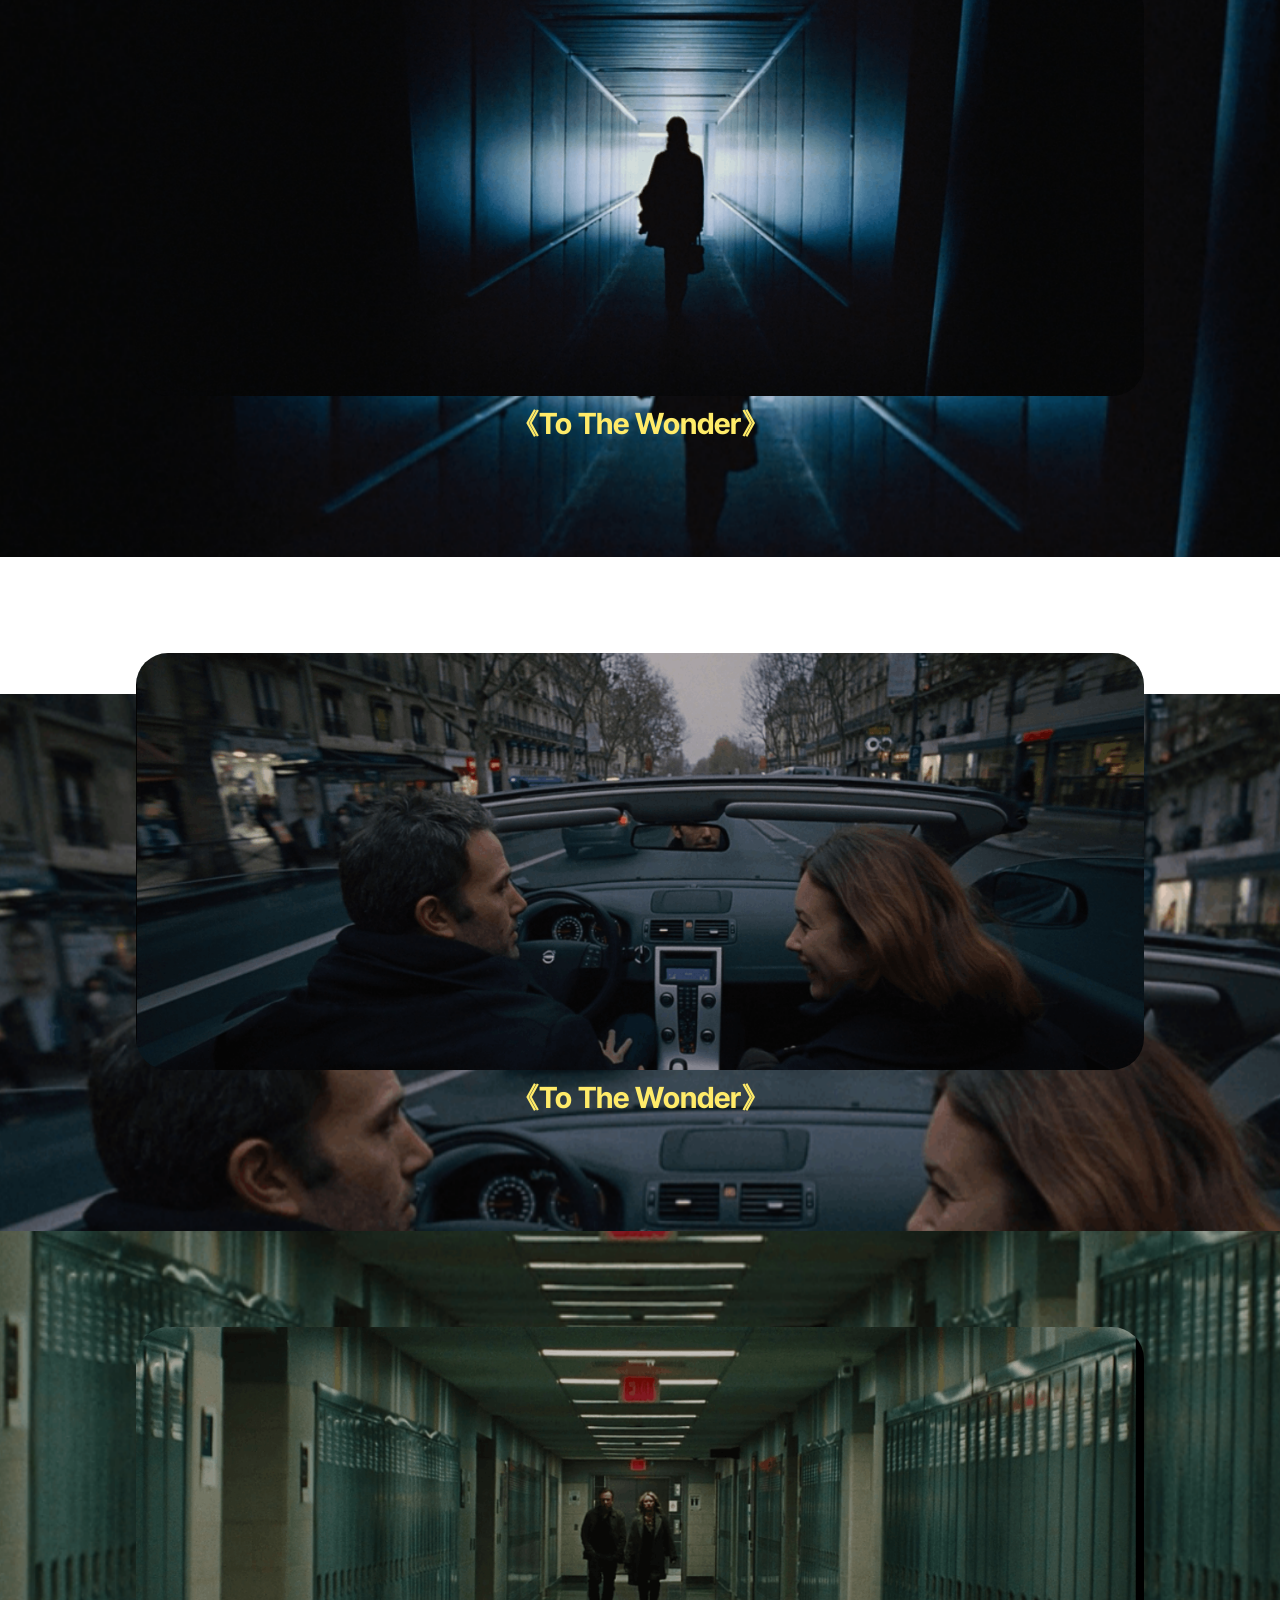
==== commit 80f7c8e6: "create github pages" ====
--- a/page1.html
+++ b/page1.html
@@ -20,7 +20,7 @@
   <noscript><link rel="stylesheet" href="https://fonts.googleapis.com/css?family=Montserrat:100,200,300,400,500,600,700,800,900,100i,200i,300i,400i,500i,600i,700i,800i,900i&display=swap"></noscript>
   <link rel="preload" href="https://fonts.googleapis.com/css?family=Inter+Tight:100,200,300,400,500,600,700,800,900,100i,200i,300i,400i,500i,600i,700i,800i,900i&display=swap" as="style" onload="this.onload=null;this.rel='stylesheet'">
   <noscript><link rel="stylesheet" href="https://fonts.googleapis.com/css?family=Inter+Tight:100,200,300,400,500,600,700,800,900,100i,200i,300i,400i,500i,600i,700i,800i,900i&display=swap"></noscript>
-  <link rel="preload" as="style" href="assets/mobirise/css/mbr-additional.css?v=M1zuA4"><link rel="stylesheet" href="assets/mobirise/css/mbr-additional.css?v=M1zuA4" type="text/css">
+  <link rel="preload" as="style" href="assets/mobirise/css/mbr-additional.css?v=80J4Me"><link rel="stylesheet" href="assets/mobirise/css/mbr-additional.css?v=80J4Me" type="text/css">
 
   
   
@@ -429,7 +429,7 @@
             </div>
         </div>
     </div>
-</section><section class="display-7" style="padding: 0;align-items: center;justify-content: center;flex-wrap: wrap;    align-content: center;display: flex;position: relative;height: 4rem;"><a href="https://mobiri.se/4654924" style="flex: 1 1;height: 4rem;position: absolute;width: 100%;z-index: 1;"><img alt="" style="height: 4rem;" src="[data-uri]"></a><p style="margin: 0;text-align: center;" class="display-7">&#8204;</p><a style="z-index:1" href="https://mobirise.com/builder/ai-website-generator.html">AI Website Generator</a></section><script src="assets/bootstrap/js/bootstrap.bundle.min.js"></script>  <script src="assets/parallax/jarallax.js"></script>  <script src="assets/smoothscroll/smooth-scroll.js"></script>  <script src="assets/ytplayer/index.js"></script>  <script src="assets/theme/js/script.js"></script>  
+</section><section class="display-7" style="padding: 0;align-items: center;justify-content: center;flex-wrap: wrap;    align-content: center;display: flex;position: relative;height: 4rem;"><a href="https://mobiri.se/4654924" style="flex: 1 1;height: 4rem;position: absolute;width: 100%;z-index: 1;"><img alt="" style="height: 4rem;" src="[data-uri]"></a><p style="margin: 0;text-align: center;" class="display-7">&#8204;</p><a style="z-index:1" href="https://mobirise.com">Mobirise.com </a></section><script src="assets/bootstrap/js/bootstrap.bundle.min.js"></script>  <script src="assets/parallax/jarallax.js"></script>  <script src="assets/smoothscroll/smooth-scroll.js"></script>  <script src="assets/ytplayer/index.js"></script>  <script src="assets/theme/js/script.js"></script>  
   
   
   <input name="animation" type="hidden">
